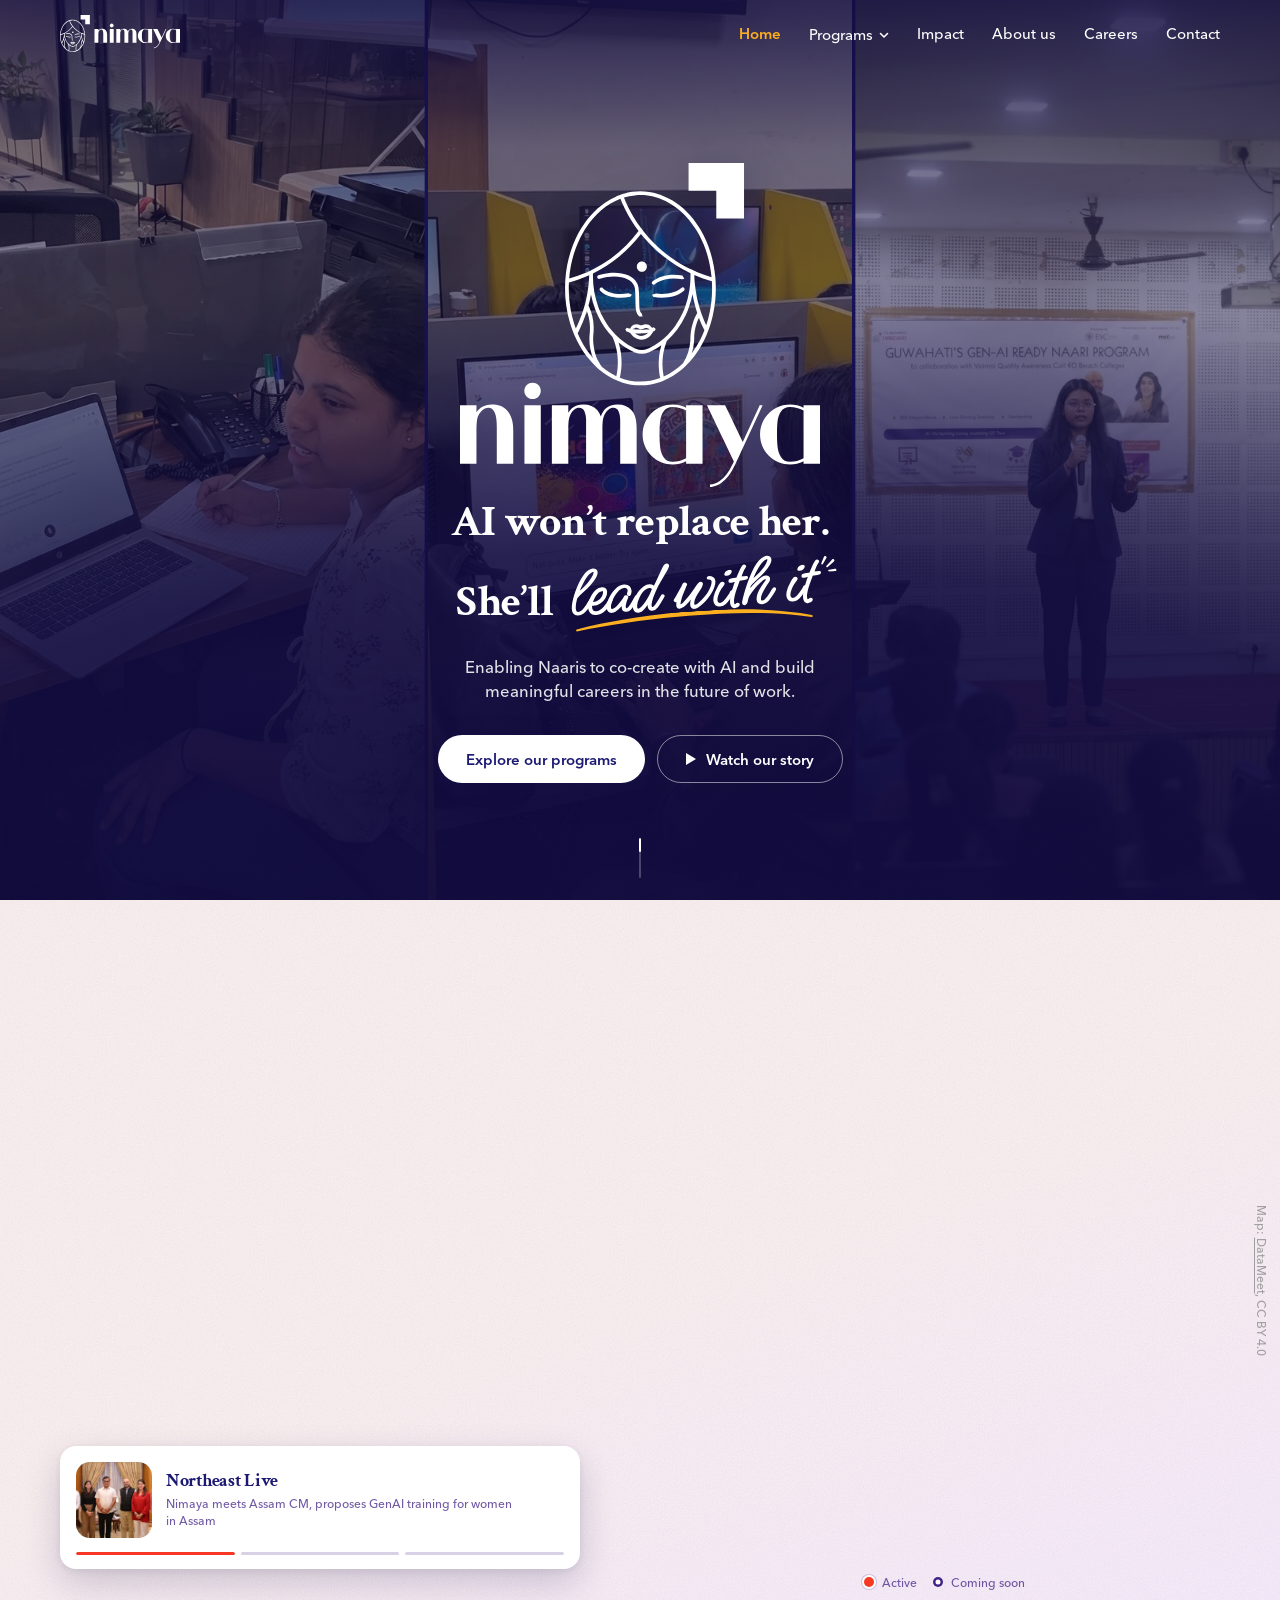
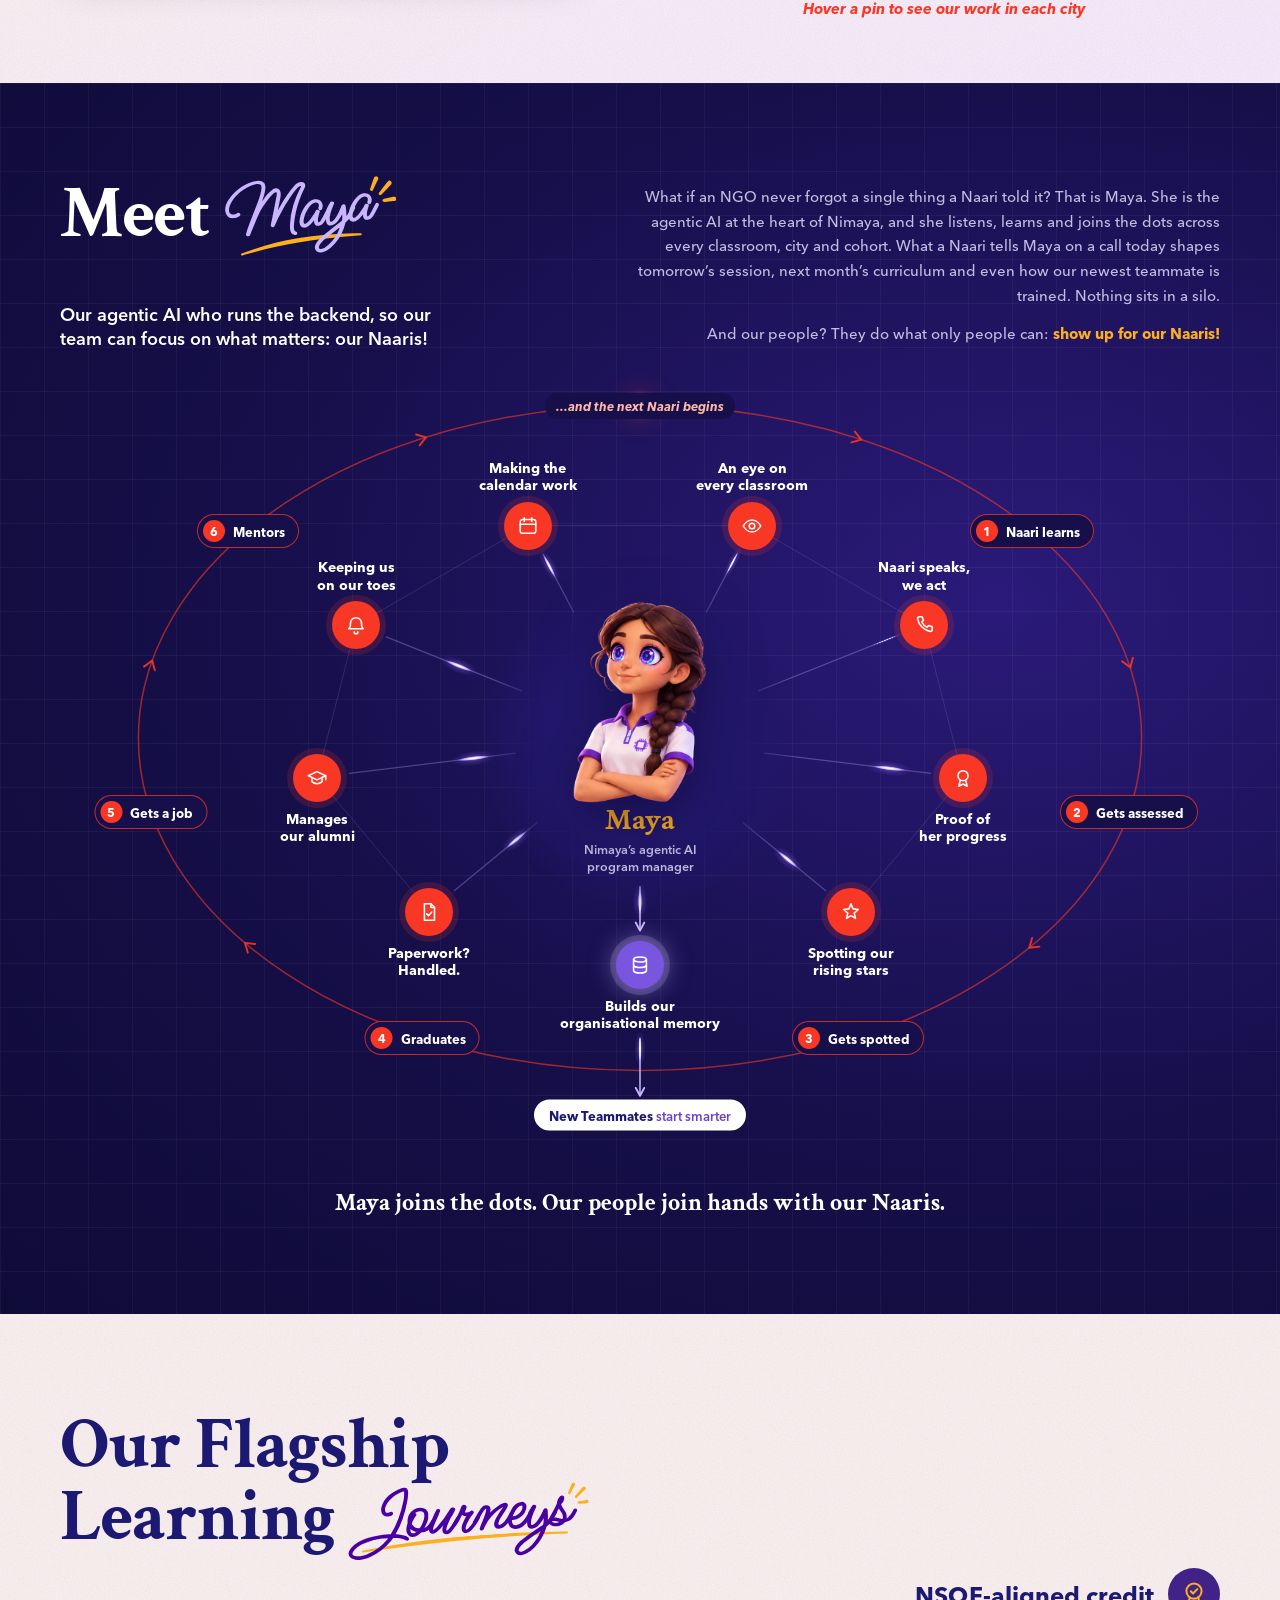
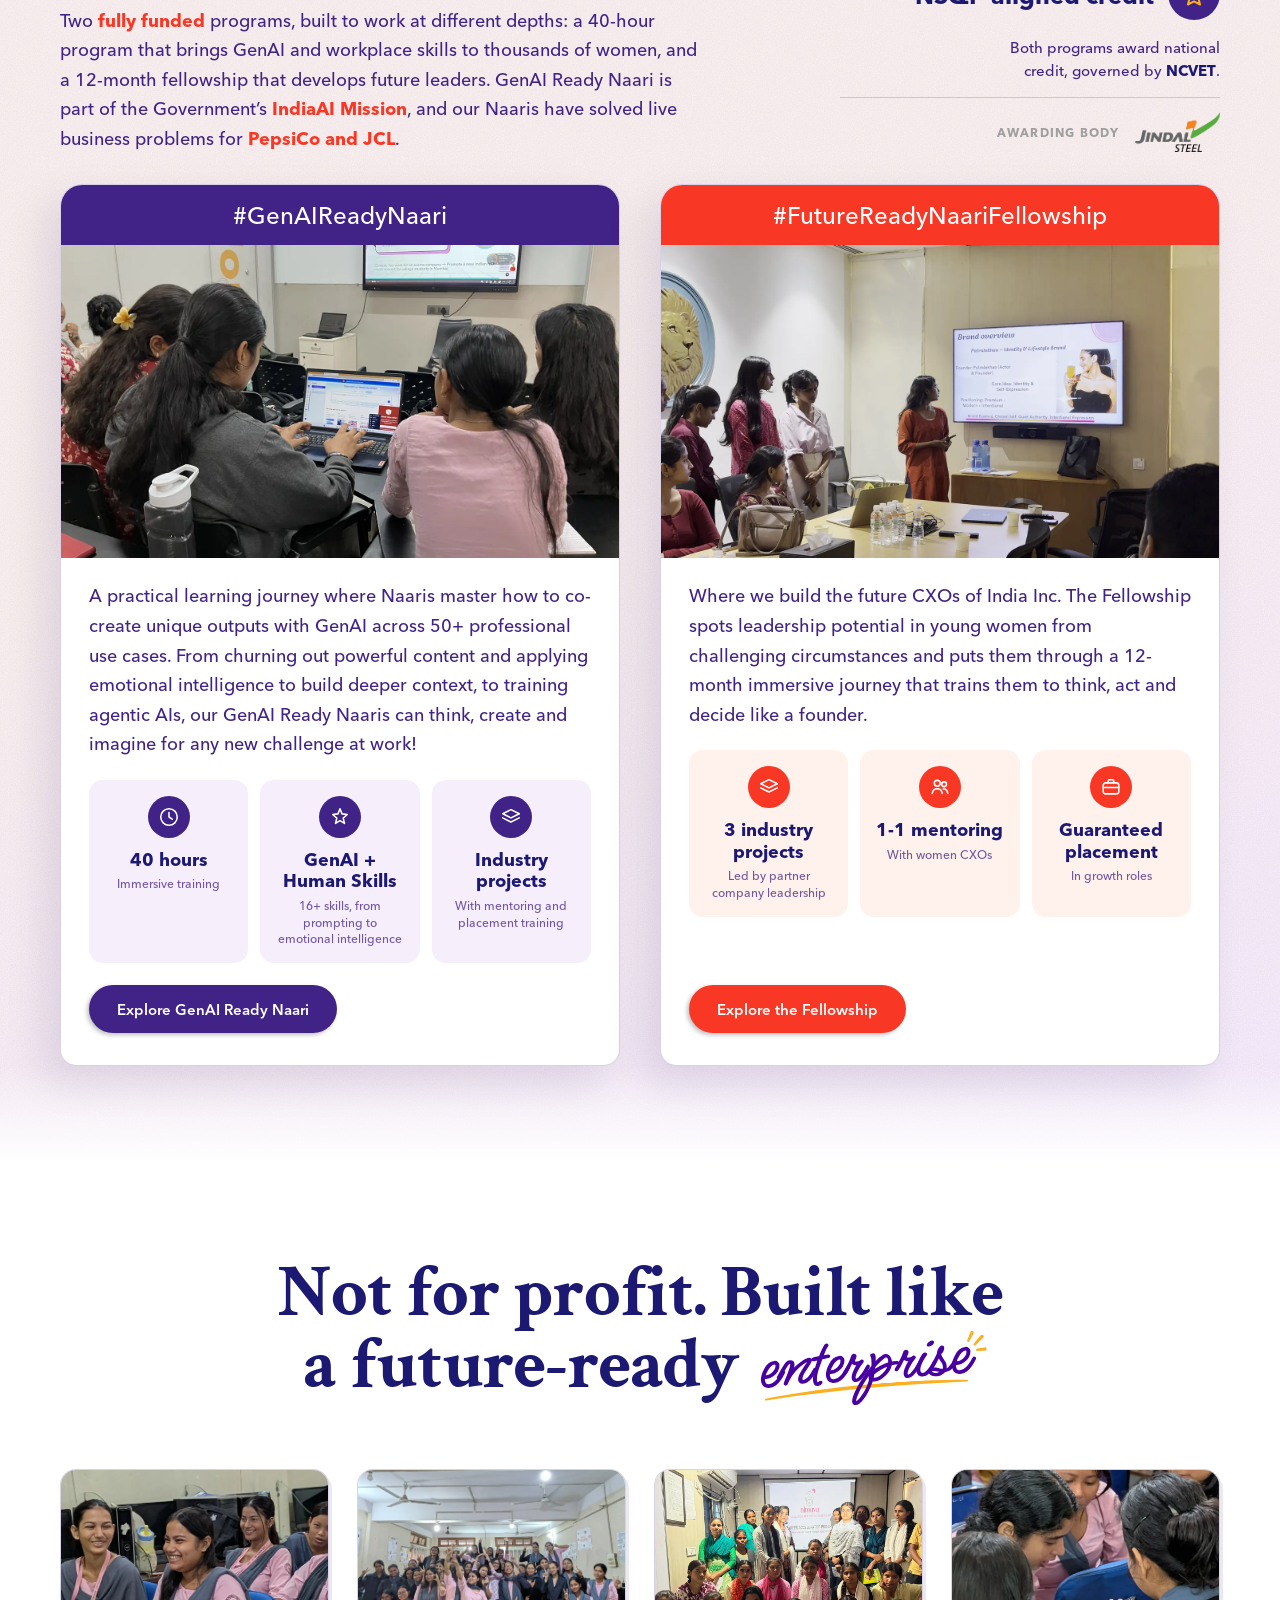
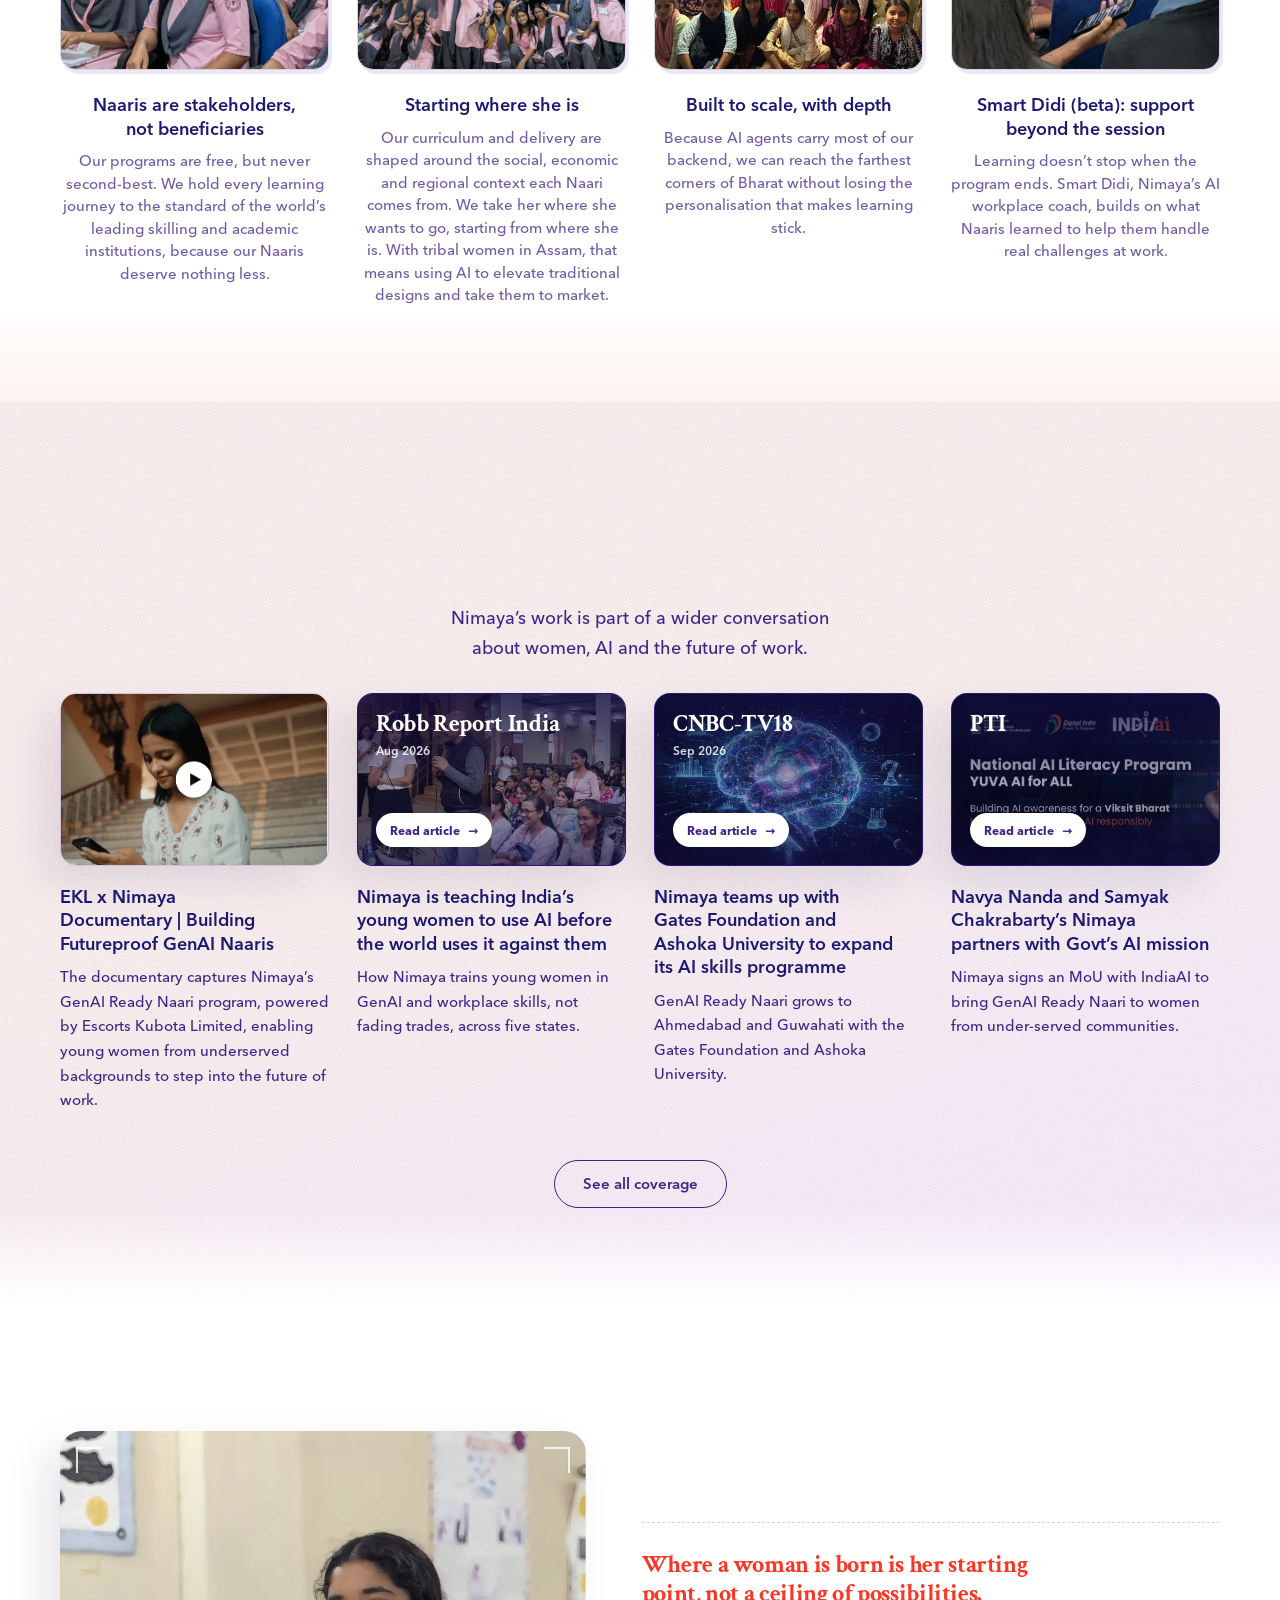
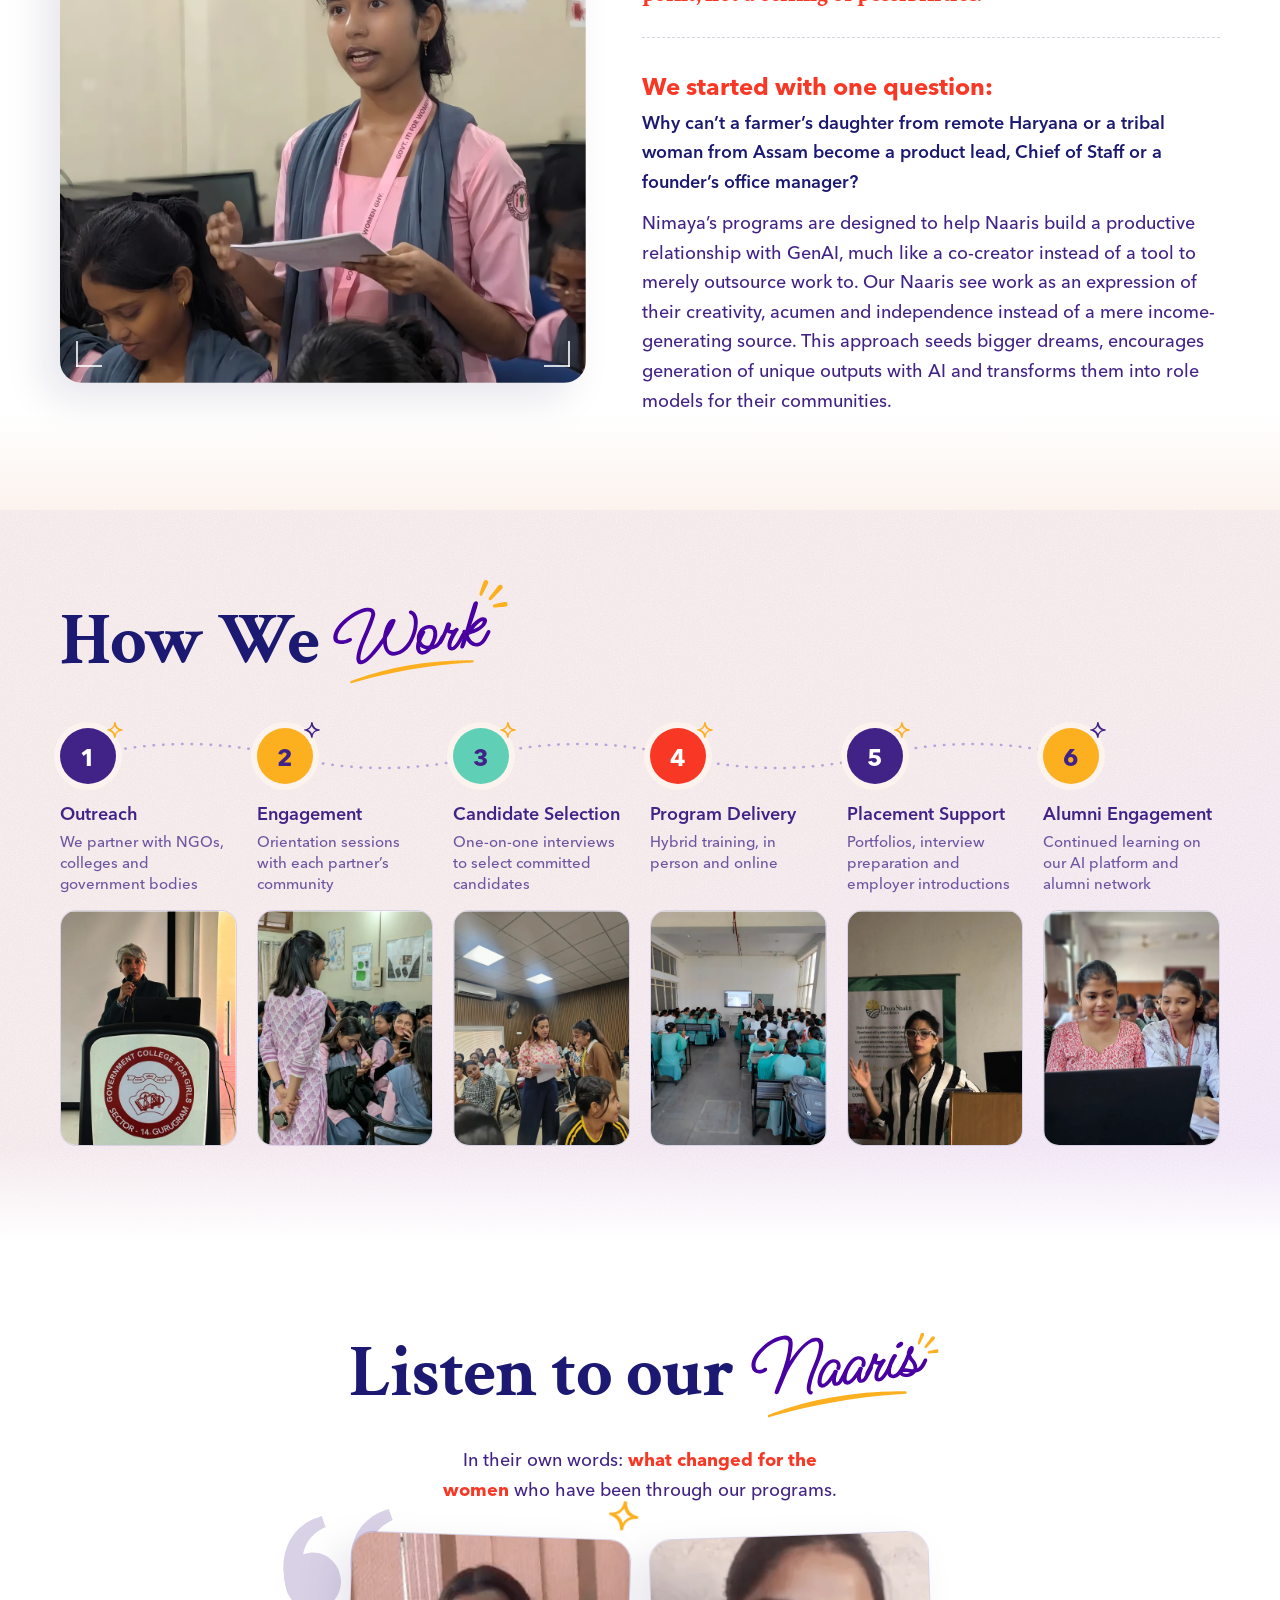
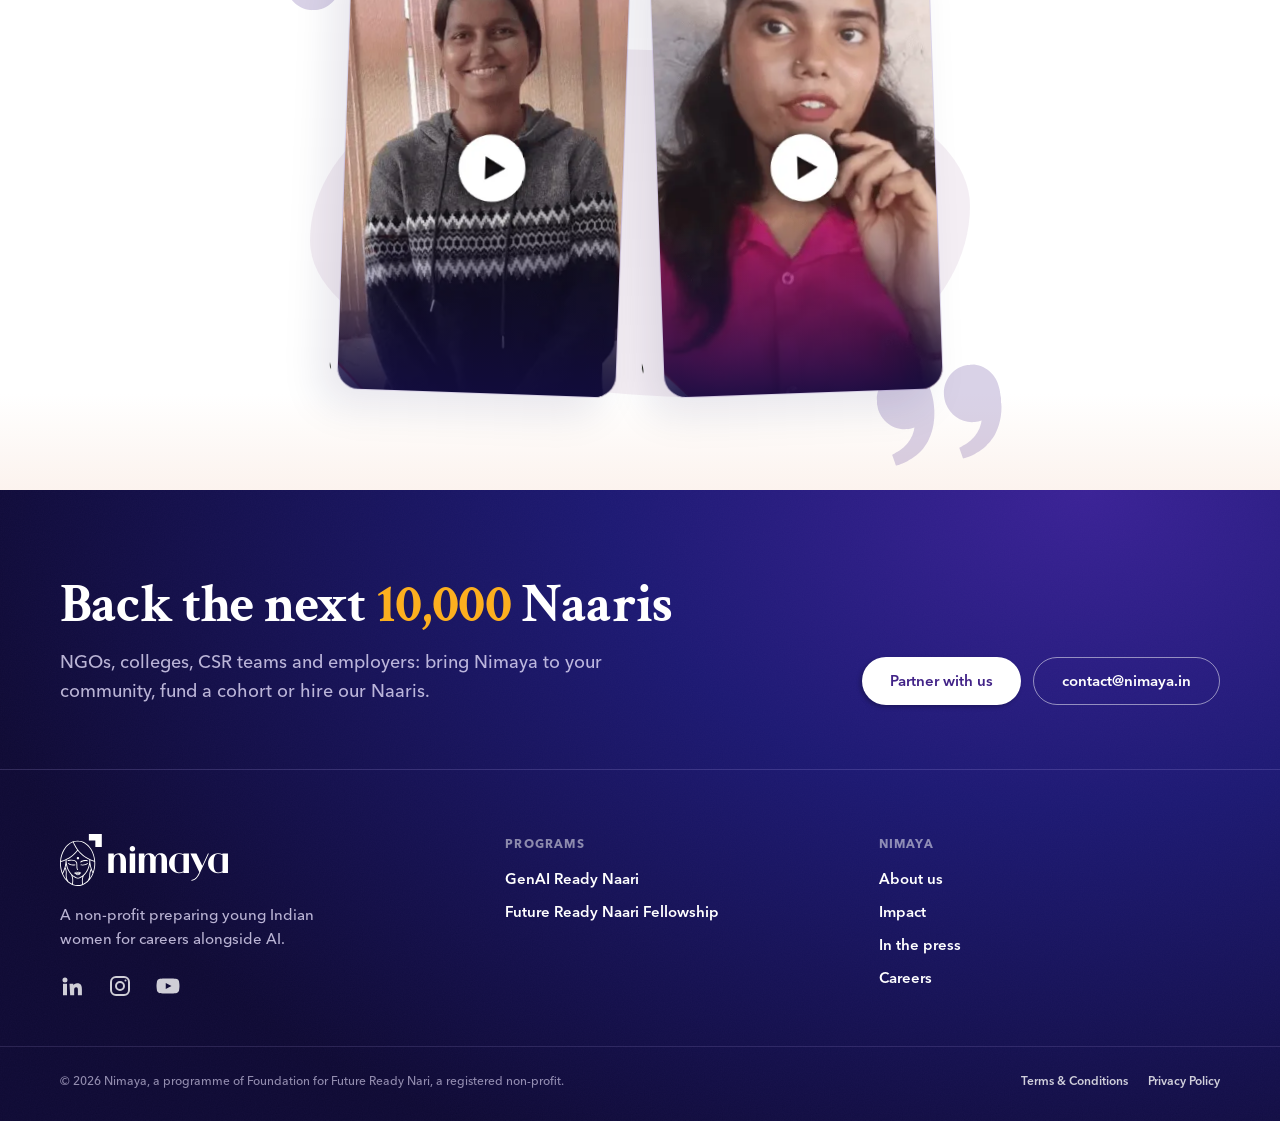
==== index.html @ 85b07977 "New images for landing page" ====
<!doctype html>
<html lang="en">
<head>
  <meta charset="utf-8">
  <meta name="viewport" content="width=device-width, initial-scale=1">
  <title>Nimaya | Preparing young Indian women for careers alongside AI</title>
  <meta name="description" content="Nimaya is a non-profit preparing young Indian women from low-income backgrounds for careers alongside AI, with GenAI and workplace skills, industry exposure and placement support.">
  <meta property="og:url" content="https://www.nimaya.in/">
  <meta property="og:type" content="website">
  <meta property="og:title" content="Nimaya">
  <meta property="og:description" content="Nimaya is a non-profit preparing young Indian women from low-income backgrounds for careers alongside AI, with GenAI and workplace skills, industry exposure and placement support.">
  <meta name="twitter:card" content="summary_large_image">
  <meta name="twitter:title" content="Nimaya">
  <meta name="twitter:description" content="Nimaya is a non-profit preparing young Indian women from low-income backgrounds for careers alongside AI, with GenAI and workplace skills, industry exposure and placement support.">
  <link rel="icon" href="assets/img/favicon-light.png" media="(prefers-color-scheme: light)">
  <link rel="icon" href="assets/img/favicon-dark.png" media="(prefers-color-scheme: dark)">
  <link rel="preload" href="assets/fonts/avenir-next-500.woff2" as="font" type="font/woff2" crossorigin>
  <link rel="preload" href="assets/fonts/crimson-text-700.woff2" as="font" type="font/woff2" crossorigin>
  <link rel="preload" href="assets/fonts/ms-madi.woff2" as="font" type="font/woff2" crossorigin>
  <script>document.documentElement.classList.add("js")</script>
  <link rel="stylesheet" href="css/style.css">
</head>
<body class="has-dark-landing">
  <!-- Splash: animated logo on white, fades out once it has drawn -->
  <div class="splash" aria-hidden="true"><div class="splash__logo"></div></div>
  <script src="js/vendor/lottie_svg.min.js"></script>
  <script src="js/splash-gate.js" data-base=""></script>

  <!-- Navigation -->
  <header class="nav">
    <div class="nav__inner">
      <a class="nav__logo" href="./"><img src="assets/img/logo.svg" alt="Nimaya" width="120" height="37"></a>
      <nav class="nav__links" id="nav-links" aria-label="Main">
        <a class="is-active" href="./" aria-current="page">Home</a>
        <div class="nav__drop">
          <button class="nav__drop-btn" type="button" aria-expanded="false">Programs <svg viewBox="0 0 10 10" aria-hidden="true"><path d="M1.5 3.5L5 7l3.5-3.5" fill="none" stroke="currentColor" stroke-width="1.6" stroke-linecap="round" stroke-linejoin="round"/></svg></button>
          <div class="nav__menu">
            <a href="programs/genai-ready-naari/"><b>#GenAIReadyNaari</b><span>40-hour GenAI &amp; workplace skills program</span><i class="nav__short">GenAI Naari</i></a>
            <a href="programs/future-naari-fellowship/"><b>#FutureReadyNaariFellowship</b><span>12-month, placement-linked fellowship</span><i class="nav__short">Fellowship</i></a>
          </div>
        </div>
        <a href="impact/">Impact</a>
        <a href="about-us/">About us</a>
        <a href="careers/">Careers</a>
        <a href="contact-us/">Contact</a>
      </nav>
      <button class="nav__toggle" type="button" aria-expanded="false" aria-controls="nav-links" aria-label="Open menu"><span></span><span></span></button>
    </div>
  </header>

  <main>

    <!-- Landing: the name, one line, and our Naaris. A div rather than a section so the
         alternating section backgrounds below keep their order.
         Three panels, she leads AI: she dictates, she judges the output, she takes the stage. -->
    <div class="hero landing" data-landing>
      <div class="landing__panels">
        <figure class="landing__panel" style="--i: 0"><img src="assets/img/photos/hero-ai-dictation.webp" alt="A Naari at her office desk dictating notes while an AI app on her laptop writes them down" width="725" height="1160"></figure>
        <figure class="landing__panel" style="--i: 1"><img src="assets/img/photos/hero-ai-try-again.webp" alt="A Naari at a lab computer rejecting one of two AI-generated posters and asking it to try again" width="725" height="1160"></figure>
        <figure class="landing__panel" style="--i: 2"><img src="assets/img/photos/hero-ai-stage.webp" alt="A Naari in a suit speaking on stage to a seated hall in Guwahati" width="725" height="1160"></figure>
      </div>
      <div class="landing__shade" aria-hidden="true"></div>
      <div class="wrap landing__content">
        <h1 class="hero__title landing__title">
          <span class="line landing__brand">
            <img class="landing__logo landing__logo--white" src="assets/img/logo-vertical-white.svg" alt="Nimaya" width="2750" height="2471">
          </span>
          <span class="line landing__line">AI won’t replace her.</span>
          <span class="line landing__line">She’ll <span class="script script--long"><span class="script__swish" aria-hidden="true"></span>lead with i<span class="script__end script__end--tall" style="--em-x: 0.1em; --em-y: 0.3em">t<img class="script__earmarks" src="assets/Motifs/earmarks.svg" alt="" width="17" height="18"></span></span></span>
        </h1>
        <p class="landing__sub balance" data-reveal="up" data-delay="0.75">Enabling Naaris to co-create with AI and build meaningful careers in the future of work.</p>
        <div class="hero__cta landing__cta" data-reveal="up" data-delay="0.9">
          <a class="btn landing__btn" href="#programs">Explore our programs</a>
          <button class="btn landing__btn landing__btn--ghost hero__watch" type="button" data-youtube="D2q-qB-J1Dk" aria-label="Play: EKL x Nimaya Documentary"><svg width="10" height="12" viewBox="0 0 10 12" fill="currentColor" aria-hidden="true"><path d="M0 0l10 6-10 6z"/></svg>Watch our story</button>
        </div>
      </div>
      <a class="landing__cue" href="#across-india" aria-label="Scroll to where we work"><span></span></a>
    </div>

    <!-- 10,000+ Naaris across India: the map, our partners, the press -->
    <section class="hero hero--home" id="across-india">
      <div class="glow hero__glow" aria-hidden="true" data-parallax="40"></div>
      <div class="wrap hero__wrap">
        <div class="hero__info">
          <h2 class="hero__title">
            <span class="line">10,000+ Naaris</span>
            <span class="line">across <span class="script"><span class="script__swish" aria-hidden="true"></span>Indi<span class="script__end">a<img class="script__earmarks" src="assets/Motifs/earmarks.svg" alt="" width="17" height="18"></span></span></span>
          </h2>
          <p class="hero__sub" data-reveal="up" data-delay="0.45">Nimaya Foundation enables young women from underserved communities and emerging regions of India to master GenAI and human skills, with the exposure, training and access they need to grow in the future of work.</p>
          <!-- Our Partners: under the intro on desktop, under the map on phones -->
          <div class="hero__partners partners">
            <p class="caption partners__title" data-reveal="up"><i class="m-mask m-star partners__star" aria-hidden="true" data-twinkle></i>Our Partners<i class="m-mask m-star partners__star" aria-hidden="true" data-twinkle></i></p>
            <div class="ticker" data-reveal="fade" data-delay="0.15" data-ticker data-speed="100" data-gap="72">
              <ul class="ticker__list">
                <li><img src="assets/img/partner-gates.svg" alt="Gates Foundation" width="216" height="73"></li>
                <li><img src="assets/img/partner-ekl.png" alt="Escorts Kubota" width="265" height="73"></li>
                <li><img src="assets/img/partner-unwomen.png" alt="UN Women" width="258" height="73"></li>
                <li><img src="assets/img/partner-indiaai.png" alt="IndiaAI" width="161" height="73"></li>
                <li><img src="assets/img/partner-datamatics.png" alt="Datamatics Business Solutions" width="364" height="73"></li>
                <li><img src="assets/img/partner-ashoka.png" alt="Ashoka University" width="222" height="73"></li>
                <li><img src="assets/img/partner-csbc.svg" alt="Ashoka University Centre for Social and Behaviour Change" width="196" height="73"></li>
                <li><img src="assets/img/partner-adani.png" alt="Adani Foundation" width="114" height="73"></li>
                <li><img src="assets/img/partner-sewa.png" alt="SEWA" width="72" height="72"></li>
                <li><img src="assets/img/partner-njf.png" alt="NJF" width="116" height="73"></li>
                <li><img src="assets/img/partner-dsf.png" alt="DSF" width="215" height="73"></li>
              </ul>
            </div>
          </div>
          <!-- In the press: a few headlines take turns, not clickable (the full list lives on About).
               Thumbnails come from each article. Under the partners on desktop, above the map on phones;
               the bars along its foot fill as each headline's time runs out. -->
          <aside class="newsbox" data-fade="4.5" data-fade-items=".newsbox__item" data-fade-bars aria-label="In the press">
            <figure class="newsbox__item is-on">
              <img class="newsbox__thumb" src="assets/img/press/northeastlive.webp" alt="" width="1200" height="675" loading="lazy">
              <figcaption><span class="newsbox__outlet">Northeast Live</span><span class="newsbox__headline">Nimaya meets Assam CM, proposes GenAI training for women in Assam</span></figcaption>
            </figure>
            <figure class="newsbox__item">
              <img class="newsbox__thumb" src="assets/img/press/moneycontrol.webp" alt="" width="1200" height="675" loading="lazy">
              <figcaption><span class="newsbox__outlet">Moneycontrol</span><span class="newsbox__headline">Navya Naveli Nanda launches the 4th edition of Haryana’s GenAI Ready Naari</span></figcaption>
            </figure>
            <figure class="newsbox__item">
              <img class="newsbox__thumb" src="assets/img/press/freepressjournal.webp" alt="" width="1200" height="675" loading="lazy">
              <figcaption><span class="newsbox__outlet">The Free Press Journal</span><span class="newsbox__headline">Assam proposes GenAI Ready Naari to train women in generative AI</span></figcaption>
            </figure>
          </aside>
        </div>

        <!-- Naaris across India: photos hang off their city's pin; hovering a pin or photo opens its numbers.
             Every photo was taken in its own city. -->
        <div class="reach-map reach-map--hero" data-reach-map data-assets="assets/" data-omit="Andaman &amp; Nicobar" data-hover data-quiet data-holo data-motion>
          <div class="reach-map__box">
            <figure class="reach-photo" data-place="haryana" data-default style="--x: -18%; --y: 13%; --k: 0">
              <img src="assets/img/photos/map-haryana.webp" alt="Naaris in Bahadurgarh working through a task together" width="1000" height="750">
              <figcaption>Haryana</figcaption>
            </figure>
            <figure class="reach-photo reach-photo--tall" data-place="lucknow" style="--x: 62%; --y: -3%; --k: 1">
              <img src="assets/img/photos/map-lucknow.webp" alt="A Naari in Lucknow presenting the model her team built" width="750" height="1000">
              <figcaption>Lucknow</figcaption>
            </figure>
            <figure class="reach-photo" data-place="guwahati" data-default style="--x: 63%; --y: 49%; --k: 2">
              <img src="assets/img/photos/guwahati-naaris-phones.webp" alt="Naaris in Assam filming a session on their phones" width="1200" height="900">
              <figcaption>Guwahati</figcaption>
            </figure>
            <figure class="reach-photo" data-place="mumbai" style="--x: -8%; --y: 67%; --k: 3">
              <img src="assets/img/photos/map-mumbai.webp" alt="Naaris in Mumbai working on their phones at office desks" width="1000" height="750">
              <figcaption>Mumbai</figcaption>
            </figure>
            <figure class="reach-photo" data-place="jaipur" style="--x: -16%; --y: 38%; --k: 4">
              <img src="assets/img/photos/map-jaipur.webp" alt="Two Naaris smiling at their desk in a Jaipur computer lab" width="1000" height="750">
              <figcaption>Jaipur</figcaption>
            </figure>
            <figure class="reach-photo" data-place="varanasi" style="--x: 68%; --y: 20%; --k: 5">
              <img src="assets/img/photos/map-varanasi.webp" alt="Naaris in Chandauli playing a circle game outdoors" width="1000" height="750">
              <figcaption>Varanasi</figcaption>
            </figure>
          </div>
          <div class="reach-map__panel" aria-live="polite"></div>
          <div class="reach-map__foot">
            <p class="reach-map__hint">Hover a pin to see our work in each city</p>
            <ul class="reach-map__legend">
              <li><i></i>Active</li>
              <li><i class="is-soon"></i>Coming soon</li>
            </ul>
          </div>
          <p class="hero__credit">Map: <a href="https://github.com/datameet/maps" target="_blank" rel="noopener">DataMeet</a>, CC BY 4.0</p>
        </div>
      </div>

    </section>

    <!-- Meet Maya: the agentic AI behind Nimaya.
         Maya sits in the middle with the jobs she does around her; each job feeds what it learns into Maya,
         Maya files it in organisational memory, and memory passes it on to new teammates.
         The outer loop is a Naari's journey; its numbers match the job Maya does for her at that step.
         JS places everything and draws the lines; hover a job to see what Maya takes in and gives back.
         Phones get Maya with the jobs as photo cards circling her (swipe to turn them); no journey there.
         The "takes in / gives" lines are draft wording. -->
    <section class="ai maya" id="meet-maya">
      <div class="wrap">
        <div class="maya__head">
          <div class="maya__head-title">
            <h2 class="display">Meet <span class="script"><span class="script__swish" aria-hidden="true"></span>May<span class="script__end">a<img class="script__earmarks" src="assets/Motifs/earmarks.svg" alt="" width="17" height="18"></span></span></h2>
            <p class="maya__tagline balance" data-reveal="up">Our agentic AI who runs the backend, so our team can focus on what matters: our Naaris!</p>
          </div>
          <div class="maya__head-text">
            <p class="body maya__lead" data-reveal="up">What if an NGO never forgot a single thing a Naari told it? That is Maya. She is the agentic AI at the heart of Nimaya, and she listens, learns and joins the dots across every classroom, city and cohort. What a Naari tells Maya on a call today shapes tomorrow’s session, next month’s curriculum and even how our newest teammate is trained. Nothing sits in a silo.</p>
            <p class="body maya__lead" data-reveal="up">And our people? They do what only people can: <b class="em">show up for our Naaris!</b></p>
          </div>
        </div>


        <div class="maya__map" data-maya>
          <div class="maya__core">
            <img class="maya__bot" src="assets/img/maya.webp" alt="Maya, a young woman with a long braid and glowing violet eyes, arms folded and smiling" width="360" height="544">
            <span class="maya__core-name">Maya</span>
            <span class="maya__core-sub">Nimaya’s agentic AI program manager</span>
          </div>

          <p class="maya__journey-title">A Naari’s journey, with Maya beside her</p>
          <ol class="maya__journey">
            <li class="maya__stage" data-job="speaks"><i>1</i>Naari learns</li>
            <li class="maya__stage" data-job="proof"><i>2</i>Gets assessed</li>
            <li class="maya__stage" data-job="stars"><i>3</i>Gets spotted</li>
            <li class="maya__stage" data-job="alumni"><i>4</i>Graduates</li>
            <li class="maya__stage" data-job="alumni"><i>5</i>Gets a job</li>
            <li class="maya__stage" data-job="alumni"><i>6</i>Mentors</li>
            <li class="maya__again">...and the next Naari begins</li>
          </ol>

          <ul class="maya__nodes">
            <li class="maya__node" data-id="speaks" data-a="330">
              <span class="maya__photo"><img src="assets/img/photos/learn-bahadurgarh-phone.webp" alt="Naaris in Bahadurgarh working together on a phone" width="1200" height="900" loading="lazy" draggable="false"></span>
              <span class="maya__icon"><svg viewBox="0 0 24 24" aria-hidden="true"><path d="M7 3h3l1.5 4-2 1.5a11 11 0 0 0 6 6l1.5-2 4 1.5v3a2 2 0 0 1-2 2A17 17 0 0 1 5 5a2 2 0 0 1 2-2z"/></svg></span>
              <span class="maya__name">Naari speaks, we act</span>
              <span class="maya__card">
                <b class="maya__card-name" aria-hidden="true">Naari speaks, we act</b>
                <span class="maya__text">Maya calls every Naari and turns her feedback into fixes.</span>
                <span class="maya__flows">
                  <span class="maya__flow maya__flow--in"><svg viewBox="0 0 18 18" aria-hidden="true"><path d="M15 9H4M8 4.5 3.5 9 8 13.5"/></svg><span>Takes in <b>her feedback</b> from Naaris</span></span>
                  <span class="maya__flow maya__flow--out"><svg viewBox="0 0 18 18" aria-hidden="true"><path d="M3 9h11M10 4.5 14.5 9 10 13.5"/></svg><span>Gives <b>fixes to make</b> to the Curriculum Team and Program Managers</span></span>
                </span>
              </span>
            </li>
            <li class="maya__node" data-id="proof" data-a="10">
              <span class="maya__photo"><img src="assets/img/photos/genai-credit.webp" alt="A Naari holding up her GenAI Ready Naari certificate" width="900" height="900" loading="lazy" draggable="false"></span>
              <span class="maya__icon"><svg viewBox="0 0 24 24" aria-hidden="true"><circle cx="12" cy="9.5" r="5.5"/><path d="M9 14.5 7.5 21l4.5-2.5 4.5 2.5-1.5-6.5"/></svg></span>
              <span class="maya__name">Proof of her progress</span>
              <span class="maya__card">
                <b class="maya__card-name" aria-hidden="true">Proof of her progress</b>
                <span class="maya__text">An assessment, a certificate and a recommendation letter for every Naari.</span>
                <span class="maya__flows">
                  <span class="maya__flow maya__flow--in"><svg viewBox="0 0 18 18" aria-hidden="true"><path d="M15 9H4M8 4.5 3.5 9 8 13.5"/></svg><span>Takes in <b>her assessment</b> from each Naari</span></span>
                  <span class="maya__flow maya__flow--out"><svg viewBox="0 0 18 18" aria-hidden="true"><path d="M3 9h11M10 4.5 14.5 9 10 13.5"/></svg><span>Gives her <b>a report, a certificate and a recommendation letter</b></span></span>
                </span>
              </span>
            </li>
            <li class="maya__node" data-id="stars" data-a="50">
              <span class="maya__photo"><img src="assets/img/photos/milestone-curriculum.webp" alt="A Naari presenting confidently beside a screen" width="1000" height="750" loading="lazy" draggable="false"></span>
              <span class="maya__icon"><svg viewBox="0 0 24 24" aria-hidden="true"><path d="M12 3l2.2 5.6L20 9.3l-4.5 3.9 1.4 5.8L12 16l-4.9 3 1.4-5.8L4 9.3l5.8-.7z"/></svg></span>
              <span class="maya__name">Spotting our rising stars</span>
              <span class="maya__card">
                <b class="maya__card-name" aria-hidden="true">Spotting our rising stars</b>
                <span class="maya__text">Maya finds the Naaris worth betting on, in every cohort.</span>
                <span class="maya__flows">
                  <span class="maya__flow maya__flow--in"><svg viewBox="0 0 18 18" aria-hidden="true"><path d="M15 9H4M8 4.5 3.5 9 8 13.5"/></svg><span>Takes in <b>her results</b> from every cohort</span></span>
                  <span class="maya__flow maya__flow--out"><svg viewBox="0 0 18 18" aria-hidden="true"><path d="M3 9h11M10 4.5 14.5 9 10 13.5"/></svg><span>Gives <b>who to bet on next</b> to Leadership</span></span>
                </span>
              </span>
            </li>
            <li class="maya__node" data-id="alumni" data-a="170">
              <span class="maya__photo"><img src="assets/img/photos/pepsico-visit.webp" alt="Naaris on a visit to a partner company office" width="1600" height="1067" loading="lazy" draggable="false"></span>
              <span class="maya__icon"><svg viewBox="0 0 24 24" aria-hidden="true"><path d="M2.5 9.5 12 5l9.5 4.5L12 14z"/><path d="M6.5 11.5V16c1.5 1.5 3.5 2.2 5.5 2.2s4-.7 5.5-2.2v-4.5M21.5 9.5V14"/></svg></span>
              <span class="maya__name">Manages our alumni</span>
              <span class="maya__card">
                <b class="maya__card-name" aria-hidden="true">Manages our alumni</b>
                <span class="maya__text">Jobs for our alumni, and a way to give back as mentors to new Naaris.</span>
                <span class="maya__flows">
                  <span class="maya__flow maya__flow--in"><svg viewBox="0 0 18 18" aria-hidden="true"><path d="M15 9H4M8 4.5 3.5 9 8 13.5"/></svg><span>Takes in <b>where each alumna is now</b> from our Alumni</span></span>
                  <span class="maya__flow maya__flow--out"><svg viewBox="0 0 18 18" aria-hidden="true"><path d="M3 9h11M10 4.5 14.5 9 10 13.5"/></svg><span>Gives <b>jobs that fit</b> to Alumni, and <b>mentors</b> to new Naaris</span></span>
                </span>
              </span>
            </li>
            <li class="maya__node" data-id="classroom" data-a="290">
              <span class="maya__photo"><img src="assets/img/photos/guwahati-hands-up.webp" alt="A full classroom in Guwahati with hands raised" width="1400" height="1120" loading="lazy" draggable="false"></span>
              <span class="maya__icon"><svg viewBox="0 0 24 24" aria-hidden="true"><path d="M2.5 12S6 5.5 12 5.5 21.5 12 21.5 12 18 18.5 12 18.5 2.5 12 2.5 12z"/><circle cx="12" cy="12" r="3"/></svg></span>
              <span class="maya__name">An eye on every classroom</span>
              <span class="maya__card">
                <b class="maya__card-name" aria-hidden="true">An eye on every classroom</b>
                <span class="maya__text">Maya reviews every session and flags what could be better.</span>
                <span class="maya__flows">
                  <span class="maya__flow maya__flow--in"><svg viewBox="0 0 18 18" aria-hidden="true"><path d="M15 9H4M8 4.5 3.5 9 8 13.5"/></svg><span>Takes in <b>session recordings</b> from Trainers</span></span>
                  <span class="maya__flow maya__flow--out"><svg viewBox="0 0 18 18" aria-hidden="true"><path d="M3 9h11M10 4.5 14.5 9 10 13.5"/></svg><span>Gives <b>what could be better</b> to Trainers and Program Managers</span></span>
                </span>
              </span>
            </li>
            <li class="maya__node" data-id="calendar" data-a="250">
              <span class="maya__photo"><img src="assets/img/photos/learn-gurgaon-session.webp" alt="A trainer leading a session in Gurgaon" width="1200" height="900" loading="lazy" draggable="false"></span>
              <span class="maya__icon"><svg viewBox="0 0 24 24" aria-hidden="true"><rect x="3.5" y="5" width="17" height="15" rx="2.5"/><path d="M3.5 10h17M8 3v4M16 3v4"/></svg></span>
              <span class="maya__name">Making the calendar work</span>
              <span class="maya__card">
                <b class="maya__card-name" aria-hidden="true">Making the calendar work</b>
                <span class="maya__text">College schedules, trainers, curriculum. Maya makes it all fit.</span>
                <span class="maya__flows">
                  <span class="maya__flow maya__flow--in"><svg viewBox="0 0 18 18" aria-hidden="true"><path d="M15 9H4M8 4.5 3.5 9 8 13.5"/></svg><span>Takes in <b>college and trainer schedules</b></span></span>
                  <span class="maya__flow maya__flow--out"><svg viewBox="0 0 18 18" aria-hidden="true"><path d="M3 9h11M10 4.5 14.5 9 10 13.5"/></svg><span>Gives <b>a plan that fits</b> to Trainers and Program Managers</span></span>
                </span>
              </span>
            </li>
            <li class="maya__node" data-id="paperwork" data-a="130">
              <span class="maya__photo"><img src="assets/img/photos/naaris-laptop.webp" alt="Naaris gathered around a laptop" width="1351" height="757" loading="lazy" draggable="false"></span>
              <span class="maya__icon"><svg viewBox="0 0 24 24" aria-hidden="true"><path d="M7 3h7l4 4v14H7z"/><path d="M14 3v4h4M9.5 14l2 2 3.5-4"/></svg></span>
              <span class="maya__name">Paperwork? Handled.</span>
              <span class="maya__card">
                <b class="maya__card-name" aria-hidden="true">Paperwork? Handled.</b>
                <span class="maya__text">Audit-ready CSR and tax reports, so our teams stay with the Naaris.</span>
                <span class="maya__flows">
                  <span class="maya__flow maya__flow--in"><svg viewBox="0 0 18 18" aria-hidden="true"><path d="M15 9H4M8 4.5 3.5 9 8 13.5"/></svg><span>Takes in <b>program data</b> from Program Managers</span></span>
                  <span class="maya__flow maya__flow--out"><svg viewBox="0 0 18 18" aria-hidden="true"><path d="M3 9h11M10 4.5 14.5 9 10 13.5"/></svg><span>Gives <b>audit-ready reports</b> to Funders and Auditors</span></span>
                </span>
              </span>
            </li>
            <li class="maya__node" data-id="toes" data-a="210">
              <span class="maya__photo"><img src="assets/img/photos/learn-mumbai-circle.webp" alt="Naaris in Mumbai talking in a circle with the team" width="1200" height="900" loading="lazy" draggable="false"></span>
              <span class="maya__icon"><svg viewBox="0 0 24 24" aria-hidden="true"><path d="M6 10a6 6 0 0 1 12 0c0 5 2 6 2 6H4s2-1 2-6z"/><path d="M10 19.5a2 2 0 0 0 4 0"/></svg></span>
              <span class="maya__name">Keeping us on our toes</span>
              <span class="maya__card">
                <b class="maya__card-name" aria-hidden="true">Keeping us on our toes</b>
                <span class="maya__text">Maya tracks our follow-through, so no Naari is left waiting.</span>
                <span class="maya__flows">
                  <span class="maya__flow maya__flow--in"><svg viewBox="0 0 18 18" aria-hidden="true"><path d="M15 9H4M8 4.5 3.5 9 8 13.5"/></svg><span>Takes in <b>what Naaris have asked us for</b></span></span>
                  <span class="maya__flow maya__flow--out"><svg viewBox="0 0 18 18" aria-hidden="true"><path d="M3 9h11M10 4.5 14.5 9 10 13.5"/></svg><span>Gives <b>follow-ups that are due</b> to Leadership</span></span>
                </span>
              </span>
            </li>
            <li class="maya__node maya__node--memory" data-id="memory" data-a="90">
              <span class="maya__photo"><img src="assets/img/photos/careers-trainer.webp" alt="A Nimaya trainer leading a session" width="900" height="900" loading="lazy" draggable="false"></span>
              <span class="maya__icon"><svg viewBox="0 0 24 24" aria-hidden="true"><ellipse cx="12" cy="6" rx="7" ry="2.8"/><path d="M5 6v6c0 1.5 3.1 2.8 7 2.8s7-1.3 7-2.8V6M5 12v6c0 1.5 3.1 2.8 7 2.8s7-1.3 7-2.8v-6"/></svg></span>
              <span class="maya__name">Builds our organisational memory</span>
              <span class="maya__card">
                <b class="maya__card-name" aria-hidden="true">Builds our organisational memory</b>
                <span class="maya__text">Every lesson is remembered. Every new teammate starts smarter.</span>
                <span class="maya__flows">
                  <span class="maya__flow maya__flow--in"><svg viewBox="0 0 18 18" aria-hidden="true"><path d="M15 9H4M8 4.5 3.5 9 8 13.5"/></svg><span>Takes in <b>what Maya learns</b> from every job</span></span>
                  <span class="maya__flow maya__flow--out"><svg viewBox="0 0 18 18" aria-hidden="true"><path d="M3 9h11M10 4.5 14.5 9 10 13.5"/></svg><span>Gives <b>a head start</b> to New Teammates</span></span>
                </span>
              </span>
            </li>
          </ul>
          <p class="maya__team">New Teammates <em>start smarter</em></p>
        </div>

        <p class="maya__close balance" data-reveal="up">Maya joins the dots. Our people join hands with our Naaris.</p>
      </div>
    </section>

    <!-- Our Programs -->
    <section class="programs" id="programs">
      <div class="wrap">
        <i class="motif m-mask m-shape programs__shape" aria-hidden="true" data-parallax="20"></i>
        <div class="programs__top">
          <div class="programs__head">
            <h2 class="display">Our Flagship Learning <span class="script"><span class="script__swish" aria-hidden="true"></span>Journey<span class="script__end">s<img class="script__earmarks" src="assets/Motifs/earmarks.svg" alt="" width="17" height="18"></span></span></h2>
            <p class="body" data-reveal="up">Two <b class="em">fully funded</b> programs, built to work at different depths: a 40-hour program that brings GenAI and workplace skills to thousands of women, and a 12-month fellowship that develops future leaders. GenAI Ready Naari is part of the Government’s <b class="em">IndiaAI Mission</b>, and our Naaris have solved live business problems for <b class="em">PepsiCo and JCL</b>.</p>
          </div>
          <!-- Accreditation: applies to both programs, so it sits beside the intro, above the cards -->
          <aside class="programs__accredit" aria-label="Accreditation" data-reveal="up" data-delay="0.15">
            <div class="programs__accredit-head">
              <span class="programs__seal" aria-hidden="true"><svg viewBox="0 0 24 24"><circle cx="12" cy="9.5" r="6.5"/><path d="M9.2 9.6l2 2 3.6-3.8M8.4 15l-1.6 6 5.2-2.6 5.2 2.6-1.6-6"/></svg></span>
              <div>
                <p class="programs__accredit-title">NSQF-aligned credit</p>
              </div>
            </div>
            <p class="programs__accredit-text">Both programs award national credit, governed by <b>NCVET</b>.</p>
            <div class="programs__accredit-foot">
              <span class="caption">Awarding body</span>
              <img src="assets/Logos/jindal-steel.webp" alt="Jindal Steel" width="781" height="369">
            </div>
          </aside>
        </div>

        <div class="programs__cards">
          <div data-reveal="left" data-delay="0.2">
            <article class="card card--banner program">
              <div class="card__banner">
                <h3 class="program__name">#GenAIReadyNaari</h3>
              </div>
              <div class="card__body">
                <div class="program__img" data-unmask><img src="assets/img/photos/naaris-working.webp" alt="Naaris at work in a GenAI Ready Naari classroom" width="1400" height="1050"></div>
                <p class="program__desc body">A practical learning journey where Naaris master how to co-create unique outputs with GenAI across 50+ professional use cases. From churning out powerful content and applying emotional intelligence to build deeper context, to training agentic AIs, our GenAI Ready Naaris can think, create and imagine for any new challenge at work!</p>
                <ul class="program__facts">
                  <li><span class="program__icon"><svg viewBox="0 0 24 24" aria-hidden="true"><circle cx="12" cy="12" r="9"/><path d="M12 7v5l3.5 2.4"/></svg></span><b>40 hours</b><span>Immersive training</span></li>
                  <li><span class="program__icon"><svg viewBox="0 0 24 24" aria-hidden="true"><path d="M12 3l2.2 5.6L20 9.3l-4.5 3.9 1.4 5.8L12 16l-4.9 3 1.4-5.8L4 9.3l5.8-.7z"/></svg></span><b>GenAI + Human Skills</b><span>16+ skills, from prompting to emotional intelligence</span></li>
                  <li><span class="program__icon"><svg viewBox="0 0 24 24" aria-hidden="true"><path d="M12 4l9 4.5-9 4.5-9-4.5z"/><path d="M3 13l9 4.5 9-4.5"/></svg></span><b>Industry projects</b><span>With mentoring and placement training</span></li>
                </ul>
                <a class="btn btn--filled" href="programs/genai-ready-naari/">Explore GenAI Ready Naari</a>
              </div>
            </article>
          </div>
          <div data-reveal="right" data-delay="0.2">
            <article class="card card--banner program program--alt">
              <div class="card__banner">
                <h3 class="program__name">#FutureReadyNaariFellowship</h3>
              </div>
              <div class="card__body">
                <div class="program__img" data-unmask><img src="assets/img/photos/naari-presenting.webp" alt="A fellow presenting a brand strategy to her team in a corporate office" width="1400" height="788"></div>
                <p class="program__desc body">Where we build the future CXOs of India Inc. The Fellowship spots leadership potential in young women from challenging circumstances and puts them through a 12-month immersive journey that trains them to think, act and decide like a founder.</p>
                <ul class="program__facts">
                  <li><span class="program__icon"><svg viewBox="0 0 24 24" aria-hidden="true"><path d="M12 4l9 4.5-9 4.5-9-4.5z"/><path d="M3 13l9 4.5 9-4.5"/></svg></span><b>3 industry projects</b><span>Led by partner company leadership</span></li>
                  <li><span class="program__icon"><svg viewBox="0 0 24 24" aria-hidden="true"><circle cx="9" cy="8" r="3.2"/><path d="M3.5 19c.6-3.2 2.9-5 5.5-5s4.9 1.8 5.5 5"/><circle cx="16.5" cy="9" r="2.6"/><path d="M15.5 14.2c2.5-.3 4.5 1.4 5 4.8"/></svg></span><b>1-1 mentoring</b><span>With women CXOs</span></li>
                  <li><span class="program__icon"><svg viewBox="0 0 24 24" aria-hidden="true"><rect x="3.5" y="7.5" width="17" height="12" rx="2.5"/><path d="M9 7.5V5.5A1.5 1.5 0 0 1 10.5 4h3A1.5 1.5 0 0 1 15 5.5v2M3.5 12.5h17"/></svg></span><b>Guaranteed placement</b><span>In growth roles</span></li>
                </ul>
                <a class="btn btn--filled" href="programs/future-naari-fellowship/">Explore the Fellowship</a>
              </div>
            </article>
          </div>
        </div>
      </div>
    </section>

    <!-- How We're Different: not for profit, built like a future-ready enterprise.
         Phones show one card at a time on a swipe rail, with a pill per card above and dots below (data-rail). -->
    <section>
      <div class="wrap milestones">
        <i class="motif m-mask m-star2 m-big milestones__big" aria-hidden="true" data-parallax="50"></i>
        <h2 class="display milestones__title balance">Not for profit. Built like a <span class="nowrap">future-ready</span> <span class="script"><span class="script__swish" aria-hidden="true"></span>enterpris<span class="script__end">e<img class="script__earmarks" src="assets/Motifs/earmarks.svg" alt="" width="17" height="18"></span></span></h2>
        <ul class="milestones__grid" data-rail>
          <li class="stat" data-tab="Stakeholders" data-reveal="up" data-delay="0.1">
            <div class="stat__media stat__media--photo"><img src="assets/img/photos/nfp-stakeholders.webp" style="object-position: 50% 65%" alt="Naaris smiling together in their classroom" width="1200" height="2133" loading="lazy"></div>
            <p class="stat__title balance">Naaris are stakeholders, not beneficiaries</p>
            <p class="stat__desc">Our programs are free, but never second-best. We hold every learning journey to the standard of the world’s leading skilling and academic institutions, because our Naaris deserve nothing less.</p>
          </li>
          <li class="stat" data-tab="Her context" data-reveal="up" data-delay="0.2">
            <div class="stat__media stat__media--photo"><img src="assets/img/photos/nfp-her-context.webp" style="object-position: 50% 65%" alt="A large group of Naaris cheering together in a hall" width="1200" height="2128" loading="lazy"></div>
            <p class="stat__title balance">Starting where she is</p>
            <p class="stat__desc">Our curriculum and delivery are shaped around the social, economic and regional context each Naari comes from. We take her where she wants to go, starting from where she is. With tribal women in Assam, that means using AI to elevate traditional designs and take them to market.</p>
          </li>
          <li class="stat" data-tab="Scale" data-reveal="up" data-delay="0.3">
            <div class="stat__media stat__media--photo"><img src="assets/img/photos/partner-ngo.webp" alt="A large group of Naaris at a Nimaya career accelerator with a partner NGO" width="1200" height="750" loading="lazy"></div>
            <p class="stat__title balance">Built to scale, with depth</p>
            <p class="stat__desc">Because AI agents carry most of our backend, we can reach the farthest corners of Bharat without losing the personalisation that makes learning stick.</p>
          </li>
          <li class="stat" data-tab="Smart Didi" data-reveal="up" data-delay="0.4">
            <div class="stat__media stat__media--photo"><img src="assets/img/photos/nfp-smart-didi.webp" style="object-position: 50% 75%" alt="Naaris at a computer lab checking their phones" width="1200" height="2133" loading="lazy"></div>
            <p class="stat__title balance">Smart Didi (beta): support beyond the session</p>
            <p class="stat__desc">Learning doesn’t stop when the program ends. Smart Didi, Nimaya’s AI workplace coach, builds on what Naaris learned to help them handle real challenges at work.</p>
          </li>
        </ul>
      </div>
    </section>

    <!-- In the news: four pieces in one row, each with its article's own image (PTI has none, so ours); the full list is on About -->
    <section>
      <div class="wrap news">
        <i class="motif m-mask m-star2 m-big watch__big" aria-hidden="true" data-parallax="60"></i>
        <h2 class="display news__title">Nimaya in the <span class="script"><span class="script__swish" aria-hidden="true"></span>New<span class="script__end">s<img class="script__earmarks" src="assets/Motifs/earmarks.svg" alt="" width="17" height="18"></span></span></h2>
        <p class="news__intro body balance" data-reveal="up">Nimaya’s work is part of a wider conversation about women, AI and the future of work.</p>
        <div class="news__grid">
          <div class="news__item" data-reveal="up" data-delay="0.1">
            <button class="news__cover" type="button" data-youtube="D2q-qB-J1Dk" aria-label="Play: EKL x Nimaya Documentary">
              <span class="watch__frame" data-unmask><img src="assets/img/video-ekl.webp" alt="" width="803" height="516"></span>
            </button>
            <p class="news__name balance">EKL x Nimaya Documentary | Building Futureproof GenAI Naaris</p>
            <p class="news__desc body">The documentary captures Nimaya’s GenAI Ready Naari program, powered by Escorts Kubota Limited, enabling young women from underserved backgrounds to step into the future of work.</p>
          </div>
          <div class="news__item" data-reveal="up" data-delay="0.2">
            <a class="news__cover news__cover--article news__cover--photo" href="https://www.robbreportindia.com/travel/india/nimaya-is-teaching-indias-young-women-to-use-ai-before-the-world-uses-it-against-them" target="_blank" rel="noopener">
              <img class="news__bg" src="assets/img/press/robbreport.webp" alt="" width="1200" height="675" loading="lazy">
              <span class="news__outlet">Robb Report India<small class="news__date">Aug 2026</small></span>
              <span class="news__read">Read article <span aria-hidden="true">→</span></span>
            </a>
            <p class="news__name balance">Nimaya is teaching India’s young women to use AI before the world uses it against them</p>
            <p class="news__desc body">How Nimaya trains young women in GenAI and workplace skills, not fading trades, across five states.</p>
          </div>
          <div class="news__item" data-reveal="up" data-delay="0.3">
            <a class="news__cover news__cover--article news__cover--photo" href="https://www.cnbctv18.com/technology/nimaya-gates-foundation-ashoka-university-gen-ai-skills-women-ahmedabad-guwahati-19992718.htm" target="_blank" rel="noopener">
              <img class="news__bg" src="assets/img/press/cnbctv18.webp" alt="" width="1200" height="675" loading="lazy">
              <span class="news__outlet">CNBC-TV18<small class="news__date">Sep 2026</small></span>
              <span class="news__read">Read article <span aria-hidden="true">→</span></span>
            </a>
            <p class="news__name balance">Nimaya teams up with Gates Foundation and Ashoka University to expand its AI skills programme</p>
            <p class="news__desc body">GenAI Ready Naari grows to Ahmedabad and Guwahati with the Gates Foundation and Ashoka University.</p>
          </div>
          <div class="news__item" data-reveal="up" data-delay="0.4">
            <a class="news__cover news__cover--article news__cover--photo" href="https://www.ptinews.com/story/entertainment/navya-nanda-and-samyak-chakrabarty-s-nimaya-partners-with-govt-s-ai-mission/3249973" target="_blank" rel="noopener">
              <img class="news__bg" src="assets/img/photos/indiaai-banner.webp" alt="" width="1600" height="500" loading="lazy" style="object-position: 0% 50%">
              <span class="news__outlet">PTI</span>
              <span class="news__read">Read article <span aria-hidden="true">→</span></span>
            </a>
            <p class="news__name balance">Navya Nanda and Samyak Chakrabarty’s Nimaya partners with Govt’s AI mission</p>
            <p class="news__desc body">Nimaya signs an MoU with IndiaAI to bring GenAI Ready Naari to women from under-served communities.</p>
          </div>
        </div>
        <div class="news__more" data-reveal="up"><a class="btn btn--outline" href="about-us/#press">See all coverage</a></div>
      </div>
    </section>

    <!-- Our Why -->
    <section>
      <div class="wrap why">
        <i class="motif m-mask m-star2 m-big why__big" aria-hidden="true" data-parallax="60"></i>
        <div class="why__media" data-reveal="up">
          <!-- Naaris speaking up: the photos cross-fade in turn (data-fade) -->
          <figure class="frame why__photo" data-unmask data-fade="4">
            <img class="is-on" src="assets/img/photos/why-speaking-up.webp" alt="A Naari reading out her answer to the class" width="1334" height="1779">
            <img src="assets/img/photos/why-activity-1.webp" style="object-position: 50% 0%" alt="A Naari reading something on her phone" width="1334" height="2365" loading="lazy">
            <img src="assets/img/photos/why-activity-2.webp" alt="A Naari standing up in front of her class" width="1334" height="2368" loading="lazy">
            <img src="assets/img/photos/why-activity-3.webp" alt="Naaris working together in class" width="1334" height="2372" loading="lazy">
          </figure>
        </div>

        <div class="why__info">
          <h2 class="display">Our <span class="script"><span class="script__swish" aria-hidden="true"></span>Wh<span class="script__end">y<img class="script__earmarks" src="assets/Motifs/earmarks.svg" alt="" width="17" height="18"></span></span></h2>
          <blockquote class="why__quote-big" data-reveal="up">
            <p class="why__quote-text">Where a woman is born is her starting point, not a ceiling of possibilities.</p>
          </blockquote>
          <p class="why__lead balance" data-reveal="up">We started with one question:</p>
          <p class="body" data-reveal="up"><b class="why__question">Why can’t a farmer’s daughter from remote Haryana or a tribal woman from Assam become a product lead, Chief of Staff or a founder’s office manager?</b></p>
          <p class="body" data-reveal="up">Nimaya’s programs are designed to help Naaris build a productive relationship with GenAI, much like a co-creator instead of a tool to merely outsource work to. Our Naaris see work as an expression of their creativity, acumen and independence instead of a mere income-generating source. This approach seeds bigger dreams, encourages generation of unique outputs with AI and transforms them into role models for their communities.</p>
        </div>
      </div>
    </section>

    <!-- How We Work -->
    <section>
      <div class="wrap work">
        <i class="motif m-mask m-star2 m-big work__big" aria-hidden="true" data-parallax="50"></i>
        <h2 class="display work__title">How We <span class="script"><span class="script__swish" aria-hidden="true"></span>Wor<span class="script__end script__end--tall">k<img class="script__earmarks" src="assets/Motifs/earmarks.svg" alt="" width="17" height="18"></span></span></h2>
        <ol class="work__list">
          <svg class="motif m-trail work__trail" data-draw viewBox="0 0 500 40" preserveAspectRatio="none" aria-hidden="true"><path d="M0 20 Q 50 -4 100 20 T 200 20 T 300 20 T 400 20 T 500 20" vector-effect="non-scaling-stroke"/></svg>
          <li class="work__step" data-reveal="up" data-delay="0.1">
            <span class="badge badge--purple">1</span>
            <div class="work__text"><h3>Outreach</h3><p>We partner with NGOs, colleges and government bodies</p></div>
            <div class="work__img" data-unmask style="--d: 0.30s"><img src="assets/img/photos/work-outreach.webp" alt="" width="900" height="1200"></div>
          </li>
          <li class="work__step" data-reveal="up" data-delay="0.2">
            <span class="badge badge--yellow">2</span>
            <div class="work__text"><h3>Engagement</h3><p>Orientation sessions with each partner’s community</p></div>
            <div class="work__img" data-unmask style="--d: 0.45s"><img src="assets/img/photos/work-engagement.webp" alt="A trainer talking with Naaris in their classroom" width="900" height="1600"></div>
          </li>
          <li class="work__step" data-reveal="up" data-delay="0.3">
            <span class="badge badge--teal">3</span>
            <div class="work__text"><h3>Candidate Selection</h3><p>One-on-one interviews to select committed candidates</p></div>
            <div class="work__img" data-unmask style="--d: 0.60s"><img src="assets/img/photos/work-selection.webp" alt="" width="900" height="1200"></div>
          </li>
          <li class="work__step" data-reveal="up" data-delay="0.4">
            <span class="badge badge--coral">4</span>
            <div class="work__text"><h3>Program Delivery</h3><p>Hybrid training, in person and online</p></div>
            <div class="work__img" data-unmask style="--d: 0.75s"><img src="assets/img/photos/work-delivery.webp" alt="A classroom of Naaris following a session on screen" width="1600" height="1200"></div>
          </li>
          <li class="work__step" data-reveal="up" data-delay="0.5">
            <span class="badge badge--purple">5</span>
            <div class="work__text"><h3>Placement Support</h3><p>Portfolios, interview preparation and employer introductions</p></div>
            <div class="work__img" data-unmask style="--d: 0.90s"><img src="assets/img/photos/work-placement.webp" alt="" width="900" height="1200"></div>
          </li>
          <li class="work__step" data-reveal="up" data-delay="0.6">
            <span class="badge badge--yellow">6</span>
            <div class="work__text"><h3>Alumni Engagement</h3><p>Continued learning on our AI platform and alumni network</p></div>
            <div class="work__img" data-unmask style="--d: 1.05s"><img src="assets/img/photos/work-alumni-new.webp" alt="Naaris gathered around a laptop" width="1600" height="1200"></div>
          </li>
        </ol>
      </div>
    </section>

    <!-- Listen to our Naaris -->
    <section>
      <div class="wrap voices">
        <h2 class="display voices__title balance">Listen to our <span class="script"><span class="script__swish" aria-hidden="true"></span>Naari<span class="script__end">s<img class="script__earmarks" src="assets/Motifs/earmarks.svg" alt="" width="17" height="18"></span></span></h2>
        <p class="voices__intro body balance" data-reveal="up">In their own words: <span class="em">what changed for the women</span> who have been through our programs.</p>
        <div class="voices__row">
          <div class="blob voices__blob" aria-hidden="true" data-parallax="30"></div>
          <img class="motif voices__quote" src="assets/Motifs/quotemarks.svg" alt="" aria-hidden="true" width="36" height="27" loading="lazy" data-parallax="14">
          <img class="motif voices__quote voices__quote--end" src="assets/Motifs/quotemarks.svg" alt="" aria-hidden="true" width="36" height="27" loading="lazy" data-parallax="-14">
          <div class="voices__card" data-reveal="up" data-delay="0.3">
            <button class="voices__thumb" type="button" data-tilt data-unmask data-video="assets/video/priyanka.mp4" aria-label="Play Priyanka's story">
              <img src="assets/img/testimonial-priyanka.webp" alt="Priyanka" width="439" height="719">
            </button>
            <span class="voices__name" aria-hidden="true">Priyanka</span>
            <i class="motif m-mask m-star voices__star" aria-hidden="true" data-twinkle data-parallax="-12"></i>
          </div>
          <div class="voices__card" data-reveal="up" data-delay="0.3">
            <button class="voices__thumb" type="button" data-tilt data-unmask data-video="assets/video/nisha.mp4" aria-label="Play Nisha Yadav's story">
              <img src="assets/img/testimonial-nisha.webp" alt="Nisha Yadav" width="437" height="717">
            </button>
            <span class="voices__name" aria-hidden="true">Nisha Yadav</span>
          </div>
        </div>
      </div>
    </section>

  </main>

  <!-- Footer -->
  <footer class="footer">
    <div class="wrap footer__cta" data-reveal="up">
      <div class="footer__cta-text">
        <h2 class="footer__title">Back the next <em>10,000</em> Naaris</h2>
        <p class="footer__lead">NGOs, colleges, CSR teams and employers: bring Nimaya to your community, fund a cohort or hire our Naaris.</p>
      </div>
      <div class="footer__cta-btns">
        <a class="btn btn--light" href="contact-us/">Partner with us</a>
        <a class="btn btn--ghost" href="mailto:contact@nimaya.in">contact@nimaya.in</a>
      </div>
    </div>
    <div class="wrap footer__main">
      <div class="footer__brand">
        <a class="footer__logo" href="./"><img src="assets/img/logo.svg" alt="Nimaya" width="207" height="64"></a>
        <p class="footer__tag">A non-profit preparing young Indian women for careers alongside AI.</p>
        <div class="footer__social">
        <a href="https://www.linkedin.com/company/nimaya" target="_blank" rel="noopener" aria-label="LinkedIn"><svg viewBox="0 0 24 24" fill="currentColor" aria-hidden="true"><path d="M4.98 3.5a2.5 2.5 0 1 1 0 5 2.5 2.5 0 0 1 0-5zM3 9.75h4v11.5H3zM9.5 9.75h3.8v1.6h.06c.53-1 1.83-2.05 3.77-2.05 4.03 0 4.77 2.65 4.77 6.1v5.85h-4v-5.2c0-1.24-.02-2.84-1.73-2.84-1.73 0-2 1.35-2 2.75v5.29h-4z"/></svg></a>
        <a href="https://www.instagram.com/nimayafoundation/" target="_blank" rel="noopener" aria-label="Instagram"><svg viewBox="0 0 24 24" fill="none" stroke="currentColor" stroke-width="2" aria-hidden="true"><rect x="3" y="3" width="18" height="18" rx="5"/><circle cx="12" cy="12" r="4"/><circle cx="17.5" cy="6.5" r="1" fill="currentColor" stroke="none"/></svg></a>
        <a href="https://www.youtube.com/channel/UCvZ4J6YadeVFr-cgwD-o3aw" target="_blank" rel="noopener" aria-label="YouTube"><svg viewBox="0 0 24 24" fill="currentColor" aria-hidden="true"><path d="M23 7.2a3 3 0 0 0-2.1-2.1C19 4.6 12 4.6 12 4.6s-7 0-8.9.5A3 3 0 0 0 1 7.2 31 31 0 0 0 .5 12a31 31 0 0 0 .5 4.8 3 3 0 0 0 2.1 2.1c1.9.5 8.9.5 8.9.5s7 0 8.9-.5a3 3 0 0 0 2.1-2.1 31 31 0 0 0 .5-4.8 31 31 0 0 0-.5-4.8zM9.75 15.02V8.98L15.5 12z"/></svg></a>
      </div>
      </div>
      <nav class="footer__cols" aria-label="Footer">
        <div class="footer__col">
          <p class="footer__head">Programs</p>
          <a href="programs/genai-ready-naari/">GenAI Ready Naari</a>
          <a href="programs/future-naari-fellowship/">Future Ready Naari Fellowship</a>
        </div>
        <div class="footer__col">
          <p class="footer__head">Nimaya</p>
          <a href="about-us/">About us</a>
          <a href="impact/">Impact</a>
          <a href="about-us/#press">In the press</a>
          <a href="careers/">Careers</a>
        </div>
      </nav>
    </div>
    <div class="wrap footer__bottom">
      <p class="footer__copy">© 2026 Nimaya, a programme of Foundation for Future Ready Nari, a registered non-profit.</p>
      <div class="footer__legal">
        <a href="https://www.nimaya.in/terms-and-conditions">Terms &amp; Conditions</a>
        <a href="https://www.nimaya.in/privacy-policy">Privacy Policy</a>
      </div>
    </div>
  </footer>

  <script src="js/india-map-data.js" defer></script>
  <script src="js/reach-data.js" defer></script>
  <script src="js/motion.js" defer></script>
  <script src="js/main.js" defer></script>
</body>
</html>
---- css/style.css ----
/* ============ Fonts ============ */
/* Avenir Next: Latin subsets of the licensed OTFs kept in design-source/ (git-ignored). */
@font-face {
  font-family: "Avenir Next";
  src: url("../assets/fonts/avenir-next-500.woff2") format("woff2");
  font-weight: 500;
  font-style: normal;
  font-display: swap;
}
@font-face {
  font-family: "Avenir Next";
  src: url("../assets/fonts/avenir-next-600.woff2") format("woff2");
  font-weight: 600;
  font-style: normal;
  font-display: swap;
}
@font-face {
  font-family: "Avenir Next";
  src: url("../assets/fonts/avenir-next-700.woff2") format("woff2");
  font-weight: 700;
  font-style: normal;
  font-display: swap;
}
@font-face {
  font-family: "Avenir Next";
  src: url("../assets/fonts/avenir-next-500-italic.woff2") format("woff2");
  font-weight: 500;
  font-style: italic;
  font-display: swap;
}
@font-face {
  font-family: "Avenir Next";
  src: url("../assets/fonts/avenir-next-700-italic.woff2") format("woff2");
  font-weight: 700;
  font-style: italic;
  font-display: swap;
}
@font-face {
  font-family: "Crimson Text";
  src: url("../assets/fonts/crimson-text-700.woff2") format("woff2");
  font-weight: 700;
  font-style: normal;
  font-display: swap;
}
@font-face {
  font-family: "Ms Madi";
  src: url("../assets/fonts/ms-madi.woff2") format("woff2");
  font-weight: 400;
  font-style: normal;
  font-display: swap;
}

/* ============ Tokens (from Figma: Partner Poster - SEWA Ahmedabad) ============ */
:root {
  --ink: #1c1972;          /* display headlines */
  --purple: #412287;       /* body, tabs, tags, buttons */
  --violet: #4900a3;       /* script accent */
  --coral: #f93725;        /* inline emphasis */
  --yellow: #fcaf1f;       /* sparkles, swoosh, banner highlight */
  --teal: #5fd0b6;
  --glow: #f8b39e;         /* blurred peach glow */
  --blob: #e6dae6;         /* lavender blob behind cut-outs */
  --cream: #fcf3ee;
  --lav: #f7eefc;
  --grey: #9f9f9f;
  --line: rgba(65, 34, 135, 0.2);
  --lilac: #8f73cf;        /* dotted connector paths */
  --coral-tint: #fff1ec;   /* Fellowship card and menu hover */
  --text-soft: rgba(65, 34, 135, 0.75);   /* secondary text on light backgrounds */

  /* Dark sections (landing, AI, footer) */
  --night: #0e0a33;
  --night-2: #160f4a;
  --night-3: #1d1460;
  --night-glow: #3a2296;
  --night-violet: #2b1a7a;
  /* "How AI runs Nimaya" look: violet glow on night, under a faint blueprint grid */
  --ai-bg: radial-gradient(120% 90% at 78% 42%, var(--night-violet) 0%, var(--night-2) 48%, var(--night) 100%);
  --ai-grid: linear-gradient(rgb(255 255 255 / 0.045) 1px, transparent 1px), linear-gradient(90deg, rgb(255 255 255 / 0.045) 1px, transparent 1px);
  --shade: 18 12 64;       /* rgb channels for dark overlays and shadows: rgb(var(--shade) / 0.5) */
  --on-dark: rgba(255, 255, 255, 0.8);         /* secondary text on dark */
  --on-dark-faint: rgba(255, 255, 255, 0.5);   /* captions and meta on dark */
  --on-dark-line: rgba(255, 255, 255, 0.24);   /* rules and borders on dark */
  --ai-lilac: #c9b6ff;
  --ai-lilac-rgb: 201 182 255;
  --ai-mist: #e9e3ff;
  --ai-mist-rgb: 233 227 255;

  /* India map fills */
  --map-land: #ece4f9;
  --map-active: #cdb9f1;
  --map-new: #dfd2f6;
  --wash: linear-gradient(160deg, var(--cream) 47%, var(--lav) 100%);

  --shadow-card: -16px 16px 40px rgb(var(--shade) / 0.1);
  --shadow-lift: -16px 22px 44px rgb(var(--shade) / 0.16);   /* photo cards on hover */
  --shadow-pop: 0 14px 36px rgb(var(--shade) / 0.18), 0 2px 8px rgb(var(--shade) / 0.08);   /* popups */
  --shadow-tag: -2px 2px 4px rgba(0, 0, 0, 0.25);
  --shadow-tile: 3px 4px 0 rgba(65, 34, 135, 0.1);

  /* Corner radii: five sizes plus pill */
  --r-xs: 6px;     /* tags, focus rings */
  --r-sm: 10px;    /* small frames, inner photos */
  --r-md: 14px;    /* tiles, list rows, popups */
  --r-card: 16px;  /* cards and media */
  --r-lg: 22px;    /* large panels and framed photos */
  --r-pill: 999px; /* buttons, chips */
  --r-tab: 20px 30px 30px 0;
  --r-banner: var(--r-lg) var(--r-lg) 0 0;

  --serif: "Crimson Text", Georgia, serif;
  --serif-tracking: -0.015em;   /* letter-spacing for every Crimson title; tweak here */
  --caps-tracking: 0.1em;
  --person-fade: linear-gradient(180deg, #000 85%, transparent 100%);   /* people cut-outs fade out at the bottom */       /* letter-spacing for small capitals labels */
  --sans: "Avenir Next", "Avenir", system-ui, sans-serif;
  --script: "Ms Madi", cursive;

  /* Type scale: six steps, the only font sizes used on the site.
     1 page and hero titles / 2 section titles / 3 sub-headings, card titles, lead lines
     4 body copy and item titles / 5 labels, nav, meta / 6 micro: credits, legends, captions
     Steps 1-2 scale smoothly with the viewport; 3-5 step down at the tablet and phone
     breakpoints (see Responsive). Exceptions, kept on purpose: the landing tagline and
     text inside SVG diagrams (map, AI network), which is sized in the drawing's units. */
  --fs-1: clamp(44px, 5vw + 8px, 72px);
  --fs-2: clamp(36px, 3.6vw + 8px, 56px);
  --fs-3: 24px;
  --fs-4: 18px;
  --fs-5: 15px;
  --fs-6: 12px;

  --section-pad: 96px;
  --title-gap: 32px;     /* section title -> content */

  /* Motion: one slow-out curve and three durations for every transition on the page */
  --ease: cubic-bezier(0.16, 1, 0.3, 1);
  --t-1: 0.6s;   /* small things: hovers, badges, nav */
  --t-2: 1s;     /* text and block reveals */
  --t-3: 1.4s;   /* images, writing, paths */

  --nav-h: 68px;
  --gutter: 60px;
}

/* ============ Base ============ */
*, *::before, *::after { box-sizing: border-box; margin: 0; padding: 0; }
html { -webkit-text-size-adjust: 100%; }
body {
  font-family: var(--sans);
  font-weight: 500;
  color: var(--purple);
  background: #fff;
  -webkit-font-smoothing: antialiased;
  -moz-osx-font-smoothing: grayscale;
  overflow-x: hidden;
}
img { display: block; max-width: 100%; }
a { color: inherit; text-decoration: none; }
button { font: inherit; color: inherit; background: none; border: 0; cursor: pointer; }
ul, ol { list-style: none; }
b, strong { font-weight: 700; }

.wrap { position: relative; width: 100%; max-width: 1400px; margin: 0 auto; padding: 0 var(--gutter); }
section { position: relative; overflow: clip; padding-block: var(--section-pad); }
/* Sections alternate: gradient wash, then plain white */
main > section:nth-of-type(odd) { --section-bg: var(--cream); background: var(--wash); }
main > section:nth-of-type(even) { --section-bg: #fff; background: #fff; }
main > section, .footer { isolation: isolate; }
/* Printed-paper grain over the wash backgrounds */
main > section:nth-of-type(odd)::before,
.footer::before {
  content: "";
  position: absolute;
  inset: 0;
  z-index: -1;
  background-image: url("data:image/svg+xml,%3Csvg xmlns='http://www.w3.org/2000/svg' width='180' height='180'%3E%3Cfilter id='n'%3E%3CfeTurbulence type='fractalNoise' baseFrequency='0.85' numOctaves='3' stitchTiles='stitch'/%3E%3CfeColorMatrix values='0 0 0 0 0.25 0 0 0 0 0.13 0 0 0 0 0.53 0 0 0 0.55 0'/%3E%3C/filter%3E%3Crect width='100%25' height='100%25' filter='url(%23n)'/%3E%3C/svg%3E");
  opacity: 0.22;
  pointer-events: none;
}
/* Each section fades into the colour the next one starts with */
main > section::after {
  content: "";
  position: absolute;
  left: 0;
  right: 0;
  bottom: 0;
  height: min(160px, var(--section-pad));
  z-index: -1;
  pointer-events: none;
}
main > section:nth-of-type(odd)::after { background: linear-gradient(to bottom, rgba(255, 255, 255, 0), #fff); }
main > section:nth-of-type(even)::after { background: linear-gradient(to bottom, rgba(252, 243, 238, 0), var(--cream)); }

/* Serif titles: family, weight and tracking; each sets its own size */
.display,
.hero__title,
.reach__num,
.hero__num,
.news__outlet,
.story__name,
.press__title,
.callout__title,
.reach-card__place,
.values__lead,
.newsbox__outlet {
  font-family: var(--serif);
  font-weight: 700;
  letter-spacing: var(--serif-tracking);
}
.display {
  font-size: var(--fs-1);
  line-height: 1;
  color: var(--ink);
}
.line { display: block; }
.balance { text-wrap: balance; }
.body { font-size: var(--fs-4); line-height: 1.64; }
.em { color: var(--coral); font-weight: 700; }
.caption { font-size: var(--fs-5); line-height: 1; color: var(--grey); letter-spacing: 0.02em; }

/* Script accent: always the trailing word(s) of a title ("Ready" in the poster).
   Ms Madi, tilted, stroked in its own colour to thicken it, yellow swish below + earmarks top-right. */
.script {
  position: relative;
  display: inline-block;
  margin-left: 0.04em;
  padding: 0 0.08em;
  font-family: var(--script);
  font-weight: 400;
  letter-spacing: normal;
  font-size: var(--fs-1);
  line-height: 1;
  color: var(--violet);
  -webkit-text-stroke: 0.022em currentColor;
  paint-order: stroke fill;
  transform: rotate(-7deg);
  transform-origin: 0 78%;   /* pivot on the first letter's baseline so it sits on the line */
  white-space: nowrap;
}
.display .script { margin-bottom: 0.2em; }
/* Long words tilt less so they don't climb too far */
.milestones__title .script,
.programs .display .script,
.script--wide { transform: rotate(-4deg); }
.hero .script { transform: rotate(-3.5deg); }
.script__swish {
  position: absolute;
  z-index: -1;
  left: 8%;
  top: 80%;
  width: 79%;
  aspect-ratio: 89 / 17;
  background: var(--yellow);
  -webkit-mask: url("../assets/Motifs/slash.svg") center / 100% 100% no-repeat;
  mask: url("../assets/Motifs/slash.svg") center / 100% 100% no-repeat;
  pointer-events: none;
}
.script--long .script__swish {
  left: 4%;
  width: 92%;
  aspect-ratio: 159 / 9;
  -webkit-mask-image: url("../assets/Motifs/slash-2.svg");
  mask-image: url("../assets/Motifs/slash-2.svg");
}
.milestones__title .script__swish,
.programs .display .script__swish,
.script--wide .script__swish {
  left: 4%;
  width: 92%;
  aspect-ratio: 235 / 12;
  -webkit-mask-image: url("../assets/Motifs/slash-3.svg");
  mask-image: url("../assets/Motifs/slash-3.svg");
}
.script__end { position: relative; }
.script__end--tall .script__earmarks { top: calc(0.02em + var(--em-y, 0em)); }   /* last letter has an ascender (k) */
/* --em-x / --em-y nudge the marks clear of a last letter whose tail runs long (set inline per title) */
.script__earmarks {
  position: absolute;
  left: calc(100% - 0.02em + var(--em-x, 0em));
  top: calc(0.34em + var(--em-y, 0em));   /* just above x-height of the last letter */
  width: 0.4em;
  height: auto;
  pointer-events: none;
}

/* Purple number highlight ("10,000+") */
.pill-hl {
  display: inline-block;
  padding: 0.1em 0.4em;
  border-radius: var(--r-xs);
  background: var(--purple);
  color: #fff;
  font-weight: 600;
  line-height: 1.3;
}

/* Decorations */

.glow {
  position: absolute;
  border-radius: 50%;
  background: var(--glow);
  filter: blur(120px);
  opacity: 0.8;
  pointer-events: none;
}
.blob {
  position: absolute;
  background: var(--blob);
  border-radius: 46% 54% 40% 60% / 55% 45% 55% 45%;
  pointer-events: none;
}

/* Motifs: decorative pieces from the poster kit. Each one is absolutely placed by its
   section rule, sized with --w and tilted with --rot; --py is the scroll parallax offset. */
.motif {
  position: absolute;
  z-index: var(--z, 0);
  display: block;
  width: calc(var(--w, 24px) * var(--ws, 1));
  height: auto;
  rotate: var(--rot, 0deg);
  transform: translateY(var(--py, 0px));
  pointer-events: none;
  user-select: none;
}
/* Glows, blobs and sparkles drift with scroll too (translate keeps their own transforms intact) */
[data-parallax]:not(.motif) { translate: 0 var(--py, 0px); }
/* Black source SVGs recoloured through a mask; --c sets the colour */
.m-mask {
  background: var(--c, var(--yellow));
  -webkit-mask: var(--src) center / contain no-repeat;
  mask: var(--src) center / contain no-repeat;
}
.m-star { --src: url("../assets/Motifs/star-01.svg"); aspect-ratio: 13 / 14; }
.m-star2 { --src: url("../assets/Motifs/star-02.svg"); aspect-ratio: 21 / 25; --c: var(--purple); }

.m-shape { --src: url("../assets/Motifs/bg-shape-01.svg"); aspect-ratio: 340 / 349; --c: var(--purple); opacity: 0.06; }
/* Dotted trail drawn as a stretchable stroke (dots keep their shape at any width) */
.m-trail {
  height: 40px;
  overflow: visible;
  fill: none;
  stroke: var(--lilac);
  stroke-width: 2.5;
  stroke-linecap: round;
  stroke-dasharray: 0.5 9;
  opacity: 0.6;
}

/* White card with a purple folder-tab header ("Your Beneficiaries will ✦") */
.card {
  position: relative;
  background: #fff;
  border: 1px solid var(--line);
  border-radius: var(--r-card);
  box-shadow: var(--shadow-card);
}
.card--tabbed { margin-top: 26px; border-top-left-radius: 0; }
.card__tab {
  position: absolute;
  left: -1px;
  bottom: 100%;
  display: inline-flex;
  align-items: center;
  gap: 8px;
  padding: 6px 20px;
  border-radius: var(--r-tab);
  background: var(--purple);
  color: #fff;
  font-size: var(--fs-4);
  font-weight: 600;
  line-height: 1.64;
  white-space: nowrap;
}
.card__tab img { width: 20px; height: auto; }
.card__body { padding: 24px; }

/* White card with a full-width purple banner ("40 Hour learning journey…") */
.card--banner { border-radius: var(--r-banner); border-bottom-left-radius: var(--r-card); border-bottom-right-radius: var(--r-card); overflow: hidden; }
.card__banner { padding: 14px 24px; background: var(--purple); color: #fff; text-align: center; }

/* Tilted tile with offset shadow (Claude / ChatGPT cards) */
.tile {
  display: block;
  padding: 12px;
  background: var(--cream);
  border: 1.5px solid var(--line);
  border-radius: var(--r-card);
  box-shadow: var(--shadow-tile);
}

/* Filled circle badge */
.badge {
  display: inline-flex;
  align-items: center;
  justify-content: center;
  width: 56px;
  height: 56px;
  border-radius: 50%;
  font-family: var(--sans);
  font-weight: 700;
  font-size: var(--fs-3);
  line-height: 1;
  color: #fff;
}
.badge--purple { background: var(--purple); }
.badge--yellow { background: var(--yellow); color: var(--purple); }
.badge--teal { background: var(--teal); color: var(--purple); }
.badge--coral { background: var(--coral); }

.btn {
  position: relative;
  display: inline-flex;
  align-items: center;
  justify-content: center;
  height: 48px;
  padding: 0 28px;
  border-radius: var(--r-pill);
  font-size: var(--fs-5);
  font-weight: 600;
  line-height: 1;
  white-space: nowrap;
  translate: var(--mx, 0px) var(--my, 0px);
  transition: transform var(--t-1) var(--ease), box-shadow var(--t-1) var(--ease), translate var(--t-1) var(--ease);
}
.btn:hover { transform: translateY(-2px); }
.btn--filled { background: var(--purple); color: #fff; box-shadow: var(--shadow-tag); }
.btn--outline { color: var(--purple); border: 1.5px solid var(--purple); }

.lottie { position: absolute; inset: 0; }
.lottie svg { display: block; }

/* ============ Navigation ============ */
.nav {
  position: fixed;
  inset: 0 0 auto 0;
  height: var(--nav-h);
  background: var(--on-dark);
  -webkit-backdrop-filter: blur(12px);
  backdrop-filter: blur(12px);
  border-bottom: 1px solid var(--line);
  z-index: 10;
  transition: height var(--t-1) var(--ease), background-color var(--t-1) var(--ease), box-shadow var(--t-1) var(--ease);
}
@media (min-width: 901px) {
  .nav.is-scrolled { height: 56px; background: rgba(255, 255, 255, 0.96); box-shadow: 0 8px 28px rgb(var(--shade) / 0.06); }
  .nav.is-scrolled .nav__logo img { scale: 0.86; }
}
.nav__inner {
  max-width: 1400px;
  height: 100%;
  margin: 0 auto;
  padding: 0 var(--gutter);
  display: flex;
  align-items: center;
  justify-content: space-between;
  gap: 24px;
}
.nav__logo img { width: auto; height: 37px; transform-origin: 0 50%; transition: scale var(--t-1) var(--ease); }
.nav__links { display: flex; align-items: center; gap: 28px; }
.nav__links a { font-size: var(--fs-5); line-height: 1; color: var(--purple); white-space: nowrap; }
.nav__links a:hover { color: var(--coral); }
.nav__links a.is-active { color: var(--coral); font-weight: 600; }

main { padding-top: var(--nav-h); }

/* ============ Landing ============ */
.hero { padding-block: 64px 72px; }
.hero__glow { left: -140px; top: -120px; width: 420px; height: 420px; opacity: 0.6; }
.hero__wrap {
  display: grid;
  grid-template-columns: minmax(0, 1.15fr) minmax(0, 1fr);
  align-items: center;
  gap: 40px;
  min-height: 640px;
}
.hero__info { position: relative; }
.hero__title {
  font-size: var(--fs-2);
  line-height: 1;
  color: var(--ink);
}
.hero__naari { font-size: var(--fs-1); }
.hero__title .line + .line { margin-top: 0.16em; }
.hero__sub {
  margin-top: 24px;
  font-size: var(--fs-4);
  font-weight: 600;
  line-height: 1.4;
  color: var(--purple);
}

.hero__cta { display: flex; flex-wrap: wrap; gap: 12px; }
.hero__watch { gap: 10px; }

/* ============ Our Why ============ */
.why {
  display: grid;
  grid-template-columns: minmax(0, 1fr) minmax(0, 1.1fr);
  align-items: center;
  gap: 56px;
}
.why__media { position: relative; }

.why__info .display { margin-bottom: var(--title-gap); }
.why__lead {
  margin-top: var(--title-gap);
  font-size: var(--fs-3);
  font-weight: 700;
  line-height: 1.3;
  color: var(--coral);
}
.why__lead + .body { margin-top: 6px; }

/* ============ Milestones ============ */
.milestones__title { text-align: center; }
.milestones { position: relative; }
.milestones__intro { max-width: 560px; margin: 14px auto 0; text-align: center; }
/* Journey progress: one dot per milestone, filled as it reaches the centre */

.stat {
  flex: 0 0 var(--item);
  width: var(--item);
  display: flex;
  flex-direction: column;
  align-items: center;
  gap: 10px;
  text-align: center;
}
.stat__media {
  position: relative;
  width: 100%;
  height: 230px;
  margin-bottom: 8px;
  display: flex;
  align-items: center;
  justify-content: center;
}
.stat__media > img { height: 210px; width: auto; object-fit: contain; }

.stat__title { font-size: var(--fs-3); font-weight: 600; line-height: 1.25; color: var(--ink);; transition: color var(--t-1) var(--ease); }

.stat__title .pill-hl { font-size: var(--fs-4); }
.stat__desc { font-size: var(--fs-5); line-height: 1.5; color: var(--purple); white-space: pre-wrap; }

/* ============ Partners ============ */
.partners__title { text-align: center; font-size: var(--fs-4); font-weight: 700; color: var(--purple); }
.ticker {
  margin-top: 24px;
  height: 104px;
  overflow: hidden;
  -webkit-mask-image: linear-gradient(to right, transparent 0%, #000 12.5%, #000 87.5%, transparent 100%);
  mask-image: linear-gradient(to right, transparent 0%, #000 12.5%, #000 87.5%, transparent 100%);
}
.ticker__list {
  display: flex;
  align-items: center;
  gap: 72px;
  height: 100%;
  width: max-content;
  will-change: transform;
}
.ticker__list li { position: relative; flex: none; }
.ticker__list li::after {
  content: "";
  position: absolute;
  right: -36px;
  top: 50%;
  height: 64px;
  margin-top: -32px;
  border-right: 1px solid rgba(159, 159, 159, 0.5);
}
.ticker__list img { height: 73px; width: auto; object-fit: cover; }
.ticker__list img[height="72"] { height: 72px; }

/* ============ Our Programs ============ */
.programs__head { max-width: 640px; }
.programs__head .body { margin-top: var(--title-gap); }
.programs__cards {
  display: grid;
  grid-template-columns: repeat(2, minmax(0, 1fr));
  gap: 40px;
  margin-top: var(--title-gap);
}
.programs__cards > div { display: flex; }
.program { display: flex; flex-direction: column; width: 100%; }

.program__name { font-size: var(--fs-3); font-weight: 500; line-height: 1.3; overflow-wrap: anywhere; }
.program .card__body { --pad: 28px; flex: 1; display: flex; flex-direction: column; align-items: flex-start; gap: 22px; padding: 0 var(--pad) 32px; }
/* Photo runs edge to edge under the banner; 16:9 so the people in the photos aren't cut off at the head or hands (was a 2.75:1 strip) */
.program__img { width: calc(100% + 2 * var(--pad)); margin-inline: calc(-1 * var(--pad)); aspect-ratio: 16 / 9; overflow: hidden; }
/* Photos that fill their frame */
.program__img img,
.work__img img,
.photo img,
.pillar__media img,
.frame img,
.landing__panel img,
.icard__photo img,
.carousel__item img,
.seg__photo img {
  width: 100%;
  height: 100%;
  object-fit: cover;
}
.program .btn { margin-top: auto; }

/* ============ How We Work ============ */
.work__list {
  position: relative;
  display: grid;
  grid-template-columns: repeat(6, minmax(0, 1fr));
  gap: 20px;
  margin-top: var(--title-gap);
}
.work__step { position: relative; display: flex; flex-direction: column; align-items: flex-start; }
.work__step .badge { position: relative; z-index: 1; box-shadow: 0 0 0 6px var(--section-bg, #fff); }
.work__text { margin-top: 18px; min-height: 96px; }
.work__text h3 { font-size: var(--fs-4); font-weight: 600; line-height: 1.24; color: var(--purple); }
.work__text p { margin-top: 6px; font-size: var(--fs-5); line-height: 1.4; color: var(--text-soft); }
.work__img {
  width: 100%;
  aspect-ratio: 3 / 4;
  margin-top: 12px;
  border-radius: var(--r-card);
  overflow: hidden;
  background: #fff;
  border: 1px solid var(--line);
}

/* ============ Watch Us In Action ============ */

.watch__thumb { width: 100%; max-width: 600px; }
/* The source thumbnails carry the old chamfered gradient frame; crop it away */
.watch__frame { display: block; aspect-ratio: 803 / 516; border-radius: var(--r-sm); overflow: hidden; }

.watch__thumb:hover { --tilt-base: 0deg; }
.watch__frame img { transition: scale var(--t-3) var(--ease); width: 100%; height: 100%; object-fit: cover; transform: scale(1.24); }
.watch__thumb:hover .watch__frame img { scale: 1.05; }

/* ============ Listen to our Naaris ============ */
.voices { text-align: center; }
.voices__intro { max-width: 640px; margin: 16px auto 0; }
.voices__row { display: flex; justify-content: center; gap: 32px; margin-top: var(--title-gap); }
.voices__card { position: relative; width: 280px; }
.voices__card:nth-child(odd) .voices__thumb { --tilt-base: -2deg; }
.voices__card:nth-child(even) .voices__thumb { --tilt-base: 2deg; }
.voices__thumb {
  position: relative;
  display: block;
  width: 100%;
  aspect-ratio: 439 / 719;
  border-radius: var(--r-lg);
  overflow: hidden;
  border: 1.5px solid var(--line);
  box-shadow: var(--shadow-card);
}
/* The poster and its hover preview share one framing, so the switch to video doesn't jump */
.voices__thumb img,
.voices__preview { width: 100%; height: 100%; object-fit: cover; transform: scale(1.2); transform-origin: 35% 65%; }
.voices__thumb:hover { --tilt-base: 0deg; }
.voices__thumb:hover .voices__preview { scale: 1.05; }   /* matches the poster's hover zoom */
.voices__thumb::after {
  content: "";
  position: absolute;
  inset: 62% 0 0;
  background: linear-gradient(180deg, rgb(var(--shade) / 0) 0%, rgb(var(--shade) / 0.9) 100%);
  pointer-events: none;
}
/* Name sits outside the thumbnail so it overhangs the card edge */
.voices__name {
  position: absolute;
  left: -0.1em;
  bottom: -0.3em;
  z-index: 2;
  pointer-events: none;
  /* Inverts what is behind it: light over the photo, dark over the page */
  mix-blend-mode: difference;
  font-family: var(--script);
  font-size: var(--fs-1);
  line-height: 1;
  color: #fff;
  -webkit-text-stroke: 0.022em currentColor;
  paint-order: stroke fill;
  white-space: nowrap;
  transform: rotate(-7deg);
  transform-origin: 0 100%;
}

/* ============ Footer ============ */

.footer__copy { margin-top: 20px; max-width: 560px; font-size: var(--fs-5); line-height: 1.5; color: var(--text-soft); }
.footer__legal { margin-top: 14px; display: flex; gap: 20px; }
.footer__legal a { font-size: var(--fs-5); font-weight: 600; line-height: 1.5; color: var(--purple); }
.footer__social a { display: block; transition: color 0.2s ease; }
.footer__social svg { display: block; width: var(--fs-3); height: var(--fs-3); }
.footer__legal a:hover, .footer__social a:hover { color: var(--coral); }
.footer__social { display: flex; gap: 24px; }

/* ============ Motif placements ============ */
/* One large, faint star per section that drifts with scroll */
.m-big { --c: var(--purple); --w: 240px; opacity: 0.06; }
.why__big { right: 2%; top: -90px; --rot: 12deg; }
.milestones__big { left: 4%; top: -70px; --rot: -10deg; --w: 200px; }
.work__big { right: 3%; top: -80px; --rot: 8deg; }
.watch__big { left: 3%; top: -90px; --rot: -14deg; }

/* Partners: kept quiet, one star either side of the label */
.partners__title { display: flex; align-items: center; justify-content: center; gap: 14px; letter-spacing: var(--caps-tracking); text-transform: uppercase; }
.partners__star { display: block; width: 16px; }

/* Programs */
.programs__shape { left: -60px; bottom: -80px; --w: 360px; --rot: 160deg; }
.programs__head, .programs__cards { position: relative; z-index: 1; }

.programs__cards > div { position: relative; }

/* How We Work: dotted curves between the badges, a star on each badge */
.work__trail { left: 28px; top: 8px; --w: calc((100% + 20px) * 5 / 6); }
.work__step .badge::after {
  content: "";
  position: absolute;
  right: -7px;
  top: -7px;
  width: 16px;
  aspect-ratio: 13 / 14;
  background: var(--yellow);
  -webkit-mask: url("../assets/Motifs/star-01.svg") center / contain no-repeat;
  mask: url("../assets/Motifs/star-01.svg") center / contain no-repeat;
  animation: motif-twinkle 3s ease-in-out infinite;
}
.work__step .badge--yellow::after { background: var(--purple); }
.work__step:nth-child(3n + 1) .badge::after { animation-delay: -1s; animation-duration: 3.6s; }
.work__step:nth-child(3n + 2) .badge::after { animation-delay: -2.2s; animation-duration: 2.7s; }

/* Listen to our Naaris */
.voices__row { position: relative; }
.voices__blob { left: calc(50% - 330px); top: 14%; width: 660px; height: 76%; opacity: 0.45; }
.voices__quote { left: calc(50% - 360px); top: -44px; --w: 124px; --rot: -6deg; }
/* Closing mark: the same glyph turned upside down */
.voices__quote--end { left: auto; top: auto; right: calc(50% - 360px); bottom: -44px; --rot: 174deg; }
.voices__star { --z: 2; right: -12px; top: -16px; --w: 30px; --rot: 8deg; }

/* Footer */
.footer { position: relative; overflow: clip; }

/* ============ Splash ============ */
.splash { display: none; }
.js .splash {
  position: fixed;
  inset: 0;
  z-index: 100;
  display: grid;
  place-items: center;
  background: #fff;
  transition: opacity 0.6s var(--ease), visibility 0s linear 0.6s;
}
.splash.is-done { opacity: 0; visibility: hidden; }
.splash__logo { width: min(52vw, 260px); aspect-ratio: 185 / 170; }

/* ============ Nav: Programs dropdown ============ */
.nav__drop { position: relative; }
.nav__drop-btn {
  display: inline-flex;
  align-items: center;
  gap: 6px;
  font-size: var(--fs-5);
  line-height: 1;
  color: var(--purple);
  white-space: nowrap;
}
.nav__drop-btn svg { width: 10px; height: 10px; transition: rotate var(--t-1) var(--ease); }
.nav__drop-btn:hover, .nav__drop-btn.is-active { color: var(--coral); }
.nav__drop-btn.is-active { font-weight: 600; }
.nav__menu {
  position: absolute;
  left: 50%;
  top: calc(100% + 20px);
  width: 320px;
  padding: 8px;
  display: flex;
  flex-direction: column;
  gap: 2px;
  background: #fff;
  border: 1px solid var(--line);
  border-radius: var(--r-card);
  box-shadow: var(--shadow-card);
  opacity: 0;
  visibility: hidden;
  translate: -50% 8px;
  transition: opacity var(--t-1) var(--ease), translate var(--t-1) var(--ease), visibility 0s linear var(--t-1);
}
.nav__menu::before { content: ""; position: absolute; left: 0; right: 0; bottom: 100%; height: 22px; }   /* hover bridge */
.nav__drop:hover .nav__menu,
.nav__drop:focus-within .nav__menu,
.nav__drop.is-open .nav__menu { opacity: 1; visibility: visible; translate: -50% 0; transition-delay: 0s; }
.nav__drop:hover .nav__drop-btn svg,
.nav__drop.is-open .nav__drop-btn svg { rotate: 180deg; }
.nav__links .nav__menu a {
  display: flex;
  flex-direction: column;
  gap: 4px;
  padding: 12px 14px;
  border-radius: var(--r-sm);
  white-space: normal;
  line-height: 1.3;
  transition: background-color var(--t-1) var(--ease);
}
.nav__menu span { color: var(--text-soft); }
/* Each program keeps its colour from the home Programs cards: GenAI purple, Fellowship coral */
.nav__menu a[href*="genai-ready-naari"] { --prog: var(--purple); --prog-tint: var(--lav); }
.nav__menu a[href*="future-naari-fellowship"] { --prog: var(--coral); --prog-tint: var(--coral-tint); }
.nav__menu b { color: var(--prog, var(--ink)); font-weight: 700; }
.nav__links .nav__menu a:hover,
.nav__links .nav__menu a.is-active { background: var(--prog-tint, var(--lav)); color: var(--purple); }
.nav__short { display: none; font-style: normal; color: var(--prog, inherit); }

/* ============ Page heroes (inner pages) ============ */

/* Key facts under a page title ("40 Hours · Hybrid") */
.facts { display: flex; flex-wrap: wrap; gap: 12px; margin-top: 32px; }
.fact {
  display: flex;
  flex-direction: column;
  gap: 4px;
  padding: 12px 18px 13px;
  background: #fff;
  border: 1px solid var(--line);
  border-radius: var(--r-md);
  box-shadow: var(--shadow-tile);
}
.fact b { font-size: var(--fs-4); font-weight: 700; line-height: 1.2; color: var(--ink); }
.fact span { font-size: var(--fs-5); line-height: 1.3; color: var(--text-soft); }

/* ============ Shared section pieces ============ */
.head { position: relative; z-index: 1; max-width: 760px; }
.head--center { margin-inline: auto; text-align: center; }
.head .body { margin-top: var(--title-gap); }
.head + * { margin-top: calc(var(--title-gap) * 1.5); }
/* Line break kept only on wide screens */
@media (max-width: 900px) { .br-wide { display: none; } }
/* Title and intro with a column of key facts beside them */
.head-row { position: relative; z-index: 1; display: flex; align-items: flex-start; justify-content: space-between; gap: 32px 56px; }
.head-row + * { margin-top: calc(var(--title-gap) * 1.5); }
.facts--stack { flex: none; flex-direction: column; gap: 0; min-width: 220px; margin-top: 0; }
/* Plain figures split by a hairline instead of cards */
.facts--stack .fact { padding: 10px 0; background: none; border: 0; border-radius: 0; box-shadow: none; }
.facts--stack .fact + .fact { border-top: 1px solid var(--line); }
@media (max-width: 900px) {
  .head-row { flex-direction: column; align-items: stretch; }
  .facts--stack { flex-direction: row; min-width: 0; row-gap: 12px; }
  .facts--stack .fact { padding: 2px 20px; }
  .facts--stack .fact:first-child { padding-left: 0; }
  .facts--stack .fact + .fact { border-top: 0; border-left: 1px solid var(--line); }
}
@media (max-width: 600px) {
  .facts--stack { display: grid; grid-template-columns: repeat(2, minmax(0, 1fr)); }
  .facts--stack .fact:nth-child(odd) { padding-left: 0; border-left: 0; }
}
.sub-title { font-size: var(--fs-3); font-weight: 700; line-height: 1.3; color: var(--ink); }
.muted { color: var(--text-soft); }
.note { font-size: var(--fs-5); line-height: 1.5; font-style: italic; color: var(--text-soft); }

/* Two-column split: text beside a picture */
.split {
  position: relative;
  display: grid;
  grid-template-columns: minmax(0, 1fr) minmax(0, 1fr);
  align-items: center;
  gap: 64px;
}
.split--flip > .split__text { order: 2; }
.split__text > * + * { margin-top: 16px; }
.split__text .display { margin-bottom: calc(var(--title-gap) - 16px); }
.split__media { position: relative; display: flex; justify-content: center; }
.split__media .blob { left: 8%; top: 4%; width: 88%; height: 96%; }
.photo {
  position: relative;
  z-index: 1;
  width: 100%;
  border-radius: var(--r-lg);
  overflow: hidden;
  border: 1px solid var(--line);
  box-shadow: var(--shadow-card);
  background: #fff;
}

/* Icon cards in a grid ("Who is this for", "Your superpowers") */
.grid { position: relative; z-index: 1; display: grid; grid-template-columns: repeat(var(--cols, 3), minmax(0, 1fr)); gap: 24px; }
.icard { position: relative; padding: 28px 24px 26px; background: #fff; border: 1px solid var(--line); border-radius: var(--r-card); box-shadow: var(--shadow-card); }
.icard__icon { width: 64px; height: 64px; margin-bottom: 18px; object-fit: contain; }

.icard h3 { font-size: var(--fs-4); font-weight: 700; line-height: 1.3; color: var(--ink); }
.icard p { margin-top: 8px; font-size: var(--fs-5); line-height: 1.55; color: var(--text-soft); }
.icard--num { padding-top: 34px; }
.icard--num .badge { position: absolute; top: -24px; width: 48px; height: 48px; font-size: var(--fs-4); }

/* Tabs: pill buttons over a panel (curriculum segments, program switch) */
.tabs__list { position: relative; z-index: 1; display: flex; flex-wrap: wrap; gap: 10px; }
.tabs__btn {
  padding: 12px 22px;
  border: 1.5px solid var(--line);
  border-radius: var(--r-pill);
  background: #fff;
  font-size: var(--fs-5);
  font-weight: 600;
  line-height: 1.2;
  color: var(--purple);
  transition: background-color var(--t-1) var(--ease), color var(--t-1) var(--ease), border-color var(--t-1) var(--ease);
}
.tabs__btn:hover { border-color: var(--tone, var(--purple)); }
.tabs__btn[aria-selected="true"] { background: var(--tone, var(--purple)); border-color: var(--tone, var(--purple)); color: var(--tone-ink, #fff); box-shadow: var(--shadow-tag); }
/* Track colours (curriculum tabs and titles, timetable) */
.tone-purple { --tone: var(--purple); --tone-ink: #fff; }
.tone-yellow { --tone: var(--yellow); --tone-ink: var(--purple); }
.tone-teal { --tone: var(--teal); --tone-ink: var(--purple); }
.tabs__panel { position: relative; z-index: 1; margin-top: 28px; }
.tabs__panel[hidden] { display: none; }
.js .tabs__panel:not([hidden]) { animation: panel-in var(--t-2) var(--ease); }
@keyframes panel-in { from { opacity: 0; translate: 0 16px; } }
/* Big two-way switch (Impact) */
.switch { justify-content: center; }
.switch .tabs__list {
  display: inline-grid;
  grid-template-columns: 1fr 1fr;
  gap: 0;
  padding: 6px;
  border: 1px solid var(--line);
  border-radius: var(--r-pill);
  background: #fff;
  box-shadow: var(--shadow-tile);
}
.switch .tabs__list::before {
  content: "";
  position: absolute;
  inset: 6px auto 6px 6px;
  width: calc(50% - 6px);
  border-radius: var(--r-pill);
  background: var(--purple);
  box-shadow: var(--shadow-tag);
  translate: calc(var(--tab-i, 0) * 100%) 0;
  transition: translate var(--t-1) var(--ease);
}
.switch .tabs__btn { position: relative; padding: 14px 28px; border: 0; background: none; font-size: var(--fs-4); }
.switch .tabs__btn[aria-selected="true"] { background: none; box-shadow: none; }
.switch__bar { display: flex; justify-content: center; }
/* Proof of change: intro, switch and figures sit close together */
.proof .head .body { margin-top: 14px; }
.proof .head + .tabs { margin-top: 28px; }
.proof .tabs__panel { margin-top: 36px; }

/* Numbered module list */
.modules { display: grid; grid-template-columns: repeat(2, minmax(0, 1fr)); gap: 0 40px; counter-reset: m; }
.modules li {
  counter-increment: m;
  display: flex;
  align-items: flex-start;
  gap: 16px;
  padding: 16px 0;
  border-bottom: 1px dashed var(--line);
  font-size: var(--fs-5);
  line-height: 1.45;
  color: var(--text-soft);
}
.modules li::before {
  content: counter(m, decimal-leading-zero);
  flex: none;
  width: 40px;
  height: 40px;
  border-radius: 50%;
  background: var(--lav);
  border: 1px solid var(--line);
  display: flex;
  align-items: center;
  justify-content: center;
  font-weight: 700;
  color: var(--purple);
}
.modules b { display: block; margin-bottom: 2px; font-size: var(--fs-4); font-weight: 700; color: var(--ink); }
.seg { display: grid; grid-template-columns: minmax(0, 0.8fr) minmax(0, 2fr); gap: 48px; align-items: start; }
.seg__intro .sub-title { margin-top: 18px; }
/* Track title in its track colour, like the selected tab */
.seg__intro .seg__title,
.seg-card > .seg__title { margin-top: 0; color: var(--tone); }
.seg__intro .body { margin-top: 10px; }

/* People (team, advisors, mentors) */
.people { position: relative; z-index: 1; display: grid; grid-template-columns: repeat(var(--cols, 4), minmax(0, 1fr)); gap: 44px 28px; }
.person { position: relative; text-align: left; }
/* Cut-outs on the page itself: no frame or backdrop, just a soft fade at the bottom */
.person__photo {
  position: relative;
  aspect-ratio: 5 / 6;
  overflow: hidden;
  mask-image: var(--person-fade);
}
.person__photo img {
  position: absolute;
  left: 0;
  bottom: 0;
  width: 100%;
  height: 100%;
  object-fit: cover;          /* every cut-out fills its frame, so all heads sit at the same height */
  object-position: 50% 0;
}
.person__name { margin-top: 16px; font-size: var(--fs-4); font-weight: 700; line-height: 1.3; color: var(--ink); }
.person__role { margin-top: 4px; font-size: var(--fs-5); line-height: 1.45; color: var(--text-soft); }
/* Small portraits (mentors, masterclass experts) */
.people--sm { --cols: 5; gap: 32px 20px; }
.people--sm .person { text-align: center; }
.people--sm .person__photo { width: 140px; max-width: 100%; margin-inline: auto; aspect-ratio: 1; }
.people--sm .person__name { font-size: var(--fs-5); }

/* Before / after testimonial cards */
.quotes { position: relative; z-index: 1; display: grid; grid-template-columns: repeat(var(--cols, 3), minmax(0, 1fr)); gap: 28px; }
.quote { display: flex; flex-direction: column; padding: 24px; }
.quote__who { display: flex; align-items: center; gap: 14px; }
/* Cut-out with no frame, fading out in an arc: the top edge is the arc's centre, the bottom its rim */
.quote__photo {
  flex: none;
  width: 72px;
  height: 72px;
  -webkit-mask-image: radial-gradient(100% 100% at 50% 0%, #000 80%, transparent 100%);
  mask-image: radial-gradient(100% 100% at 50% 0%, #000 80%, transparent 100%);
}
.quote__photo img { width: 100%; height: 100%; object-fit: cover; object-position: 50% 0; }
.quote__name { font-size: var(--fs-4); font-weight: 700; line-height: 1.25; color: var(--ink); }
.quote__place { margin-top: 2px; font-size: var(--fs-5); color: var(--coral); font-weight: 600; }
/* Small capitals labels */
.quote__label,
.press__outlet,
.job__team,
.footer__head,
.programs__accredit .caption {
  font-weight: 700;
  letter-spacing: var(--caps-tracking);
  text-transform: uppercase;
}
.quote__label {
  margin-top: 20px;
  font-size: var(--fs-5);
  color: var(--grey);
}
.quote__label--after { color: var(--purple); }
.quote__before { margin-top: 6px; font-size: var(--fs-5); line-height: 1.55; font-style: italic; color: var(--text-soft); }
.quote__after { margin-top: 6px; font-size: var(--fs-5); line-height: 1.6; color: var(--purple); }
.quote__after::before { content: ""; display: block; width: 28px; height: 21px; margin-bottom: 8px; background: var(--yellow); -webkit-mask: url("../assets/Motifs/quotemarks.svg") left / contain no-repeat; mask: url("../assets/Motifs/quotemarks.svg") left / contain no-repeat; }

/* Stories of change: cut-out portrait on a blob + outcome */
.stories { position: relative; z-index: 1; display: grid; grid-template-columns: repeat(2, minmax(0, 1fr)); gap: 32px; }
.story { display: grid; grid-template-columns: 200px minmax(0, 1fr); gap: 8px 24px; padding: 28px 28px 0; overflow: hidden; }
.story__photo { position: relative; align-self: end; height: 330px; }
.story__photo img { mask-image: var(--person-fade); position: relative; height: 100%; width: auto; max-width: none; margin-inline: auto; object-fit: contain; }
.story__text { padding-bottom: 28px; }
.story__name { font-size: var(--fs-3); line-height: 1.1; color: var(--ink); }
.story__role { margin-top: 10px; font-size: var(--fs-5); line-height: 1.5; color: var(--text-soft); }
.story__logo { height: 26px; width: auto; margin-top: 10px; }
.story__pay { margin-top: 14px; font-size: var(--fs-5); }
.story__quote { margin-top: 16px; font-size: var(--fs-4); line-height: 1.5; font-weight: 600; color: var(--purple); }

/* Logo wall (employers, exposures, partners) */
.logos { position: relative; z-index: 1; display: flex; flex-wrap: wrap; gap: 16px; }
.logos__item {
  display: flex;
  align-items: center;
  justify-content: center;
  height: 88px;
  padding: 0 28px;
  background: #fff;
  border: 1px solid var(--line);
  border-radius: var(--r-md);
  box-shadow: var(--shadow-tile);
  font-size: var(--fs-4);
  font-weight: 700;
  color: var(--ink);
}
.logos__item img { height: 40px; width: auto; max-width: 180px; object-fit: contain; }
.logos__item small { display: block; margin-top: 4px; font-size: var(--fs-5); font-weight: 500; color: var(--text-soft); }
.logos__item--text { flex-direction: column; align-items: flex-start; height: auto; min-height: 88px; padding: 16px 24px; }

/* FAQ */
.faqs { position: relative; z-index: 1; max-width: 880px; margin-inline: auto; display: grid; gap: 14px; }
.faq { background: #fff; border: 1px solid var(--line); border-radius: var(--r-md); box-shadow: var(--shadow-tile); }
.faq summary {
  position: relative;
  padding: 20px 64px 20px 24px;
  list-style: none;
  cursor: pointer;
  font-size: var(--fs-4);
  font-weight: 700;
  line-height: 1.4;
  color: var(--ink);
}
.faq summary::-webkit-details-marker { display: none; }
.faq summary::after {
  content: "";
  position: absolute;
  right: 22px;
  top: 50%;
  width: 28px;
  height: 28px;
  margin-top: -14px;
  border-radius: 50%;
  background: var(--purple) url("data:image/svg+xml,%3Csvg xmlns='http://www.w3.org/2000/svg' viewBox='0 0 12 12'%3E%3Cpath d='M6 1v10M1 6h10' stroke='%23fff' stroke-width='1.8' stroke-linecap='round'/%3E%3C/svg%3E") center / 11px no-repeat;
  transition: rotate var(--t-1) var(--ease);
}
.faq[open] summary::after { rotate: 45deg; }
.faq__body { padding: 0 24px 22px; font-size: var(--fs-5); line-height: 1.65; color: var(--text-soft); }
.faq__body > * + * { margin-top: 10px; }
.faq__body ul { list-style: disc; padding-left: 20px; }

/* Ticked list */
.ticks { display: grid; gap: 12px; }
.ticks li { position: relative; padding-left: 34px; font-size: var(--fs-4); line-height: 1.5; }
.ticks li::before {
  content: "";
  position: absolute;
  left: 0;
  top: 2px;
  width: 22px;
  height: 22px;
  border-radius: 50%;
  background: var(--teal) url("data:image/svg+xml,%3Csvg xmlns='http://www.w3.org/2000/svg' viewBox='0 0 12 12'%3E%3Cpath d='M2.5 6.2l2.4 2.3 4.6-5' fill='none' stroke='%23412287' stroke-width='1.8' stroke-linecap='round' stroke-linejoin='round'/%3E%3C/svg%3E") center / 12px no-repeat;
}

/* Pillars: big numbered rows with a picture ("How do we open your mind?") */
.pillars { position: relative; z-index: 1; display: grid; gap: 28px; }
.pillar { display: grid; grid-template-columns: minmax(0, 1.1fr) minmax(0, 1fr); gap: 40px; align-items: center; padding: 32px; }
.pillar:nth-child(even) > :first-child { order: 2; }
.pillar .body { margin-top: 10px; }
.pillar .people--sm { --cols: 3; margin-top: 24px; }
.pillar__media { border-radius: var(--r-card); overflow: hidden; border: 1px solid var(--line); background: var(--lav); }
/* Short pillars: text beside a row of logos or a small picture */
.pillar--compact { grid-template-columns: minmax(0, 1.5fr) minmax(0, 1fr); padding: 28px 32px; }
.pillar--compact .pillar__media { aspect-ratio: auto; }
.pillar--compact .pillar__media img { height: 300px; }
.pillar__logos { display: flex; align-items: center; justify-content: center; gap: 24px 48px; }
.pillar__logos img { height: 44px; width: auto; max-width: 42%; object-fit: contain; }

/* Callout band (IndiaAI, academic credit) */
.callout { position: relative; z-index: 1; display: grid; grid-template-columns: auto minmax(0, 1fr) auto; align-items: center; gap: 32px; padding: 32px 36px; border-radius: var(--r-lg); background: var(--purple); color: #fff; box-shadow: var(--shadow-card); overflow: hidden; }
.callout__img { width: 120px; height: 120px; object-fit: contain; border-radius: var(--r-card); background: #fff; padding: 10px; }
.callout__title { font-size: var(--fs-3); line-height: 1.2; }
.callout__title em { font-style: normal; color: var(--yellow); }
.callout p + p { margin-top: 8px; }
.callout .body { color: var(--on-dark); font-size: var(--fs-5); }
.callout + .callout { margin-top: 20px; }
.callout--light { background: #fff; color: var(--purple); border: 1px solid var(--line); }
.callout--light .body { color: var(--text-soft); }
.callout--light .callout__title em { color: var(--coral); }

/* Schedule as a timetable: one row per day, grouped by week and tinted by its track */
.timetable { position: relative; z-index: 1; overflow: hidden; background: #fff; border: 1px solid var(--line); border-radius: var(--r-lg); box-shadow: var(--shadow-card); }
.timetable table { width: 100%; border-collapse: collapse; }
.timetable thead th { padding: 14px 24px; background: var(--lav); font-size: var(--fs-6); color: var(--text-soft); text-align: left; }
.timetable tbody th,
.timetable td { padding: 18px 24px; border-top: 1px solid var(--line); text-align: left; vertical-align: top; }
.timetable tbody tr + tr > * { border-top-style: dashed; }
.timetable__week { width: 230px; background: color-mix(in srgb, var(--tone) 12%, #fff); box-shadow: inset 4px 0 var(--tone); }
.timetable__week span { display: block; font-family: var(--serif); font-size: var(--fs-3); line-height: 1.1; color: var(--ink); }
.timetable__track { display: inline-block; padding: 5px 10px; border-radius: var(--r-pill); background: var(--tone); color: var(--tone-ink); font-size: var(--fs-6); font-weight: 700; line-height: 1.3; }
.timetable__week .timetable__track { margin-top: 10px; }
.timetable .timetable__format .timetable__track { display: inline-block; color: var(--tone-ink); font-size: var(--fs-6); line-height: 1.3; }
.timetable__day { width: 96px; font-size: var(--fs-5); font-weight: 700; color: var(--coral); white-space: nowrap; }
.timetable td b { display: block; font-size: var(--fs-5); font-weight: 700; line-height: 1.35; color: var(--ink); }
.timetable td span { display: block; margin-top: 3px; font-size: var(--fs-5); line-height: 1.45; color: var(--text-soft); }
.timetable--month .timetable__week,
.timetable--month .timetable__format { width: 180px; }
@media (max-width: 700px) {
  .timetable table, .timetable tbody, .timetable tr, .timetable tbody th, .timetable td { display: block; width: auto; }
  .timetable thead { display: none; }
  .timetable tbody + tbody { border-top: 1px solid var(--line); }
  .timetable tbody th, .timetable td { padding: 4px 20px; border-top: 0; }
  .timetable .timetable__week { width: auto; display: flex; align-items: center; justify-content: space-between; gap: 12px; padding: 14px 20px; box-shadow: inset 0 4px var(--tone); }
  .timetable__week .timetable__track { margin-top: 0; }
  .timetable .timetable__day, .timetable--month .timetable__format { width: auto; padding-top: 14px; }
  .timetable tr:last-child > :last-child { padding-bottom: 16px; }
}

/* Video slots (voices across cities) */
.cities { position: relative; z-index: 1; display: grid; grid-template-columns: repeat(6, minmax(0, 1fr)); gap: 28px 20px; }
.city { position: relative; }
.city .voices__thumb { --tilt-base: 0deg; }

.city .voices__name { font-size: var(--fs-2); }

/* Press + media cards */
.press { position: relative; z-index: 1; display: grid; grid-template-columns: repeat(var(--cols, 4), minmax(0, 1fr)); gap: 24px; }
.press__card { display: flex; flex-direction: column; padding: 24px; transition: translate var(--t-1) var(--ease), box-shadow var(--t-1) var(--ease); }
/* Cards that lift on hover */
a.press__card:hover,
.news__cover:hover {
  translate: 0 -4px;
  box-shadow: var(--shadow-lift);
}
.press__outlet { font-size: var(--fs-5); color: var(--coral); }
.press__title { margin-top: 12px; font-size: var(--fs-3); line-height: 1.2; color: var(--ink); }
.press__more { margin-top: auto; padding-top: 24px; font-size: var(--fs-5); font-weight: 700; color: var(--purple); }


/* Careers */
.jobs { position: relative; z-index: 1; display: grid; gap: 16px; }
.job { display: grid; grid-template-columns: minmax(0, 1fr) auto; align-items: center; gap: 24px; padding: 24px 28px; }
.job__team { font-size: var(--fs-5); }
.job__title { font-size: var(--fs-3); font-weight: 700; line-height: 1.25; color: var(--ink); }
.job__meta { margin-top: 8px; display: flex; align-items: center; gap: 8px; font-size: var(--fs-5); color: var(--text-soft); }
.job__meta img { width: 20px; height: 20px; }

/* Contact */

.reasons .icard { display: flex; flex-direction: column; }
.reasons .icard .btn { margin-top: auto; }
.reasons .icard p { margin-bottom: 22px; }

/* ============ Reach: key stats + interactive India map ============ */
.reach__wrap { display: grid; grid-template-columns: minmax(0, 0.85fr) minmax(0, 1.15fr); align-items: center; gap: 48px; }
.reach__info { position: relative; z-index: 2; }
.reach__info .display { margin-bottom: var(--title-gap); }
.reach__stats { margin-top: 36px; display: grid; grid-template-columns: repeat(2, minmax(0, 1fr)); gap: 18px; }
.reach__stat {
  position: relative;
  padding: 20px 22px;
  background: #fff;
  border: 1px solid var(--line);
  border-radius: var(--r-card);
  box-shadow: var(--shadow-card);
}
.reach__stat--note { display: flex; flex-direction: column; justify-content: center; background: none; border: 1.5px dashed var(--line); box-shadow: none; }
.reach__stat--note .reach__label { margin-top: 0; color: var(--coral); }
.reach__stat--lead { grid-column: 1 / -1; display: grid; grid-template-columns: auto minmax(0, 1fr); align-items: center; gap: 4px 20px; }
.reach__stat--lead .reach__icon { grid-row: span 2; width: 64px; height: 64px; margin: 0; }
.reach__icon { width: 40px; height: 40px; margin-bottom: 14px; }
/* Big stat numbers */
.reach__num,
.hero__num {
  font-size: var(--fs-2);
  line-height: 1;
  color: var(--ink);
  font-variant-numeric: tabular-nums;
}
.reach__num {
  display: block;
}
.reach__stat--lead .reach__num { font-size: var(--fs-1); }
.reach__label { display: block; margin-top: 8px; font-size: var(--fs-5); font-weight: 700; line-height: 1.35; color: var(--purple); }
.reach__stat--lead .reach__label { margin-top: 0; font-size: var(--fs-4); }
.reach__sub { display: block; margin-top: 4px; font-size: var(--fs-5); line-height: 1.45; color: var(--text-soft); }
/* Italic coral notes */
.reach__live,
.reach-map__hint,
.reach-card__note {
  font-size: var(--fs-5);
  font-style: italic;
  font-weight: 600;
  color: var(--coral);
}
.reach__live { display: inline-flex; align-items: center; gap: 8px; margin-left: 8px; }
/* Coral dot before a live label */
.reach__live::before {
  content: "";
  flex: none;
  width: 8px;
  height: 8px;
  border-radius: 50%;
  background: var(--coral);
}
.reach__live::before { animation: live-pulse 1.8s ease-in-out infinite; }
@keyframes live-pulse { 50% { opacity: 0.25; scale: 0.7; } }

.reach-map { position: relative; z-index: 1; width: 100%; max-width: min(640px, calc((100svh - var(--nav-h) - 110px) * 1000 / 1115)); margin-left: auto; }
.reach-map__glow { left: 18%; top: 30%; width: 60%; height: 40%; opacity: 0.45; }
.reach-map__box { position: relative; aspect-ratio: 1000 / 1115; }
.reach-map__svg { position: absolute; inset: 0; width: 100%; height: 100%; overflow: visible; filter: drop-shadow(-10px 14px 24px rgb(var(--shade) / 0.08)); }
.reach-map__state {
  fill: var(--map-land);
  stroke: #fff;
  stroke-width: 1.6;
  stroke-linejoin: round;
  transition: fill var(--t-2) var(--ease), opacity var(--t-2) var(--ease);
}
.reach-map__state.is-active { fill: var(--map-active); }
.reach-map__state.is-new { fill: var(--map-new); }
.reach-map__layer { position: absolute; inset: 0; }
.reach-map__legend { margin-top: 18px; display: flex; flex-wrap: wrap; justify-content: center; gap: 8px 20px; font-size: var(--fs-5); color: var(--text-soft); }
/* Legend rows: swatch then label */
.reach-map__legend li,
.ba__legend li {
  display: inline-flex;
  align-items: center;
  gap: 8px;
}
.reach-map__legend i { width: 12px; height: 12px; border-radius: 50%; background: var(--coral); box-shadow: 0 0 0 2px #fff, 0 0 0 3px var(--line); }
.reach-map__legend .is-new { background: var(--yellow); }
.reach-map__legend .is-soon { background: #fff; box-shadow: inset 0 0 0 2.5px var(--purple); }
.reach-map__credit { margin-top: 10px; text-align: center; font-size: var(--fs-6); color: var(--grey); }
.reach-map__credit a { text-decoration: underline; }
.reach-map__panel { display: none; }

.reach-pin {
  position: absolute;
  z-index: 2;
  width: 44px;
  height: 44px;
  margin: -22px 0 0 -22px;
  display: flex;
  align-items: center;
  justify-content: center;
  border-radius: 50%;
}
.reach-pin:focus-visible { outline: 2px solid var(--purple); outline-offset: -6px; }
.reach-pin__dot {
  position: relative;
  width: 14px;
  height: 14px;
  border-radius: 50%;
  background: var(--coral);
  /* The middle ring is hidden until the pin opens; keeping the same shadow list in every state
     lets it grow and fade in smoothly instead of morphing out of the drop shadow */
  box-shadow: 0 0 0 3px #fff, 0 0 0 3px rgba(65, 34, 135, 0), var(--shadow-tag);
  transition: scale var(--t-1) var(--ease), box-shadow var(--t-1) var(--ease);
}
.reach-pin--minor .reach-pin__dot { width: 10px; height: 10px; }
.reach-pin__dot::after {
  content: "";
  position: absolute;
  inset: -3px;
  border-radius: 50%;
  border: 2px solid var(--coral);
  animation: pin-pulse 2.6s ease-out infinite;
  animation-delay: calc(var(--pi, 0) * -0.37s);
}
@keyframes pin-pulse {
  0% { scale: 1; opacity: 0.8; }
  70%, 100% { scale: 2.9; opacity: 0; }
}
.reach-pin--new .reach-pin__dot { background: var(--yellow); }
.reach-pin--new .reach-pin__dot::after { border-color: var(--yellow); }
.reach-pin--soon .reach-pin__dot { background: #fff; box-shadow: inset 0 0 0 2.5px var(--purple), 0 0 0 3px #fff, 0 0 0 3px rgba(65, 34, 135, 0), var(--shadow-tag); }
.reach-pin--soon .reach-pin__dot::after { display: none; }
.reach-pin:hover .reach-pin__dot { scale: 1.3; }
.reach-pin[aria-expanded="true"] .reach-pin__dot { scale: 1.2; box-shadow: 0 0 0 3px #fff, 0 0 0 5px var(--purple), var(--shadow-tag); }
.reach-pin--soon[aria-expanded="true"] .reach-pin__dot { box-shadow: inset 0 0 0 2.5px var(--purple), 0 0 0 3px #fff, 0 0 0 5px var(--purple), var(--shadow-tag); }
.reach-pin__tag {
  position: absolute;
  bottom: calc(100% - 6px);
  left: 50%;
  padding: 5px 10px;
  border-radius: var(--r-sm);
  background: var(--purple);
  color: #fff;
  font-size: var(--fs-5);
  font-weight: 600;
  line-height: 1.2;
  white-space: nowrap;
  box-shadow: var(--shadow-tag);
  opacity: 0;
  translate: -50% 6px;
  pointer-events: none;
  transition: opacity var(--t-1) var(--ease), translate var(--t-1) var(--ease);
}
.reach-pin:hover .reach-pin__tag,
.reach-pin:focus-visible .reach-pin__tag { opacity: 1; translate: -50% 0; }
.reach-pin[aria-expanded="true"] .reach-pin__tag { display: none; }

.reach-card {
  --tail: 50%;
  position: absolute;
  left: 0;
  top: 0;
  z-index: 3;
  width: 280px;
  padding: 14px 16px;
  background: #fff;
  border: 1px solid var(--line);
  border-radius: var(--r-md);
  box-shadow: var(--shadow-card);
  opacity: 0;
  visibility: hidden;
  scale: 0.92;
  transition: opacity var(--t-1) var(--ease), scale var(--t-1) var(--ease), box-shadow var(--t-1) var(--ease), visibility 0s linear var(--t-1);
}
.reach-card.is-open { opacity: 1; visibility: visible; scale: 1; transition-delay: 0s; }
.reach-card.is-hot { box-shadow: 0 0 0 2px var(--coral), var(--shadow-card); }
/* Tail pointing back at the pin */
.reach-card::before {
  content: "";
  position: absolute;
  width: 12px;
  height: 12px;
  background: #fff;
  border: 0 solid var(--line);
  rotate: 45deg;
}
.reach-card[data-side^="right"]::before { left: -7px; top: calc(var(--tail) - 6px); border-width: 0 0 1px 1px; }
.reach-card[data-side^="left"]::before { right: -7px; top: calc(var(--tail) - 6px); border-width: 1px 1px 0 0; }
.reach-card[data-side^="bottom"]::before { top: -7px; left: calc(var(--tail) - 6px); border-width: 1px 0 0 1px; }
.reach-card[data-side^="top"]::before { bottom: -7px; left: calc(var(--tail) - 6px); border-width: 0 1px 1px 0; }
.reach-card__close {
  position: absolute;
  right: 8px;
  top: 8px;
  width: 30px;
  height: 30px;
  display: flex;
  align-items: center;
  justify-content: center;
  border-radius: 50%;
  color: var(--purple);
  transition: background-color var(--t-1) var(--ease);
}
.reach-card__close:hover { background: var(--lav); }
.reach-card__place { padding-right: 28px; font-size: var(--fs-3); line-height: 1.1; color: var(--ink); }
.reach-card__place span { display: block; margin-top: 2px; font-family: var(--sans); font-size: var(--fs-5); font-weight: 600; letter-spacing: 0; color: var(--grey); }
.reach-card__lines { margin-top: 10px; display: grid; gap: 8px; }
.reach-card__lines li { display: flex; align-items: baseline; gap: 10px; font-size: var(--fs-5); line-height: 1.35; }
.reach-card__lines b { flex: none; padding: 1px 8px; border-radius: var(--r-xs); background: var(--purple); color: #fff; font-weight: 700; font-variant-numeric: tabular-nums; }
.reach-card__note { margin-top: 8px; line-height: 1.4; }
.reach-card__logos { margin-top: 10px; padding-top: 10px; border-top: 1px dashed var(--line); display: flex; flex-wrap: wrap; align-items: center; gap: 10px 16px; }
.reach-card__logos img { height: 22px; width: auto; max-width: 96px; object-fit: contain; }

/* Map entrance: states settle in, operating states colour up, then pins pop by order */
.js .reach-map__state { opacity: 0; }
.js .reach-map__state.is-active,
.js .reach-map__state.is-new { fill: var(--map-land); }
.js .reach-map.is-in .reach-map__state { opacity: 1; transition-delay: calc(var(--i) * 14ms); }
.js .reach-map.is-in .reach-map__state.is-active { fill: var(--map-active); transition-delay: calc(0.5s + var(--o) * 0.12s); }
.js .reach-map.is-in .reach-map__state.is-new { fill: var(--map-new); transition-delay: calc(0.5s + var(--o) * 0.12s); }
.js .reach-pin { opacity: 0; scale: 0.3; }
.js .reach-map.is-in .reach-pin {
  opacity: 1;
  scale: 1;
  transition: opacity var(--t-1) var(--ease) calc(0.9s + var(--pi) * 0.07s), scale var(--t-2) cubic-bezier(0.34, 1.56, 0.64, 1) calc(0.9s + var(--pi) * 0.07s);
}

/* ============ Before / after chart ============ */
.ba { position: relative; }
.ba__head { display: flex; flex-wrap: wrap; align-items: center; justify-content: space-between; gap: 12px 24px; }
.ba__title { font-size: var(--fs-4); font-weight: 700; color: var(--ink); }
.ba__legend { display: flex; gap: 18px; font-size: var(--fs-5); color: var(--text-soft); }
.ba__key { width: 14px; height: 10px; border-radius: 0 3px 3px 0; }
.ba__key--before { background: var(--lilac); }
.ba__key--after { background: var(--coral); }
.ba__rows {
  position: relative;
  margin-top: 24px;
  display: grid;
  gap: 22px;
}
/* Recessive quarter gridlines behind the bar area */
.ba__rows::before {
  content: "";
  position: absolute;
  top: -6px;
  bottom: -6px;
  left: var(--label-w);
  right: var(--delta-w);
  background: repeating-linear-gradient(to right, rgba(65, 34, 135, 0.08) 0 1px, transparent 1px 25%);
  border-right: 1px solid rgba(65, 34, 135, 0.08);
  pointer-events: none;
}
.ba { --label-w: 220px; --delta-w: 84px; z-index: 1; padding: 28px; }
.ba__row { display: grid; grid-template-columns: var(--label-w) minmax(0, 1fr) var(--delta-w); align-items: center; }
.ba__label { padding-right: 20px; font-size: var(--fs-5); font-weight: 600; line-height: 1.35; color: var(--purple); }
.ba__bars { display: grid; gap: 2px; }
.ba__bar {
  position: relative;
  height: 14px;
  width: calc(var(--v) * 1%);
  border-radius: 0 4px 4px 0;
  transform-origin: 0 50%;
  outline-offset: 2px;
}
.ba__bar--before { background: var(--lilac); }
.ba__bar--after { background: var(--coral); }
.ba__val { position: absolute; left: calc(100% + 8px); top: 50%; translate: 0 -50%; font-size: var(--fs-5); font-weight: 700; color: var(--ink); white-space: nowrap; }
.ba__delta { justify-self: end; font-size: var(--fs-5); font-weight: 700; color: var(--ink); white-space: nowrap; }
.ba__axis { display: grid; grid-template-columns: var(--label-w) minmax(0, 1fr) var(--delta-w); margin-top: 14px; font-size: var(--fs-6); color: var(--grey); }
.ba__axis span { display: flex; justify-content: space-between; }
.ba__note { margin-top: 18px; }
.ba__table { margin-top: 12px; font-size: var(--fs-5); }
.ba__table summary { cursor: pointer; font-weight: 600; color: var(--purple); }
.ba__table table { margin-top: 12px; width: 100%; border-collapse: collapse; }
.ba__table th, .ba__table td { padding: 8px 10px; border-bottom: 1px solid var(--line); text-align: left; }
.ba__table td + td, .ba__table th + th { text-align: right; font-variant-numeric: tabular-nums; }
.ba__tip {
  position: absolute;
  z-index: 3;
  padding: 6px 10px;
  border-radius: var(--r-sm);
  background: var(--ink);
  color: #fff;
  font-size: var(--fs-5);
  font-weight: 600;
  white-space: nowrap;
  pointer-events: none;
  opacity: 0;
  translate: -50% calc(-100% - 8px);
  transition: opacity 0.2s ease;
}
.ba__tip.is-on { opacity: 1; }
.js .ba__bar { scale: 0 1; transition: scale var(--t-3) var(--ease); }
.js .ba__bar--after { transition-delay: 0.15s; }
.js .ba__val { opacity: 0; transition: opacity var(--t-1) var(--ease) 0.9s; }
.js .ba.is-in .ba__bar { scale: 1 1; }
.js .ba.is-in .ba__val { opacity: 1; }

/* Stat row (Impact panels) */
.stats { position: relative; z-index: 1; display: grid; grid-template-columns: repeat(4, minmax(0, 1fr)); gap: 18px; }
.stats + .panel-block,
.panel-block + .panel-block { margin-top: 48px; }
.panel-split .sub-title + .logos { margin-top: 20px; }
.panel-split .logos--plain { gap: 20px 36px; }
.panel-split .logos--plain img { height: 34px; max-width: 150px; }
.panel-split .logos--plain img[src*="openai"] { height: 26px; }   /* a heavy wordmark: kept smaller so it reads the same size */
.panel-block > .sub-title { margin-bottom: 20px; }
.panel-split { display: grid; grid-template-columns: minmax(0, 1fr) minmax(0, 1fr); gap: 32px; }

/* ============ Inner page details ============ */
/* One large faint star (and the odd shape) per section, as on Home */

.wrap > .head, .wrap > .split__text { position: relative; z-index: 1; }

.hero__cta { margin-top: 32px; }

.facts--row { margin-top: 0; margin-bottom: 28px; }
.head + .facts--row { margin-top: calc(var(--title-gap) * 1.5); }
.grid + .facts--row { margin-top: 32px; margin-bottom: 0; }

/* Curriculum */
.seg-card { padding: 32px; }
.tools { display: flex; flex-wrap: wrap; gap: 10px; margin-top: 22px; }
.tools li { width: 48px; height: 48px; padding: 8px; background: #fff; border: 1px solid var(--line); border-radius: var(--r-md); box-shadow: var(--shadow-tile); }
/* Logos and illustrations that fit inside their tile */
.tools img,
.milestones__grid .stat__media > img {
  width: 100%;
  height: 100%;
  object-fit: contain;
}

/* Beyond the classroom */
.callout { margin-top: 0; }
.head + .callout { margin-top: calc(var(--title-gap) * 1.5); }
/* Two callouts side by side */
.callouts { position: relative; z-index: 1; display: grid; grid-template-columns: repeat(2, minmax(0, 1fr)); gap: 24px; }
.callouts .callout { grid-template-columns: minmax(0, 1fr); align-content: start; justify-items: start; gap: 24px; margin: 0; }
.callouts .callout__img { width: 120px; height: 120px; }
/* A banner runs edge to edge across the top of its callout */
.callout__banner { display: block; width: calc(100% + 72px); max-width: none; height: auto; margin: -32px -36px 0; }
@media (max-width: 600px) { .callout__banner { width: calc(100% + 48px); margin: -24px -24px 0; } }
.callout:not(.callout--light) .em { color: var(--yellow); }
@media (max-width: 900px) { .callouts { grid-template-columns: minmax(0, 1fr); } }
/* Logos straight on the page, no tiles */
.logos--plain { align-items: center; gap: 24px 48px; }
.logos--plain .logos__item { height: auto; padding: 0; background: none; border: 0; border-radius: 0; box-shadow: none; }
.split--support { margin-top: 72px; }
.split--support .sub-title + .body { margin-top: 8px; }
.split--support .body + .sub-title { margin-top: 32px; }
.split--support .logos { margin-top: 20px; }

.mentors { position: relative; z-index: 1; margin-top: 72px; text-align: center; }
/* Guest mentors: cut-outs with no backdrop, fading out at the bottom */
.people--mentors { --cols: 3; max-width: 840px; margin: 32px auto 0; gap: 32px 40px; }
.people--mentors .person { text-align: center; }
.people--mentors .person__photo { aspect-ratio: 4 / 5; }
.people--mentors .person__name { margin-top: 4px; }

/* Who is this for: a Naari in the middle with the traits either side */
.who { --who-panel: rgb(var(--ai-lilac-rgb) / 0.3); position: relative; z-index: 1; display: grid; grid-template-columns: minmax(0, 1fr) minmax(0, 0.8fr) minmax(0, 1fr); align-items: center; gap: 48px; }
.who__list { display: grid; gap: 20px; }
/* Each trait sits on a lilac panel that is solid beside the Naari and fades away from her */
.who__trait { display: grid; grid-template-columns: 56px minmax(0, 1fr); column-gap: 18px; align-items: start; padding: 18px 22px; border-radius: var(--r-card); background: linear-gradient(to right, var(--who-panel) 0%, transparent 100%); }
.who__list:first-child .who__trait { background: linear-gradient(to left, var(--who-panel) 0%, transparent 100%); }
.who__icon { grid-row: 1 / span 2; display: grid; place-items: center; width: 56px; height: 56px; color: var(--purple); }
.who__icon svg { width: 40px; height: 40px; fill: none; stroke: currentColor; stroke-width: 1.5; stroke-linecap: round; stroke-linejoin: round; }
.who__trait h3 { font-size: var(--fs-4); font-weight: 700; line-height: 1.3; color: var(--ink); }
.who__trait p { margin-top: 6px; font-size: var(--fs-5); line-height: 1.55; color: var(--text-soft); }
.who__list:first-child .who__trait { grid-template-columns: minmax(0, 1fr) 56px; text-align: right; }
.who__list:first-child .who__icon { grid-column: 2; }
.who__list:first-child .who__trait > :not(.who__icon) { grid-column: 1; }
.who__figure { position: relative; isolation: isolate; display: flex; justify-content: center; margin: 0; }
.who__figure::before { content: ""; position: absolute; left: 50%; bottom: 4%; z-index: -1; width: 112%; aspect-ratio: 1; translate: -50% 0; border-radius: 50%; background: radial-gradient(circle, var(--blob) 0%, color-mix(in srgb, var(--blob) 60%, transparent) 48%, transparent 71%); }
.who__figure img { width: 100%; max-width: 340px; height: auto; mask-image: linear-gradient(180deg, #000 78%, transparent 100%); }
@media (max-width: 900px) {
  .who { grid-template-columns: repeat(2, minmax(0, 1fr)); gap: 32px; }
  .who__figure { grid-column: 1 / -1; order: -1; }
  .who__figure img { max-width: 260px; }
  .who__list { gap: 16px; }
  .who__list:first-child .who__trait { background: linear-gradient(to right, var(--who-panel) 0%, transparent 100%); }
  .who__list:first-child .who__trait { grid-template-columns: 56px minmax(0, 1fr); text-align: left; }
  .who__list:first-child .who__icon { grid-column: 1; }
  .who__list:first-child .who__trait > :not(.who__icon) { grid-column: 2; }
}
@media (max-width: 600px) {
  .who { grid-template-columns: minmax(0, 1fr); }
  .who__icon { width: 48px; height: 48px; }
  .who__icon svg { width: 34px; height: 34px; }
  .who__trait, .who__list:first-child .who__trait { grid-template-columns: 48px minmax(0, 1fr); column-gap: 14px; }
  .mentors .people--mentors { --cols: 3; gap: 20px 12px; }
  .people--mentors .person__name { font-size: var(--fs-5); }
  .people--mentors .person__role { font-size: var(--fs-6); }
}

/* How Naaris learn: larger icons */
.grid--learn .icard__icon { width: 84px; height: 84px; }

/* What Naaris gain: the certificate sits in its own card, two rows tall */
@media (max-width: 600px) { .grid--gain .icard--cert { order: 1; } }
.icard__cert { display: block; width: 100%; height: auto; margin-bottom: 20px; rotate: -2deg; filter: drop-shadow(0 10px 14px rgb(var(--shade) / 0.16)); }
@media (min-width: 1101px) {
  .grid--gain .icard--cert { grid-column: 4; grid-row: 1 / span 2; display: flex; flex-direction: column; justify-content: center; }
}
@media (min-width: 601px) and (max-width: 1100px) {
  .grid--gain .icard--cert { order: 1; grid-column: 1 / -1; display: grid; grid-template-columns: minmax(0, 260px) minmax(0, 1fr); column-gap: 28px; align-items: center; text-align: left; }
  .grid--gain .icard__cert { grid-row: 1 / span 2; margin: 0; }
  .grid--gain .icard--cert h3 { align-self: end; }
  .grid--gain .icard--cert p { align-self: start; }
}


.btn--light { background: #fff; color: var(--purple); box-shadow: var(--shadow-tag); }

/* Fellowship */
.designed { margin-top: 26px; }
.designed .card__body { padding: 28px 24px 24px; }
.designed .people--sm { gap: 20px 12px; }
.designed .people--sm .person__photo { width: 100%; }
.pillar__media { aspect-ratio: 4 / 3; }
.pillar__media--plain { border: 0; background: none; }
.pillar__media--plain img { object-fit: contain; }
/* What fellows gain: three illustrated benefits, then two smaller ones */
.gains { position: relative; z-index: 1; display: grid; grid-template-columns: repeat(3, minmax(0, 1fr)); gap: 28px; }
.gain { text-align: center; }
.gain__img { width: 100%; height: auto; aspect-ratio: 1068 / 770; object-fit: contain; }
.gain h3 { margin-top: 8px; font-size: var(--fs-4); font-weight: 700; line-height: 1.3; color: var(--ink); }
.gain p { max-width: 320px; margin: 6px auto 0; font-size: var(--fs-5); line-height: 1.55; color: var(--text-soft); }
.grid--pair { --cols: 2; max-width: 880px; margin: 40px auto 0; }
.icard.icard--row { display: flex; align-items: center; gap: 20px; text-align: left; }
.icard--row .icard__glyph { flex: none; margin: 0; }
.icard--row p { margin-top: 4px; }
@media (max-width: 600px) {
  .gains { grid-template-columns: minmax(0, 1fr); max-width: 380px; margin-inline: auto; }
}
.split__text .ticks { margin-top: 24px; }

/* About */
.values { width: 100%; max-width: 520px; margin-top: 26px; z-index: 1; }

.values__lead { font-size: var(--fs-3); line-height: 1.25; color: var(--ink); margin-bottom: 20px; }
.advisors { --cols: 6; }
.team { --cols: 6; }
.press li { display: flex; }
.press__card { width: 100%; }

/* Careers + Contact */
.jobs__more { margin-top: 40px; }
.contact__note { position: relative; z-index: 1; margin-top: 32px; }
.contact__note a { color: var(--coral); }
.reasons .btn { white-space: normal; text-align: center; line-height: 1.2; height: auto; min-height: 48px; padding-block: 12px; }

/* Impact */
.model .icard__icon { margin-top: 6px; }
.ba__axis i { font-style: normal; }
/* Plain figures split by hairlines, no cards */
.stats { gap: 0; }
.stats .reach__stat { padding: 4px 24px; background: none; border: 0; border-radius: 0; box-shadow: none; }
.stats .reach__stat + .reach__stat { border-left: 1px solid var(--line); }

/* ============ Media overlay ============ */
.overlay {
  position: fixed;
  inset: 0;
  z-index: 20;
  background: rgb(var(--shade) / 0.9);
  user-select: none;
  opacity: 0;
  transition: opacity 0.35s var(--ease);
}
.overlay.is-open { opacity: 1; }
.overlay__frame {
  position: fixed;
  left: 50%;
  top: 50%;
  transform: translate(-50%, -50%) scale(0.86);
  z-index: 21;
  overflow: hidden;
  opacity: 0;
  transition: transform 0.45s var(--ease), opacity 0.3s var(--ease);
}
.overlay__frame.is-open { transform: translate(-50%, -50%) scale(1); opacity: 1; }
.overlay__frame--youtube { width: 80%; aspect-ratio: 16 / 9; border-radius: var(--r-card); background: #000; }
.overlay__frame--video { height: 80%; aspect-ratio: 0.5778 / 1; border-radius: var(--r-card); background: #000; }
.overlay__frame iframe,
.overlay__frame video { display: block; width: 100%; height: 100%; border: 0; object-fit: contain; }
/* Job description sheet: role facts on the left, the description scrolling on the right */
.overlay__frame--sheet { width: min(1120px, calc(100% - 32px)); border-radius: var(--r-lg); background: #fff; box-shadow: var(--shadow-pop); user-select: text; }
.jd { display: grid; grid-template-columns: minmax(0, 0.75fr) minmax(0, 1.6fr); height: min(780px, calc(100svh - 64px)); }
.jd__side { display: flex; flex-direction: column; align-items: flex-start; padding: 48px 40px; background: var(--lav); border-right: 1px solid var(--line); }
.jd__team { font-size: var(--fs-5); font-weight: 600; color: var(--coral); }
.jd__title { margin-top: 10px; font-family: var(--serif); font-size: var(--fs-3); font-weight: 700; line-height: 1.2; letter-spacing: var(--serif-tracking); color: var(--ink); }
.jd__meta { display: grid; gap: 18px; margin: 32px 0; }
.jd__meta li { display: flex; align-items: flex-start; gap: 12px; }
.jd__meta svg { flex: none; width: 22px; height: 22px; fill: none; stroke: var(--coral); stroke-width: 1.7; stroke-linecap: round; stroke-linejoin: round; }
.jd__meta span { font-size: var(--fs-5); line-height: 1.4; color: var(--text-soft); }
.jd__meta b { display: block; font-weight: 700; color: var(--ink); }
.jd__side .btn { margin-top: auto; }
.jd__body { overflow-y: auto; overscroll-behavior: contain; padding: 48px 48px 40px; font-size: var(--fs-5); line-height: 1.65; color: var(--text-soft); }
.jd__body > * + * { margin-top: 12px; }
.jd__body .jd__h { margin-top: 32px; font-size: var(--fs-4); font-weight: 700; line-height: 1.3; color: var(--ink); }
.jd__body .jd__h:first-child { margin-top: 0; }
.jd__body .jd__sub { margin-top: 18px; color: var(--ink); font-weight: 700; }
.jd__body strong { font-weight: 700; color: var(--purple); }
.jd__body ul, .jd__body ol { padding-left: 1.3em; }
.jd__body ul { list-style: disc; }
.jd__body ol { list-style: decimal; }
.jd__body li + li { margin-top: 6px; }
.jd__body li::marker { color: var(--coral); }
.jd__body a { color: var(--purple); text-decoration: underline; text-underline-offset: 2px; overflow-wrap: anywhere; }
.jd__close { position: absolute; top: 16px; right: 16px; display: grid; place-items: center; width: 40px; height: 40px; border: 1px solid var(--line); border-radius: 50%; background: #fff; color: var(--purple); }
.jd__close:hover { border-color: var(--purple); }
.jd__close svg { width: 18px; height: 18px; fill: none; stroke: currentColor; stroke-width: 2; stroke-linecap: round; }
.job__actions { display: flex; flex-wrap: wrap; gap: 10px; }
@media (max-width: 800px) {
  .jd { display: block; overflow-y: auto; height: calc(100svh - 32px); }
  .jd__side { padding: 32px 24px 24px; border-right: 0; border-bottom: 1px solid var(--line); }
  .jd__meta { margin: 20px 0; }
  .jd__body { overflow: visible; padding: 28px 24px 32px; }
}
html.is-locked { overflow: hidden; }

/* ============ Responsive ============ */
@media (max-width: 1100px) {
  :root { --section-pad: 84px; --gutter: 40px; --fs-3: 22px; }
  .nav__links { gap: 18px; }
  .work__trail { display: none; }
  .work__list { grid-template-columns: repeat(3, minmax(0, 1fr)); row-gap: 48px; }
}

@media (max-width: 900px) {
  .nav__inner { gap: 10px; }
  .nav__links::-webkit-scrollbar { display: none; }

.hero__wrap, .why { grid-template-columns: minmax(0, 1fr); }
  .hero__wrap { min-height: 0; }

.why__media { order: 2; }
  .programs__cards { grid-template-columns: minmax(0, 1fr); }
}

@media (max-width: 600px) {
  :root { --section-pad: 44px; --title-gap: 24px; --gutter: 16px; --fs-3: 20px; --fs-4: 16px; --fs-5: 14px; }
  .hero__wrap { padding-top: 32px; }
  .hero__sub { margin-top: 24px; }
  /* Hotspot offsets are in collage pixels, so drop them once the collage scales down */

.card__body { padding: 20px; }
  .program .card__body { --pad: 20px; padding: 0 20px 20px; }

  .voices__row { gap: 16px; }
  .voices__card { width: calc(50% - 8px); }

/* Motifs: connectors and shapes off, a couple of sparkles per section, cards at 70% */
  .m-trail, .m-shape { display: none; }
  .m-big { --w: 150px; }

.voices__quote { left: -6px; top: -14px; --w: 60px; }
  .voices__quote--end { left: auto; top: auto; right: -6px; bottom: -14px; }
  .voices__blob { left: -10%; width: 120%; }
}

/* Inner pages + reach map */
@media (max-width: 1100px) {
  .grid { grid-template-columns: repeat(3, minmax(0, 1fr)); }
  .people { --cols: 3; }
  .people--sm { --cols: 4; }
  .quotes, .press { --cols: 2; }
  .cities { grid-template-columns: repeat(3, minmax(0, 1fr)); }
  .stats { grid-template-columns: repeat(2, minmax(0, 1fr)); row-gap: 24px; }
  .stats .reach__stat:nth-child(odd) { border-left: 0; }
  .story { grid-template-columns: 150px minmax(0, 1fr); }
  .story__photo { height: 260px; }
  .reach__wrap { gap: 32px; }
  .ba { --label-w: 180px; }
}

@media (max-width: 900px) {
  .grid { grid-template-columns: repeat(2, minmax(0, 1fr)); }
  .nav__drop, .nav__menu { display: contents; }
  .nav__menu { visibility: visible; opacity: 1; translate: none; }
  .nav__drop-btn, .nav__menu::before, .nav__menu b, .nav__menu span { display: none; }
  .nav__links .nav__menu a { padding: 0; border-radius: 0; flex-direction: row; white-space: nowrap; }
  .nav__links .nav__menu a:hover, .nav__links .nav__menu a.is-active { background: none; color: var(--coral); }
  .nav__links .nav__menu a.is-active { font-weight: 600; }
  .nav__short { display: inline; }

.split, .seg, .pillar, .panel-split, .stories { grid-template-columns: minmax(0, 1fr); }
  .split--flip > .split__text, .pillar:nth-child(even) > :first-child { order: 0; }
  .split { gap: 40px; }
  .modules { grid-template-columns: minmax(0, 1fr); }
  .reach__wrap { grid-template-columns: minmax(0, 1fr); }
  .reach-map { margin-inline: auto; }
  .callout { grid-template-columns: minmax(0, 1fr); gap: 20px; }
}

@media (max-width: 700px) {
  /* Map: cards leave the map and show one at a time underneath */
  .reach-map__panel { position: relative; margin-top: 14px; }
  .reach-map__panel:not(:has(.is-open))::before { content: "Tap a pin to see what's happening there"; padding: 16px; border: 1.5px dashed var(--line); border-radius: var(--r-md); font-size: var(--fs-5); color: var(--text-soft); }
  .reach-map__panel .reach-card { width: 100%; }
  .reach-map__panel .reach-card::before { display: none; }
  .reach-pin__tag { display: none; }
}

@media (max-width: 600px) {
  .seg-card { padding: 22px; }

.grid, .quotes, .press { --cols: 1; grid-template-columns: minmax(0, 1fr); }
  .stats .reach__stat { padding: 4px 16px; }
  .stats .reach__num { font-size: var(--fs-2); }
  .logos { gap: 12px; }
  .logos__item { height: 64px; padding: 0 18px; }
  .logos__item img { height: 28px; max-width: 130px; }
  .people { --cols: 2; gap: 28px 16px; }
  .people--sm { --cols: 2; }
  .cities { grid-template-columns: repeat(2, minmax(0, 1fr)); }
  .reach__stats { grid-template-columns: minmax(0, 1fr) minmax(0, 1fr); gap: 12px; }
  .reach__stat { padding: 16px; }
  .reach__stat--lead .reach__icon { width: 48px; height: 48px; }
  .story { grid-template-columns: minmax(0, 1fr); padding: 24px 24px 0; }
  .story__photo { order: 2; height: 240px; }
  .story__text { padding-bottom: 0; }
  .pillar { padding: 22px; gap: 24px; }
  .pillar .people--sm { --cols: 2; }
  .job { grid-template-columns: minmax(0, 1fr); padding: 22px; }
  .job .btn { justify-self: start; }
  .ba { --label-w: minmax(0, 1fr); --delta-w: auto; padding: 20px; }
  .ba__row { grid-template-columns: minmax(0, 1fr) auto; gap: 8px 12px; }
  .ba__label { grid-column: 1 / -1; padding: 0; }
  .ba__rows::before, .ba__axis { display: none; }
  .ba__bars { padding-right: 40px; }
  .switch .tabs__btn { padding: 12px 16px; font-size: var(--fs-5); }

.callout { padding: 24px; }
}

/* ============ Motion (hidden states only apply when JS runs) ============ */
/* Blocks: soft fade-up */
.js [data-reveal] {
  opacity: 0;
  translate: 0 32px;
  transition: opacity var(--t-2) var(--ease) var(--d, 0s), translate var(--t-2) var(--ease) var(--d, 0s);
}
.js [data-reveal="fade"] { translate: none; }
.js [data-reveal="left"] { translate: -48px 0; }
.js [data-reveal="right"] { translate: 48px 0; }
.js [data-reveal].is-in { opacity: 1; translate: none; }

/* Titles: each line rises from behind its own baseline. The clip lifts once the
   rise has finished so swishes and earmarks can overhang again. */
.rise, .rise__in { display: block; }
/* Hero lines stay hidden until main.js wraps them, so nothing shows at rest before the entrance */
.js .hero__title .line { visibility: hidden; }
.js .hero__title .line > .rise { visibility: visible; }
.js .rise { clip-path: inset(-50% -50% -0.14em -50%); }
.js .rise__in { translate: 0 125%; }
.js .is-risen .rise { animation: rise-unclip var(--t-2) linear var(--d, 0s) forwards; }
.js .is-risen .rise__in { translate: none; transition: translate var(--t-2) var(--ease) var(--d, 0s); }
@keyframes rise-unclip {
  0%, 99% { clip-path: inset(-50% -50% -0.14em -50%); }
  100% { clip-path: none; }
}

/* Images: the photo opens out of a smaller window and settles from a slight zoom */
.js [data-unmask] img {
  clip-path: inset(10% 8% round 16px);
  scale: 1.12;
  transition: clip-path var(--t-3) var(--ease) var(--d, 0s), scale var(--t-3) var(--ease) var(--d, 0s);
}
.js [data-unmask].is-in img { clip-path: inset(0 round 0); scale: 1; }
.js [data-unmask] .lottie,
.js .voices__thumb[data-unmask]::after { opacity: 0; transition: opacity var(--t-2) var(--ease) calc(var(--d, 0s) + 0.6s); }
.js [data-unmask].is-in .lottie,
.js .voices__thumb[data-unmask].is-in::after { opacity: 1; }
.js .watch__thumb:hover .watch__frame.is-in img,
.js .voices__thumb:hover.is-in img { scale: 1.05; }

/* Hero entrance: headline rises, photo opens, the word is written, cards pop in, paths draw */

.hero .script { --write-delay: 0.4s; }
.js .hero__glow { opacity: 0; scale: 0.92; transition: opacity var(--t-3) var(--ease) 0.2s, scale var(--t-3) var(--ease) 0.2s; }

.js .hero.is-in .hero__glow { opacity: 0.6; scale: 1; }

/* Cards lean toward the cursor (main.js sets --rx/--ry on fine pointers) */
[data-tilt] {
  transform: perspective(1000px) rotateX(var(--rx, 0deg)) rotateY(var(--ry, 0deg)) rotate(var(--tilt-base, 0deg));
  transition: transform var(--t-1) var(--ease);
}

/* Video hover preview (testimonials) */
.voices__preview {
  position: absolute;
  inset: 0;
  width: 100%;
  height: 100%;
  object-fit: cover;
  opacity: 0;
  transition: opacity var(--t-1) var(--ease), scale var(--t-3) var(--ease);
}
.voices__thumb.is-previewing .voices__preview { opacity: 1; }

/* "Play" cursor over videos */
.cursor {
  position: fixed;
  left: 0;
  top: 0;
  z-index: 15;
  width: 88px;
  height: 88px;
  margin: -44px 0 0 -44px;
  display: flex;
  align-items: center;
  justify-content: center;
  gap: 4px;
  border-radius: 50%;
  background: var(--purple);
  color: #fff;
  font-size: var(--fs-5);
  font-weight: 700;
  box-shadow: var(--shadow-tag);
  pointer-events: none;
  opacity: 0;
  scale: 0.3;
  transition: opacity var(--t-1) var(--ease), scale var(--t-1) var(--ease);
}
.cursor.is-on { opacity: 1; scale: 1; }
.has-cursor [data-youtube],
.has-cursor [data-video] { cursor: none; }

/* Script draw-in: the word is "written" left to right along its tilt (clip-path wipe, in the
   element's own rotated space), then the swish draws, then the earmarks pop. Negative insets
   keep the swish and earmarks, which sit outside the word's box, inside the visible area.
   In a rising title the word starts with the rise (is-risen), not on its own later trigger,
   so it is written while the serif words are still settling. */
.js .script,
.js .voices__name {
  clip-path: inset(-60% 100% -60% -20%);
  transition: clip-path 0.9s var(--ease) var(--write-delay, 0.25s);
}
.js .script.is-drawn,
.js .is-risen .script,
.js .voices__name.is-drawn { clip-path: inset(-60% -60% -60% -20%); }
.js .script__swish {
  clip-path: inset(0 100% 0 0);
  transition: clip-path 0.5s var(--ease) calc(var(--write-delay, 0.25s) + 0.45s);
}
.js .is-drawn .script__swish,
.js .is-risen .script__swish { clip-path: inset(0 0 0 0); }
.js .script__earmarks {
  opacity: 0;
  transform: scale(0.4);
  transform-origin: 0 100%;
  transition: opacity 0.4s var(--ease) calc(var(--write-delay, 0.25s) + 0.7s), transform 0.5s var(--ease) calc(var(--write-delay, 0.25s) + 0.7s);
}
.js .is-drawn .script__earmarks,
.js .is-risen .script__earmarks { opacity: 1; transform: none; }

/* Sparkles: slow looping swing around their resting tilt */
@keyframes sparkle-swing {
  from { rotate: calc(var(--rot, 0deg) - 14deg); }
  to { rotate: calc(var(--rot, 0deg) + 14deg); }
}
/* Stars twinkle; main.js gives each its own --dur/--delay so they never pulse together */
@keyframes motif-twinkle {
  0%, 100% { scale: 1; opacity: 1; }
  50% { scale: 0.85; opacity: 0.5; }
}
[data-twinkle] {
  animation:
    sparkle-swing 3s ease-in-out var(--delay, 0s) infinite alternate,
    motif-twinkle var(--dur, 3.2s) ease-in-out var(--delay, 0s) infinite;
}
/* Cards and stickers bob gently */
@keyframes motif-float {
  from { translate: 0 -5px; rotate: calc(var(--rot, 0deg) - 2deg); }
  to { translate: 0 5px; rotate: calc(var(--rot, 0deg) + 2deg); }
}
[data-float] { animation: motif-float var(--dur, 5s) ease-in-out var(--delay, 0s) infinite alternate; }
/* Dotted paths draw in once they scroll into view */
.js [data-draw] {
  clip-path: inset(-20% 100% -20% -20%);
  transition: clip-path var(--t-3) var(--ease) 0.2s;
}
.js [data-draw="down"] { clip-path: inset(-20% -20% 100% -20%); }
.js [data-draw].is-drawn { clip-path: inset(-20%); }
.js .hero [data-draw] { transition-delay: 1.25s; }
/* The arced milestone trail bows well outside its 40px box */

.card__tab img { animation: sparkle-swing 2.8s ease-in-out infinite alternate; }

@media (prefers-reduced-motion: reduce) {
   .card__tab img,
  [data-twinkle], [data-float], .work__step .badge::after { animation: none; }
  .js [data-draw] { transition: none !important; }
  .js [data-reveal] { opacity: 1 !important; translate: none !important; }
  .js .rise { clip-path: none; }
  .js .rise__in { translate: none; }
  .js [data-unmask] img { clip-path: none; scale: 1; }
   .js .hero__glow { opacity: 1; scale: 1; }
  .btn, [data-tilt], .nav, .cursor { transition: none; }
  .js .script, .js .voices__name, .js .script__swish, .js .script__earmarks { transition: none !important; }
  .reach-pin__dot::after, .reach__live::before, .js .tabs__panel:not([hidden]) { animation: none; }
  .js .reach-map__state, .js .reach-pin, .js .ba__bar, .js .ba__val, .reach-card { transition: none !important; }
}

/* ============ Home: hero with the India map ============ */
.hero--home { padding-block: 40px 64px; }
.hero--home .hero__wrap { grid-template-columns: minmax(0, 1fr) minmax(0, 1fr); gap: 56px; min-height: 0; }

.reach-map--hero { max-width: max(420px, min(600px, calc((100svh - var(--nav-h) - 170px) * 1000 / 1115))); margin-inline: auto 0; }
.reach-map__layer { z-index: 3; pointer-events: none; }
.reach-pin, .reach-card { pointer-events: auto; }
.reach-map__links {
  position: absolute;
  inset: 0;
  z-index: 1;
  width: 100%;
  height: 100%;
  overflow: visible;
  pointer-events: none;
  fill: none;
  stroke: var(--purple);
  stroke-width: 1.5;
  stroke-dasharray: 1 5;
  stroke-linecap: round;
  stroke-opacity: 0.55;
}
/* Photos pinned to their city */
.reach-photo {
  position: absolute;
  left: var(--x);
  top: var(--y);
  z-index: 2;
  width: 36%;
  margin: 0;
  padding: 6px 6px 0;
  background: #fff;
  border: 1px solid var(--line);
  border-radius: var(--r-md);
  box-shadow: var(--shadow-card);
  cursor: pointer;
  transition: scale var(--t-1) var(--ease), box-shadow var(--t-1) var(--ease);
}
.reach-photo:hover { scale: 1.04; box-shadow: var(--shadow-lift); }
.reach-photo img { width: 100%; height: auto; aspect-ratio: 4 / 3; object-fit: cover; border-radius: var(--r-sm); }
.reach-photo--tall { width: 25%; }
.reach-photo--tall img { aspect-ratio: 3 / 4; }
/* Photo captions with a place name */
.reach-photo figcaption,
.carousel__place {
  display: flex;
  align-items: center;
  gap: 7px;
  font-size: var(--fs-6);
  font-weight: 700;
  line-height: 1;
  color: var(--ink);
}
.reach-photo figcaption { padding: 7px 4px 8px; letter-spacing: 0.02em; }
.reach-map__foot { margin-top: 18px; display: flex; flex-wrap: wrap; align-items: center; justify-content: space-between; gap: 8px 20px; }
.reach-map__foot .reach-map__legend { margin-top: 0; }
.js .reach-photo { opacity: 0; translate: 0 14px; transition: opacity var(--t-2) var(--ease) calc(1.1s + var(--k) * 0.14s), translate var(--t-2) var(--ease) calc(1.1s + var(--k) * 0.14s), scale var(--t-1) var(--ease), box-shadow var(--t-1) var(--ease); }
.js .reach-map.is-in .reach-photo { opacity: 1; translate: none; }
.js .reach-map__links { opacity: 0; transition: opacity var(--t-2) var(--ease) 1.6s; }
.js .reach-map.is-in .reach-map__links { opacity: 1; }
/* Photos that step aside while the pointer explores the map */
.reach-map__links path { transition: opacity var(--t-1) var(--ease); }
.reach-map__links path.is-hidden { opacity: 0; }
.js .reach-map.is-in .reach-photo.is-hidden,
.reach-photo.is-hidden { opacity: 0; scale: 0.94; pointer-events: none; transition-delay: 0s; }
.js .reach-map.is-settled .reach-photo { transition-delay: 0s; }

/* Home hero map: light fills inside thin solid borders that a band of electric pink runs along */
.reach-map--hero .reach-map__svg { filter: none; }
.reach-map--hero .reach-map__state { stroke: none; }   /* the hero map draws its own borders */
.reach-map__edge { fill: none; stroke-linejoin: round; pointer-events: none; }
.reach-map__edge--outline { stroke-width: 1.8; }
.reach-map__edge--lines { stroke-width: 0.75; }
.js .reach-map__edge { opacity: 0; transition: opacity 0.8s var(--ease) 0.6s; }
.js .reach-map.is-in .reach-map__edge { opacity: 1; }
/* A faint hollow copy of the silhouette, offset down and to the right */
.reach-map__ghost { fill: var(--purple); opacity: 0.14; pointer-events: none; }
.js .reach-map__ghost { opacity: 0; transition: opacity 0.8s var(--ease) 0.9s; }
.js .reach-map.is-in .reach-map__ghost { opacity: 0.14; }

/* Map motion (data-motion): pinging cities, pulses along the route, floating photos
   and cursor depth (--mx / --my run -1..1, eased in JS) */
.reach-map--hero .reach-pin__dot::after { display: block; animation-duration: 3.2s; }
.reach-map--hero :is(.reach-pin--minor, .reach-pin--soon) .reach-pin__dot::after { display: none; }
.reach-map__routes path { fill: none; stroke: var(--purple); stroke-opacity: 0.28; stroke-width: 1; stroke-dasharray: 2 4; stroke-linecap: round; }
.reach-map__routes circle { fill: #ff7bbd; }
.js .reach-map__routes { opacity: 0; transition: opacity 1s var(--ease) 1.2s; }
.js .reach-map.is-in .reach-map__routes { opacity: 1; }
.reach-map[data-motion] .reach-photo { animation: photo-float calc(6s + var(--k) * 0.9s) ease-in-out calc(var(--k) * -1.6s) infinite; }
@keyframes photo-float {
  0%, 100% { transform: translate(0, 0) rotate(0deg); }
  33% { transform: translate(2px, -6px) rotate(-0.7deg); }
  66% { transform: translate(-2px, -3px) rotate(0.5deg); }
}
.reach-map[data-motion] .reach-map__box { translate: calc(var(--mx, 0) * 6px) calc(var(--my, 0) * 6px); }
.reach-map[data-motion] .reach-map__ghost { transform: translate(calc(var(--mx, 0) * -14px), calc(var(--my, 0) * -14px)); }
.js .reach-map[data-motion].is-settled .reach-photo {
  translate: calc(var(--mx, 0) * 10px) calc(var(--my, 0) * 10px);
  /* translate is eased in JS, so it isn't transitioned here */
  transition: opacity var(--t-1) var(--ease), scale var(--t-1) var(--ease), box-shadow var(--t-1) var(--ease);
}
@media (prefers-reduced-motion: reduce) {
  .reach-map[data-motion] .reach-photo { animation: none; }
  .reach-map--hero .reach-pin__dot::after { display: none; }
}

/* Hero map popups: no border or highlight ring, just a soft dark shadow */
.reach-map--hero .reach-card { border: 0; box-shadow: var(--shadow-pop); }
.reach-map--hero .reach-card.is-hot { box-shadow: var(--shadow-pop); }
.reach-map--hero .reach-card::before { border: 0; }
/* Auto-tour countdown: a thin bar along the card's foot fills until the next place opens.
   The timer covers the whole card and clips to its rounded shape, so the bar follows the corners. */
.reach-card__timer { position: absolute; inset: 0; border-radius: inherit; overflow: hidden; pointer-events: none; }
.reach-card__timer::after {
  content: "";
  position: absolute;
  left: 0;
  right: 0;
  bottom: 0;
  height: 3px;
  background: var(--yellow);
  transform: scaleX(0);
  transform-origin: left;
}
.reach-card.is-touring .reach-card__timer::after { animation: tour-timer var(--tour-ms, 3.4s) linear forwards; }
@keyframes tour-timer { to { transform: scaleX(1); } }

/* Map credit: level with the map, set vertically against the right edge of the screen
   (the map's right edge sits one gutter, plus any centring margin, in from it) */
.hero__credit {
  position: absolute;
  top: 50%;
  right: calc(12px - var(--gutter) - max(0px, (100vw - 1400px) / 2));
  translate: 0 -50%;
  z-index: 2;
  writing-mode: vertical-rl;
  font-size: var(--fs-6);
  line-height: 1;
  color: var(--grey);
}
.hero__credit a { text-decoration: underline; }

/* Hover maps: a card or photo the pointer has left goes quickly */
.reach-map[data-hover] .reach-card:not(.is-open) { transition-duration: 0.12s, 0.12s, 0.12s, 0s; transition-delay: 0s, 0s, 0s, 0.12s; }
.js .reach-map[data-hover].is-settled .reach-photo.is-hidden { transition-duration: 0.12s; }

/* Legend sits just above the hover hint, both centred */
.reach-map--hero .reach-map__foot { flex-direction: column; justify-content: flex-start; gap: 6px; }
.reach-map--hero .reach-map__foot .reach-map__legend { order: -1; }
.reach-map--hero .reach-map__legend { gap: 6px 16px; font-size: var(--fs-6); }
.reach-map--hero .reach-map__legend i { width: 10px; height: 10px; }
/* Quick numbers under the hero */
.hero__stats {
  position: relative;
  z-index: 1;
  margin-top: 48px;
  display: grid;
  grid-template-columns: repeat(4, minmax(0, 1fr));
  background: #fff;
  border: 1px solid var(--line);
  border-radius: var(--r-lg);
  box-shadow: var(--shadow-card);
}
.hero__stats li { display: flex; flex-direction: column; gap: 8px; padding: 22px 28px; }
.hero__stats li + li { border-left: 1px solid var(--line); }
.hero__stat-label { font-size: var(--fs-5); font-weight: 600; line-height: 1.4; color: var(--purple); }
/* Home: the numbers sit under the intro line as a plain 2 x 2, not a card */
.hero__info .hero__stats,
.hero__info .hero__stats li { background: none; border: 0; border-radius: 0; box-shadow: none; }
.hero__info .hero__stats { margin-top: 36px; max-width: 520px; grid-template-columns: repeat(2, minmax(0, 1fr)); gap: 24px 40px; }
.hero__info .hero__stats li { padding: 14px 0 0; border-top: 1px solid var(--line); }

/* ============ How AI runs Nimaya ============ */
.ai {
  --section-bg: var(--night-2);
  --ai-line: rgb(var(--ai-lilac-rgb) / 0.2);
  color: var(--ai-mist);
}
main > section.ai { background: var(--ai-bg); }
/* Faint blueprint grid instead of the paper grain */
main > section.ai::before {
  content: "";
  position: absolute;
  inset: 0;
  z-index: -1;
  pointer-events: none;
  background-image: var(--ai-grid);
  background-size: 44px 44px;
  opacity: 1;
}
main > section.ai::after,
main > section:has(+ .ai)::after { display: none; }
.ai__wrap { display: grid; grid-template-columns: minmax(0, 0.9fr) minmax(0, 1.1fr); align-items: center; gap: 56px; }

.ai .display { color: #fff; }
.ai .script { color: var(--ai-lilac); }
.ai__lead { margin-top: var(--title-gap); max-width: 540px; color: rgb(var(--ai-mist-rgb) / 0.85); }
.ai__steps { margin-top: 32px; display: grid; gap: 12px; }
.ai__steps li { display: flex; align-items: flex-start; gap: 16px; padding: 16px 18px; border: 1px solid var(--ai-line); border-radius: var(--r-md); background: rgba(255, 255, 255, 0.04); }
.ai__badge { flex: none; padding-top: 2px; font-size: var(--fs-5); font-weight: 700; color: var(--teal); font-variant-numeric: tabular-nums; }
.ai__steps h3 { font-size: var(--fs-4); font-weight: 700; line-height: 1.3; color: #fff; }
.ai__steps p { margin-top: 4px; font-size: var(--fs-5); line-height: 1.5; color: rgb(var(--ai-mist-rgb) / 0.75); }
.ai__viz { position: relative; }
.ai-net { display: block; width: 100%; height: auto; overflow: visible; }
.ai-net__ring { fill: none; stroke: rgb(var(--ai-lilac-rgb) / 0.24); stroke-width: 1; stroke-dasharray: 2 6; }
.ai-net__ring--outer { stroke: rgb(var(--ai-lilac-rgb) / 0.1); stroke-dasharray: none; }
.ai-net__crowd { fill: var(--ai-lilac); opacity: 0.45; animation: ai-crowd 3.4s ease-in-out infinite; animation-delay: calc(var(--i) * -0.21s); }
@keyframes ai-crowd { 50% { opacity: 0.12; } }
.ai-net__link { fill: none; stroke: rgb(var(--ai-lilac-rgb) / 0.38); stroke-width: 1.4; stroke-dasharray: 3 5; animation: ai-flow 1.6s linear infinite; }
.ai-net__link--core { stroke: rgba(95, 208, 182, 0.55); stroke-width: 1.8; }
.ai-net__link--loop { stroke: rgba(252, 175, 31, 0.5); stroke-width: 1.6; }
@keyframes ai-flow { to { stroke-dashoffset: -16; } }
.ai-net__packet { fill: #fff; filter: drop-shadow(0 0 4px var(--on-dark)); }
.ai-net__packet--core { fill: var(--teal); filter: drop-shadow(0 0 6px var(--teal)); }
.ai-net__packet--loop { fill: var(--yellow); filter: drop-shadow(0 0 6px var(--yellow)); }
.ai-net__halo { fill: rgba(107, 63, 209, 0.3); transform-box: fill-box; transform-origin: center; animation: ai-halo 3s ease-in-out infinite; }
@keyframes ai-halo { 50% { scale: 1.14; opacity: 0.45; } }
.ai-net__core { fill: url(#ai-core-fill); stroke: rgb(var(--ai-lilac-rgb) / 0.6); stroke-width: 1.5; }
.ai-net__core-name { font-family: var(--serif); font-weight: 700; font-size: 26px; fill: #fff; }
.ai-net__core-sub { font-family: var(--sans); font-size: 11px; font-weight: 700; letter-spacing: var(--caps-tracking); text-transform: uppercase; fill: var(--teal); }
.ai-net__agent circle { fill: var(--night-3); stroke: var(--teal); stroke-width: 1.5; }
.ai-net__icon { fill: none; stroke: #fff; stroke-width: 1.6; stroke-linecap: round; stroke-linejoin: round; }
.ai-net__agent text { font-family: var(--sans); font-size: 15px; font-weight: 700; fill: #fff; }
.ai-net__face-ring { fill: var(--night-3); stroke: var(--on-dark); stroke-width: 1.5; }
/* Terminal-style feed of what the agents are doing */
.ai__feed {
  max-width: 470px;
  min-height: 46px;
  margin: 12px auto 0;
  display: flex;
  align-items: center;
  gap: 10px;
  padding: 12px 16px;
  border: 1px solid var(--ai-line);
  border-radius: var(--r-md);
  background: rgba(0, 0, 0, 0.25);
  font-family: ui-monospace, "SF Mono", Consolas, monospace;
  font-size: var(--fs-6);
  line-height: 1.4;
  color: #d9d0ff;
}
.ai__feed-dot { flex: none; width: 8px; height: 8px; border-radius: 50%; background: var(--teal); box-shadow: 0 0 8px var(--teal); }
.ai__feed-text::before { content: "> "; color: var(--teal); }
.ai__feed-text::after { content: ""; display: inline-block; width: 7px; height: 14px; margin-left: 2px; vertical-align: -2px; background: var(--teal); animation: ai-caret 1s steps(2) infinite; }
@keyframes ai-caret { 50% { opacity: 0; } }

/* ============ Nimaya in the News ============ */
.news__title { text-align: center; }
.news__grid { display: grid; margin-top: var(--title-gap); }
.news__item { position: relative; display: flex; flex-direction: column; }

.news__cover {
  position: relative;
  display: block;
  width: 100%;
  aspect-ratio: 803 / 516;
  border: 1px solid var(--line);
  border-radius: var(--r-card);
  overflow: hidden;
  box-shadow: var(--shadow-card);
  transition: translate var(--t-1) var(--ease), box-shadow var(--t-1) var(--ease);
}
.news__cover .watch__frame { height: 100%; border-radius: 0; }
.news__cover--article { display: flex; flex-direction: column; justify-content: space-between; align-items: flex-start; background: radial-gradient(90% 120% at 85% 100%, #6b3fd1 0%, var(--purple) 45%, var(--ink) 100%); color: #fff; }
.news__outlet { font-size: var(--fs-3); line-height: 1; }
.news__people { position: absolute; display: flex; }
.news__people img { border: 4px solid #fff; border-radius: 50%; object-fit: cover; object-position: top; background: var(--cream); }
.news__read { display: inline-flex; gap: 8px; border-radius: var(--r-pill); background: #fff; color: var(--purple); font-weight: 700; }
.news__name { font-weight: 600; color: var(--ink); }
.news__desc { margin-top: 10px; }
.news__more { margin-top: 48px; text-align: center; }

/* ============ Our Why (photo + quote) ============ */
.frame { position: relative; margin: 0; border-radius: var(--r-lg); overflow: hidden; box-shadow: var(--shadow-card); }
/* Viewfinder corners over the photo */
.frame::after {
  content: "";
  position: absolute;
  inset: 16px;
  pointer-events: none;
  --c: var(--on-dark);
  background:
    linear-gradient(var(--c), var(--c)) left top / 26px 2px,
    linear-gradient(var(--c), var(--c)) left top / 2px 26px,
    linear-gradient(var(--c), var(--c)) right top / 26px 2px,
    linear-gradient(var(--c), var(--c)) right top / 2px 26px,
    linear-gradient(var(--c), var(--c)) left bottom / 26px 2px,
    linear-gradient(var(--c), var(--c)) left bottom / 2px 26px,
    linear-gradient(var(--c), var(--c)) right bottom / 26px 2px,
    linear-gradient(var(--c), var(--c)) right bottom / 2px 26px;
  background-repeat: no-repeat;
}
.why__photo { width: 100%; aspect-ratio: 1 / 1.05; }
.why__photo img { object-position: 50% 40%; }
/* The quote sits between two dashed rules; its mark (flipped into a closing mark)
   follows the first line inline, so it takes no height of its own */
.why__quote-big {
  margin: 0 0 28px;
  padding: 28px 0;
  border-block: 1.5px dashed var(--line);
  display: flex;
  align-items: flex-start;
  gap: 16px;
  font-family: var(--serif);
  font-size: var(--fs-3);
  font-weight: 700;
  line-height: 1.2;
  letter-spacing: var(--serif-tracking);
  color: var(--coral);
}
.why__quote-text { margin: 0; text-wrap: balance; }

/* ============ Milestones (static) ============ */
.milestones__grid { margin-top: 48px; display: grid; grid-template-columns: repeat(4, minmax(0, 1fr)); gap: 28px; }
.milestones__grid .stat { width: auto; flex: none; }

.milestones__grid .stat__title { font-size: var(--fs-4); line-height: 1.3; }

/* ============ Programs: key facts as icons, a colour per program ============ */
.program__facts { width: 100%; display: grid; grid-template-columns: repeat(3, minmax(0, 1fr)); gap: 12px; }
.program__facts li { display: flex; flex-direction: column; align-items: flex-start; gap: 6px; padding: 16px 14px; border-radius: var(--r-md); background: var(--lav); }
/* Round icon badges: line icon on a solid circle; each sets size and colours */
.program__icon,
.programs__seal,
.icard__glyph,
.fact__icon {
  display: flex;
  align-items: center;
  justify-content: center;
  border-radius: 50%;
}
.program__icon { width: 42px; height: 42px; margin-bottom: 4px; background: var(--purple); color: #fff; }
/* Line icons inside the badges */
.program__icon svg,
.programs__seal svg,
.icard__glyph svg {
  fill: none;
  stroke: currentColor;
  stroke-width: 1.7;
  stroke-linecap: round;
  stroke-linejoin: round;
}
.program__icon svg { width: 22px; height: 22px; }
.program__facts b { font-size: var(--fs-4); line-height: 1.2; color: var(--ink); }
.program__facts li > span:last-child { font-size: var(--fs-6); line-height: 1.4; color: var(--text-soft); }
.program--alt .card__banner { background: var(--coral); }

.program--alt .program__icon,
.program--alt .btn--filled { background: var(--coral); }
.program--alt .program__facts li { background: var(--coral-tint); }

/* How We Work: portrait photo sits on the wash */

@media (max-width: 1100px) {
  .ai__wrap { grid-template-columns: minmax(0, 1fr); }
  .ai__viz { max-width: 560px; margin-inline: auto; }
  .milestones__grid { grid-template-columns: repeat(2, minmax(0, 1fr)); row-gap: 40px; }
  .hero__stats { grid-template-columns: repeat(2, minmax(0, 1fr)); }
  .hero__stats li:nth-child(3) { border-left: 0; }
  .hero__stats li:nth-child(n + 3) { border-top: 1px solid var(--line); }
  .program__facts { grid-template-columns: minmax(0, 1fr); }
  .program__facts li { flex-direction: row; align-items: center; gap: 12px; }
  .program__facts li > span:last-child { margin-left: auto; text-align: right; }
  .program__icon { margin-bottom: 0; flex: none; }
}
@media (max-width: 900px) {
  .hero--home .hero__wrap { grid-template-columns: minmax(0, 1fr); }
  .reach-map--hero { margin-inline: auto; max-width: 560px; }
  .news__grid { grid-template-columns: minmax(0, 1fr); }
  .why__photo { aspect-ratio: 4 / 3; }
}
@media (max-width: 600px) {
  .reach-map--hero .reach-map__box { margin-inline: 7%; }
  .reach-photo { padding: 4px 4px 0; border-radius: var(--r-sm); }
  .reach-photo img { border-radius: var(--r-xs); }
  .reach-photo figcaption { padding: 5px 2px 6px; font-size: var(--fs-6); }
  .news__people img { width: 84px; height: 84px; }
  .news__cover--article { padding: 20px; }
  .ai__feed { font-size: var(--fs-6); }
}
@media (prefers-reduced-motion: reduce) {
  .ai-net__crowd, .ai-net__link, .ai-net__halo, .ai__feed-text::after { animation: none; }
  .js .reach-photo, .js .reach-map__links { opacity: 1; translate: none; transition: none; }
}
/* The fellowship photo has a soft vignette baked in; crop past it */

@media (max-width: 700px) { .reach-map__hint { display: none; } .reach-map__foot { justify-content: center; } }

/* ============ Polish pass ============ */
/* Calmer, more grown-up surface: the giant faint stars, dotted doodles and background
   shapes read as clip-art next to real photography, so they go. Sparkles on titles stay. */
.m-big, .programs__shape { display: none; }
::selection { background: var(--yellow); color: var(--ink); }
/* One visible focus ring for every interactive element */
:where(a, button, summary, [tabindex]):focus-visible { outline: 2px solid var(--coral); outline-offset: 3px; border-radius: var(--r-xs); }
/* Anchored sections land below the fixed bar */
[id] { scroll-margin-top: calc(var(--nav-h) + 16px); }

/* Milestones: every picture sits in the same tile, so a logo, a photo and an
   illustration read as one set */
.milestones__grid .stat__media { height: auto; padding: 16px; border-radius: var(--r-card); }

/* GenAI page: the stories we have, centred (no empty slots) */
.cities--few { display: flex; flex-wrap: wrap; justify-content: center; }
.cities--few .city { width: 220px; }
/* Play badge for thumbnails that don't have one in the image itself */
.voices__play { position: absolute; left: 50%; top: 50%; z-index: 1; width: 46px; height: 46px; translate: -50% -50%; border-radius: 50%; background: #fff; box-shadow: 0 4px 14px rgb(var(--shade) / 0.25); pointer-events: none; transition: opacity var(--t-1) var(--ease); }
.voices__play::before { content: ""; position: absolute; left: 54%; top: 50%; width: 14px; height: 16px; translate: -50% -50%; background: var(--ink); clip-path: polygon(0 0, 100% 50%, 0 100%); }
.voices__thumb.is-previewing .voices__play { opacity: 0; }

/* ============ Footer: closing call to action + sitemap ============ */
.footer {
  color: rgb(var(--ai-mist-rgb) / 0.78);
  background: radial-gradient(90% 120% at 85% 0%, var(--night-glow) 0%, var(--ink) 42%, var(--night) 100%);
  border-top: 0;
}
.footer::before { opacity: 0.1; }
.footer__cta {
  display: flex;
  flex-wrap: wrap;
  align-items: flex-end;
  justify-content: space-between;
  gap: 32px 56px;
  padding-top: 88px;
  padding-bottom: 64px;
  border-bottom: 1px solid rgb(var(--ai-lilac-rgb) / 0.18);
}

.footer__title { margin-top: 14px; font-family: var(--serif); font-size: var(--fs-2); font-weight: 700; line-height: 1.02; letter-spacing: var(--serif-tracking); color: #fff; }
.footer__title em { font-style: normal; color: var(--yellow); }
.footer__lead { max-width: 560px; margin-top: 14px; font-size: var(--fs-4); line-height: 1.6; }
.footer__cta-text { flex: 1 1 420px; }
.footer__cta-btns { flex: none; display: flex; flex-wrap: wrap; gap: 12px; }
.btn--ghost { color: #fff; border: 1.5px solid var(--on-dark-faint); transition: transform var(--t-1) var(--ease), border-color var(--t-1) var(--ease), translate var(--t-1) var(--ease); }
.btn--ghost:hover { border-color: #fff; }
.footer__main { display: grid; grid-template-columns: minmax(0, 1fr) minmax(0, 1.8fr); gap: 48px; padding-top: 64px; padding-bottom: 48px; }
.footer--plain .footer__main { padding-top: 80px; }
.footer__logo img { width: 168px; height: auto; filter: brightness(0) invert(1); }
.footer__tag { max-width: 300px; margin-top: 16px; font-size: var(--fs-5); line-height: 1.6; }
.footer__brand .footer__social { margin-top: 24px; }
.footer__social a { color: var(--on-dark); }
.footer__cols { display: grid; grid-template-columns: repeat(3, minmax(0, 1fr)); gap: 32px; }
/* With the CTA band above, contact links aren't repeated: two columns */
.footer:not(.footer--plain) .footer__cols { grid-template-columns: repeat(2, minmax(0, 1fr)); }
.footer__col { display: flex; flex-direction: column; align-items: flex-start; gap: 12px; }
.footer__head { margin-bottom: 4px; font-size: var(--fs-6); color: var(--on-dark-faint); }
.footer__col a { font-size: var(--fs-5); font-weight: 600; line-height: 1.4; color: #fff; transition: color var(--t-1) var(--ease); }
.footer__bottom {
  display: flex;
  flex-wrap: wrap;
  align-items: center;
  justify-content: space-between;
  gap: 12px 24px;
  padding-top: 24px;
  padding-bottom: 32px;
  border-top: 1px solid rgb(var(--ai-lilac-rgb) / 0.14);
}
.footer__bottom .footer__copy { max-width: none; margin: 0; font-size: var(--fs-6); color: rgb(var(--ai-mist-rgb) / 0.6); }
.footer__bottom .footer__legal { margin: 0; }
.footer__bottom .footer__legal a { font-size: var(--fs-6); color: var(--on-dark); }
.footer__col a:hover,
.footer__bottom .footer__legal a:hover,
.footer__social a:hover { color: var(--yellow); }

/* ============ Mobile menu ============ */
.nav__toggle { display: none; }
@media (max-width: 900px) {
  .nav { height: var(--nav-h); }
  .nav__inner { flex-direction: row; align-items: center; padding-top: 0; padding-bottom: 0; }
  main { padding-top: var(--nav-h); }

.nav__toggle {
    display: flex;
    flex-direction: column;
    justify-content: center;
    gap: 6px;
    width: 44px;
    height: 44px;
    margin-right: -10px;
    padding: 0 11px;
  }
  .nav__toggle span { display: block; height: 2px; border-radius: 2px; background: var(--purple); transition: translate var(--t-1) var(--ease), rotate var(--t-1) var(--ease); }
  .nav.is-open .nav__toggle span:first-child { translate: 0 4px; rotate: 45deg; }
  .nav.is-open .nav__toggle span:last-child { translate: 0 -4px; rotate: -45deg; }
  /* The bar's backdrop-filter makes it the containing block, so the sheet hangs from it */
  .nav__links {
    position: absolute;
    left: 0;
    right: 0;
    top: 100%;
    width: auto;
    height: calc(100svh - var(--nav-h));
    flex-direction: column;
    align-items: stretch;
    gap: 0;
    padding: 8px var(--gutter) 40px;
    overflow: hidden auto;
    background: #fff;
    -webkit-mask-image: none;
    mask-image: none;
    opacity: 0;
    visibility: hidden;
    translate: 0 -8px;
    transition: opacity var(--t-1) var(--ease), translate var(--t-1) var(--ease), visibility 0s linear var(--t-1);
    scrollbar-width: none;
  }
  .nav.is-open .nav__links { opacity: 1; visibility: visible; translate: none; transition-delay: 0s; }
  /* The program links must hide with the closed sheet, or they stay tappable through it */
  .nav__menu { visibility: inherit; transition: none; }
  .nav__links a,
  .nav__links .nav__menu a {
    padding: 16px 0;
    border-bottom: 1px solid var(--line);
    font-family: var(--serif);
    font-size: var(--fs-3);
    font-weight: 700;
    line-height: 1.1;
    letter-spacing: var(--serif-tracking);
    color: var(--ink);
  }
  .nav__links a:last-child { padding-right: 0; }
  .nav__links a.is-active, .nav__links .nav__menu a.is-active { color: var(--coral); }
  .nav__short { font-style: normal; }
  .footer__main { grid-template-columns: minmax(0, 1fr); gap: 40px; }
}

@media (max-width: 600px) {
  .footer__cta { padding-top: 64px; padding-bottom: 48px; }
  .footer__cols { grid-template-columns: repeat(2, minmax(0, 1fr)); gap: 28px 20px; }
  .footer--plain .footer__cols .footer__col:last-child { grid-column: 1 / -1; }
  .footer__cta-btns, .footer__cta-btns .btn { width: 100%; }
  /* Diagram labels are in SVG units; scale them up so they stay readable on a phone */
  .ai-net__agent text { font-size: 24px; }
  .ai-net__core-name { font-size: 34px; }
  .ai-net__core-sub { font-size: 15px; }
  .voices__name { font-size: var(--fs-2); }
  .cities--few .city { width: calc(50% - 10px); }
}
@media (max-width: 600px) {
  /* Photos may not hang past the screen edge on phones */
  .reach-map--hero .reach-photo { left: max(var(--x), -6%); }
  .milestones__grid { grid-template-columns: repeat(2, minmax(0, 1fr)); }
}

/* Home hero: the positioning line carries the most weight after the headline */
.hero--home .hero__title, .hero--home .hero__title .script { font-size: var(--fs-1); }
.hero--home .hero__sub { max-width: 560px; font-size: var(--fs-3); font-weight: 600; line-height: 1.4; color: var(--ink); text-wrap: balance; }

/* ============ Our Programs: accreditation panel ============ */
/* Accreditation, Home: a credential panel beside the Our Programs intro, above the cards */
.programs__top {
  position: relative;
  z-index: 1;
  display: grid;
  grid-template-columns: minmax(0, 640px) minmax(0, 380px);
  justify-content: space-between;
  align-items: end;
  gap: 32px 48px;
}
.programs__accredit { display: grid; gap: 16px; }
.programs__accredit-head { display: flex; align-items: center; gap: 14px; }
.programs__seal { width: 52px; height: 52px; flex: none; background: var(--purple); color: var(--yellow); }
.programs__seal svg { width: 28px; height: 28px; }
.programs__accredit .caption { font-size: var(--fs-6); color: var(--grey); }
.programs__accredit-title { font-size: var(--fs-3); font-weight: 700; line-height: 1.2; color: var(--ink); }
.programs__accredit-text { font-size: var(--fs-5); line-height: 1.5; color: var(--purple); text-wrap: balance; }
.programs__accredit-text b { color: var(--ink); }
.programs__accredit-foot { display: flex; align-items: center; justify-content: space-between; gap: 16px; padding-top: 14px; border-top: 1px solid var(--line); }
.programs__accredit-foot img { height: 40px; width: auto; }
/* Desktop: right-aligned against the edge of the section, seal on the outside */
@media (min-width: 901px) {
  .programs__accredit { text-align: right; justify-items: end; }
  .programs__accredit-head { flex-direction: row-reverse; }
  .programs__accredit-foot { justify-content: flex-end; width: 100%; }
}
@media (max-width: 900px) {
  .programs__top { grid-template-columns: minmax(0, 1fr); }
  .programs__accredit { max-width: 480px; }
}

/* ============ Landing (Home): the name, one line, three photos ============ */
/* Full-bleed photos under an ink shade, white type; the bar turns transparent over it. */
.landing {
  position: relative;
  isolation: isolate;
  display: flex;
  flex-direction: column;
  justify-content: flex-end;
  height: 100svh;
  min-height: 640px;
  margin-top: calc(-1 * var(--nav-h));
  padding-block: 0;
  overflow: clip;
  background: var(--ink);
}
.landing__panels {
  position: absolute;
  inset: 0;
  z-index: -2;
  display: grid;
  grid-template-columns: repeat(3, minmax(0, 1fr));
  gap: 3px;
}
.landing__panel { margin: 0; overflow: hidden; background: var(--ink); }
.landing__shade {
  position: absolute;
  inset: 0;
  z-index: -1;
  background:
    /* Dark band under the transparent bar, so its white logo reads on bright photos */
    linear-gradient(180deg, rgb(var(--shade) / 0.6) 0%, rgb(var(--shade) / 0) calc(var(--nav-h) + 80px)),
    radial-gradient(120% 70% at 50% 100%, rgb(var(--shade) / 0.95) 0%, rgb(var(--shade) / 0.78) 55%, rgb(var(--shade) / 0) 100%),
    linear-gradient(180deg, rgb(var(--shade) / 0.68) 0%, rgb(var(--shade) / 0.5) 35%, rgb(var(--shade) / 0.68) 100%);
}
.landing__content { padding-bottom: clamp(72px, 13vh, 132px); text-align: center; }
.landing .hero__title { color: #fff; font-size: clamp(30px, 3.4vw, 54px); line-height: 1; }
.landing__brand { display: flex; justify-content: center; }
.landing__logo { width: clamp(200px, min(30vw, 36svh * 1.11), 400px); height: auto; filter: drop-shadow(0 6px 24px rgb(var(--shade) / 0.35)); }
.landing .hero__title .line + .line { margin-top: 0.34em; }
.landing .landing__line .script { font-size: 1.7em; color: #fff; }
.landing .script__earmarks { filter: brightness(0) invert(1); }
.landing__cta { justify-content: center; margin-top: clamp(28px, 4.5vh, 44px); }
.landing__btn { background: #fff; color: var(--ink); box-shadow: 0 10px 30px rgb(var(--shade) / 0.3); }
.landing__btn--ghost { gap: 10px; background: transparent; color: #fff; border: 1.5px solid var(--on-dark-faint); box-shadow: none; }
.landing__btn--ghost:hover { border-color: #fff; }
/* Scroll cue: a short line with a dot running down it */
.landing__cue { position: absolute; left: 50%; bottom: 22px; width: 2px; height: 40px; translate: -50% 0; background: var(--on-dark-line); border-radius: 2px; overflow: hidden; }
.landing__cue span { position: absolute; left: 0; top: 0; width: 100%; height: 14px; border-radius: 2px; background: #fff; animation: landing-cue 2.2s var(--ease) infinite; }
@keyframes landing-cue { 0% { translate: 0 -100%; } 100% { translate: 0 300%; } }

/* Entrance: the panels open upward one after another and settle from a zoom, then the name rises */
.js .landing__panel { clip-path: inset(100% 0 0 0); transition: clip-path 1.5s var(--ease) calc(var(--i) * 0.16s); }
.js .landing.is-in .landing__panel { clip-path: inset(0); }
.js .landing__panel img { scale: 1.16; transition: scale 3s var(--ease) calc(var(--i) * 0.16s); }
.js .landing.is-in .landing__panel img { scale: 1.02; }
.js .landing__shade { opacity: 0; transition: opacity 1.6s var(--ease) 0.3s; }
.js .landing.is-in .landing__shade { opacity: 1; }
.js .landing .is-risen .rise { animation-delay: calc(var(--d, 0s) + 0.55s); }
.js .landing .is-risen .rise__in { transition-delay: calc(var(--d, 0s) + 0.55s); }
.landing .script { --write-delay: 0.8s; }

/* Transparent bar over the dark landing until the page scrolls past it */
.has-dark-landing .nav:not(.is-scrolled):not(.is-open) { background: transparent; border-bottom-color: transparent; -webkit-backdrop-filter: none; backdrop-filter: none; }
.has-dark-landing .nav:not(.is-scrolled):not(.is-open) .nav__logo img { filter: brightness(0) invert(1); }
.has-dark-landing .nav:not(.is-scrolled):not(.is-open) .nav__links > a,
.has-dark-landing .nav:not(.is-scrolled):not(.is-open) .nav__drop-btn { color: #fff; }
.has-dark-landing .nav:not(.is-scrolled):not(.is-open) .nav__links a.is-active { color: var(--yellow); }
.has-dark-landing .nav:not(.is-scrolled):not(.is-open) .nav__toggle span { background: #fff; }

/* Phones: one photo at a time, cross-fading */
@media (max-width: 700px) {
  .landing { min-height: 560px; }
  .landing__panels { grid-template-columns: minmax(0, 1fr); }
  .landing__panel { grid-area: 1 / 1; animation: landing-cycle 15s linear calc(var(--i) * 5s - 15s) infinite; }
  .landing__logo { width: min(62vw, 260px); }
  .landing .hero__title { font-size: 26px; }
}
@keyframes landing-cycle {
  0%, 33.3% { opacity: 1; }
  40%, 93.3% { opacity: 0; }
  100% { opacity: 1; }
}
@media (prefers-reduced-motion: reduce) {
  .landing__panel { animation: none; }
  .landing__cue span { animation: none; }
}

/* ============ Our Why: photos take turns ============ */
.why__photo[data-fade] img { position: absolute; inset: 0; opacity: 0; transition: opacity 1.2s var(--ease), clip-path var(--t-3) var(--ease) var(--d, 0s), scale var(--t-3) var(--ease) var(--d, 0s); }
.why__photo[data-fade] img.is-on { opacity: 1; }

/* ============ Home: phone pass ============ */
/* Our Why: breathing room between the body paragraphs */
.why__info .body + .body { margin-top: 12px; }

/* How AI runs Nimaya, stacked: the network sits right under the intro, steps follow */
@media (max-width: 1100px) {
  .ai__wrap { row-gap: 0; }
  .ai__info { display: contents; }

.ai__info .display { order: 2; }
  .ai__lead { order: 3; }
  .ai__viz { order: 4; width: 100%; margin-top: 32px; }
  .ai__steps { order: 5; }
}

/* Map, phones: the panel under the map holds every card in one cell, so the tour
   swaps cards without the page below jumping */
@media (max-width: 700px) {
  .reach-map__panel { display: grid; }
  .reach-map__panel::before,
  .reach-map__panel .reach-card { grid-area: 1 / 1; }
  .reach-map__panel .reach-card { align-self: start; position: relative; }
  .reach-map__panel .reach-card:not(.is-open) { display: block; }
}

@media (max-width: 600px) {
  /* Partners: logos scaled to the screen */
  .ticker { height: 72px; }
  .ticker__list { gap: 40px; }
  .ticker__list img, .ticker__list img[height="72"] { height: 44px; }
  .ticker__list li::after { right: -20px; height: 40px; margin-top: -20px; }

  /* AI steps: a tight list instead of four tall cards */
  .ai__steps { gap: 0; }
  .ai__steps li { padding: 14px 0; gap: 14px; border: 0; border-top: 1px solid var(--ai-line); border-radius: 0; background: none; }
  .ai__steps li:last-child { border-bottom: 1px solid var(--ai-line); }
  .ai__steps p { margin-top: 2px; }

  /* Milestones: one wide tile at a time, the next peeking in, swiped sideways */
  .milestones__grid {
    display: flex;
    gap: 16px;
    margin-inline: calc(-1 * var(--gutter));
    padding: 4px var(--gutter) 12px;
    overflow-x: auto;
    scroll-snap-type: x mandatory;
    scroll-padding-inline: var(--gutter);
    scrollbar-width: none;
  }
  .milestones__grid::-webkit-scrollbar { display: none; }
  .milestones__grid .stat { flex: 0 0 80%; scroll-snap-align: start; }
  .milestones__grid .stat__media { padding: 14px; border-radius: var(--r-card); }
  .milestones__grid .stat__desc { font-size: var(--fs-5); }

  /* Program facts: compact rows that keep their one-line descriptions */
  .program__facts { gap: 8px; }
  .program__facts li { display: grid; grid-template-columns: 36px minmax(0, 1fr); column-gap: 12px; row-gap: 1px; align-items: center; padding: 10px 14px; }
  .program__facts .program__icon { grid-row: span 2; width: 36px; height: 36px; }
  .program__facts .program__icon svg { width: 19px; height: 19px; }
  .program__facts li > span:last-child { display: block; margin-left: 0; text-align: left; }

  /* How We Work: a vertical timeline, the dotted trail running badge to badge */
  .work__list { grid-template-columns: minmax(0, 1fr); gap: 28px; }
  .work__step { display: grid; grid-template-columns: 56px minmax(0, 1fr) 96px; column-gap: 16px; align-items: start; }
  .work__step:not(:last-child)::before {
    content: "";
    position: absolute;
    left: 27px;
    top: 56px;
    bottom: -28px;
    border-left: 2px dotted var(--lilac);
  }
  .work__text { min-height: 0; margin-top: 4px; }
  .work__img { margin-top: 0; border-radius: var(--r-md); }
}

/* ============ Home: visual pass fixes ============ */
/* Milestones: every tile keeps its 4:3 shape, so titles line up across a row */
.milestones__grid .stat__media { overflow: hidden; aspect-ratio: 4 / 3; margin-bottom: 12px; background: #fff; border: 1px solid var(--line); box-shadow: var(--shadow-tile); }
/* Short last lines instead of one stray word */
.ai__steps p { text-wrap: pretty; }

/* Map, phones: with no city open, the hint sits in the middle of the reserved space */
@media (max-width: 700px) {
  .reach-map__panel:not(:has(.is-open))::before { display: grid; place-items: center; text-align: center; }
}

/* Tablet: the news pair sits side by side, the AI steps in two columns, a bigger quote */
@media (min-width: 701px) and (max-width: 900px) {
  .news__grid { grid-template-columns: repeat(2, minmax(0, 1fr)); gap: 32px; }
}
/* Half-width article card: smaller portraits so they clear the outlet name and button */
@media (min-width: 701px) and (max-width: 1100px) {
  .news__cover--article { padding: 20px; }
  .news__people { right: 20px; bottom: 20px; }
  .news__people img { width: 84px; height: 84px; }
  .news__people img + img { margin-left: -20px; }
}
@media (min-width: 601px) and (max-width: 1100px) {
  .ai__steps { grid-template-columns: repeat(2, minmax(0, 1fr)); }
}
@media (max-width: 900px) {
  .programs__cards { margin-top: 40px; }
}

@media (max-width: 600px) {
  /* AI: the diagram's empty outer ring already gives room above the steps */
  .ai__viz { margin-top: 24px; }
  .ai__steps { margin-top: 4px; }
  .hero--home .hero__sub { text-wrap: pretty; }
}

/* ============ Inner pages: Home's look ============ */
/* Hero: Home's dark photo landing with one full-bleed photo, at about 70% of the screen */
.landing.page-hero { height: 72svh; min-height: 540px; max-height: 880px; }
.page-hero__photo { position: absolute; inset: 0; z-index: -2; margin: 0; overflow: hidden; background: var(--ink); }
.page-hero__photo img { width: 100%; height: 100%; object-fit: cover; object-position: var(--focus, 50% 50%); }
.page-hero__photo--flip img { transform: scaleX(-1); }
/* Darker towards the bottom-left, where the title sits */
.page-hero .landing__shade {
  background:
    linear-gradient(180deg, rgb(var(--shade) / 0.6) 0%, rgb(var(--shade) / 0) calc(var(--nav-h) + 80px)),
    linear-gradient(0deg, rgb(var(--shade) / 0.94) 0%, rgb(var(--shade) / 0.6) 42%, rgb(var(--shade) / 0.18) 100%),
    linear-gradient(90deg, rgb(var(--shade) / 0.45) 0%, rgb(var(--shade) / 0) 70%);
}
.page-hero__content { padding-bottom: clamp(48px, 9vh, 96px); }
.landing.page-hero .hero__title { max-width: 920px; font-size: var(--fs-1); line-height: 1.04; color: #fff; }
.page-hero .hero__title .line + .line { margin-top: 0.08em; }
.page-hero .hero__title .hero__naari { font-size: inherit; }
.page-hero .hero__title .script { font-size: 1.2em; color: #fff; }
.page-hero .script__earmarks { filter: brightness(0) invert(1); }
.page-hero__sub { max-width: 640px; margin-top: 22px; font-size: var(--fs-4); font-weight: 500; line-height: 1.6; color: var(--on-dark); }
.page-hero__sub .em { color: #fff; }
.page-hero__cta { margin-top: 28px; }
/* Program facts as a quiet row of white figures on the photo */
.page-hero__facts { margin-top: 28px; }
.page-hero__facts .fact { padding: 2px 22px; background: none; border: 0; border-left: 1px solid var(--on-dark-line); border-radius: 0; box-shadow: none; }
.page-hero__facts .fact:first-child { padding-left: 0; border-left: 0; }
.page-hero__facts .fact b { color: #fff; }
.page-hero__facts .fact span { color: var(--on-dark); }
/* Entrance: the photo opens upward and settles, like Home's panels */
.js .page-hero__photo { clip-path: inset(100% 0 0 0); transition: clip-path 1.5s var(--ease); }
.js .landing.is-in .page-hero__photo { clip-path: inset(0); }
.js .page-hero__photo img { scale: 1.12; transition: scale 3s var(--ease); }
.js .landing.is-in .page-hero__photo img { scale: 1.02; }
@media (max-width: 700px) {
  .landing.page-hero { height: 78svh; min-height: 520px; }
  .page-hero__sub { margin-top: 16px; font-size: var(--fs-5); }
  .page-hero__facts { grid-template-columns: repeat(2, minmax(0, 1fr)); }
  .page-hero__facts .fact:nth-child(odd) { padding-left: 0; border-left: 0; }
  .page-hero__cta .btn { flex: 1 1 auto; }
}
@media (prefers-reduced-motion: reduce) {
  .js .page-hero__photo { clip-path: none; transition: none; }
  .js .page-hero__photo img { scale: 1; transition: none; }
}

/* Line icons in purple circles (as on Home's program cards), in place of 3D clip-art */
.icard__glyph { width: 52px; height: 52px; margin-bottom: 18px; background: var(--purple); color: #fff; }
.icard__glyph svg { width: 24px; height: 24px; }

/* Cards that open with a real photo, edge to edge */
.icard__photo { margin: -28px -24px 22px; aspect-ratio: 16 / 10; overflow: hidden; border-radius: var(--r-card) var(--r-card) 0 0; }
.reasons--photo .icard { display: flex; flex-direction: column; overflow: hidden; }
.reasons--photo .icard .btn { margin-top: auto; }
.reasons--photo .icard p { margin-bottom: 20px; }

/* Callouts: Home's deep ink panel; photos fill their tile */
/* Dark callout in the "How AI runs Nimaya" look, its grid fading out towards the edges */
.callout:not(.callout--light) { background: var(--ai-bg); }
.callout:not(.callout--light)::before { content: ""; position: absolute; inset: 0; background-image: var(--ai-grid); background-size: 44px 44px; -webkit-mask-image: radial-gradient(farthest-side at 70% 40%, #000 20%, transparent 100%); mask-image: radial-gradient(farthest-side at 70% 40%, #000 20%, transparent 100%); pointer-events: none; }
.callout > * { position: relative; }
.callout__img--photo { width: 150px; height: 150px; padding: 0; object-fit: cover; background: none; }

/* Careers: the team sits under the role title as plain meta, not an eyebrow above it */
.job__title { margin-top: 0; }
.job__team { margin-top: 6px; font-weight: 600; letter-spacing: 0; text-transform: none; color: var(--text-soft); }

/* No eyebrow above the footer title any more */
.footer__cta-text > .footer__title:first-child { margin-top: 0; }

/* Milestones: real photos fill their tile edge to edge */
.milestones__grid .stat__media--photo { padding: 0; }
.milestones__grid .stat__media--photo > img { object-fit: cover; }

/* ============ Press in the map section ============
   One card under the partners (above the map on phones); the headlines take turns, a bar per headline
   filling as its time runs out. Not clickable: it just shows we're covered (the full list lives on About). */
.newsbox { position: relative; z-index: 3; display: grid; max-width: 520px; margin-top: 32px; padding: 16px 16px 14px; border-radius: var(--r-card); background: #fff; box-shadow: var(--shadow-pop); }
.newsbox__item { grid-area: 1 / 1; margin: 0; display: flex; align-items: center; gap: 14px; opacity: 0; translate: 0 10px; transition: opacity 0.6s var(--ease), translate 0.6s var(--ease); }
.newsbox__item.is-on { opacity: 1; translate: 0 0; }
.newsbox .fade-bars { grid-area: 2 / 1; display: flex; gap: 6px; margin-top: 14px; }
.fade-bars i { position: relative; flex: 1; height: 3px; border-radius: 3px; background: var(--line); overflow: hidden; }
.fade-bars i::after { content: ""; position: absolute; inset: 0; border-radius: inherit; background: var(--coral); transform: scaleX(0); transform-origin: left; }
.fade-bars i.is-on::after { animation: fade-bar var(--fade-ms, 4s) linear forwards; }
.newsbox:not(.is-running) .fade-bars i.is-on::after { animation-play-state: paused; }
@keyframes fade-bar { to { transform: scaleX(1); } }
.newsbox__item figcaption { flex: 1; min-width: 0; }
.newsbox__thumb { flex: none; width: 76px; height: 76px; border-radius: var(--r-md); object-fit: cover; }
.newsbox__outlet { display: block; font-size: var(--fs-4); line-height: 1.1; color: var(--ink); }
.newsbox__headline { display: block; margin-top: 4px; font-size: var(--fs-6); line-height: 1.4; color: var(--text-soft); text-wrap: pretty; }
/* Phones and tablets: the card sits under the numbers */
@media (max-width: 900px) {
  .newsbox { max-width: none; }
}

/* ============ In the news: four pieces in one row ============ */
.news__grid { grid-template-columns: repeat(4, minmax(0, 1fr)); gap: 28px; }
.news__grid--pair { grid-template-columns: repeat(2, minmax(0, 1fr)); }
.news__cover--article { padding: 18px; }
.news__outlet { position: relative; z-index: 1; }
.news__people { right: 16px; bottom: 16px; }
.news__people img { width: 68px; height: 68px; border-width: 3px; }
.news__people img + img { margin-left: -16px; }
.news__read { position: relative; z-index: 1; padding: 8px 14px; font-size: var(--fs-6); }
.news__name { margin-top: 18px; font-size: var(--fs-4); line-height: 1.3; }
.news__desc { font-size: var(--fs-5); }
/* Articles with a photo: our own picture under a dark shade, the outlet in white */
.news__cover--photo { background: var(--ink); }
.news__bg { position: absolute; inset: 0; width: 100%; height: 100%; object-fit: cover; }
.news__cover--photo::before { content: ""; position: absolute; inset: 0; z-index: 1; background: linear-gradient(180deg, rgb(var(--shade) / 0.82) 0%, rgb(var(--shade) / 0.35) 55%, rgb(var(--shade) / 0.7) 100%); }
@media (max-width: 1100px) {
  .news__grid { grid-template-columns: repeat(2, minmax(0, 1fr)); gap: 36px 28px; }
}
@media (max-width: 700px) {
  .news__grid { grid-template-columns: minmax(0, 1fr); gap: 40px; }
}

/* ============ Hero facts as yellow icon chips (programs) ============ */
.page-hero__facts { gap: 10px; }
.page-hero__facts .fact,
.page-hero__facts .fact:first-child {
  flex-direction: row;
  align-items: center;
  gap: 10px;
  padding: 7px 18px 7px 7px;
  border: 1px solid var(--on-dark-line);
  border-radius: var(--r-pill);
  background: var(--night-3);
}
.fact__icon { flex: none; width: 34px; height: 34px; background: var(--yellow); color: var(--purple); }
/* The chips' white label colour must not reach the glyph: dark purple on yellow */
.page-hero__facts .fact .fact__icon { color: var(--purple); }
.fact__icon svg { width: 18px; height: 18px; fill: none; stroke: currentColor; stroke-width: 1.9; stroke-linecap: round; stroke-linejoin: round; }
.page-hero__facts .fact b { font-size: var(--fs-5); white-space: nowrap; }
.page-hero__facts .fact span:not(.fact__icon) { font-size: var(--fs-6); }
.page-hero__facts .fact span:not(.fact__icon)::before { content: "·"; margin-right: 8px; color: var(--on-dark-faint); }
@media (max-width: 700px) {
  .page-hero__facts { display: flex; flex-wrap: wrap; gap: 8px; }
  .page-hero__facts .fact,
  .page-hero__facts .fact:nth-child(odd) { padding: 5px 14px 5px 5px; border-left: 1px solid var(--on-dark-line); }
  .fact__icon { width: 28px; height: 28px; }
  .fact__icon svg { width: 15px; height: 15px; }
  .page-hero__facts .fact b { font-size: var(--fs-5); }
  .page-hero__facts .fact span:not(.fact__icon) { font-size: var(--fs-6); }
  /* The chips keep their labels on phones, so the hero grows to fit them */
  .landing.page-hero:has(.page-hero__facts) { height: auto; min-height: 78svh; padding-top: calc(var(--nav-h) + 48px); }
}

/* ============ Icon, title, byline: always centred ============ */
.icard { text-align: center; }
.icard__icon, .icard__glyph { margin-inline: auto; }
.icard--num .badge { left: 50%; translate: -50% 0; }
.reasons--photo .icard .btn { align-self: center; }
.reasons .icard { align-items: center; }
.reasons .icard .icard__photo { align-self: stretch; }
.reach__stat:not(.reach__stat--lead) { text-align: center; }
.reach__stat:not(.reach__stat--lead) .reach__icon { margin-inline: auto; }
@media (min-width: 1101px) {
  .program__facts li { align-items: center; text-align: center; }
}

/* ============ Photos through the program pages ============ */
/* Classrooms from every city drifting past like the partner ticker, each with its place on a pill */
.carousel { position: relative; z-index: 1; margin-bottom: 36px; overflow: hidden; padding-block: 4px 12px; -webkit-mask-image: linear-gradient(to right, transparent 0%, #000 6%, #000 94%, transparent 100%); mask-image: linear-gradient(to right, transparent 0%, #000 6%, #000 94%, transparent 100%); }
.carousel__track { display: flex; gap: 20px; width: max-content; will-change: transform; }
.carousel__item { position: relative; flex: none; width: clamp(260px, 28vw, 400px); aspect-ratio: 4 / 3; overflow: hidden; border-radius: var(--r-card); box-shadow: var(--shadow-tile); }
.carousel__place { position: absolute; left: 12px; bottom: 12px; padding: 7px 12px; border-radius: var(--r-pill); background: #fff; }
@media (max-width: 600px) {
  .carousel { margin-inline: calc(-1 * var(--gutter)); -webkit-mask-image: none; mask-image: none; }
  .carousel__track { gap: 14px; }
}
/* One photo per curriculum track, under its intro */
.seg__photo { margin: 22px 0 0; aspect-ratio: 4 / 3; overflow: hidden; border-radius: var(--r-card); }

/* About: every press card opens with the article's own image (ours where the article has none) */
.press__card { padding: 0 0 22px; overflow: hidden; }
.press__thumb { display: block; aspect-ratio: 16 / 9; overflow: hidden; background: var(--lav); }
.press__thumb img { width: 100%; height: 100%; object-fit: cover; }
.press__card .press__outlet { margin-top: 18px; }
.press__card .press__outlet, .press__card .press__title, .press__card .press__more { padding-inline: 22px; }
.press__date { color: rgba(65, 34, 135, 0.6); font-weight: 500; }

/* ============ Inner pages: phone fixes ============ */
@media (max-width: 700px) {
  /* Maps without a tour (Impact) don't need room held for every city card */
  .reach-map:not([data-motion]) .reach-map__panel .reach-card:not(.is-open) { display: none; }
  /* Callout photos span the card instead of sitting as a small square */
  .callout__img--photo { width: 100%; height: auto; aspect-ratio: 16 / 10; }
  /* Wide photos with a soft edge baked in show at their own shape, no empty box around them */
  .pillar__media--plain { aspect-ratio: auto; }
  .pillar__media--plain img,
  .pillar--compact .pillar__media--plain img { width: 100%; height: auto; }
}
@media (max-width: 380px) {
  /* Smallest phones: the two job buttons stack full width instead of wrapping unevenly */
  .job__actions { flex-direction: column; }
  .job__actions .btn { width: 100%; }
}

/* ============ Home copy update (Nov 2026) ============ */
/* Landing: one supporting line under the two-line headline */
.landing__sub { max-width: 620px; margin: clamp(16px, 2.4vh, 24px) auto 0; font-size: clamp(16px, 1.3vw, 20px); line-height: 1.45; color: rgb(255 255 255 / 0.88); }
.landing__sub + .landing__cta { margin-top: clamp(22px, 3.5vh, 36px); }
/* News: a line under the title */
.news__intro { max-width: 560px; margin: 14px auto 0; text-align: center; }
/* Programs: a short description above the three facts */
.program__desc { margin: 0; }
/* How We're Different: longer tile texts read in body colour */
.milestones__grid .stat__desc { white-space: normal; color: var(--text-soft); }
.milestones__title { max-width: 900px; margin-inline: auto; }
@media (max-width: 700px) {
  .landing__sub { font-size: 15px; max-width: 32ch; }
}
/* Longer descriptor beside the map: a step smaller and lighter so it doesn't outweigh the title */
.hero--home .hero__sub { font-size: var(--fs-4); font-weight: 500; line-height: 1.5; }
/* News: date sits under the outlet name, in the body face */
.news__date { display: block; margin-top: 8px; font-family: var(--sans); font-size: var(--fs-6); font-weight: 600; letter-spacing: 0; opacity: 0.85; }
/* Our Why: the opening question in ink, so only the lead is coral */
.why__question { font-weight: 600; color: var(--ink); }
.nowrap { white-space: nowrap; }

/* ============ Meet Maya ============ */
/* Intro on top, the diagram filling the section, one closing line under it */
.maya__head { max-width: 760px; margin-inline: auto; text-align: center; }
.maya__tagline { margin-top: var(--title-gap); font-size: var(--fs-4); font-weight: 600; line-height: 1.35; color: #fff; }
.maya__lead { margin-top: 14px; font-size: var(--fs-5); color: rgb(var(--ai-mist-rgb) / 0.82); }
.maya__lead .em { color: var(--yellow); }
.maya__close { max-width: 640px; margin: 32px auto 0; text-align: center; font-family: var(--serif); font-size: var(--fs-3); font-weight: 600; line-height: 1.25; color: #fff; }
.maya__hint { display: none; }

.maya__map { position: relative; margin-top: 48px; }
.maya__nodes, .maya__journey { list-style: none; margin: 0; padding: 0; }

/* Maya: the mascot floating on a soft glow, her name under her */
.maya__core { position: relative; z-index: 3; display: flex; flex-direction: column; align-items: center; gap: 4px; width: 230px; margin-inline: auto; text-align: center; }
.maya__core::before { content: ""; position: absolute; z-index: -1; left: 50%; top: 40%; width: 125%; aspect-ratio: 1; translate: -50% -50%; border-radius: 50%; background: radial-gradient(closest-side, rgb(var(--ai-lilac-rgb) / 0.32), rgb(var(--ai-lilac-rgb) / 0.1) 60%, transparent); pointer-events: none; }
.maya__bot { display: block; width: auto; height: 200px; filter: drop-shadow(0 18px 28px rgb(10 6 40 / 0.5)); animation: maya-float 4.5s ease-in-out infinite; }
@keyframes maya-float { 50% { translate: 0 -8px; } }
.maya__core-name { margin-top: 6px; font-family: var(--serif); font-size: 30px; font-weight: 700; line-height: 1; color: var(--yellow); }
.maya__core-sub { max-width: 240px; font-size: 12.5px; font-weight: 600; line-height: 1.3; text-wrap: balance; color: rgb(var(--ai-mist-rgb) / 0.8); }

/* Shared pieces: job icon with its journey number, the in/out lines, the journey step pill */
.maya__icon { position: relative; display: grid; place-items: center; flex: none; width: 48px; height: 48px; border-radius: 50%; background: var(--coral); box-shadow: 0 0 0 6px rgb(249 55 37 / 0.16); color: #fff; }
.maya__node--memory .maya__icon { background: #7a55e0; box-shadow: 0 0 0 6px rgb(var(--ai-lilac-rgb) / 0.2), 0 0 26px rgb(var(--ai-lilac-rgb) / 0.55); }
.maya__icon svg { width: 22px; height: 22px; fill: none; stroke: currentColor; stroke-width: 1.7; stroke-linecap: round; stroke-linejoin: round; }
.maya__num { position: absolute; right: -9px; top: -7px; min-width: 20px; height: 20px; padding: 0 5px; border-radius: 999px; background: #fff; font-size: 11.5px; font-weight: 800; line-height: 20px; text-align: center; color: var(--coral); }
.maya__name { font-weight: 700; color: #fff; }
.maya__flows { display: grid; gap: 6px; }
.maya__flow { display: grid; grid-template-columns: 16px minmax(0, 1fr); gap: 7px; }
.maya__flow svg { width: 16px; height: 16px; margin-top: 1px; fill: none; stroke-width: 2; stroke-linecap: round; stroke-linejoin: round; }
.maya__flow--out svg { stroke: var(--coral); }
.maya__stage { display: inline-flex; align-items: center; gap: 8px; padding: 5px 13px 5px 5px; border-radius: 999px; border: 1px solid rgb(249 55 37 / 0.75); background: var(--night-2); font-size: 13px; font-weight: 700; white-space: nowrap; color: #fff; }
.maya__stage i { display: grid; place-items: center; width: 22px; height: 22px; border-radius: 50%; background: var(--coral); font-style: normal; font-size: 12px; font-weight: 800; }
.maya__again { font-size: 12.5px; font-weight: 600; font-style: italic; color: #ffb8a8; }
.maya__team { width: fit-content; padding: 6px 15px; border-radius: 999px; background: #fff; font-size: 13px; font-weight: 700; white-space: nowrap; color: var(--ink); }
.maya__team em { font-style: normal; font-weight: 600; color: #6b3fd1; }
.maya-svg { display: none; }

/* ---- Diagram (wide screens, once the script has placed everything) ---- */
@media (min-width: 1001px) {
  .maya__hint { display: block; max-width: 720px; margin: 36px auto 0; text-align: center; font-size: 14px; font-weight: 600; line-height: 1.5; color: rgb(var(--ai-mist-rgb) / 0.75); }
  .maya__hint b { color: #fff; }
  .maya__hint-loop { color: #ff8a6b; }
  .maya__hint-lines { color: var(--ai-lilac); }
  .maya__map.is-live { width: min(100%, 1140px); aspect-ratio: 1200 / 840; margin: 8px auto 0; }
  .is-live .maya-svg { display: block; position: absolute; inset: 0; z-index: 1; width: 100%; height: 100%; overflow: visible; pointer-events: none; }
  .is-live .maya__journey-title { display: none; }

  /* Maya sits on a soft dark backing, so the lines stop at her and her name stays clean */
  .is-live .maya__core { position: absolute; left: 50%; top: 47.6%; width: 19%; translate: -50% -50%; gap: 0; }
  .is-live .maya__core::before { top: 52%; width: 150%; height: 122%; aspect-ratio: auto; background: radial-gradient(closest-side, #22176b 0%, #22176b 58%, rgb(34 23 107 / 0) 100%); }
  .is-live .maya__core-name { margin-top: 4px; }
  .is-live .maya__core-sub { margin-top: 5px; }

  /* Jobs: just an icon and a name */
  .is-live .maya__node { position: absolute; left: var(--x); top: var(--y); z-index: 2; display: flex; flex-direction: column; align-items: center; gap: 8px; width: 132px; translate: -50% -24px; text-align: center; cursor: pointer; outline: none; }
  .is-live .maya__node.is-up { flex-direction: column-reverse; translate: -50% calc(-100% + 24px); }
  .is-live .maya__node--memory { width: 176px; }
  .is-live .maya__name { font-size: 14px; line-height: 1.25; text-wrap: balance; }
  .is-live .maya__node:focus-visible .maya__icon { outline: 3px solid #fff; outline-offset: 2px; }

  /* Hover: a card sits right on the job with the copy, what Maya takes in and what she gives back */
  .is-live .maya__card { position: absolute; left: calc(50% + var(--dx, 0px)); top: calc(50% + var(--dy, 0px)); z-index: 5; width: 262px; padding: 14px 16px; translate: -50% -50%; scale: 0.94; border-radius: 14px; background: #fff; color: var(--ink); font-size: 13.5px; line-height: 1.45; text-align: left; box-shadow: 0 16px 40px rgb(10 6 40 / 0.5); opacity: 0; visibility: hidden; pointer-events: none; transition: opacity 0.22s var(--ease), scale 0.22s var(--ease), visibility 0s linear 0.22s; }
  .is-live .maya__card-name { display: block; margin-bottom: 3px; font-size: 14.5px; font-weight: 700; color: var(--coral); }
  .is-live .maya__text { display: block; }
  .is-live .maya__flows { margin-top: 10px; padding-top: 10px; border-top: 1px solid rgb(28 25 114 / 0.14); font-size: 12.5px; line-height: 1.38; }
  .is-live .maya__flow--in svg { stroke: #1f9d80; }
  .is-live .maya__node.is-open { z-index: 6; }
  .is-live .maya__node.is-open .maya__card { opacity: 1; visibility: visible; scale: 1; pointer-events: auto; transition-delay: 0s; }

  /* Her journey on the outer loop, the note that closes the circle, and where memory goes */
  .is-live .maya__stage, .is-live .maya__again, .is-live .maya__team { position: absolute; left: var(--x); top: var(--y); z-index: 2; translate: -50% -50%; margin: 0; }
  .is-live .maya__stage { cursor: pointer; }
  .is-live .maya__stage.is-lit { z-index: 7; background: #4a1420; }
  .is-live .maya__again { padding: 4px 11px; border-radius: 999px; background: var(--night-2); white-space: nowrap; }

  .maya-svg__loop { fill: none; stroke: rgb(249 55 37 / 0.6); stroke-width: 1.6; }
  .maya-svg__arrow { fill: none; stroke: rgb(249 55 37 / 0.9); stroke-width: 2; stroke-linecap: round; stroke-linejoin: round; }
  .maya-svg__frame { fill: none; stroke: rgb(var(--ai-lilac-rgb) / 0.16); stroke-width: 1; }
  .maya-svg__spoke { fill: none; stroke: rgb(var(--ai-lilac-rgb) / 0.3); stroke-width: 1.3; stroke-linecap: round; }
  .maya-svg__flow { fill: none; stroke: var(--ai-lilac); stroke-width: 1.6; }
  .maya-svg__streak { mix-blend-mode: screen; }
  .maya-svg__dot { fill: #fff; filter: drop-shadow(0 0 6px #fff) drop-shadow(0 0 14px var(--coral)); }

  /* Everything on the map fades with one transition; --d staggers the entrance and drops to 0 once it is done */
  .is-live .maya__core, .is-live .maya__node, .is-live .maya__stage, .is-live .maya__again, .is-live .maya__team,
  .is-live .maya-svg > * { transition: opacity 0.5s var(--ease) var(--d, 0s), scale 0.6s var(--ease) var(--d, 0s), background 0.3s var(--ease); }
  .is-live .maya__node { --d: calc(0.5s + var(--i) * 0.1s); }
  .is-live .maya-svg__frame, .is-live .maya-svg__spoke { --d: 1.4s; }
  .is-live .maya-svg__flow, .is-live .maya__team { --d: 1.8s; }
  .is-live .maya-svg__loop, .is-live .maya-svg__arrow, .is-live .maya__stage, .is-live .maya__again { --d: 2.1s; }
  .is-live .maya-svg__streak, .is-live .maya-svg__dot { --d: 2.6s; }
  .is-live.is-ready .maya__node, .is-live.is-ready .maya__stage, .is-live.is-ready .maya__again, .is-live.is-ready .maya__team,
  .is-live.is-ready .maya-svg > * { --d: 0s; transition-duration: 0.3s; }
  .js .is-live:not(.is-on) .maya__core { opacity: 0; scale: 0.85; }
  .js .is-live:not(.is-on) .maya__node { opacity: 0; scale: 0.7; }
  .js .is-live:not(.is-on) .maya__stage, .js .is-live:not(.is-on) .maya__again, .js .is-live:not(.is-on) .maya__team,
  .js .is-live:not(.is-on) .maya-svg > * { opacity: 0; }

  /* While a job is open, everything else steps back */
  .is-focus .maya__node:not(.is-open), .is-focus .maya__stage:not(.is-lit), .is-focus .maya__again, .is-focus .maya__team:not(.is-lit) { opacity: 0.3; }
  .is-focus .maya-svg__spoke, .is-focus .maya-svg__frame, .is-focus .maya-svg__streak, .is-focus .maya-svg__dot { opacity: 0.12; }
  .is-focus .maya-svg__loop, .is-focus .maya-svg__arrow, .is-focus .maya-svg__flow { opacity: 0.35; }
}

/* ---- Phones and tablets: Maya in the middle, her jobs as photo cards circling her ----
   The front card sits under Maya; the others go round behind her. Swipe, or tap a card or dot, to turn them.
   Without the script the cards simply stack. */
.maya__photo, .maya__dots, .maya__swipe { display: none; }
@media (max-width: 1000px) {
  .maya { overflow-x: clip; }
  .maya__map { max-width: 560px; margin-inline: auto; margin-top: 28px; }
  .maya__journey-title, .maya__journey, .maya__team, .maya__flows, .maya__icon, .maya__card-name { display: none; }
  .maya__core { z-index: 20; width: auto; gap: 0; pointer-events: none; }
  .maya__core::before { top: 62%; width: 300px; }
  .maya__core-name { order: -2; margin-top: 0; }
  .maya__core-sub { order: -1; margin-top: 6px; }
  .maya__bot { height: 230px; margin-top: 16px; }
  .maya__nodes { position: relative; display: grid; gap: 12px; margin-top: 24px; }
  .maya__node { display: flex; flex-direction: column; padding: 8px 8px 18px; border: 1px solid var(--ai-line); border-radius: var(--r-card); background: #1d1460; text-align: center; }
  .maya__photo { display: block; aspect-ratio: 4 / 3; border-radius: 10px; overflow: hidden; background: var(--night-2); }
  .maya__photo img { display: block; width: 100%; height: 100%; object-fit: cover; pointer-events: none; }
  .maya__name { padding: 14px 8px 0; font-family: var(--serif); font-size: var(--fs-3); line-height: 1.2; text-wrap: balance; }
  .maya__card { display: block; padding: 6px 8px 0; }
  .maya__text { display: block; font-size: var(--fs-5); line-height: 1.45; text-wrap: pretty; color: rgb(var(--ai-mist-rgb) / 0.85); }

  .is-deck .maya__nodes { display: block; margin-top: -22px; touch-action: pan-y; -webkit-user-select: none; user-select: none; cursor: grab; }
  .is-deck .maya__nodes:active { cursor: grabbing; }
  .is-deck .maya__node { position: absolute; left: 50%; top: 0; width: min(70%, 280px); transform-origin: 50% 0; will-change: transform; box-shadow: 0 18px 40px rgb(8 4 36 / 0.55); outline-offset: 3px; }
  .is-deck .maya__dots { display: flex; justify-content: center; gap: 2px; margin-top: 18px; }
  .maya__dot { position: relative; width: 22px; height: 28px; padding: 0; border: 0; background: none; cursor: pointer; }
  .maya__dot::before { content: ""; position: absolute; left: 50%; top: 50%; width: 8px; height: 8px; translate: -50% -50%; border-radius: 50%; background: rgb(var(--ai-lilac-rgb) / 0.35); transition: background var(--t-1) var(--ease), scale var(--t-1) var(--ease); }
  .maya__dot.is-active::before { background: var(--yellow); scale: 1.35; }
  .is-deck .maya__swipe { display: block; margin-top: 6px; text-align: center; font-size: var(--fs-6); font-weight: 600; color: rgb(var(--ai-mist-rgb) / 0.7); }
  .maya__close { margin-top: 28px; }

  /* Behind Maya, the section's grid lights up in lilac. The lit patch drifts slowly around her.
     It is a second copy of the grid on the same box, so its lines sit exactly on the faint ones. */
  main > section.maya::after {
    display: block;
    content: "";
    position: absolute;
    inset: 0;
    height: auto;
    z-index: -1;
    pointer-events: none;
    background-image: linear-gradient(rgb(var(--ai-lilac-rgb) / 0.34) 1px, transparent 1px), linear-gradient(90deg, rgb(var(--ai-lilac-rgb) / 0.34) 1px, transparent 1px);
    background-size: 44px 44px;
    -webkit-mask-image: radial-gradient(closest-side, #000, rgb(0 0 0 / 0.45) 40%, transparent);
    mask-image: radial-gradient(closest-side, #000, rgb(0 0 0 / 0.45) 40%, transparent);
    -webkit-mask-size: 380px 380px;
    mask-size: 380px 380px;
    -webkit-mask-repeat: no-repeat;
    mask-repeat: no-repeat;
    -webkit-mask-position: 50% calc(var(--maya-glow-y, 50%) - 190px);
    mask-position: 50% calc(var(--maya-glow-y, 50%) - 190px);
    animation: maya-grid-glow 11s ease-in-out infinite;
  }
}
@keyframes maya-grid-glow {
  0%, 100% { -webkit-mask-position: calc(50% - 46px) calc(var(--maya-glow-y, 50%) - 214px); mask-position: calc(50% - 46px) calc(var(--maya-glow-y, 50%) - 214px); opacity: 0.75; }
  35% { -webkit-mask-position: calc(50% + 52px) calc(var(--maya-glow-y, 50%) - 170px); mask-position: calc(50% + 52px) calc(var(--maya-glow-y, 50%) - 170px); opacity: 1; }
  70% { -webkit-mask-position: calc(50% + 8px) calc(var(--maya-glow-y, 50%) - 236px); mask-position: calc(50% + 8px) calc(var(--maya-glow-y, 50%) - 236px); opacity: 0.85; }
}
@media (prefers-reduced-motion: reduce) {
  .maya__bot { animation: none; }
  main > section.maya::after { animation: none; }
}

/* ============ Home hero: the partner logos under the intro, their heading between two rules ============ */
.hero__partners { margin-top: 36px; min-width: 0; }
.hero__partners .partners__title { justify-content: center; }
.hero__partners .partners__title::before, .hero__partners .partners__title::after { content: ""; flex: 1; height: 1px; background: var(--line); }
.hero__partners .ticker { height: 64px; margin-top: 14px; -webkit-mask-image: linear-gradient(to right, transparent 0%, #000 8%, #000 92%, transparent 100%); mask-image: linear-gradient(to right, transparent 0%, #000 8%, #000 92%, transparent 100%); }
.hero__partners .ticker__list { gap: 48px; }
.hero__partners .ticker__list img, .hero__partners .ticker__list img[height="72"] { height: 48px; }
.hero__partners .ticker__list li::after { right: -24px; height: 40px; margin-top: -20px; }
/* Phones and tablets: the map comes straight after the number, then the partners and the press card */
@media (max-width: 900px) {
  .hero--home .hero__wrap { gap: 0; }
  .hero--home .hero__info { display: contents; }
  .hero--home .hero__title { order: 1; }
  .hero--home .hero__sub { order: 2; }
  .hero--home .newsbox { order: 3; margin-top: 28px; }
  .hero--home .reach-map--hero { order: 4; margin-top: 28px; }
  .hero--home .hero__partners { order: 5; margin-top: 32px; }
}

/* Meet Maya on desktop: title and tagline on the left, the story on the right */
@media (min-width: 1001px) {
  .maya__head { display: grid; grid-template-columns: minmax(0, 0.8fr) minmax(0, 1fr); align-items: center; gap: 72px; max-width: none; text-align: left; }
  .maya__head-text { text-align: right; }
  .maya__head-text .maya__lead:first-child { margin-top: 0; }
}

/* ============ Swipe rail (phones): one card at a time, a pill per card above, dots below ============
   Used by the Not for profit tiles. Each card holds its photo, then the title and text under it. */
.rail__pills, .rail__dots { display: none; }
@media (max-width: 600px) {
  .rail__pills { display: flex; gap: 8px; margin: 28px calc(-1 * var(--gutter)) 0; padding: 2px var(--gutter) 14px; overflow-x: auto; scrollbar-width: none; }
  .rail__pills::-webkit-scrollbar { display: none; }
  .rail__pill { flex: none; padding: 8px 16px; border: 1px solid var(--line); border-radius: 999px; background: #fff; font: inherit; font-size: var(--fs-5); font-weight: 600; white-space: nowrap; color: var(--purple); cursor: pointer; transition: background var(--t-1) var(--ease), color var(--t-1) var(--ease), border-color var(--t-1) var(--ease); }
  .rail__pill.is-active { border-color: var(--ink); background: var(--ink); color: #fff; }
  .milestones__grid[data-rail] { gap: 12px; margin-top: 0; padding: 4px var(--gutter) 6px; scroll-padding-inline: 0; overscroll-behavior-x: contain; }
  .milestones__grid[data-rail] .stat { flex: 0 0 100%; scroll-snap-align: center; scroll-snap-stop: always; align-items: stretch; gap: 0; padding: 14px 14px 20px; border: 1px solid var(--line); border-radius: var(--r-lg); background: #fff; box-shadow: var(--shadow-tile); text-align: left; opacity: 1; transform: none; }
  .milestones__grid[data-rail] .stat__media { aspect-ratio: 1 / 1; margin-bottom: 0; padding: 0; border: 0; border-radius: var(--r-md); box-shadow: none; }
  .milestones__grid[data-rail] .stat__title { margin-top: 16px; font-family: var(--serif); font-size: var(--fs-2); font-weight: 700; line-height: 1.15; text-wrap: balance; }
  .milestones__grid[data-rail] .stat__desc { margin-top: 12px; padding-top: 12px; border-top: 1px solid var(--line); font-size: var(--fs-4); line-height: 1.55; }
  .rail__dots { display: flex; justify-content: center; gap: 2px; margin-top: 12px; }
  .rail__dot { position: relative; width: 22px; height: 28px; padding: 0; border: 0; background: none; cursor: pointer; }
  .rail__dot::before { content: ""; position: absolute; left: 50%; top: 50%; width: 8px; height: 8px; translate: -50% -50%; border-radius: 50%; background: var(--line); transition: background var(--t-1) var(--ease), scale var(--t-1) var(--ease); }
  .rail__dot.is-active::before { background: var(--coral); scale: 1.35; }
}
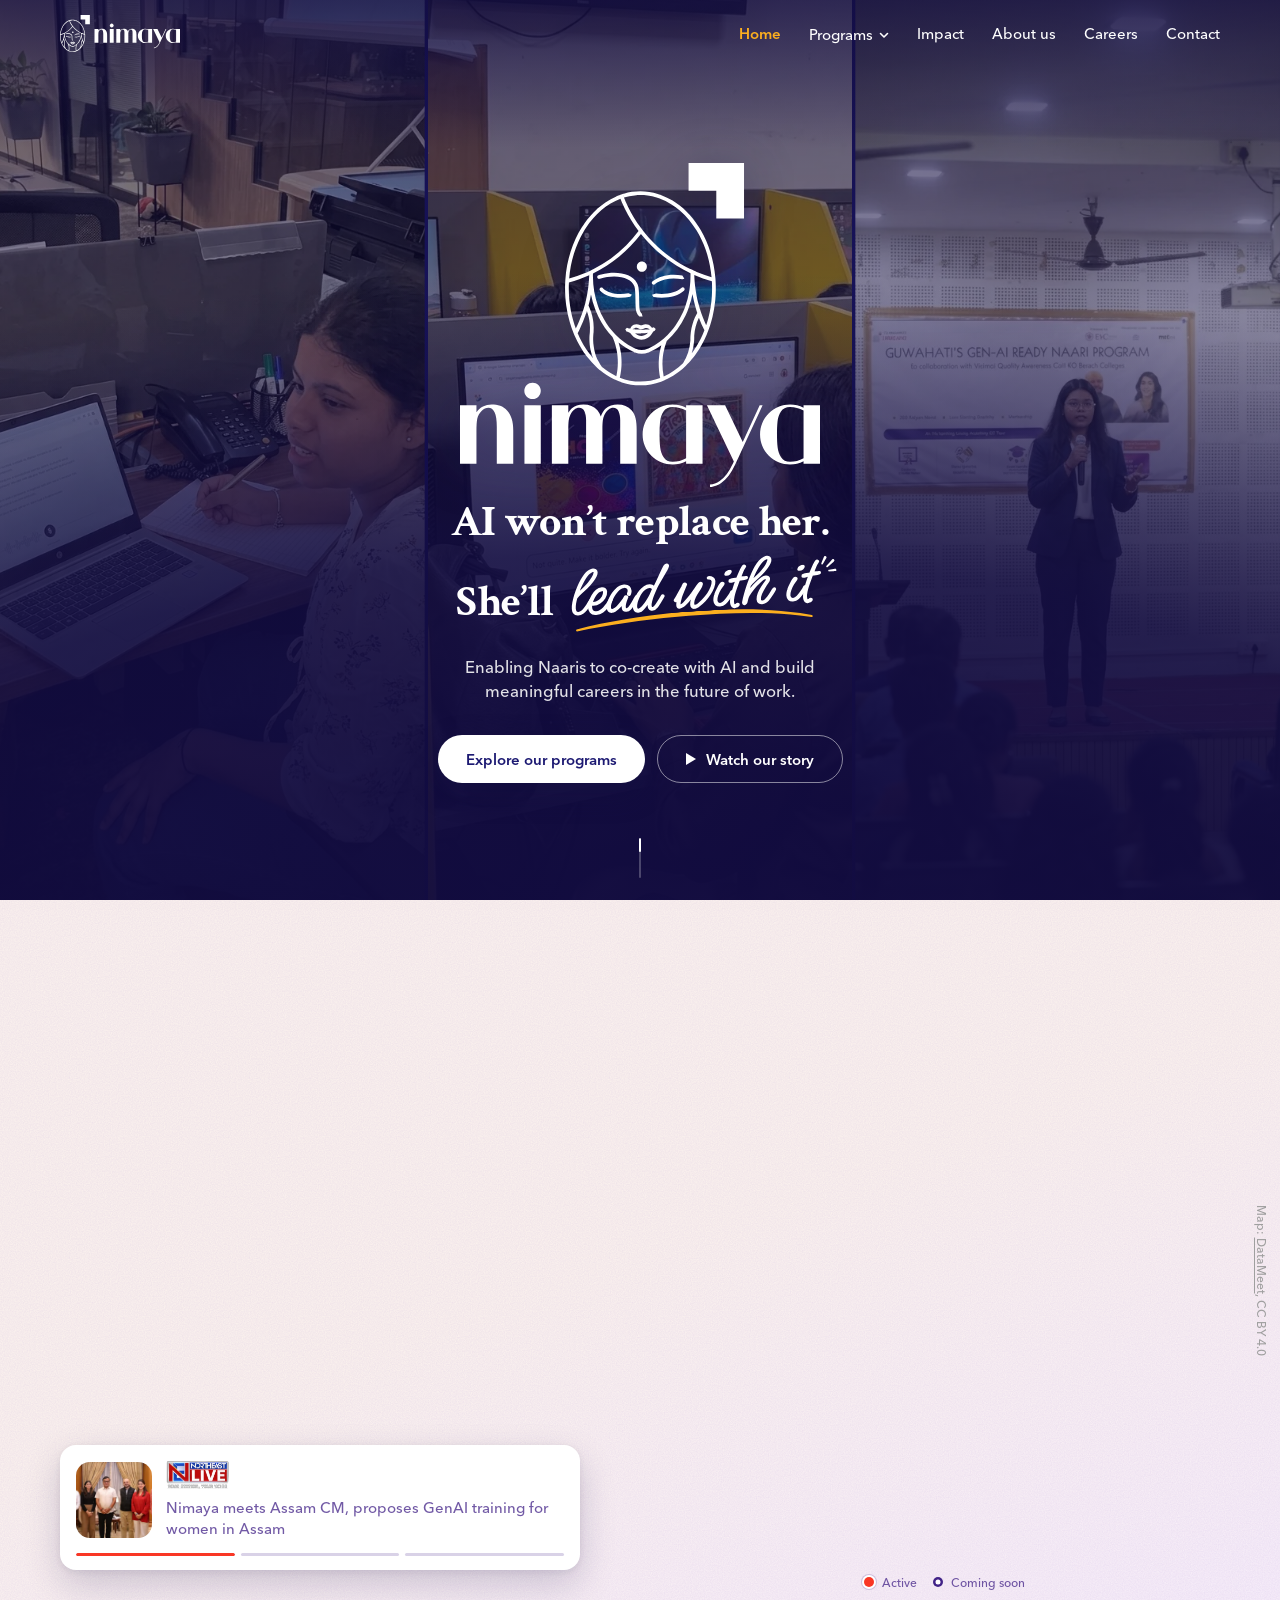
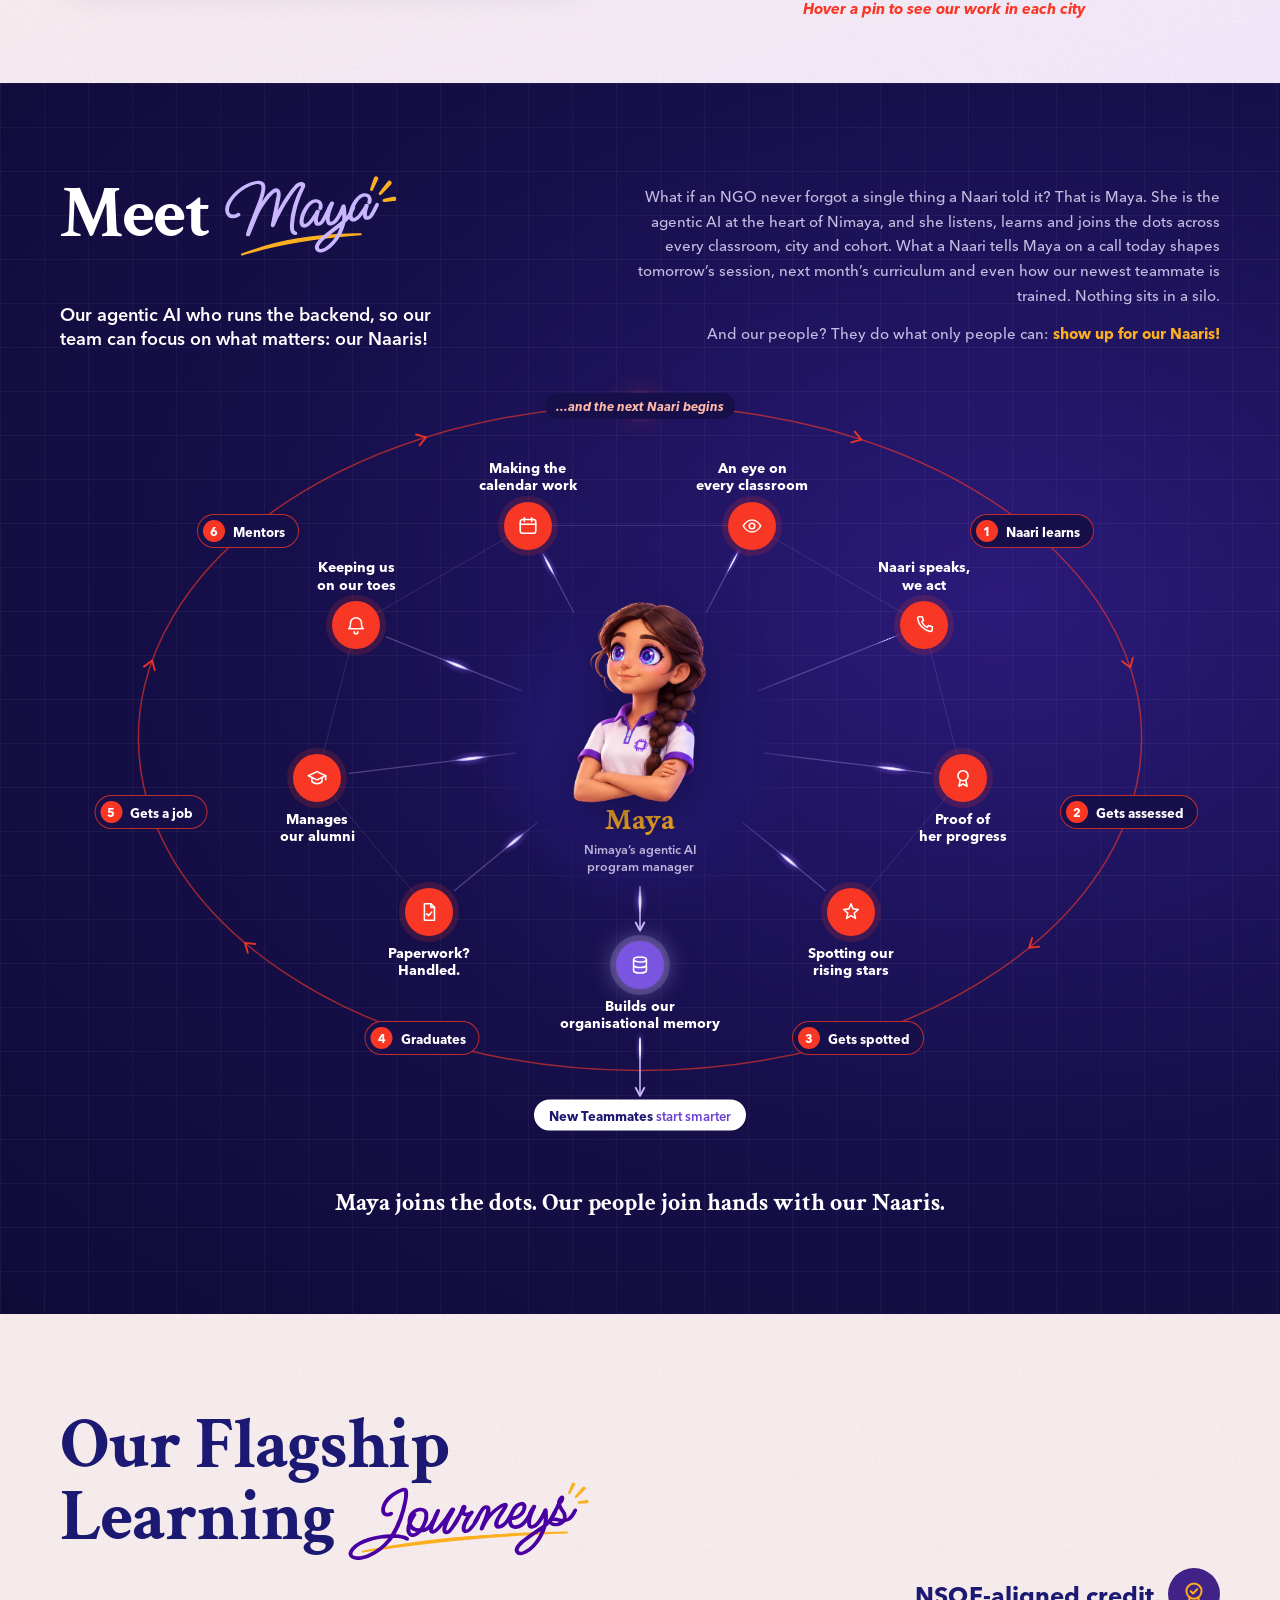
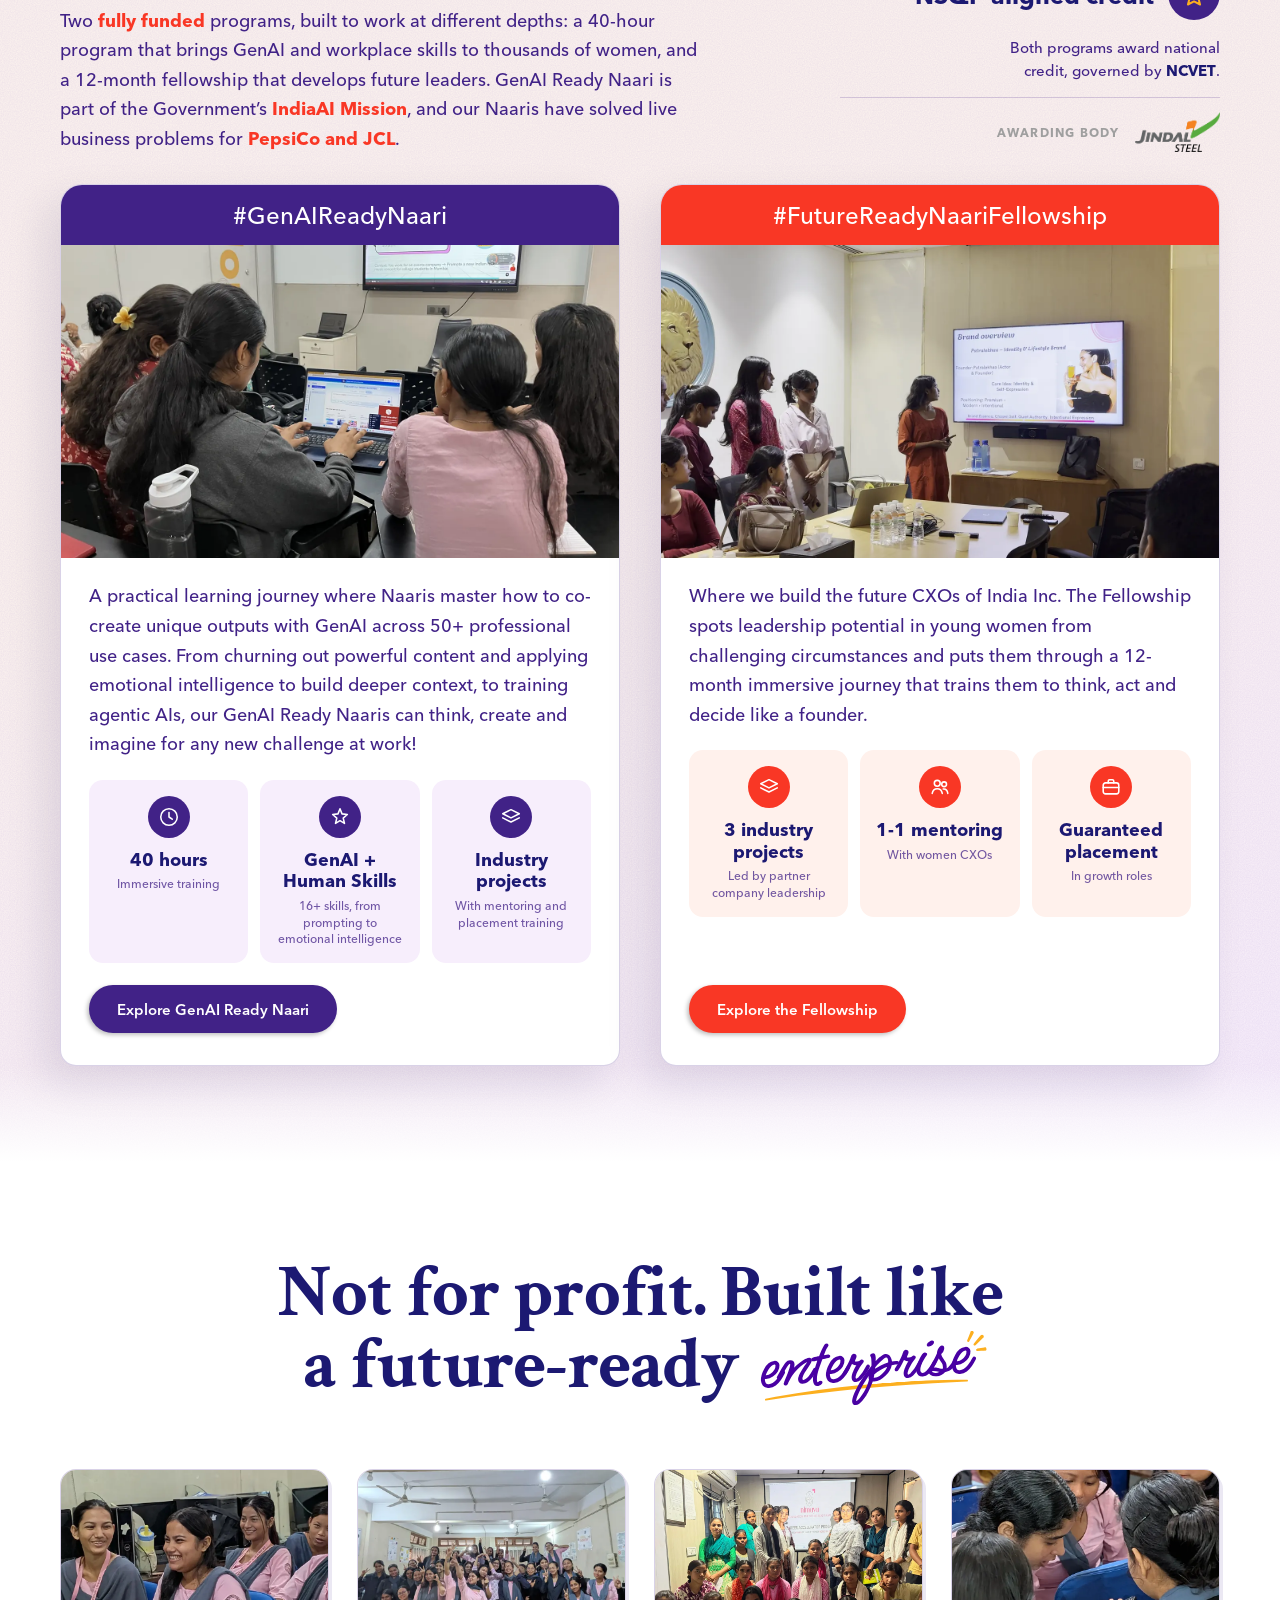
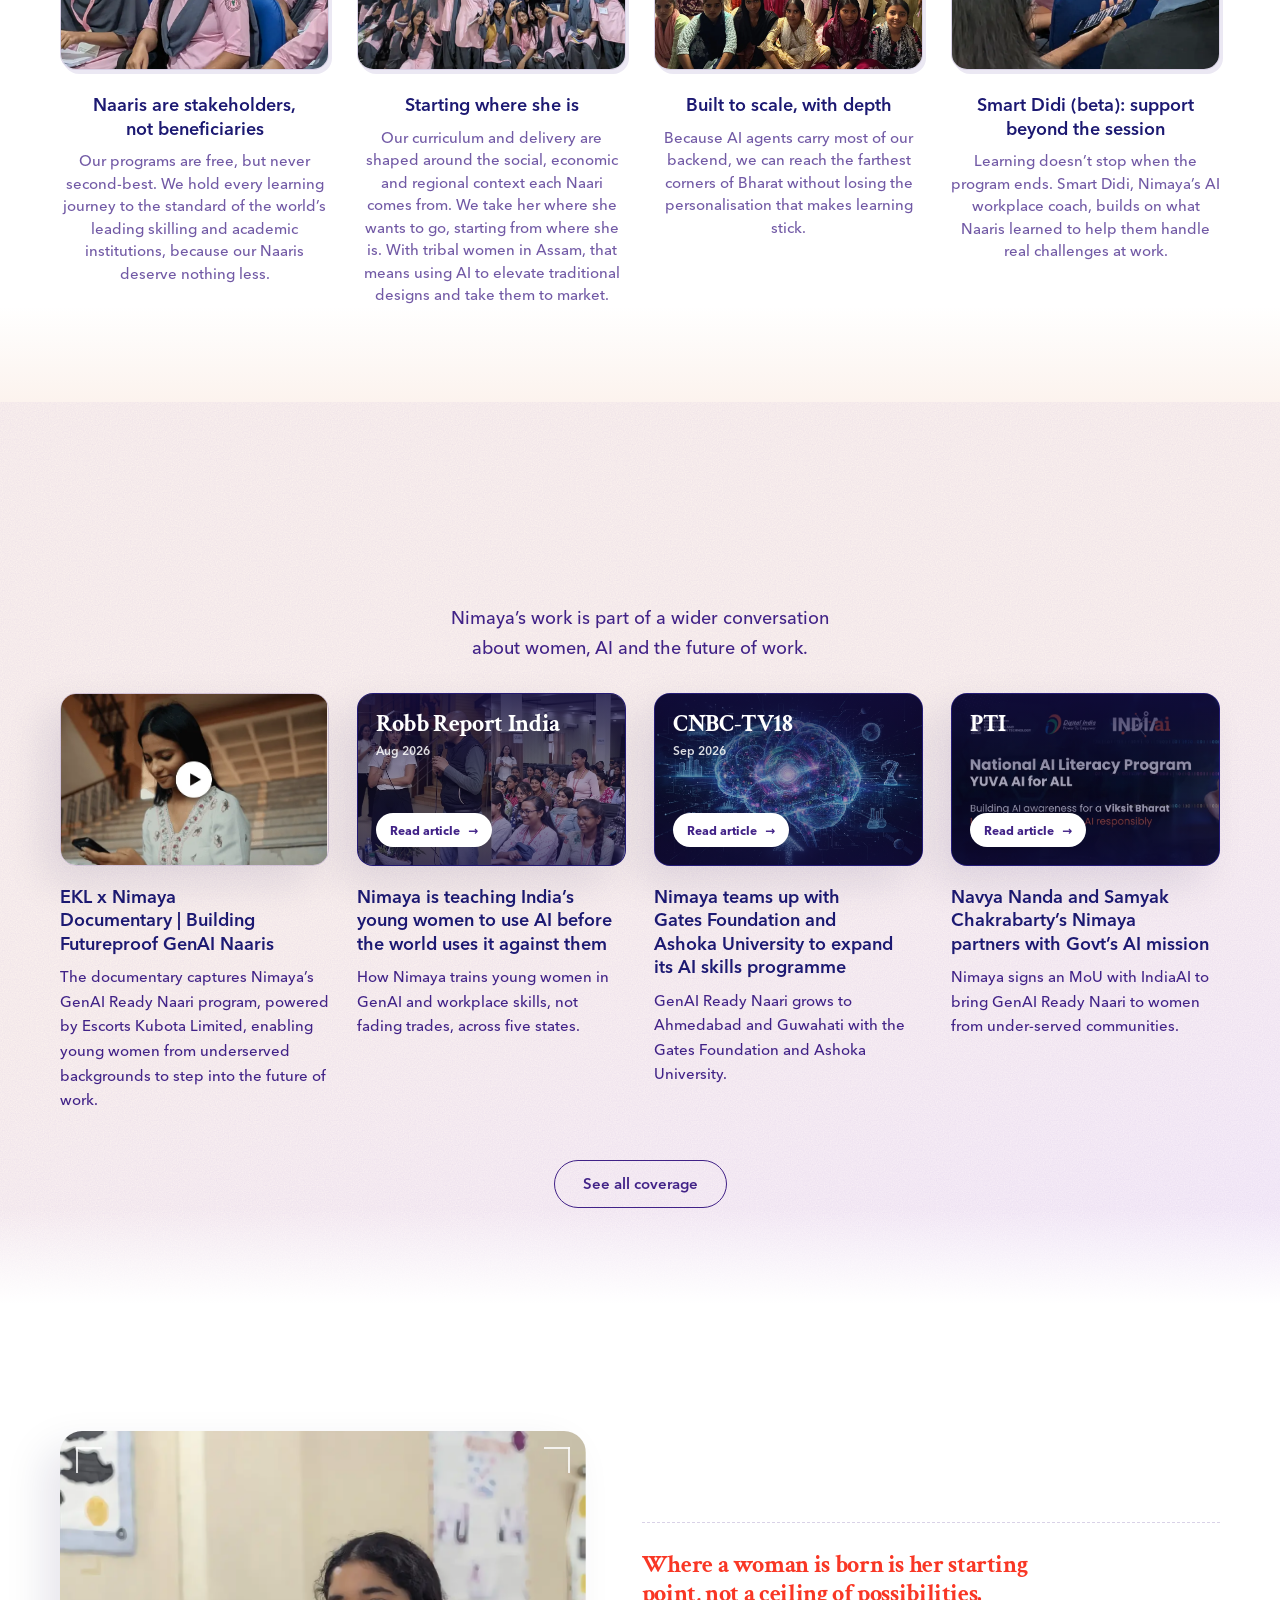
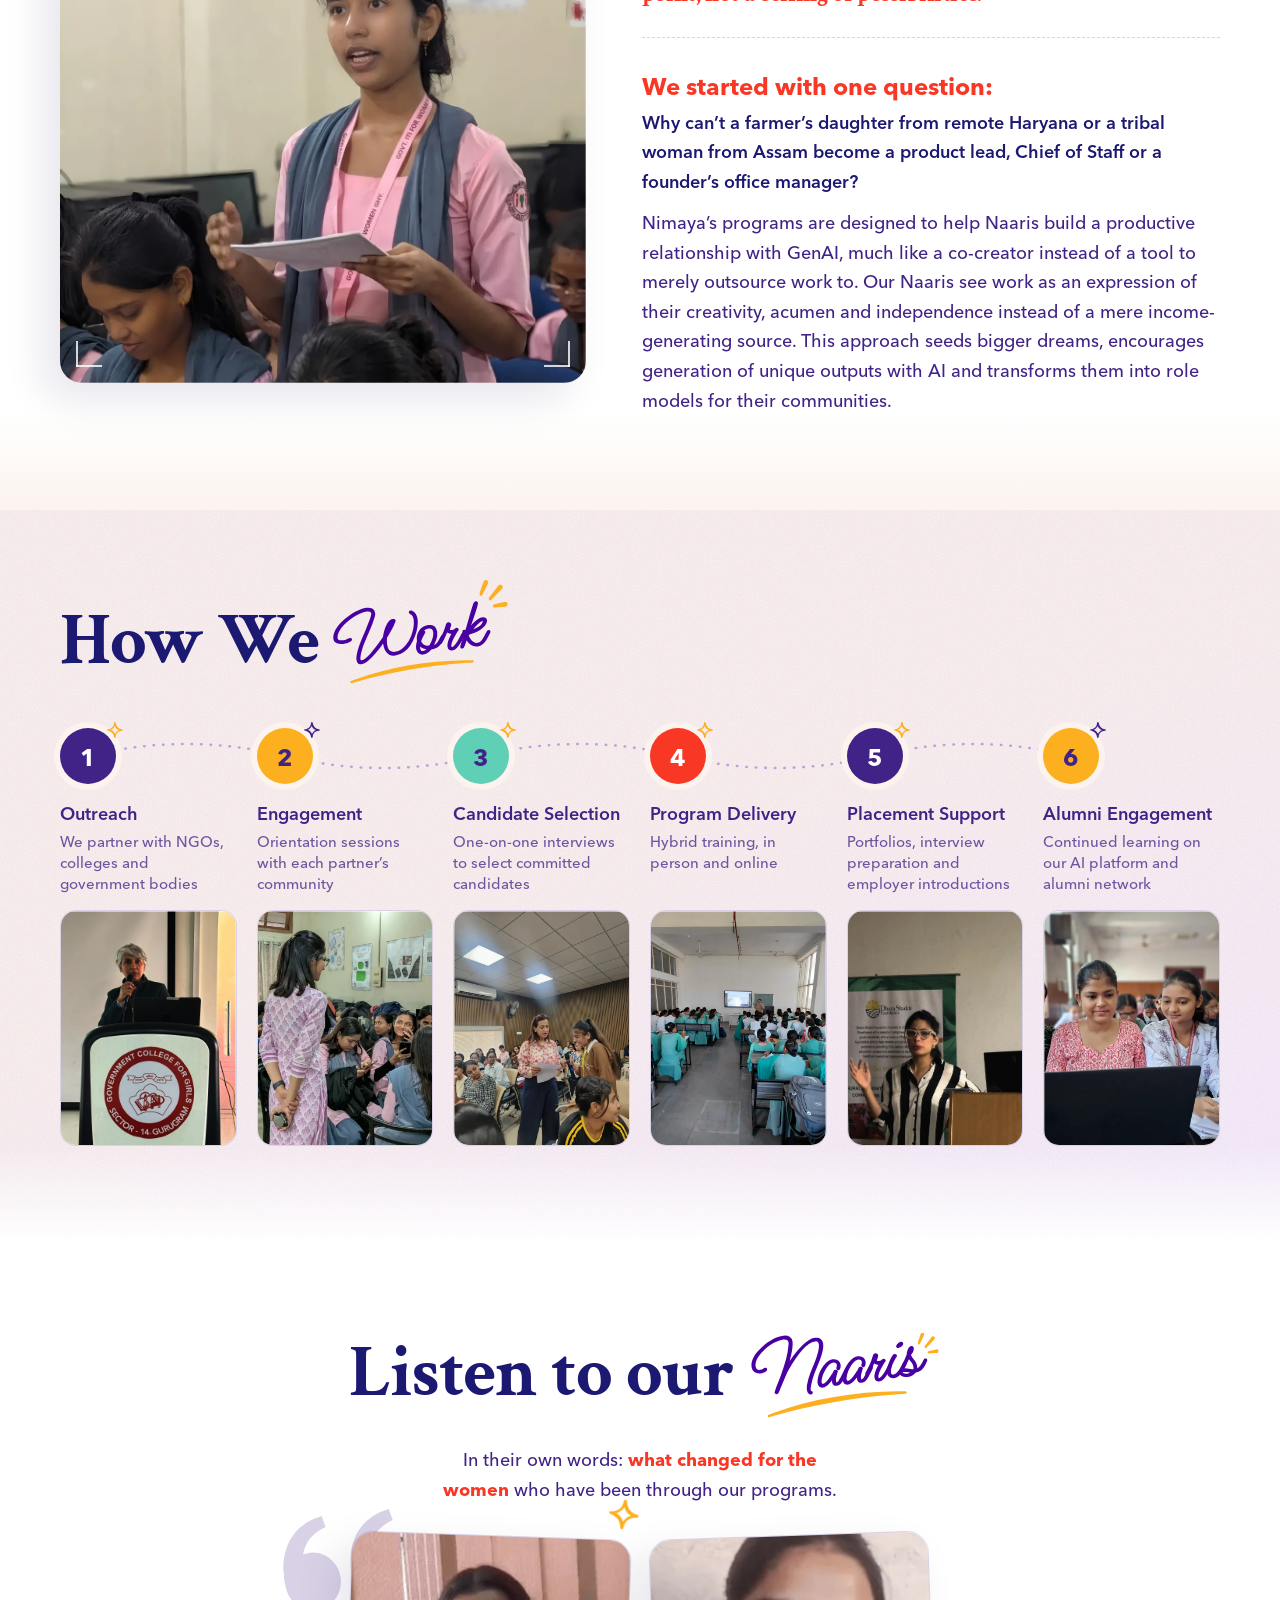
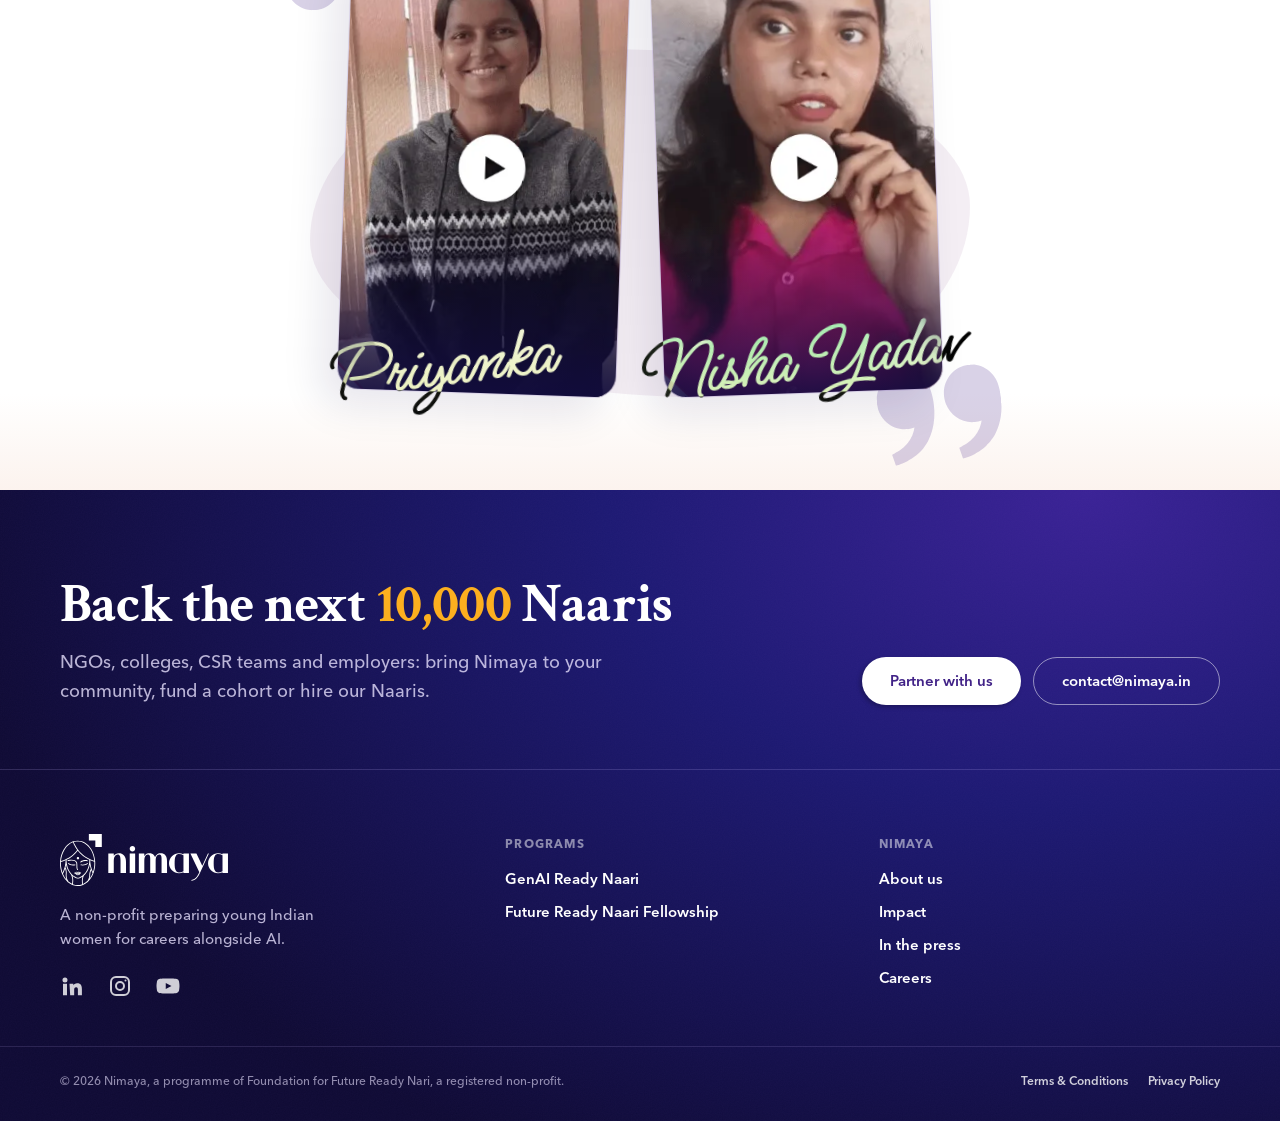
==== commit 50cb4c8a: "optimized images and re-offsetted" ====
--- a/index.html
+++ b/index.html
@@ -112,15 +112,15 @@
           <aside class="newsbox" data-fade="4.5" data-fade-items=".newsbox__item" data-fade-bars aria-label="In the press">
             <figure class="newsbox__item is-on">
               <img class="newsbox__thumb" src="assets/img/press/northeastlive.webp" alt="" width="1200" height="675" loading="lazy">
-              <figcaption><span class="newsbox__outlet">Northeast Live</span><span class="newsbox__headline">Nimaya meets Assam CM, proposes GenAI training for women in Assam</span></figcaption>
+              <figcaption><img class="newsbox__logo" src="assets/Logos/northeast-lives.svg" alt="Northeast Live" width="163" height="72"><span class="newsbox__headline">Nimaya meets Assam CM, proposes GenAI training for women in Assam</span></figcaption>
             </figure>
             <figure class="newsbox__item">
               <img class="newsbox__thumb" src="assets/img/press/moneycontrol.webp" alt="" width="1200" height="675" loading="lazy">
-              <figcaption><span class="newsbox__outlet">Moneycontrol</span><span class="newsbox__headline">Navya Naveli Nanda launches the 4th edition of Haryana’s GenAI Ready Naari</span></figcaption>
+              <figcaption><img class="newsbox__logo" src="assets/Logos/moneycontrol_logo.svg" alt="Moneycontrol" width="180" height="70"><span class="newsbox__headline">Navya Naveli Nanda launches the 4th edition of Haryana’s GenAI Ready Naari</span></figcaption>
             </figure>
             <figure class="newsbox__item">
               <img class="newsbox__thumb" src="assets/img/press/freepressjournal.webp" alt="" width="1200" height="675" loading="lazy">
-              <figcaption><span class="newsbox__outlet">The Free Press Journal</span><span class="newsbox__headline">Assam proposes GenAI Ready Naari to train women in generative AI</span></figcaption>
+              <figcaption><img class="newsbox__logo" src="assets/Logos/Free_Press_Logo.png" alt="The Free Press Journal" width="398" height="35"><span class="newsbox__headline">Assam proposes GenAI Ready Naari to train women in generative AI</span></figcaption>
             </figure>
           </aside>
         </div>
@@ -405,12 +405,12 @@
         <h2 class="display milestones__title balance">Not for profit. Built like a <span class="nowrap">future-ready</span> <span class="script"><span class="script__swish" aria-hidden="true"></span>enterpris<span class="script__end">e<img class="script__earmarks" src="assets/Motifs/earmarks.svg" alt="" width="17" height="18"></span></span></h2>
         <ul class="milestones__grid" data-rail>
           <li class="stat" data-tab="Stakeholders" data-reveal="up" data-delay="0.1">
-            <div class="stat__media stat__media--photo"><img src="assets/img/photos/nfp-stakeholders.webp" style="object-position: 50% 65%" alt="Naaris smiling together in their classroom" width="1200" height="2133" loading="lazy"></div>
+            <div class="stat__media stat__media--photo"><img src="assets/img/photos/nfp-stakeholders.webp" style="object-position: 50% 65%" alt="Naaris smiling together in their classroom" width="800" height="1422" loading="lazy"></div>
             <p class="stat__title balance">Naaris are stakeholders, not beneficiaries</p>
             <p class="stat__desc">Our programs are free, but never second-best. We hold every learning journey to the standard of the world’s leading skilling and academic institutions, because our Naaris deserve nothing less.</p>
           </li>
           <li class="stat" data-tab="Her context" data-reveal="up" data-delay="0.2">
-            <div class="stat__media stat__media--photo"><img src="assets/img/photos/nfp-her-context.webp" style="object-position: 50% 65%" alt="A large group of Naaris cheering together in a hall" width="1200" height="2128" loading="lazy"></div>
+            <div class="stat__media stat__media--photo"><img src="assets/img/photos/nfp-her-context.webp" style="object-position: 50% 65%" alt="A large group of Naaris cheering together in a hall" width="800" height="1418" loading="lazy"></div>
             <p class="stat__title balance">Starting where she is</p>
             <p class="stat__desc">Our curriculum and delivery are shaped around the social, economic and regional context each Naari comes from. We take her where she wants to go, starting from where she is. With tribal women in Assam, that means using AI to elevate traditional designs and take them to market.</p>
           </li>
@@ -420,7 +420,7 @@
             <p class="stat__desc">Because AI agents carry most of our backend, we can reach the farthest corners of Bharat without losing the personalisation that makes learning stick.</p>
           </li>
           <li class="stat" data-tab="Smart Didi" data-reveal="up" data-delay="0.4">
-            <div class="stat__media stat__media--photo"><img src="assets/img/photos/nfp-smart-didi.webp" style="object-position: 50% 75%" alt="Naaris at a computer lab checking their phones" width="1200" height="2133" loading="lazy"></div>
+            <div class="stat__media stat__media--photo"><img src="assets/img/photos/nfp-smart-didi.webp" style="object-position: 50% 75%" alt="Naaris at a computer lab checking their phones" width="800" height="1422" loading="lazy"></div>
             <p class="stat__title balance">Smart Didi (beta): support beyond the session</p>
             <p class="stat__desc">Learning doesn’t stop when the program ends. Smart Didi, Nimaya’s AI workplace coach, builds on what Naaris learned to help them handle real challenges at work.</p>
           </li>
@@ -481,10 +481,10 @@
         <div class="why__media" data-reveal="up">
           <!-- Naaris speaking up: the photos cross-fade in turn (data-fade) -->
           <figure class="frame why__photo" data-unmask data-fade="4">
-            <img class="is-on" src="assets/img/photos/why-speaking-up.webp" alt="A Naari reading out her answer to the class" width="1334" height="1779">
-            <img src="assets/img/photos/why-activity-1.webp" style="object-position: 50% 0%" alt="A Naari reading something on her phone" width="1334" height="2365" loading="lazy">
-            <img src="assets/img/photos/why-activity-2.webp" alt="A Naari standing up in front of her class" width="1334" height="2368" loading="lazy">
-            <img src="assets/img/photos/why-activity-3.webp" alt="Naaris working together in class" width="1334" height="2372" loading="lazy">
+            <img class="is-on" src="assets/img/photos/why-speaking-up.webp" alt="A Naari reading out her answer to the class" width="1100" height="1467">
+            <img src="assets/img/photos/why-activity-1.webp" style="object-position: 50% 0%" alt="A Naari reading something on her phone" width="1100" height="1950" loading="lazy">
+            <img src="assets/img/photos/why-activity-2.webp" alt="A Naari standing up in front of her class" width="1100" height="1953" loading="lazy">
+            <img src="assets/img/photos/why-activity-3.webp" alt="Naaris working together in class" width="1100" height="1956" loading="lazy">
           </figure>
         </div>
 
@@ -515,17 +515,17 @@
           <li class="work__step" data-reveal="up" data-delay="0.2">
             <span class="badge badge--yellow">2</span>
             <div class="work__text"><h3>Engagement</h3><p>Orientation sessions with each partner’s community</p></div>
-            <div class="work__img" data-unmask style="--d: 0.45s"><img src="assets/img/photos/work-engagement.webp" alt="A trainer talking with Naaris in their classroom" width="900" height="1600"></div>
+            <div class="work__img" data-unmask style="--d: 0.45s"><img src="assets/img/photos/work-engagement.webp" alt="A trainer talking with Naaris in their classroom" width="600" height="1067"></div>
           </li>
           <li class="work__step" data-reveal="up" data-delay="0.3">
             <span class="badge badge--teal">3</span>
             <div class="work__text"><h3>Candidate Selection</h3><p>One-on-one interviews to select committed candidates</p></div>
-            <div class="work__img" data-unmask style="--d: 0.60s"><img src="assets/img/photos/work-selection.webp" alt="" width="900" height="1200"></div>
+            <div class="work__img" data-unmask style="--d: 0.60s"><img src="assets/img/photos/work-selection.webp" alt="" width="600" height="800"></div>
           </li>
           <li class="work__step" data-reveal="up" data-delay="0.4">
             <span class="badge badge--coral">4</span>
             <div class="work__text"><h3>Program Delivery</h3><p>Hybrid training, in person and online</p></div>
-            <div class="work__img" data-unmask style="--d: 0.75s"><img src="assets/img/photos/work-delivery.webp" alt="A classroom of Naaris following a session on screen" width="1600" height="1200"></div>
+            <div class="work__img" data-unmask style="--d: 0.75s"><img src="assets/img/photos/work-delivery.webp" alt="A classroom of Naaris following a session on screen" width="1067" height="800"></div>
           </li>
           <li class="work__step" data-reveal="up" data-delay="0.5">
             <span class="badge badge--purple">5</span>
@@ -535,7 +535,7 @@
           <li class="work__step" data-reveal="up" data-delay="0.6">
             <span class="badge badge--yellow">6</span>
             <div class="work__text"><h3>Alumni Engagement</h3><p>Continued learning on our AI platform and alumni network</p></div>
-            <div class="work__img" data-unmask style="--d: 1.05s"><img src="assets/img/photos/work-alumni-new.webp" alt="Naaris gathered around a laptop" width="1600" height="1200"></div>
+            <div class="work__img" data-unmask style="--d: 1.05s"><img src="assets/img/photos/work-alumni-new.webp" alt="Naaris gathered around a laptop" width="1067" height="800"></div>
           </li>
         </ol>
       </div>
--- a/css/style.css
+++ b/css/style.css
@@ -200,8 +200,7 @@
 .press__title,
 .callout__title,
 .reach-card__place,
-.values__lead,
-.newsbox__outlet {
+.values__lead {
   font-family: var(--serif);
   font-weight: 700;
   letter-spacing: var(--serif-tracking);
@@ -2883,8 +2882,9 @@
 @keyframes fade-bar { to { transform: scaleX(1); } }
 .newsbox__item figcaption { flex: 1; min-width: 0; }
 .newsbox__thumb { flex: none; width: 76px; height: 76px; border-radius: var(--r-md); object-fit: cover; }
-.newsbox__outlet { display: block; font-size: var(--fs-4); line-height: 1.1; color: var(--ink); }
-.newsbox__headline { display: block; margin-top: 4px; font-size: var(--fs-6); line-height: 1.4; color: var(--text-soft); text-wrap: pretty; }
+/* Outlet logos share one height; the very wide ones are capped by width instead */
+.newsbox__logo { display: block; width: auto; height: 28px; max-width: 190px; object-fit: contain; object-position: left center; }
+.newsbox__headline { display: block; margin-top: 8px; font-size: var(--fs-5); line-height: 1.4; color: var(--text-soft); text-wrap: pretty; }
 /* Phones and tablets: the card sits under the numbers */
 @media (max-width: 900px) {
   .newsbox { max-width: none; }
@@ -3101,12 +3101,12 @@
 
   /* Everything on the map fades with one transition; --d staggers the entrance and drops to 0 once it is done */
   .is-live .maya__core, .is-live .maya__node, .is-live .maya__stage, .is-live .maya__again, .is-live .maya__team,
-  .is-live .maya-svg > * { transition: opacity 0.5s var(--ease) var(--d, 0s), scale 0.6s var(--ease) var(--d, 0s), background 0.3s var(--ease); }
-  .is-live .maya__node { --d: calc(0.5s + var(--i) * 0.1s); }
-  .is-live .maya-svg__frame, .is-live .maya-svg__spoke { --d: 1.4s; }
-  .is-live .maya-svg__flow, .is-live .maya__team { --d: 1.8s; }
-  .is-live .maya-svg__loop, .is-live .maya-svg__arrow, .is-live .maya__stage, .is-live .maya__again { --d: 2.1s; }
-  .is-live .maya-svg__streak, .is-live .maya-svg__dot { --d: 2.6s; }
+  .is-live .maya-svg > * { transition: opacity 0.4s var(--ease) var(--d, 0s), scale 0.45s var(--ease) var(--d, 0s), background 0.3s var(--ease); }
+  .is-live .maya__node { --d: calc(0.12s + var(--i) * 0.06s); }
+  .is-live .maya-svg__frame, .is-live .maya-svg__spoke { --d: 0.55s; }
+  .is-live .maya-svg__flow, .is-live .maya__team { --d: 0.75s; }
+  .is-live .maya-svg__loop, .is-live .maya-svg__arrow, .is-live .maya__stage, .is-live .maya__again { --d: 0.9s; }
+  .is-live .maya-svg__streak, .is-live .maya-svg__dot { --d: 1.1s; }
   .is-live.is-ready .maya__node, .is-live.is-ready .maya__stage, .is-live.is-ready .maya__again, .is-live.is-ready .maya__team,
   .is-live.is-ready .maya-svg > * { --d: 0s; transition-duration: 0.3s; }
   .js .is-live:not(.is-on) .maya__core { opacity: 0; scale: 0.85; }
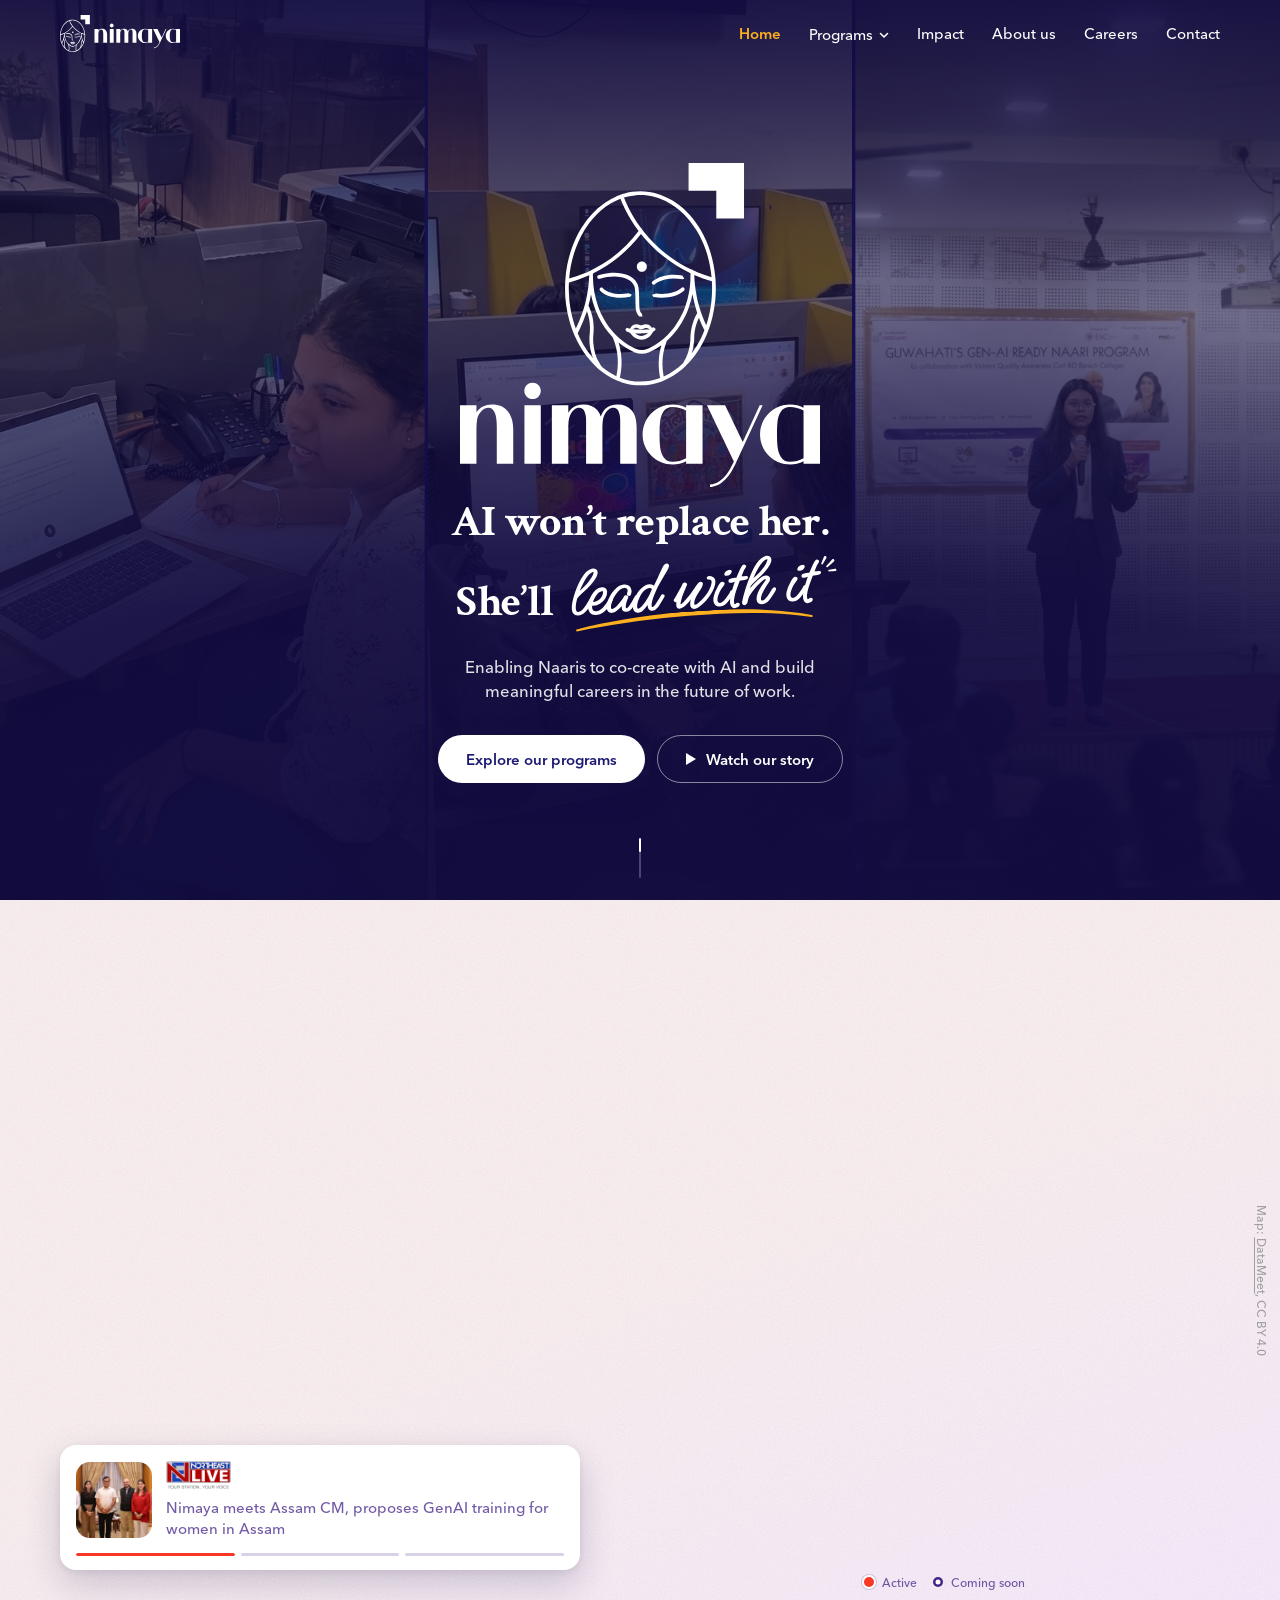
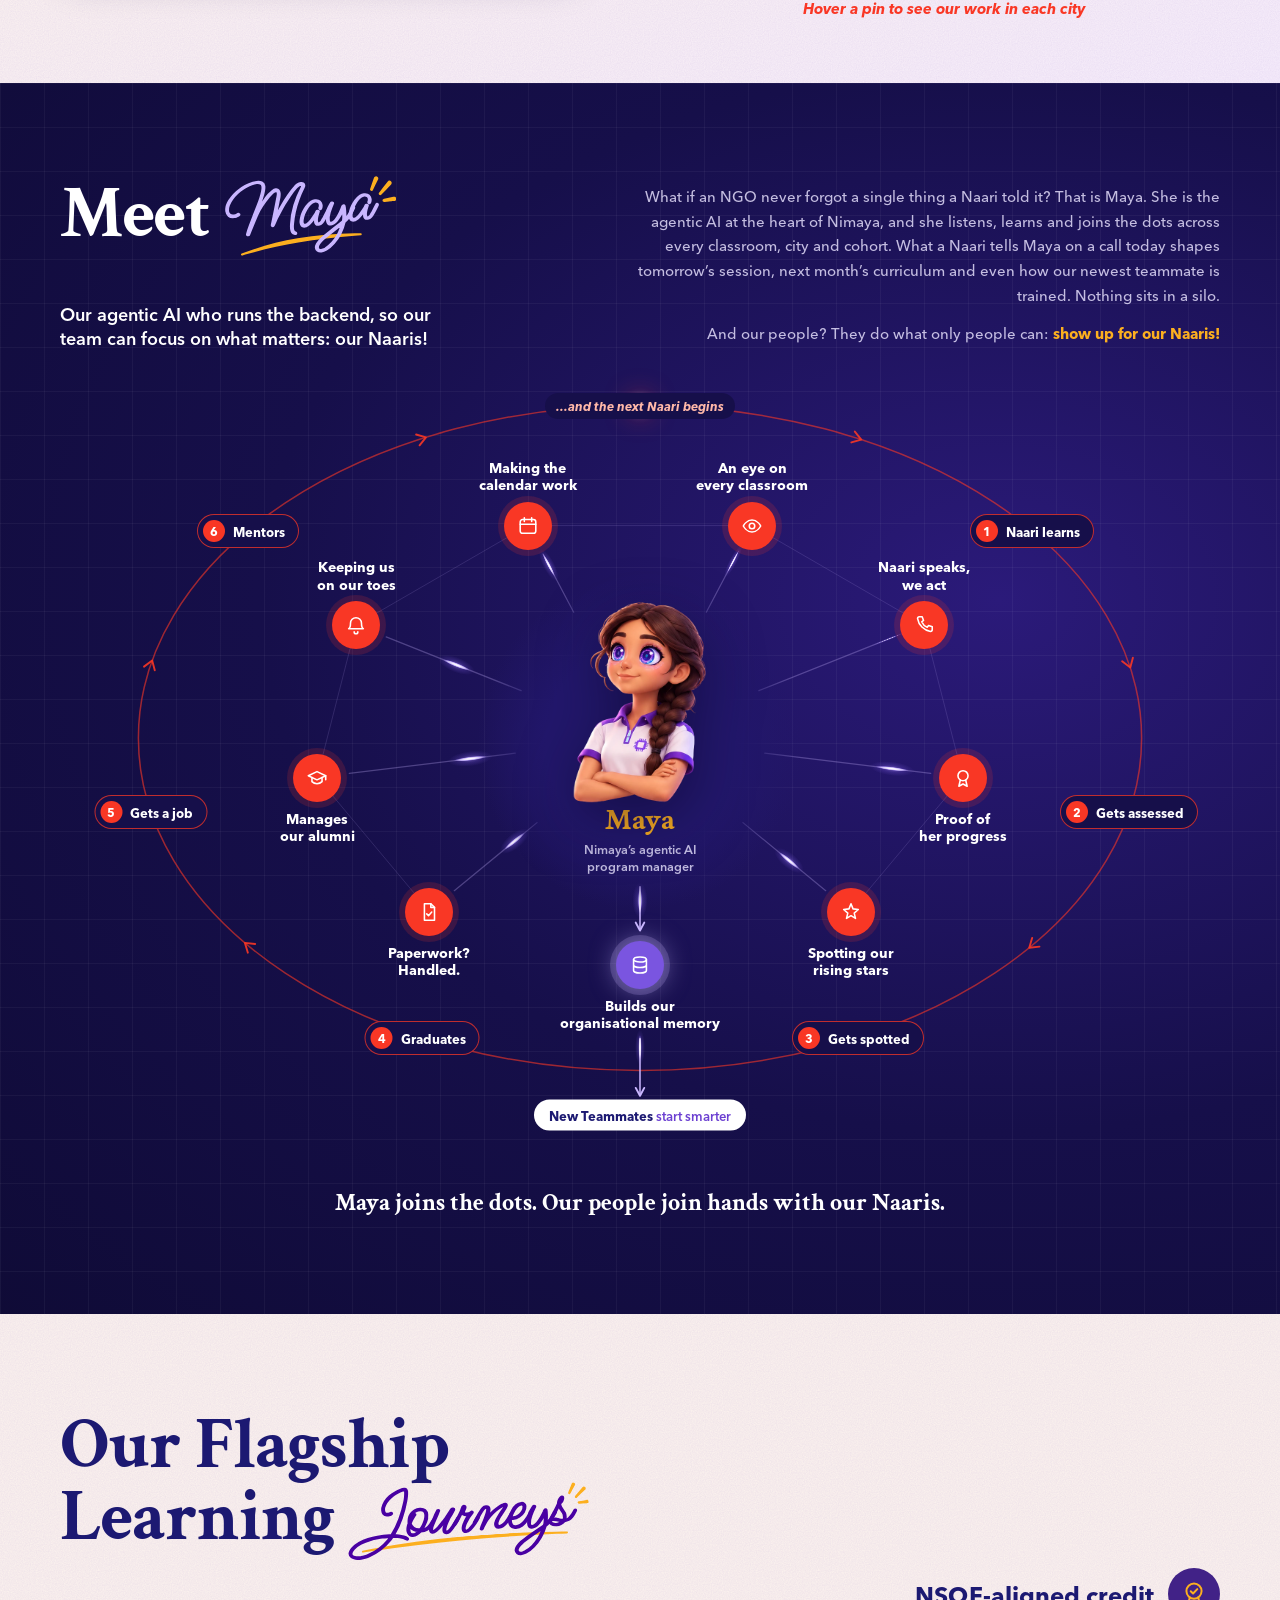
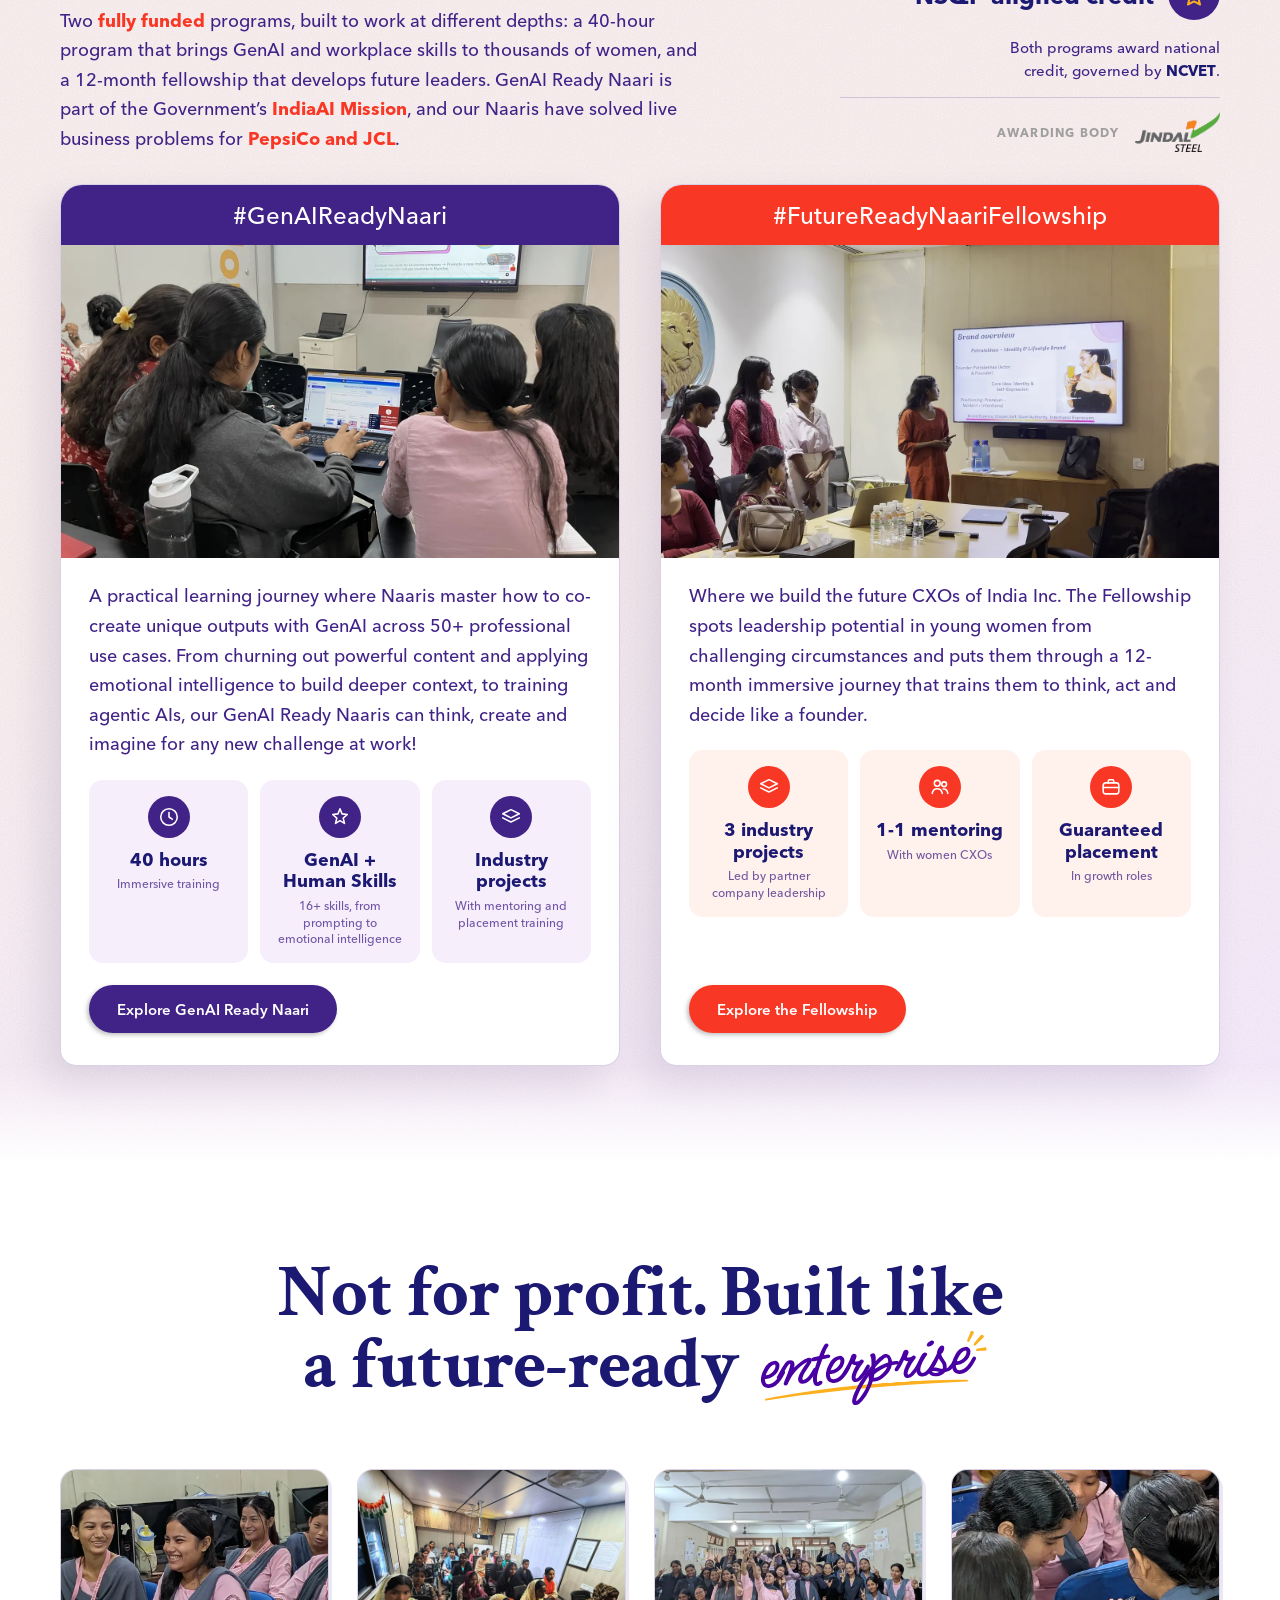
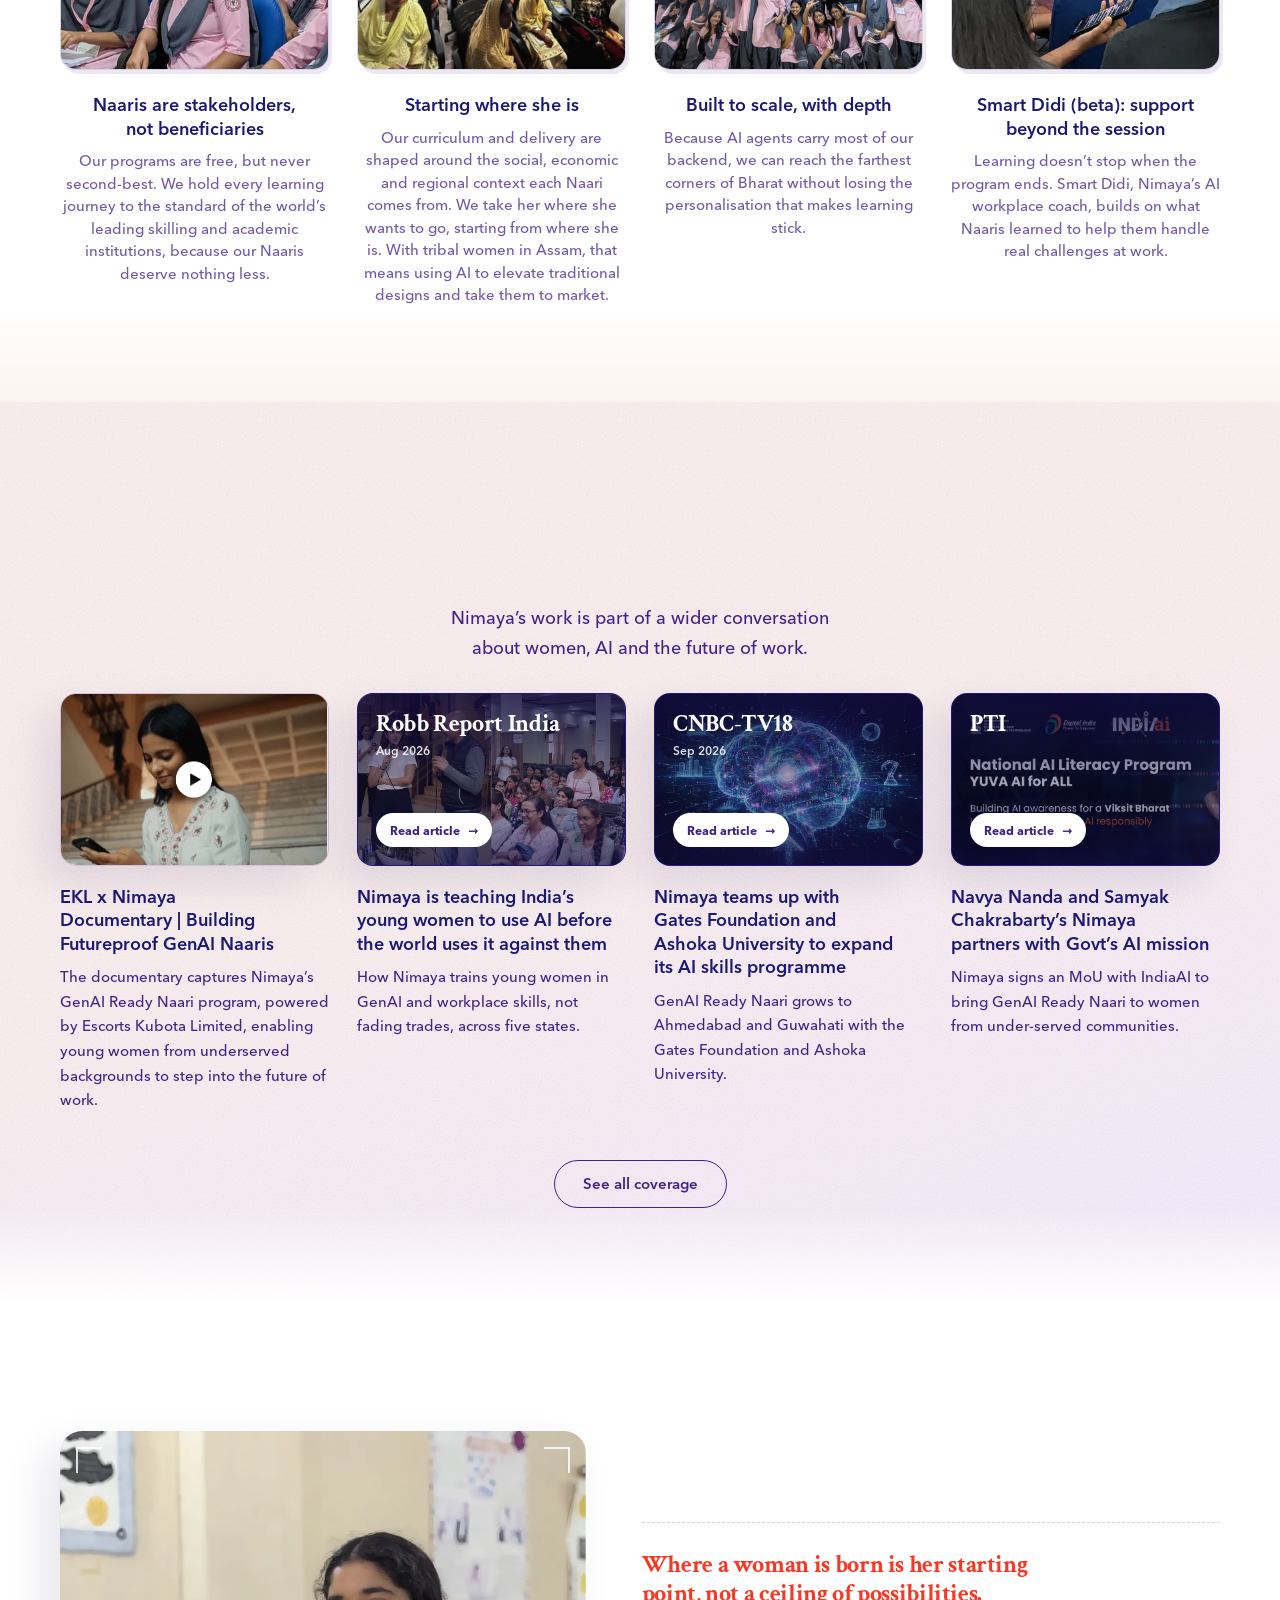
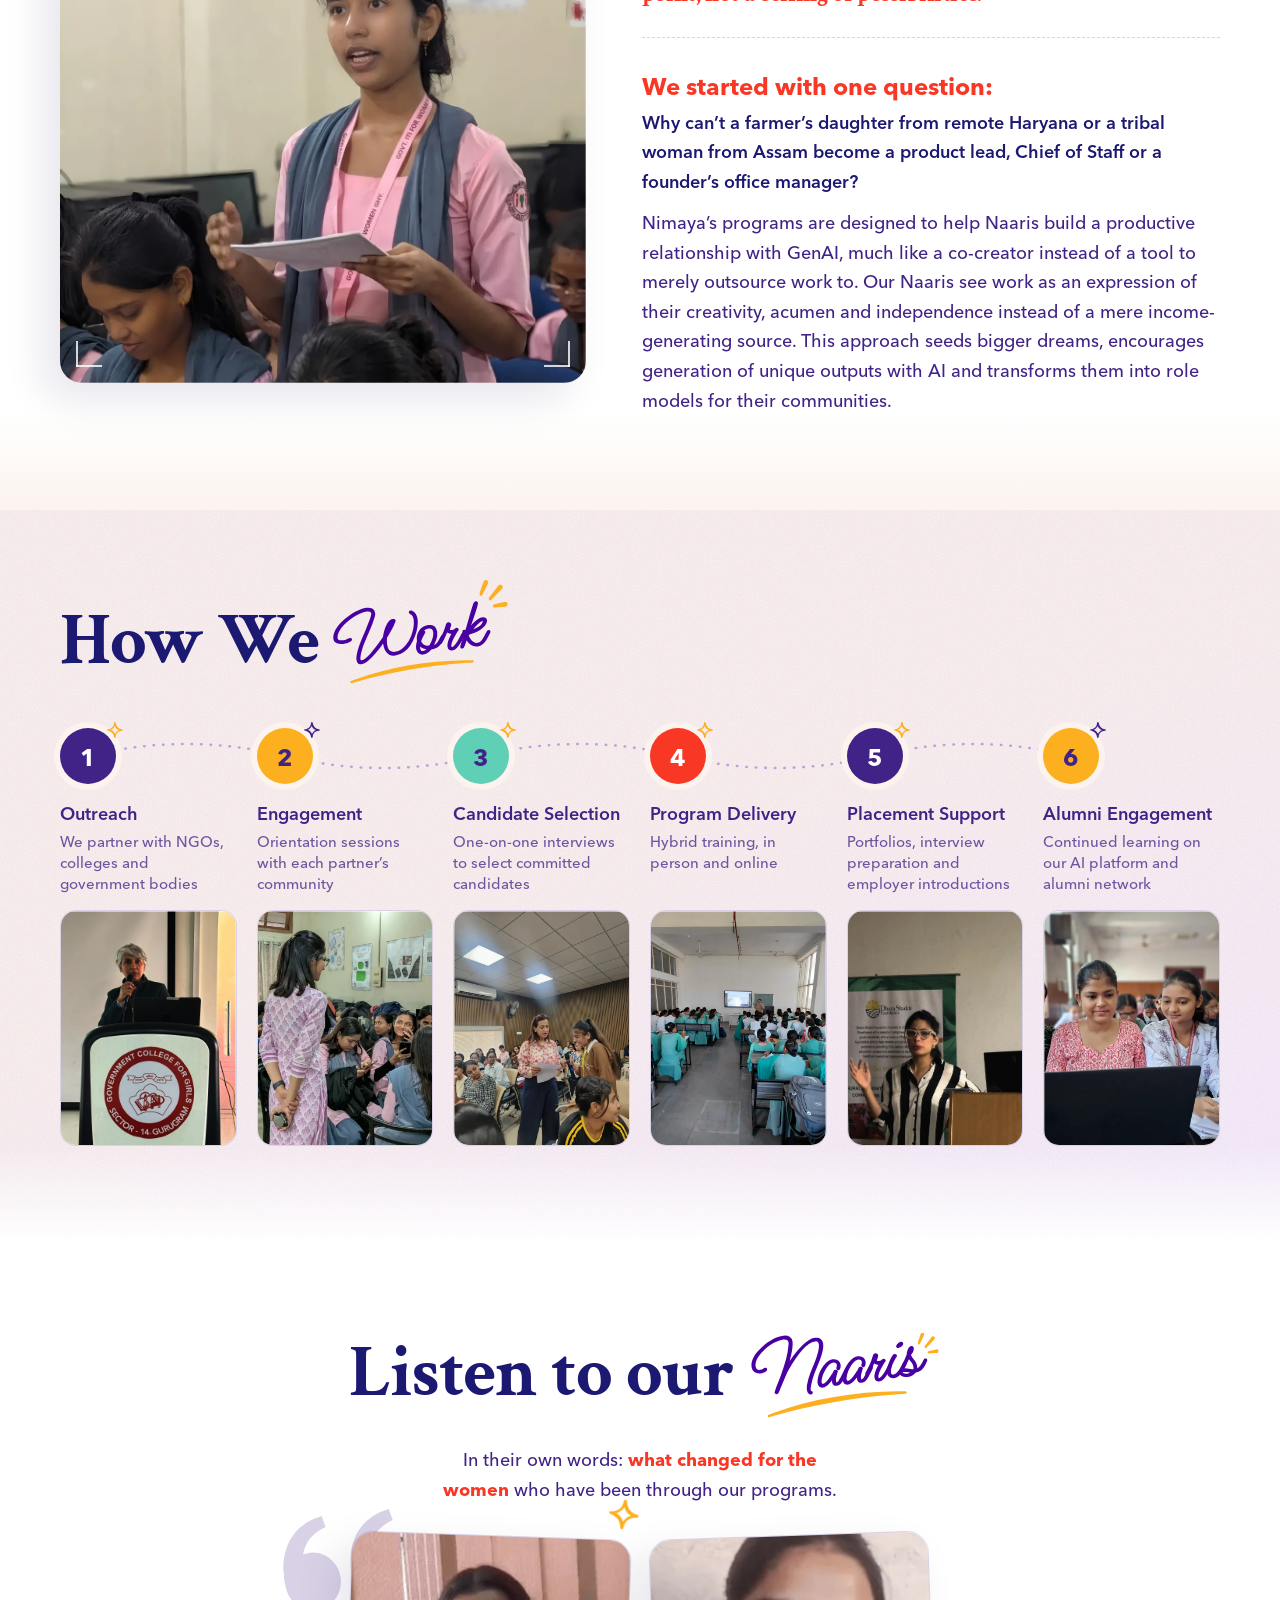
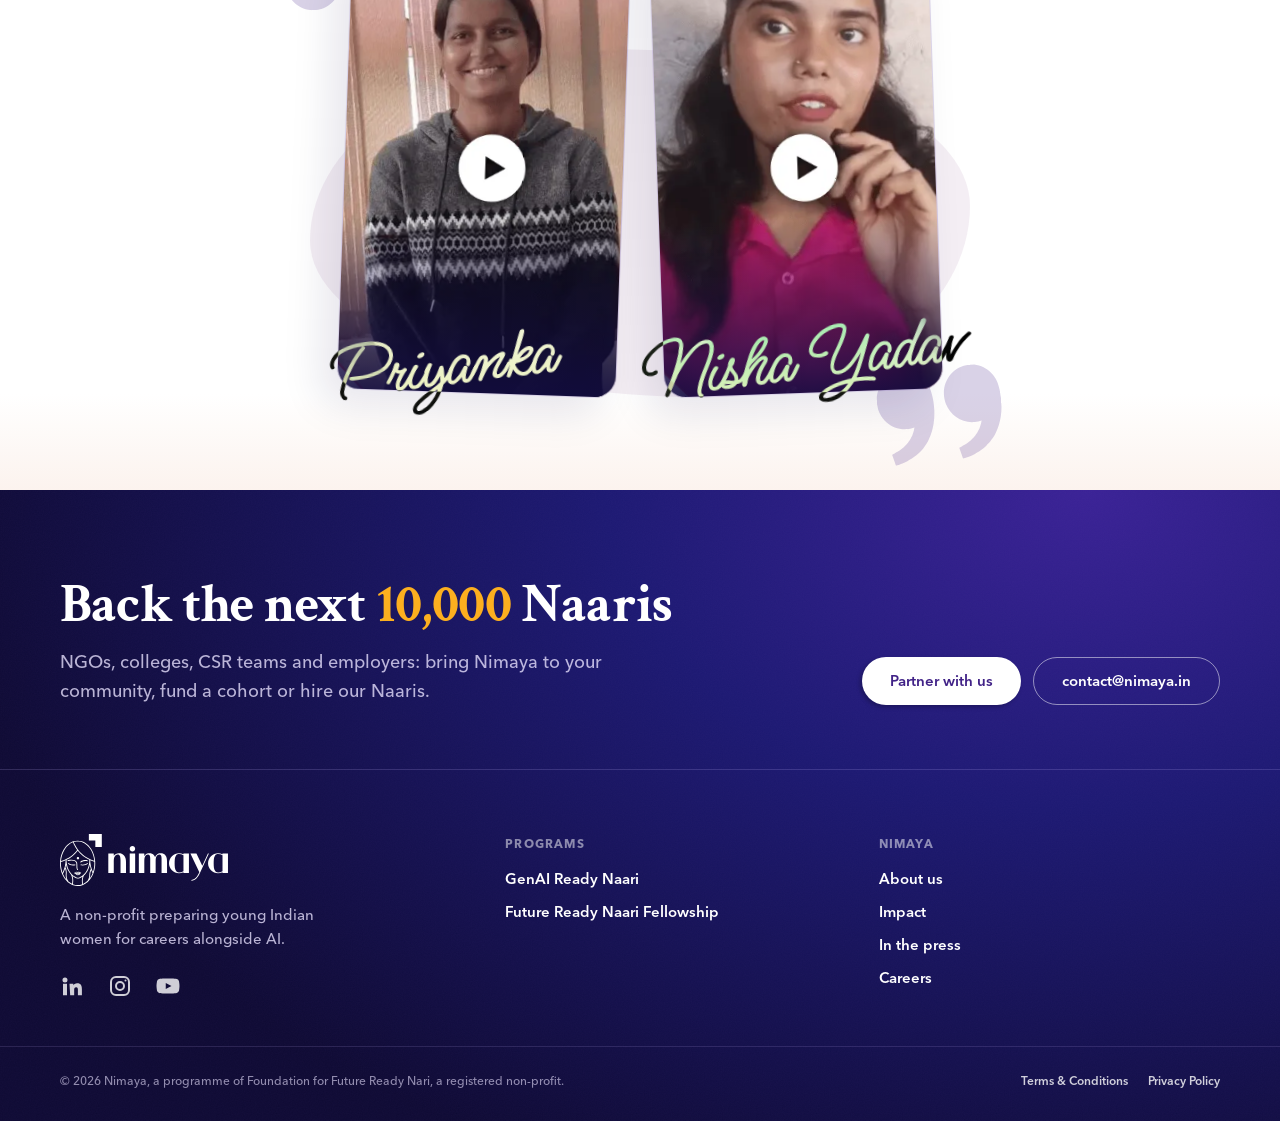
==== commit 5a0ad161: "Refactor code structure for improved readability and maintainability" ====
--- a/index.html
+++ b/index.html
@@ -112,7 +112,7 @@
           <aside class="newsbox" data-fade="4.5" data-fade-items=".newsbox__item" data-fade-bars aria-label="In the press">
             <figure class="newsbox__item is-on">
               <img class="newsbox__thumb" src="assets/img/press/northeastlive.webp" alt="" width="1200" height="675" loading="lazy">
-              <figcaption><img class="newsbox__logo" src="assets/Logos/northeast-lives.svg" alt="Northeast Live" width="163" height="72"><span class="newsbox__headline">Nimaya meets Assam CM, proposes GenAI training for women in Assam</span></figcaption>
+              <figcaption><img class="newsbox__logo" src="assets/Logos/northeast-live-logo.png" alt="Northeast Live" width="300" height="130"><span class="newsbox__headline">Nimaya meets Assam CM, proposes GenAI training for women in Assam</span></figcaption>
             </figure>
             <figure class="newsbox__item">
               <img class="newsbox__thumb" src="assets/img/press/moneycontrol.webp" alt="" width="1200" height="675" loading="lazy">
@@ -410,12 +410,12 @@
             <p class="stat__desc">Our programs are free, but never second-best. We hold every learning journey to the standard of the world’s leading skilling and academic institutions, because our Naaris deserve nothing less.</p>
           </li>
           <li class="stat" data-tab="Her context" data-reveal="up" data-delay="0.2">
-            <div class="stat__media stat__media--photo"><img src="assets/img/photos/nfp-her-context.webp" style="object-position: 50% 65%" alt="A large group of Naaris cheering together in a hall" width="800" height="1418" loading="lazy"></div>
+            <div class="stat__media stat__media--photo"><img src="assets/img/photos/learn-chandauli-class.webp" alt="Women in a village classroom in Chandauli, Uttar Pradesh" width="1200" height="900" loading="lazy"></div>
             <p class="stat__title balance">Starting where she is</p>
             <p class="stat__desc">Our curriculum and delivery are shaped around the social, economic and regional context each Naari comes from. We take her where she wants to go, starting from where she is. With tribal women in Assam, that means using AI to elevate traditional designs and take them to market.</p>
           </li>
           <li class="stat" data-tab="Scale" data-reveal="up" data-delay="0.3">
-            <div class="stat__media stat__media--photo"><img src="assets/img/photos/partner-ngo.webp" alt="A large group of Naaris at a Nimaya career accelerator with a partner NGO" width="1200" height="750" loading="lazy"></div>
+            <div class="stat__media stat__media--photo"><img src="assets/img/photos/nfp-scale.webp" style="object-position: 50% 65%" alt="A large group of Naaris cheering together in a hall" width="800" height="1418" loading="lazy"></div>
             <p class="stat__title balance">Built to scale, with depth</p>
             <p class="stat__desc">Because AI agents carry most of our backend, we can reach the farthest corners of Bharat without losing the personalisation that makes learning stick.</p>
           </li>
--- a/css/style.css
+++ b/css/style.css
@@ -2622,9 +2622,9 @@
   z-index: -1;
   background:
     /* Dark band under the transparent bar, so its white logo reads on bright photos */
-    linear-gradient(180deg, rgb(var(--shade) / 0.6) 0%, rgb(var(--shade) / 0) calc(var(--nav-h) + 80px)),
-    radial-gradient(120% 70% at 50% 100%, rgb(var(--shade) / 0.95) 0%, rgb(var(--shade) / 0.78) 55%, rgb(var(--shade) / 0) 100%),
-    linear-gradient(180deg, rgb(var(--shade) / 0.68) 0%, rgb(var(--shade) / 0.5) 35%, rgb(var(--shade) / 0.68) 100%);
+    linear-gradient(180deg, rgb(var(--shade) / 0.75) 0%, rgb(var(--shade) / 0) calc(var(--nav-h) + 160px)),
+    radial-gradient(120% 70% at 50% 100%, rgb(var(--shade) / 0.95) 0%, rgb(var(--shade) / 0.82) 55%, rgb(var(--shade) / 0) 100%),
+    linear-gradient(180deg, rgb(var(--shade) / 0.8) 0%, rgb(var(--shade) / 0.6) 35%, rgb(var(--shade) / 0.72) 100%);
 }
 .landing__content { padding-bottom: clamp(72px, 13vh, 132px); text-align: center; }
 .landing .hero__title { color: #fff; font-size: clamp(30px, 3.4vw, 54px); line-height: 1; }
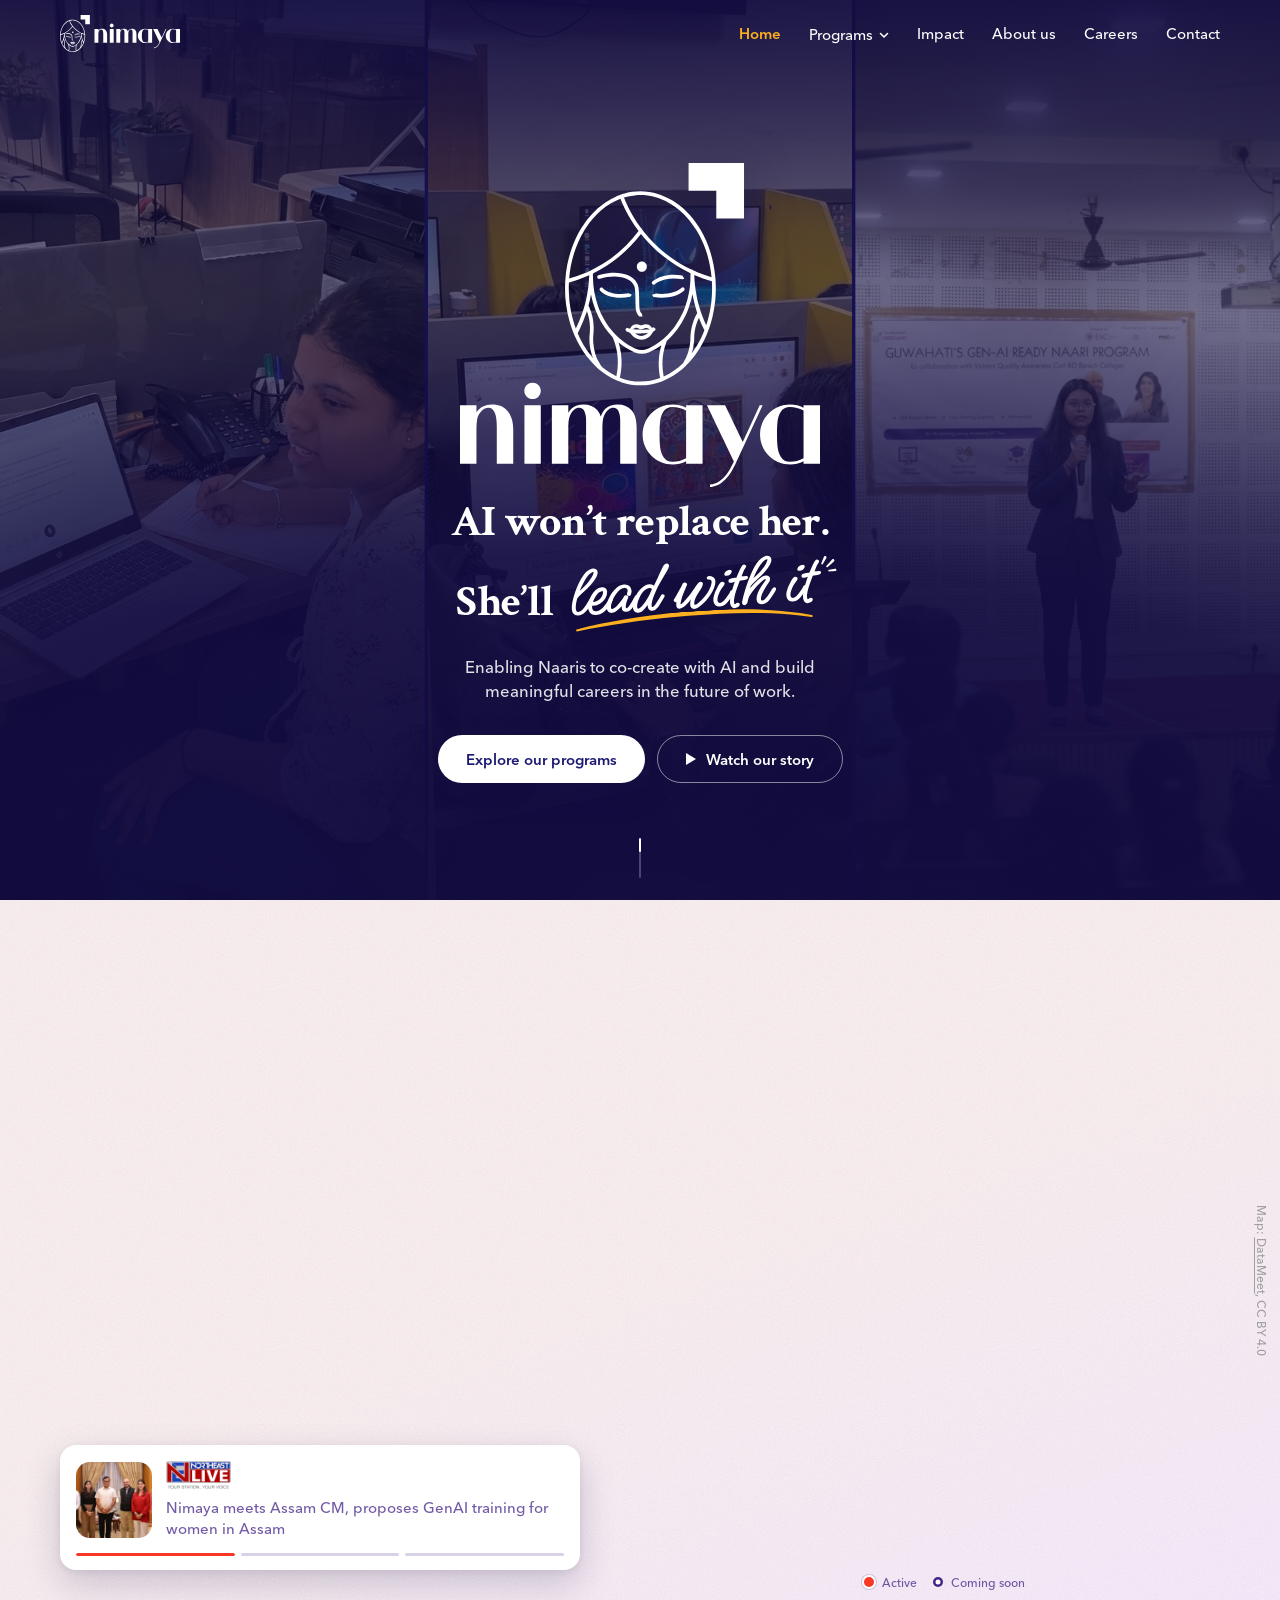
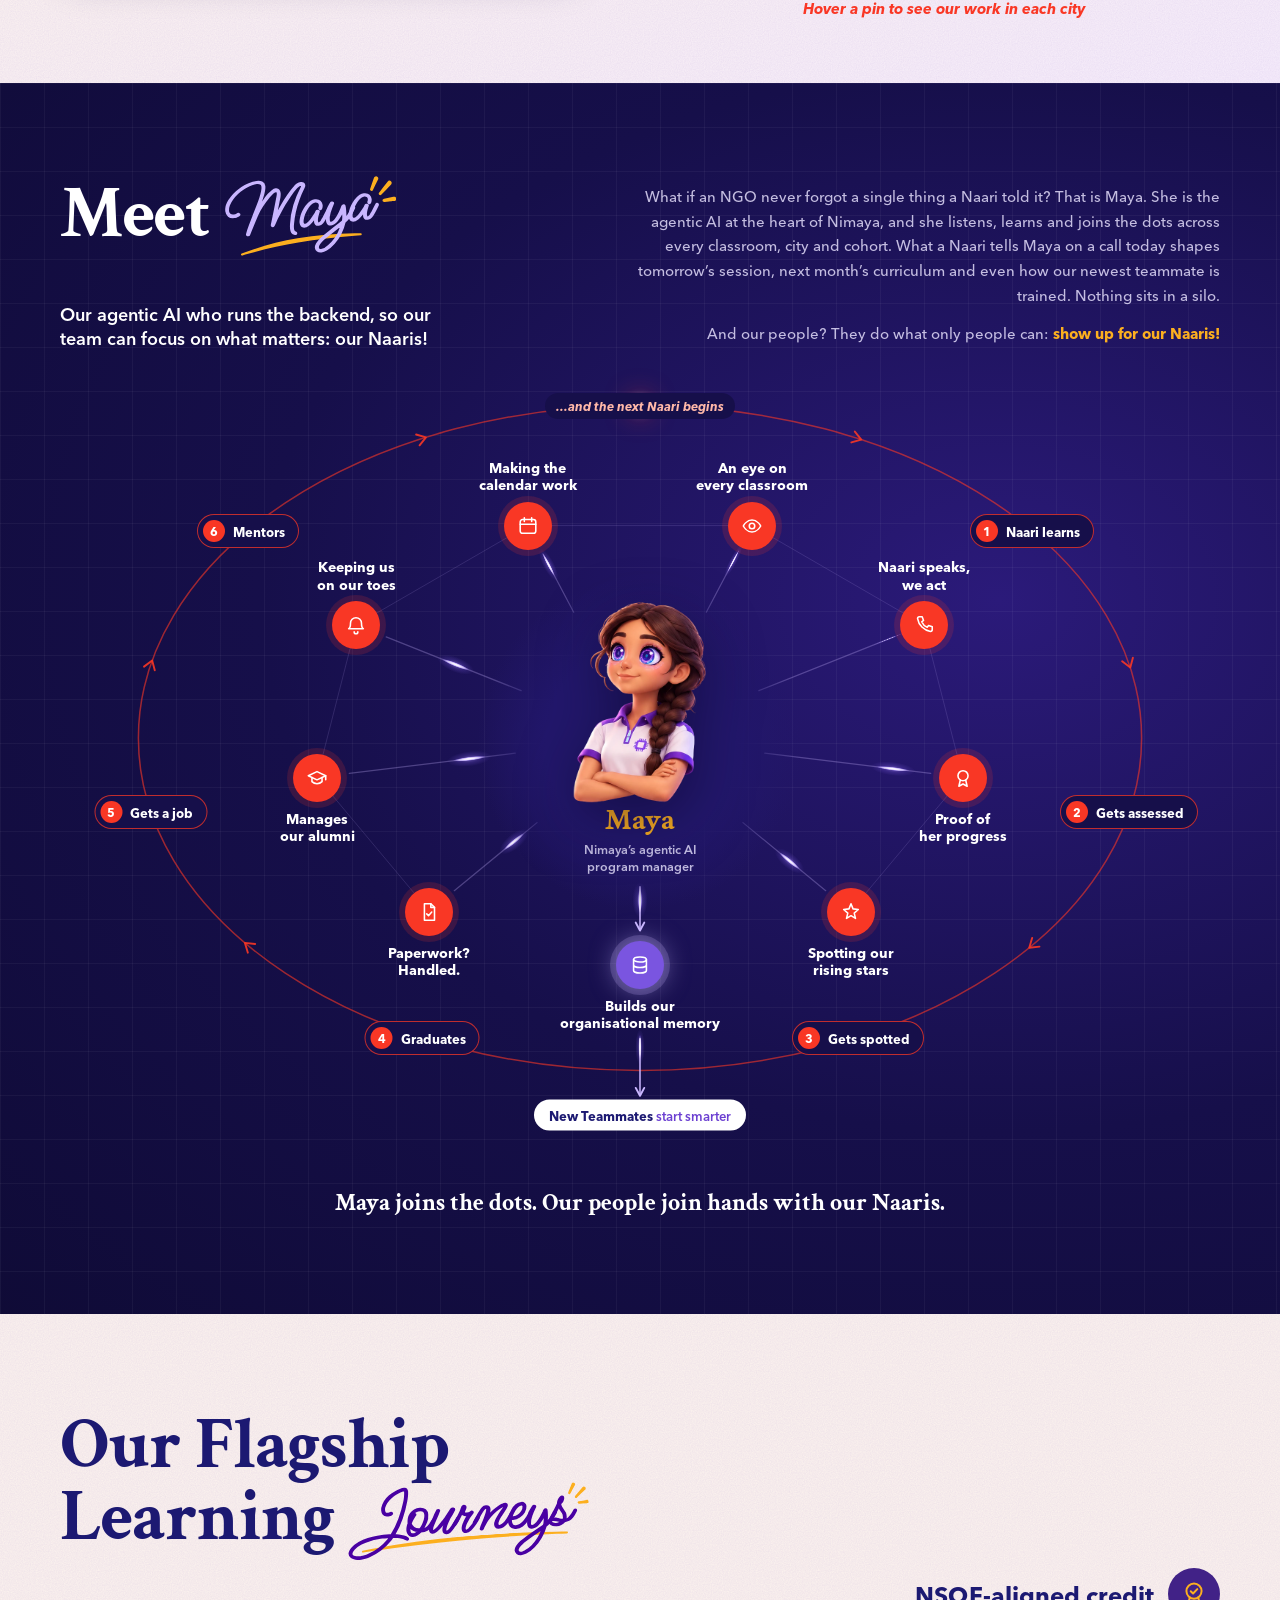
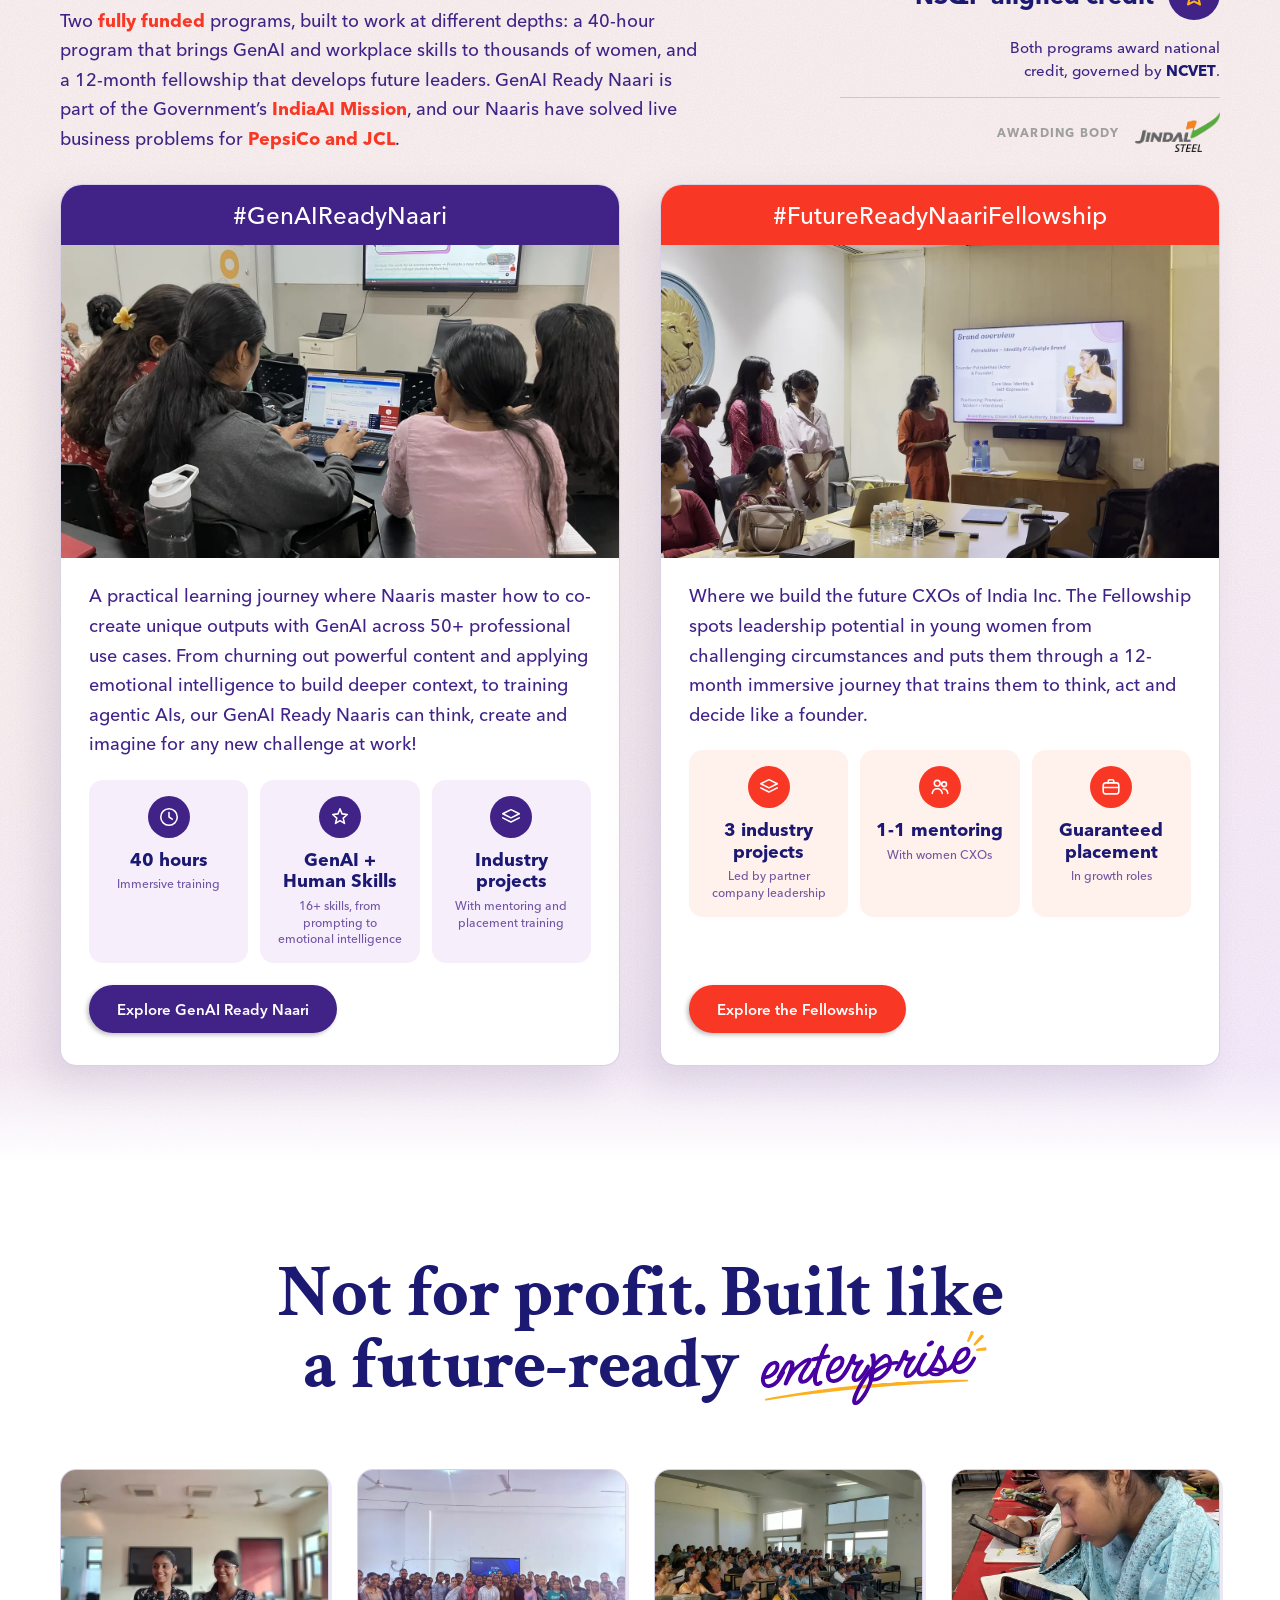
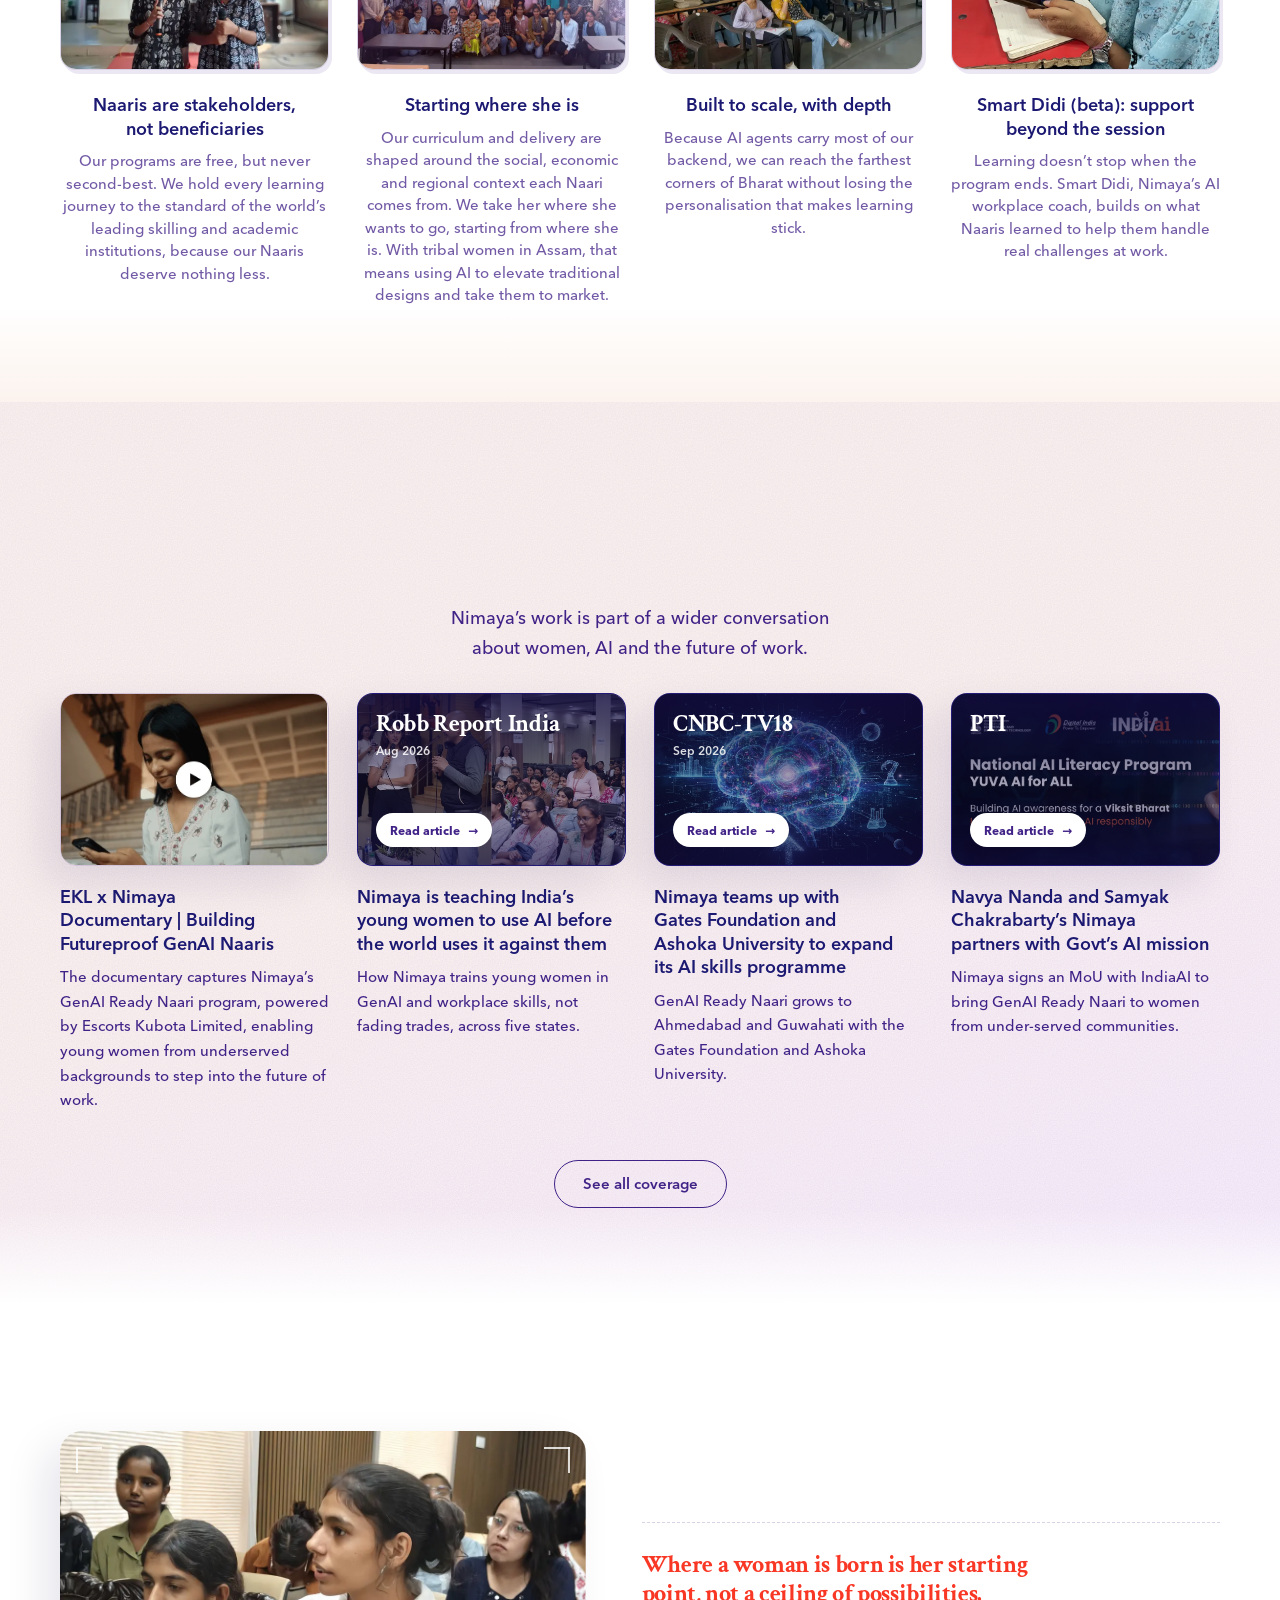
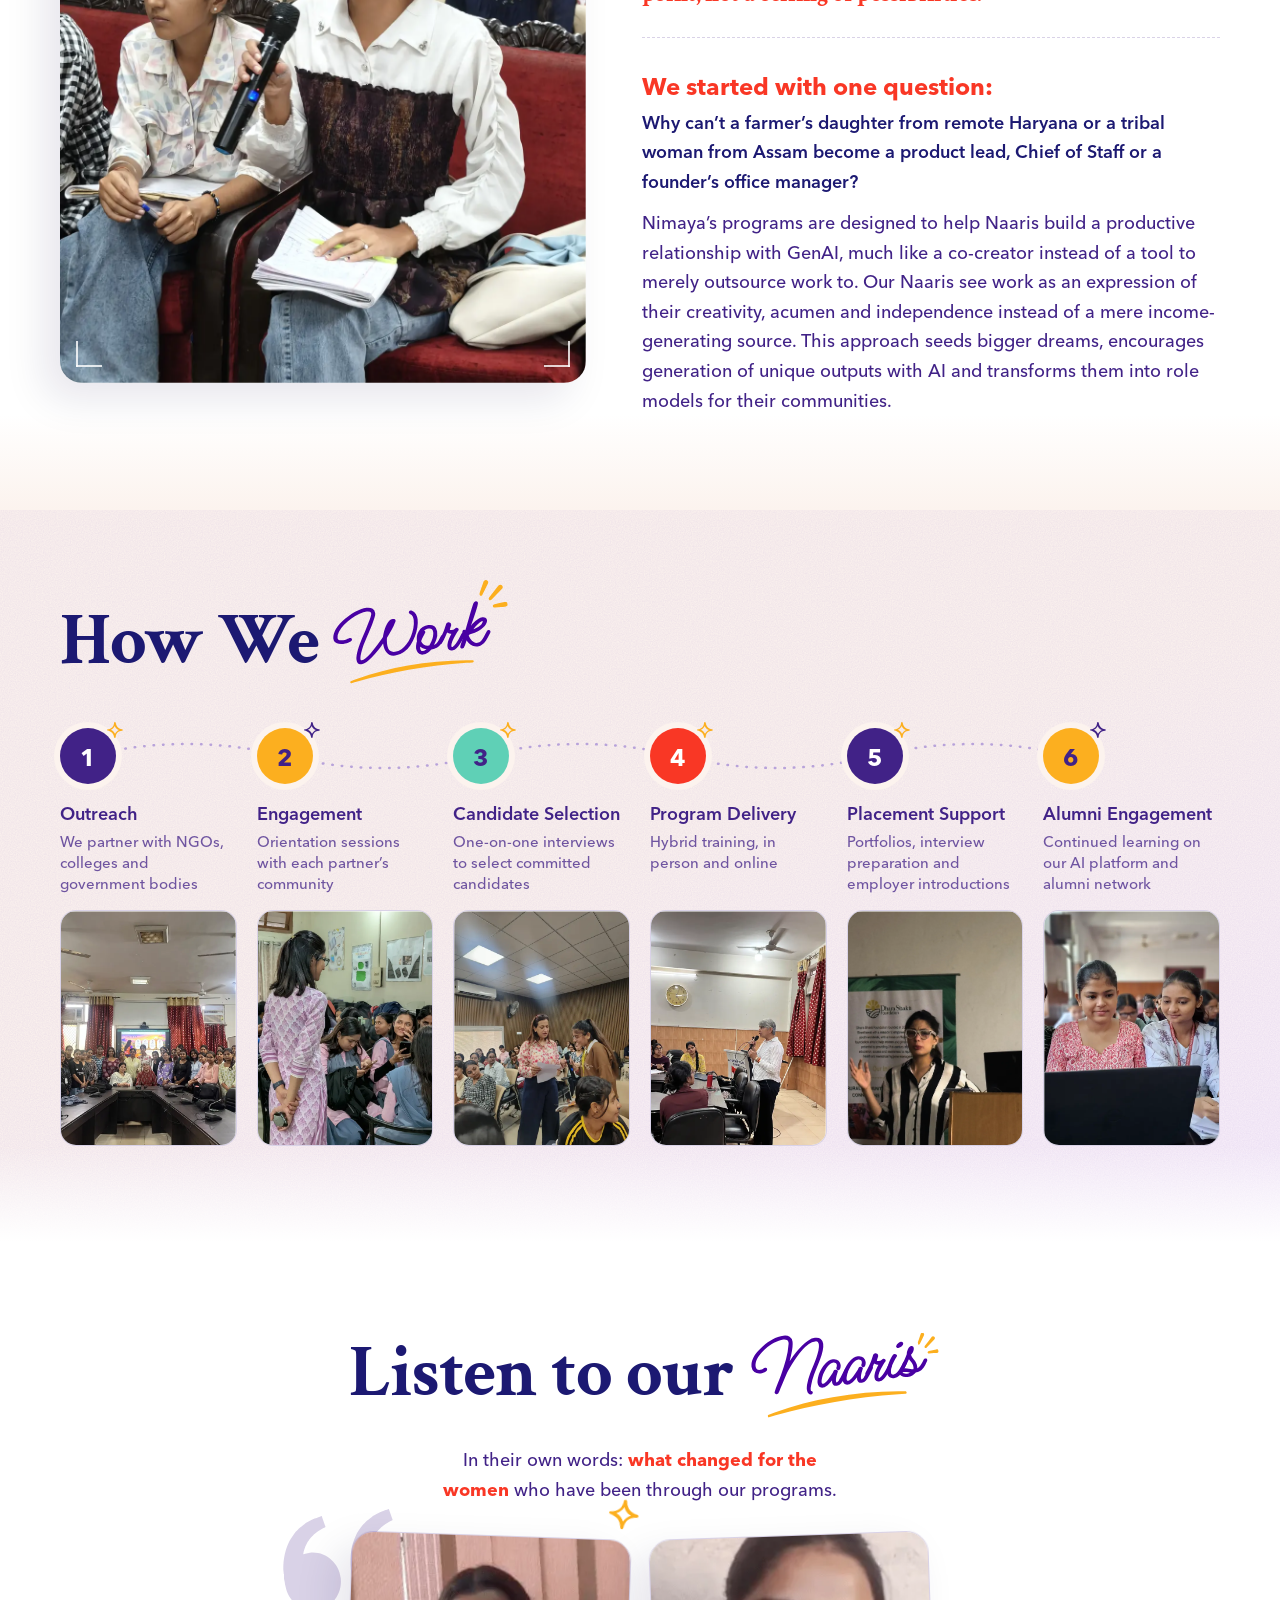
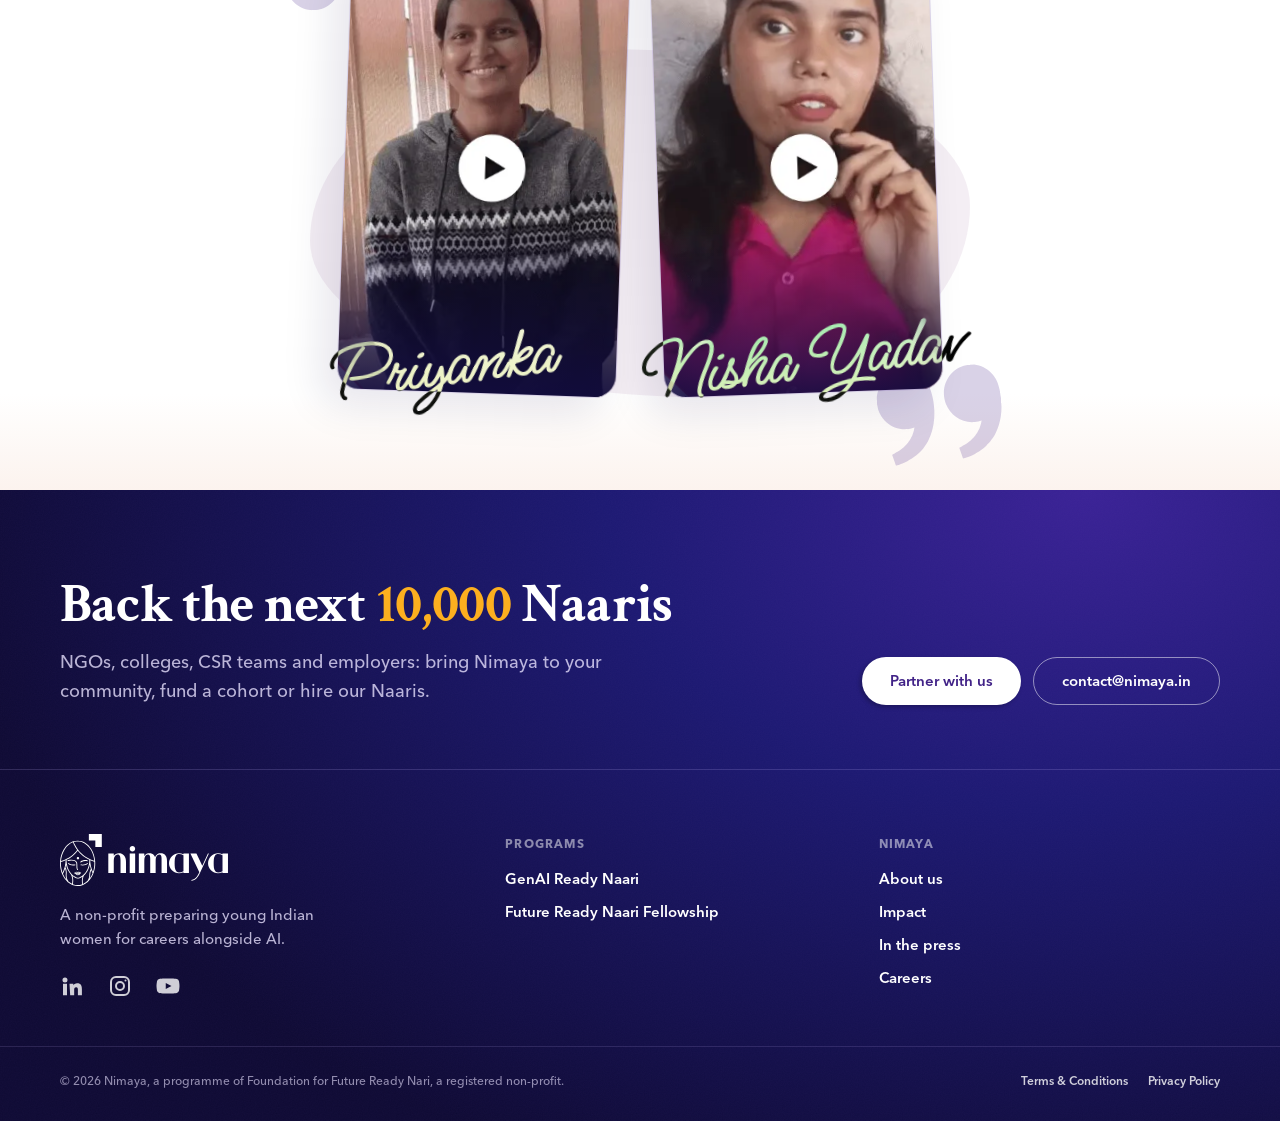
==== commit 90c52ed7: "Refactor code structure for improved readability and maintainability" ====
--- a/index.html
+++ b/index.html
@@ -405,22 +405,22 @@
         <h2 class="display milestones__title balance">Not for profit. Built like a <span class="nowrap">future-ready</span> <span class="script"><span class="script__swish" aria-hidden="true"></span>enterpris<span class="script__end">e<img class="script__earmarks" src="assets/Motifs/earmarks.svg" alt="" width="17" height="18"></span></span></h2>
         <ul class="milestones__grid" data-rail>
           <li class="stat" data-tab="Stakeholders" data-reveal="up" data-delay="0.1">
-            <div class="stat__media stat__media--photo"><img src="assets/img/photos/nfp-stakeholders.webp" style="object-position: 50% 65%" alt="Naaris smiling together in their classroom" width="800" height="1422" loading="lazy"></div>
+            <div class="stat__media stat__media--photo"><img src="assets/img/photos/nfp-stakeholders-v2.webp" style="object-position: 50% 65%" alt="Two Naaris speaking to their class with a mic" width="800" height="1067" loading="lazy"></div>
             <p class="stat__title balance">Naaris are stakeholders, not beneficiaries</p>
             <p class="stat__desc">Our programs are free, but never second-best. We hold every learning journey to the standard of the world’s leading skilling and academic institutions, because our Naaris deserve nothing less.</p>
           </li>
           <li class="stat" data-tab="Her context" data-reveal="up" data-delay="0.2">
-            <div class="stat__media stat__media--photo"><img src="assets/img/photos/learn-chandauli-class.webp" alt="Women in a village classroom in Chandauli, Uttar Pradesh" width="1200" height="900" loading="lazy"></div>
+            <div class="stat__media stat__media--photo"><img src="assets/img/photos/nfp-her-context-v2.webp" alt="A large group of Naaris together in their college hall" width="800" height="600" loading="lazy"></div>
             <p class="stat__title balance">Starting where she is</p>
             <p class="stat__desc">Our curriculum and delivery are shaped around the social, economic and regional context each Naari comes from. We take her where she wants to go, starting from where she is. With tribal women in Assam, that means using AI to elevate traditional designs and take them to market.</p>
           </li>
           <li class="stat" data-tab="Scale" data-reveal="up" data-delay="0.3">
-            <div class="stat__media stat__media--photo"><img src="assets/img/photos/nfp-scale.webp" style="object-position: 50% 65%" alt="A large group of Naaris cheering together in a hall" width="800" height="1418" loading="lazy"></div>
+            <div class="stat__media stat__media--photo"><img src="assets/img/photos/nfp-scale-v2.webp" alt="A packed hall of Naaris at a Nimaya session" width="1067" height="600" loading="lazy"></div>
             <p class="stat__title balance">Built to scale, with depth</p>
             <p class="stat__desc">Because AI agents carry most of our backend, we can reach the farthest corners of Bharat without losing the personalisation that makes learning stick.</p>
           </li>
           <li class="stat" data-tab="Smart Didi" data-reveal="up" data-delay="0.4">
-            <div class="stat__media stat__media--photo"><img src="assets/img/photos/nfp-smart-didi.webp" style="object-position: 50% 75%" alt="Naaris at a computer lab checking their phones" width="800" height="1422" loading="lazy"></div>
+            <div class="stat__media stat__media--photo"><img src="assets/img/photos/nfp-smart-didi-v2.webp" alt="A Naari working on her phone and notebook in class" width="800" height="1067" loading="lazy"></div>
             <p class="stat__title balance">Smart Didi (beta): support beyond the session</p>
             <p class="stat__desc">Learning doesn’t stop when the program ends. Smart Didi, Nimaya’s AI workplace coach, builds on what Naaris learned to help them handle real challenges at work.</p>
           </li>
@@ -481,9 +481,9 @@
         <div class="why__media" data-reveal="up">
           <!-- Naaris speaking up: the photos cross-fade in turn (data-fade) -->
           <figure class="frame why__photo" data-unmask data-fade="4">
-            <img class="is-on" src="assets/img/photos/why-speaking-up.webp" alt="A Naari reading out her answer to the class" width="1100" height="1467">
-            <img src="assets/img/photos/why-activity-1.webp" style="object-position: 50% 0%" alt="A Naari reading something on her phone" width="1100" height="1950" loading="lazy">
-            <img src="assets/img/photos/why-activity-2.webp" alt="A Naari standing up in front of her class" width="1100" height="1953" loading="lazy">
+            <img class="is-on" src="assets/img/photos/why-v2-1.webp" alt="A Naari speaking into the mic beside her classmate" width="1100" height="1467">
+            <img src="assets/img/photos/why-v2-2.webp" alt="A Naari presenting in front of a wall of sticky notes" width="1100" height="1467" loading="lazy">
+            <img src="assets/img/photos/why-v2-3.webp" alt="A trainer working with Naaris in their classroom" width="1100" height="1467" loading="lazy">
             <img src="assets/img/photos/why-activity-3.webp" alt="Naaris working together in class" width="1100" height="1956" loading="lazy">
           </figure>
         </div>
@@ -510,7 +510,7 @@
           <li class="work__step" data-reveal="up" data-delay="0.1">
             <span class="badge badge--purple">1</span>
             <div class="work__text"><h3>Outreach</h3><p>We partner with NGOs, colleges and government bodies</p></div>
-            <div class="work__img" data-unmask style="--d: 0.30s"><img src="assets/img/photos/work-outreach.webp" alt="" width="900" height="1200"></div>
+            <div class="work__img" data-unmask style="--d: 0.30s"><img src="assets/img/photos/work-outreach-v2.webp" alt="Naaris gathered in a college hall for an outreach session" width="1067" height="800"></div>
           </li>
           <li class="work__step" data-reveal="up" data-delay="0.2">
             <span class="badge badge--yellow">2</span>
@@ -525,7 +525,7 @@
           <li class="work__step" data-reveal="up" data-delay="0.4">
             <span class="badge badge--coral">4</span>
             <div class="work__text"><h3>Program Delivery</h3><p>Hybrid training, in person and online</p></div>
-            <div class="work__img" data-unmask style="--d: 0.75s"><img src="assets/img/photos/work-delivery.webp" alt="A classroom of Naaris following a session on screen" width="1067" height="800"></div>
+            <div class="work__img" data-unmask style="--d: 0.75s"><img src="assets/img/photos/work-delivery-v2.webp" alt="A trainer speaking to a room of Naaris" width="1067" height="800"></div>
           </li>
           <li class="work__step" data-reveal="up" data-delay="0.5">
             <span class="badge badge--purple">5</span>
--- a/css/style.css
+++ b/css/style.css
@@ -1366,7 +1366,7 @@
   position: absolute;
   left: 0;
   top: 0;
-  z-index: 3;
+  z-index: 4;
   width: 280px;
   padding: 14px 16px;
   background: #fff;
@@ -2017,7 +2017,8 @@
 .hero--home .hero__wrap { grid-template-columns: minmax(0, 1fr) minmax(0, 1fr); gap: 56px; min-height: 0; }
 
 .reach-map--hero { max-width: max(420px, min(600px, calc((100svh - var(--nav-h) - 170px) * 1000 / 1115))); margin-inline: auto 0; }
-.reach-map__layer { z-index: 3; pointer-events: none; }
+/* The layer stacks nothing of its own, so photos can sit between its pins (below) and its cards (above) */
+.reach-map__layer { z-index: auto; pointer-events: none; }
 .reach-pin, .reach-card { pointer-events: auto; }
 .reach-map__links {
   position: absolute;
@@ -2039,7 +2040,7 @@
   position: absolute;
   left: var(--x);
   top: var(--y);
-  z-index: 2;
+  z-index: 3;
   width: 36%;
   margin: 0;
   padding: 6px 6px 0;
@@ -2663,10 +2664,15 @@
 
 /* Phones: one photo at a time, cross-fading */
 @media (max-width: 700px) {
-  .landing { min-height: 560px; }
+  /* Grows past the screen rather than clipping, and always clears the bar */
+  .landing { height: auto; min-height: 100svh; padding-top: calc(var(--nav-h) + 16px); }
   .landing__panels { grid-template-columns: minmax(0, 1fr); }
   .landing__panel { grid-area: 1 / 1; animation: landing-cycle 15s linear calc(var(--i) * 5s - 15s) infinite; }
-  .landing__logo { width: min(62vw, 260px); }
+  /* Sized by the screen's height too, so short phones keep it all in view */
+  .landing__logo { width: min(62vw, 260px, 26svh * 1.11); transform-origin: 0 0; will-change: translate, scale; }
+  /* The bar's logo waits for the landing logo to arrive (see initLogoHandoff) */
+  .has-dark-landing .nav__logo { opacity: var(--logo-in, 1); }
+  .has-dark-landing .nav.is-open .nav__logo { opacity: 1; }
   .landing .hero__title { font-size: 26px; }
 }
 @keyframes landing-cycle {
@@ -3229,3 +3235,4 @@
   .rail__dot.is-active::before { background: var(--coral); scale: 1.35; }
 }
 
+
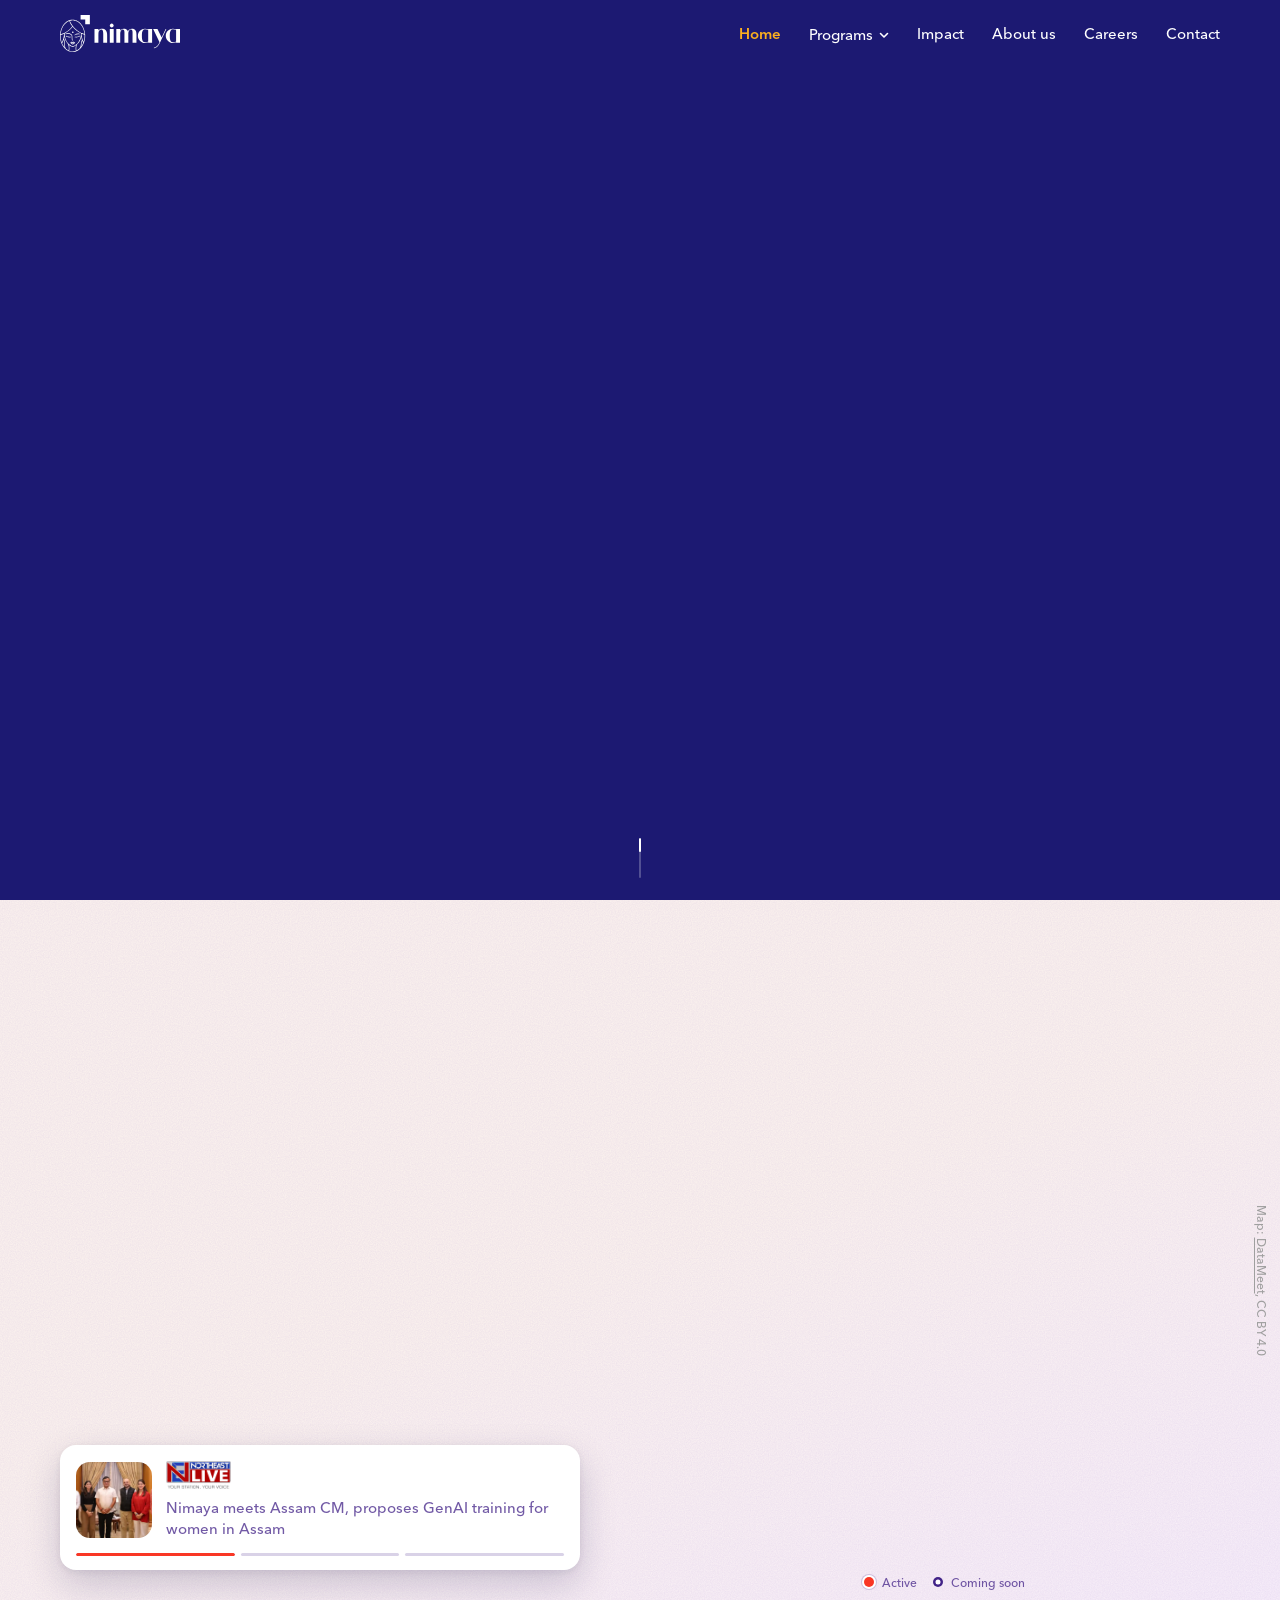
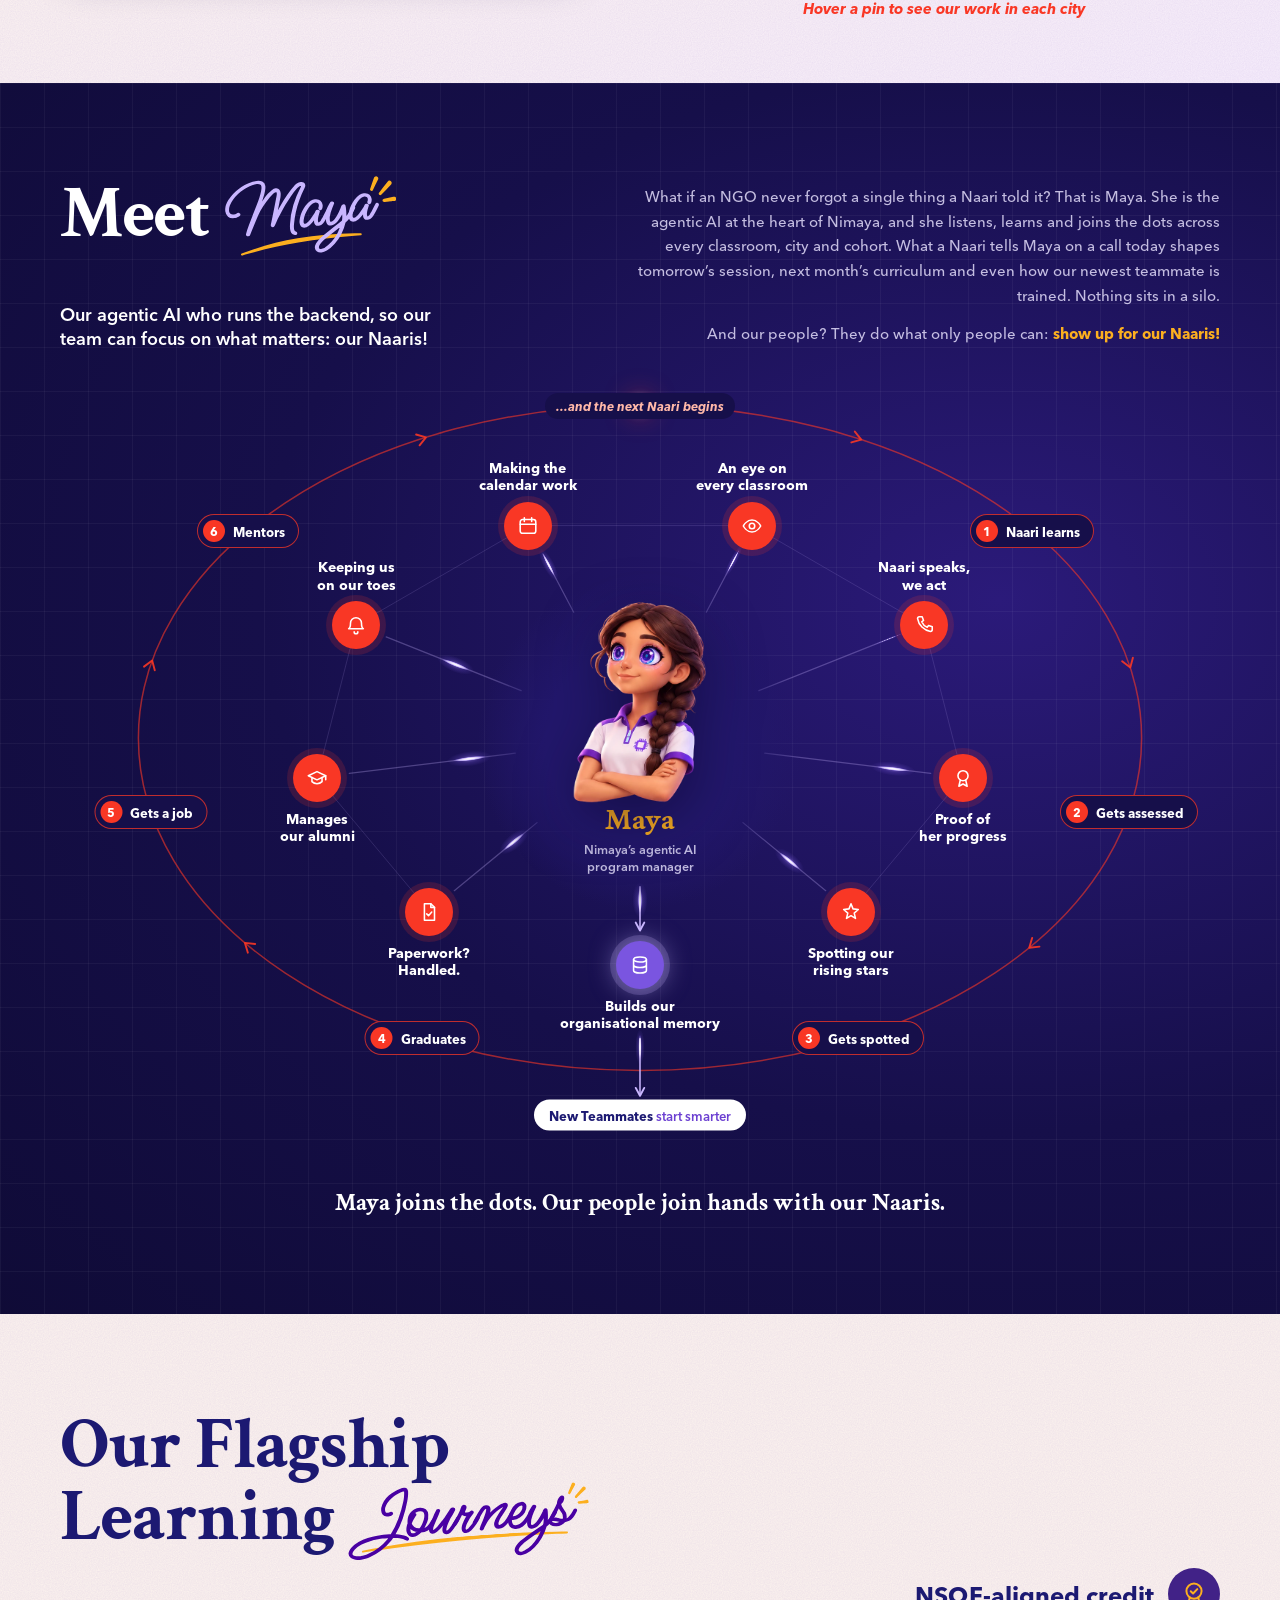
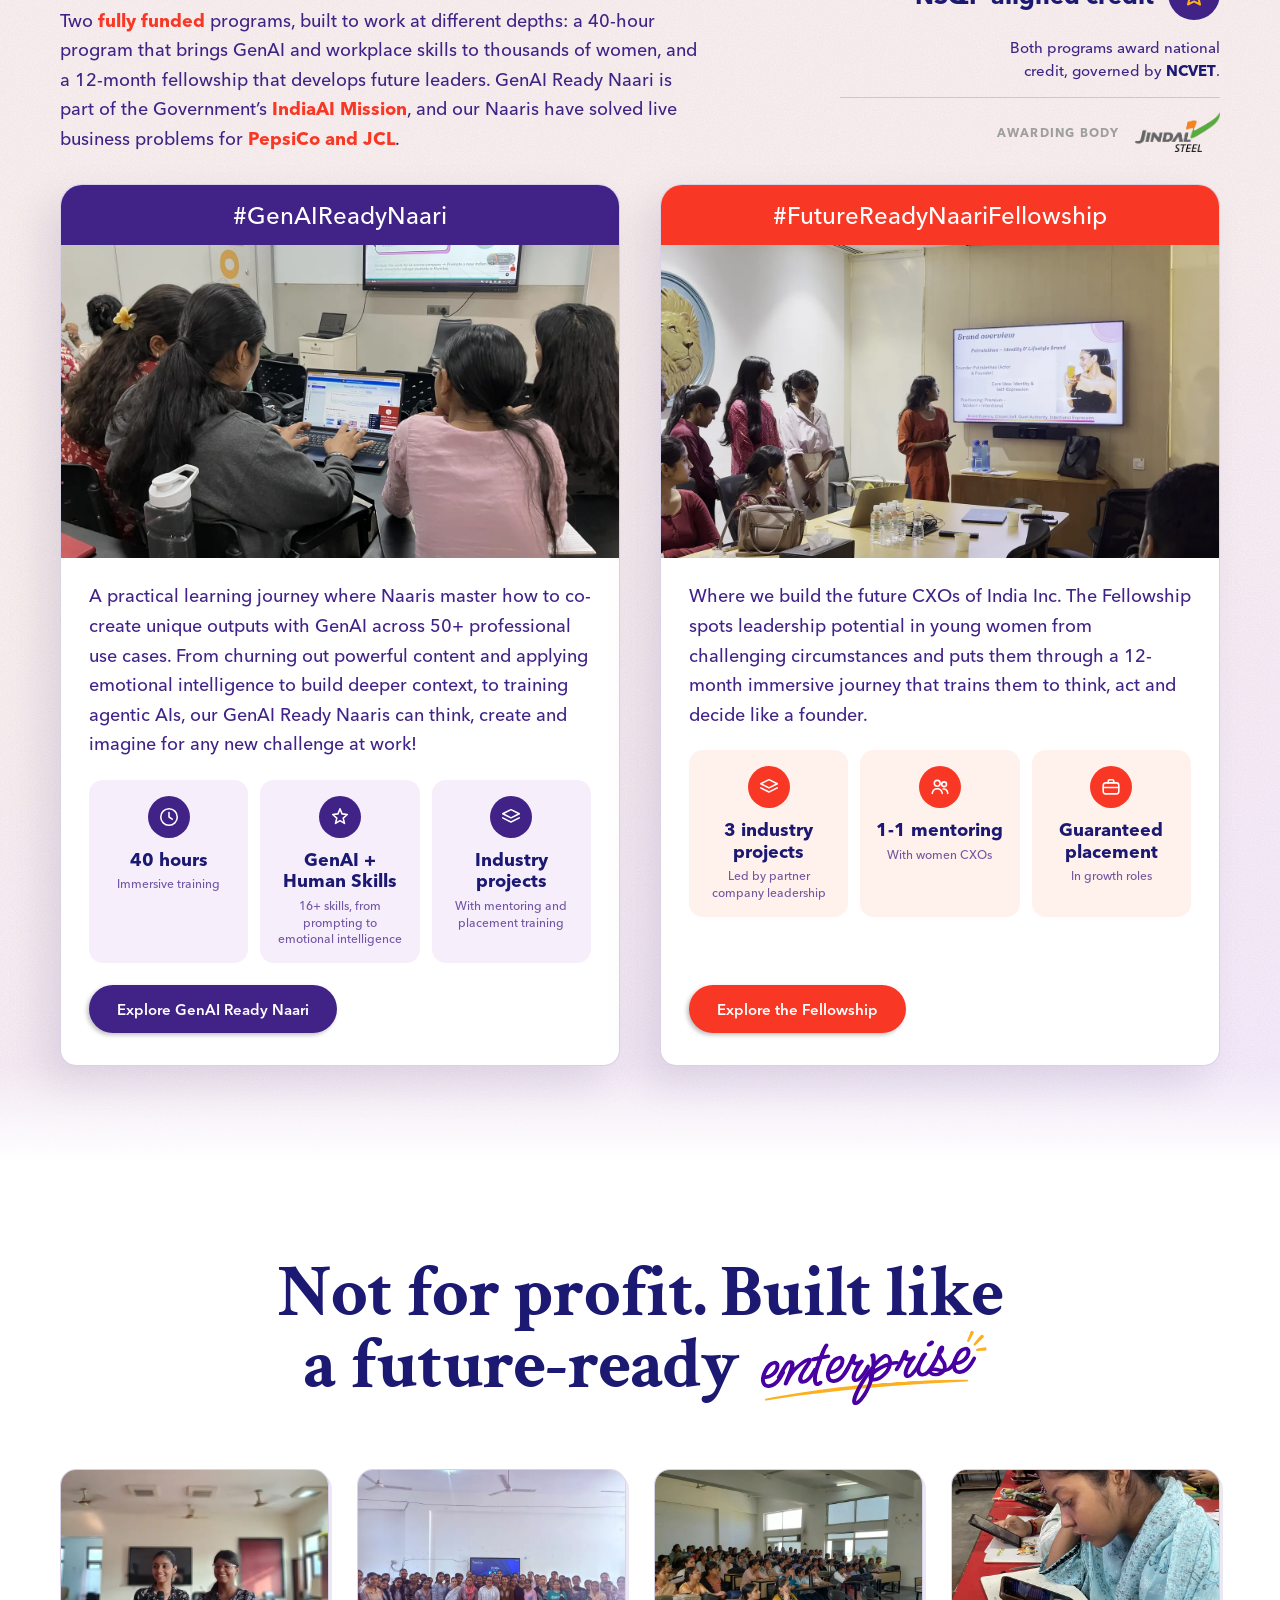
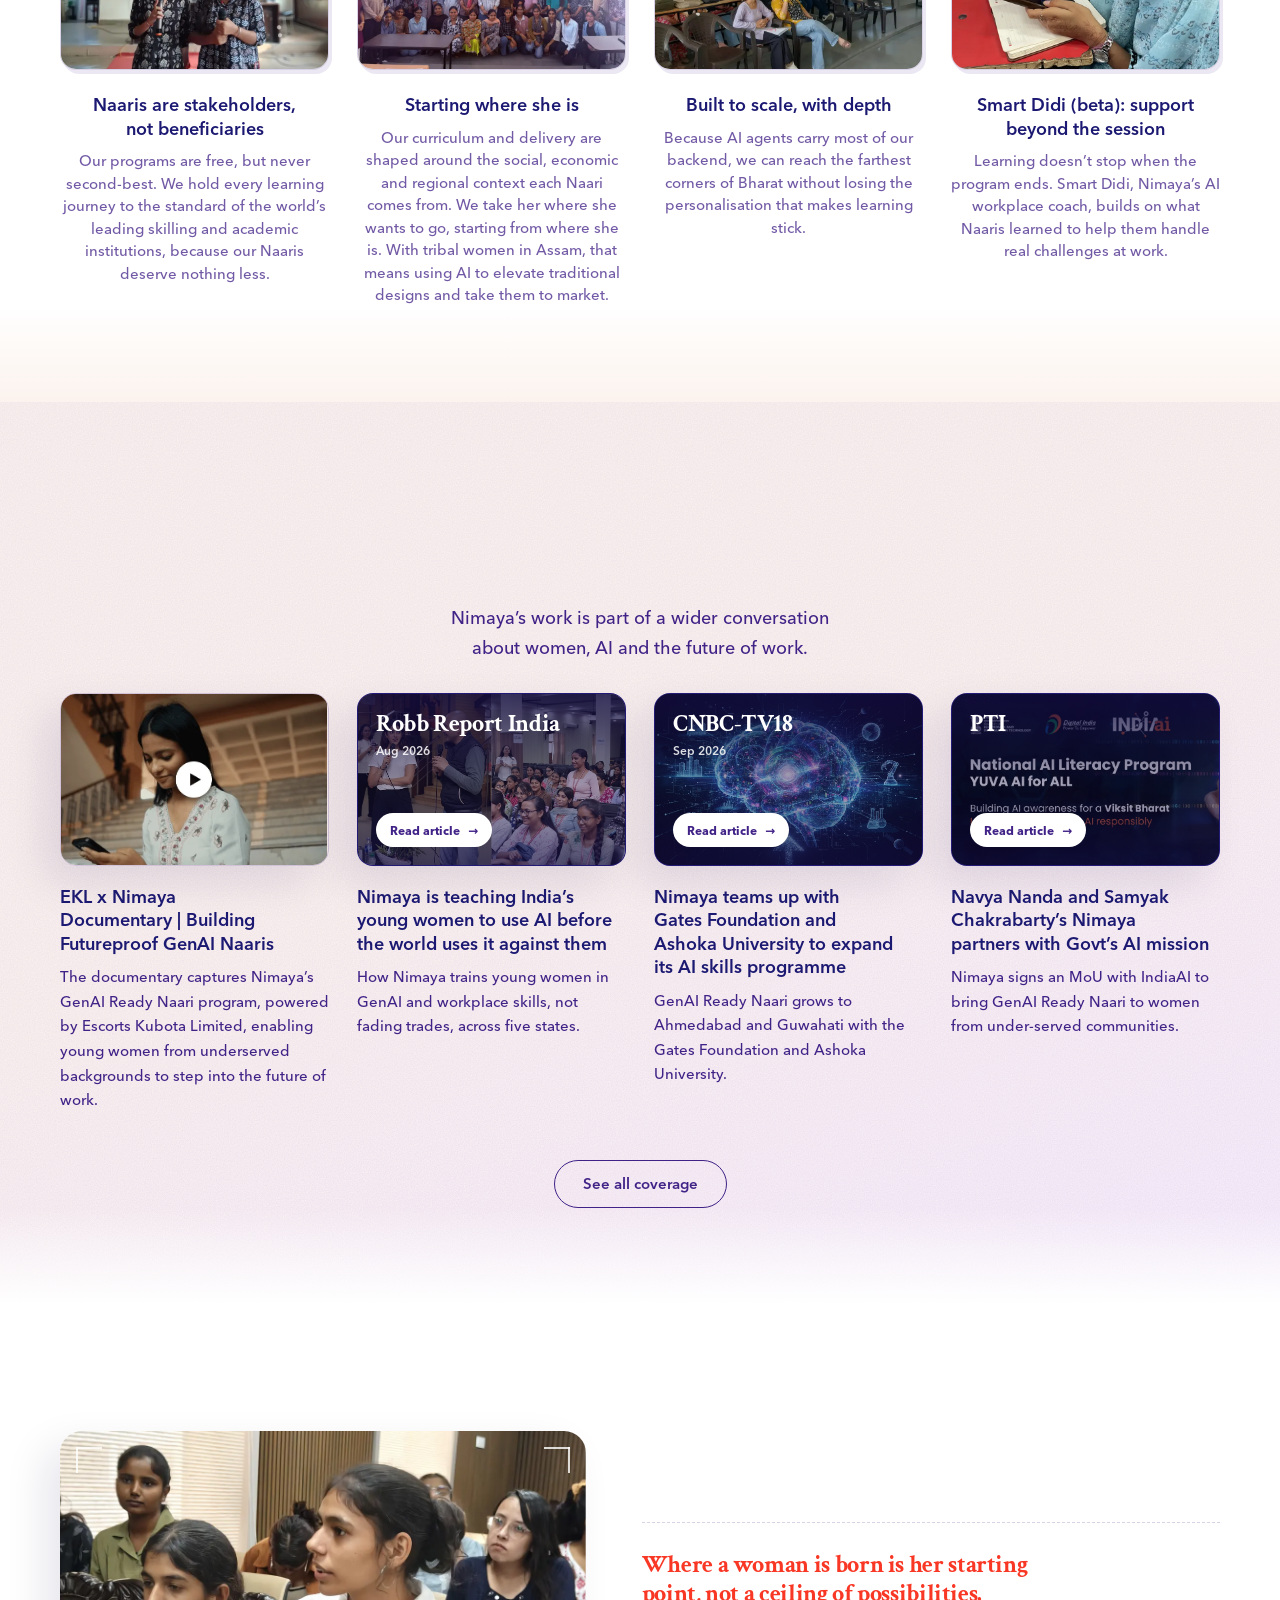
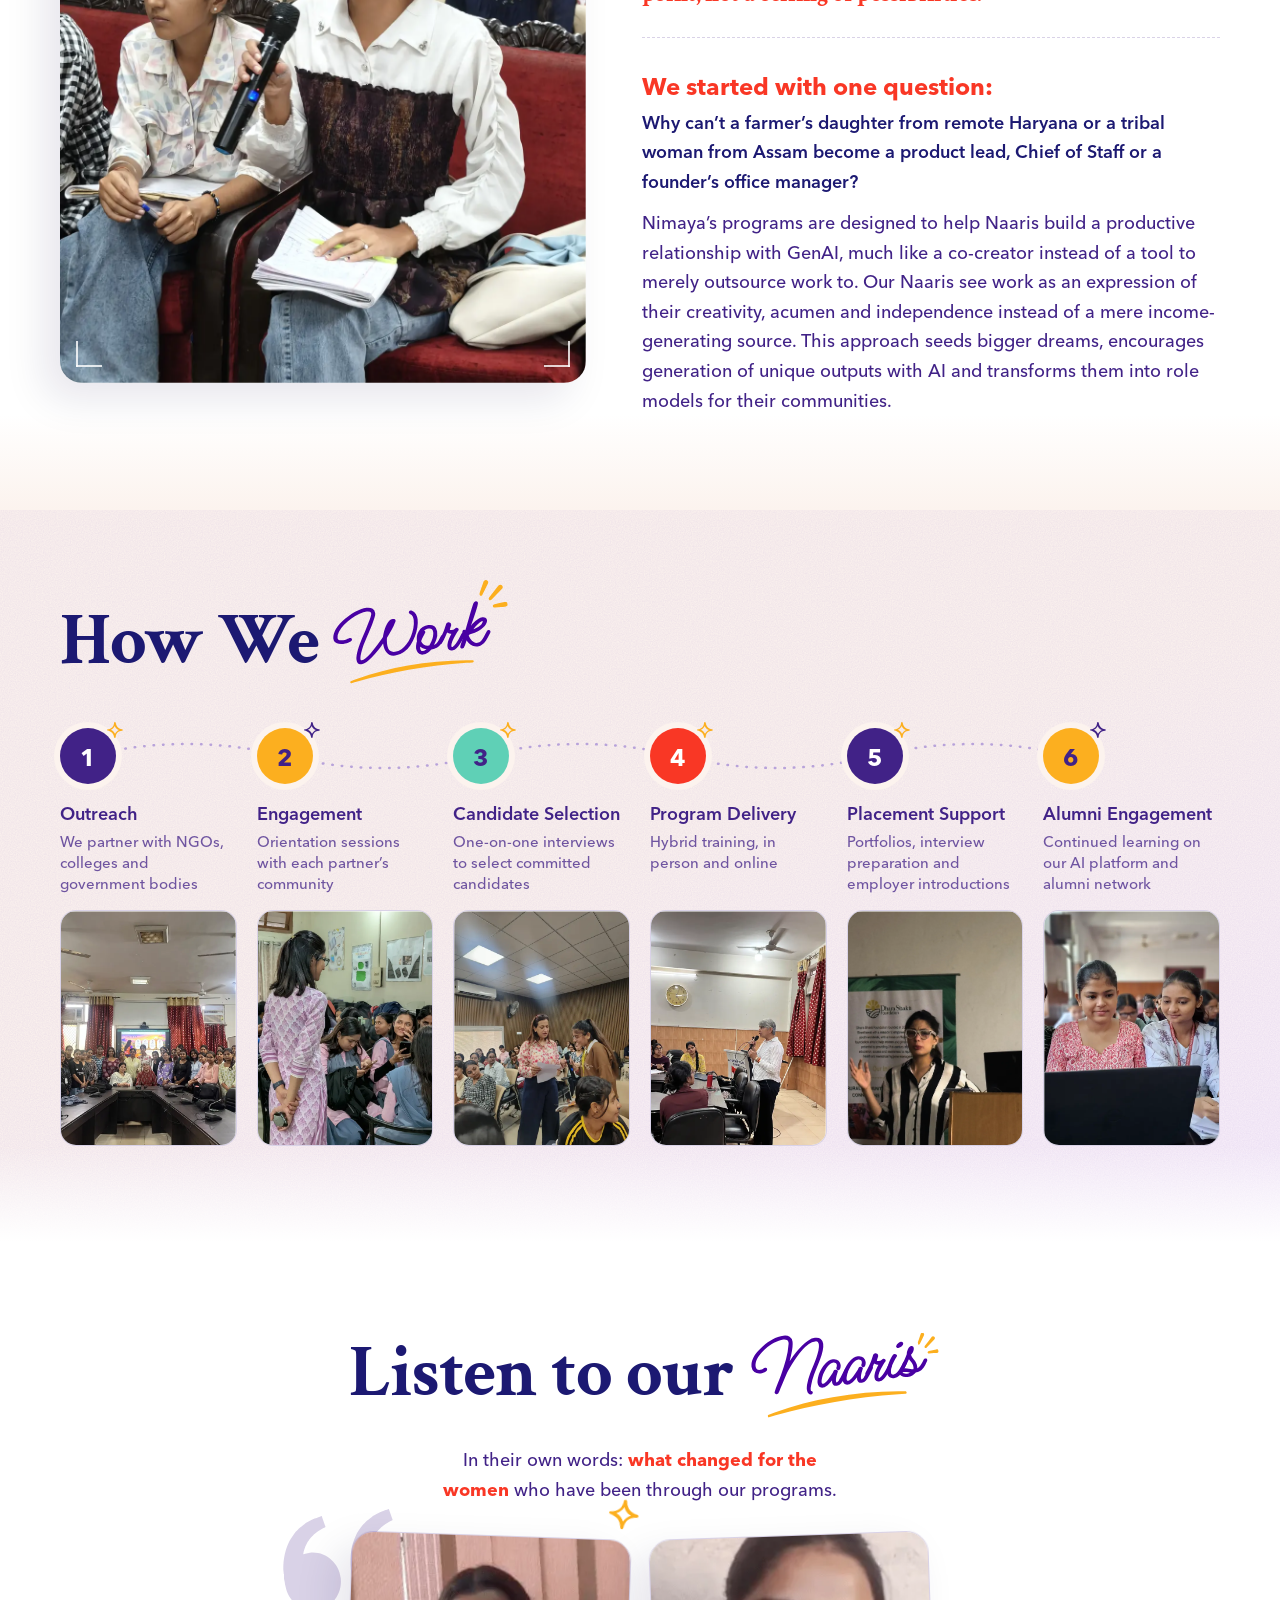
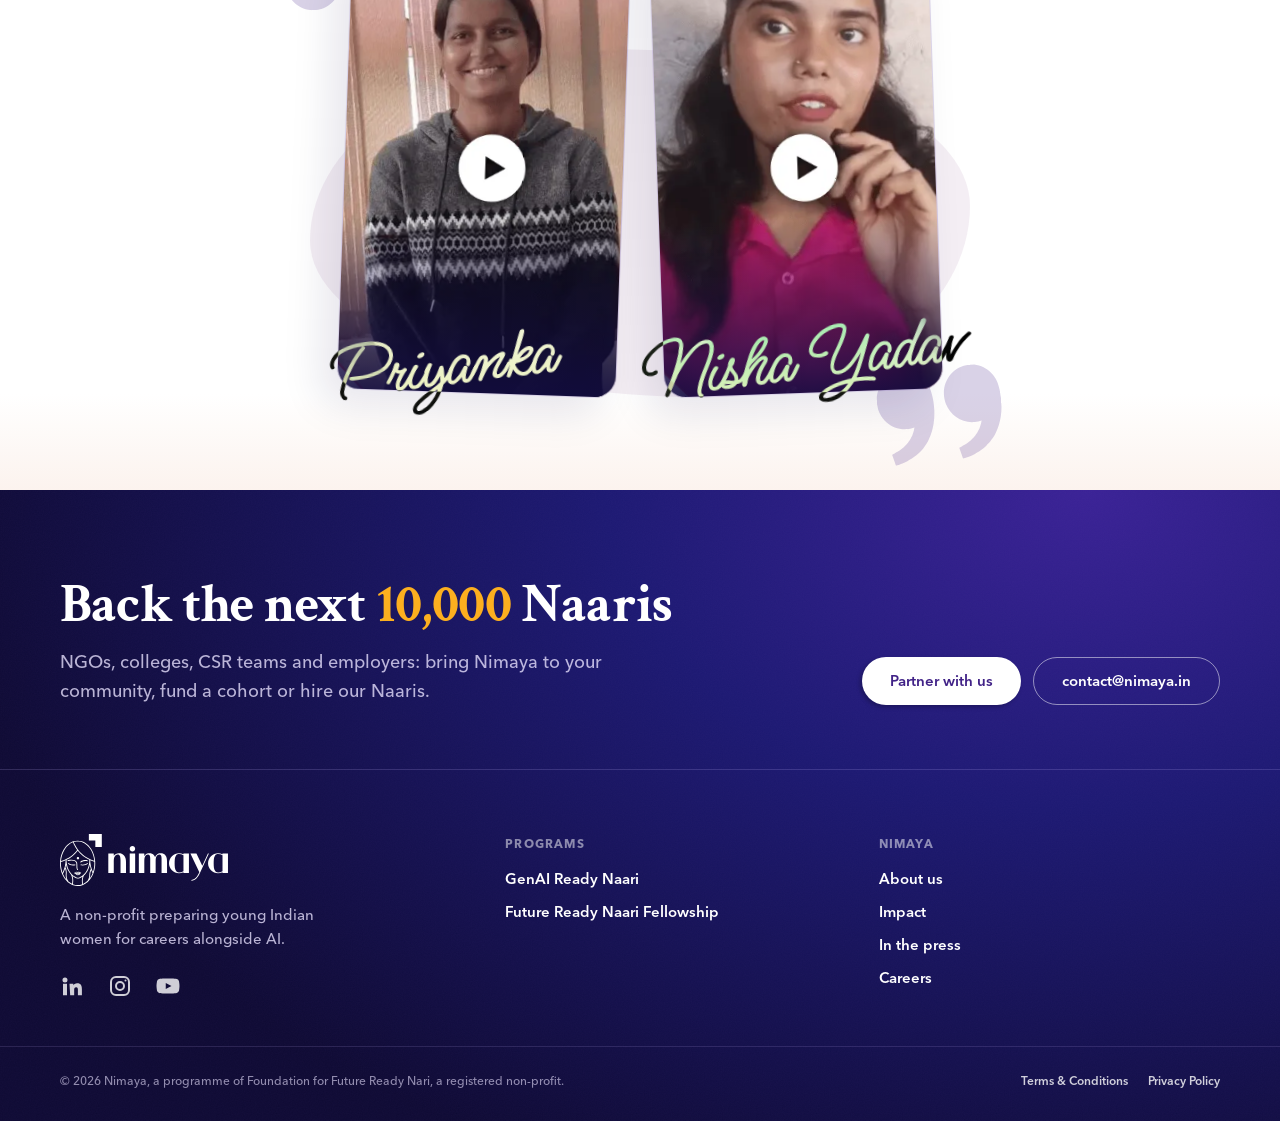
==== commit 6fb096b1: "Refactor code structure for improved readability and maintainability" ====
--- a/index.html
+++ b/index.html
@@ -484,6 +484,9 @@
             <img class="is-on" src="assets/img/photos/why-v2-1.webp" alt="A Naari speaking into the mic beside her classmate" width="1100" height="1467">
             <img src="assets/img/photos/why-v2-2.webp" alt="A Naari presenting in front of a wall of sticky notes" width="1100" height="1467" loading="lazy">
             <img src="assets/img/photos/why-v2-3.webp" alt="A trainer working with Naaris in their classroom" width="1100" height="1467" loading="lazy">
+            <img src="assets/img/photos/why-speaking-up.webp" alt="A Naari reading out her answer to the class" width="1100" height="1467" loading="lazy">
+            <img src="assets/img/photos/why-activity-1.webp" style="object-position: 50% 0%" alt="A Naari reading something on her phone" width="1100" height="1950" loading="lazy">
+            <img src="assets/img/photos/why-activity-2.webp" alt="A Naari standing up in front of her class" width="1100" height="1953" loading="lazy">
             <img src="assets/img/photos/why-activity-3.webp" alt="Naaris working together in class" width="1100" height="1956" loading="lazy">
           </figure>
         </div>
--- a/css/style.css
+++ b/css/style.css
@@ -2936,7 +2936,6 @@
 .fact__icon svg { width: 18px; height: 18px; fill: none; stroke: currentColor; stroke-width: 1.9; stroke-linecap: round; stroke-linejoin: round; }
 .page-hero__facts .fact b { font-size: var(--fs-5); white-space: nowrap; }
 .page-hero__facts .fact span:not(.fact__icon) { font-size: var(--fs-6); }
-.page-hero__facts .fact span:not(.fact__icon)::before { content: "·"; margin-right: 8px; color: var(--on-dark-faint); }
 @media (max-width: 700px) {
   .page-hero__facts { display: flex; flex-wrap: wrap; gap: 8px; }
   .page-hero__facts .fact,
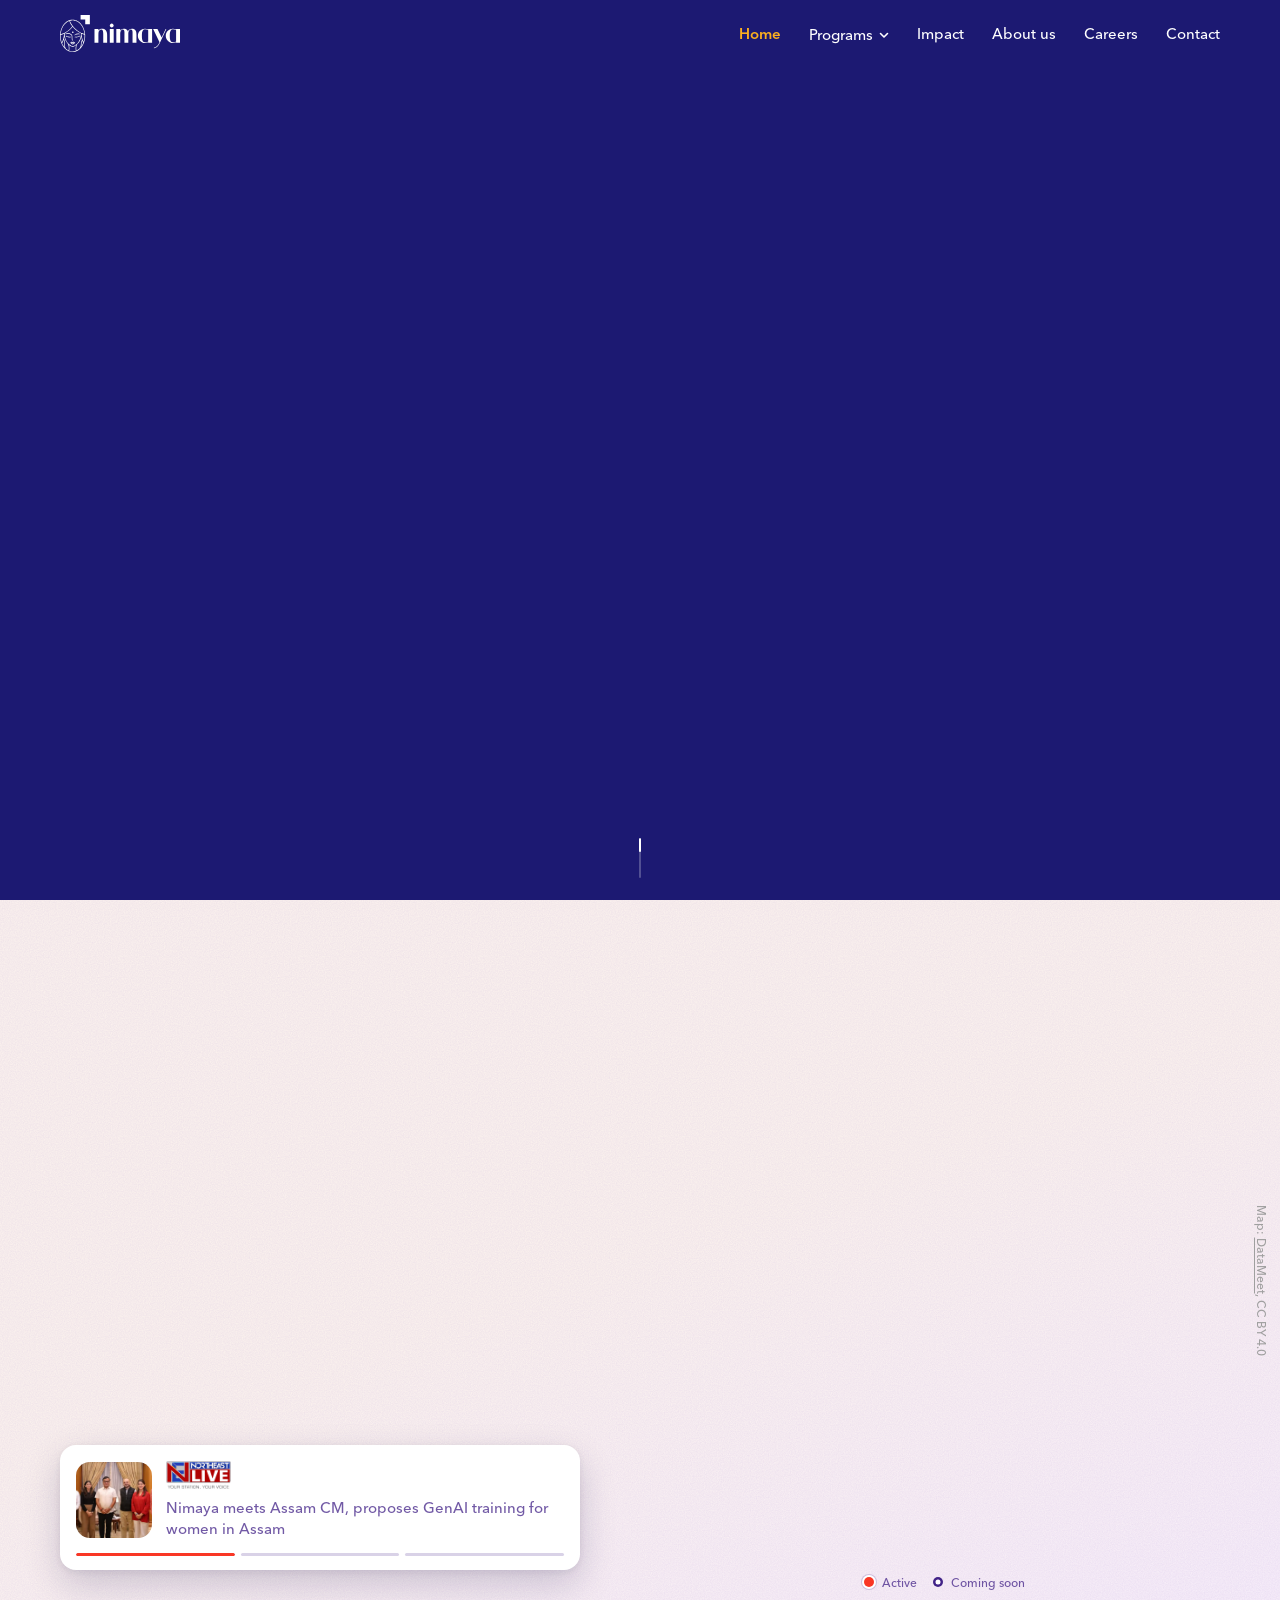
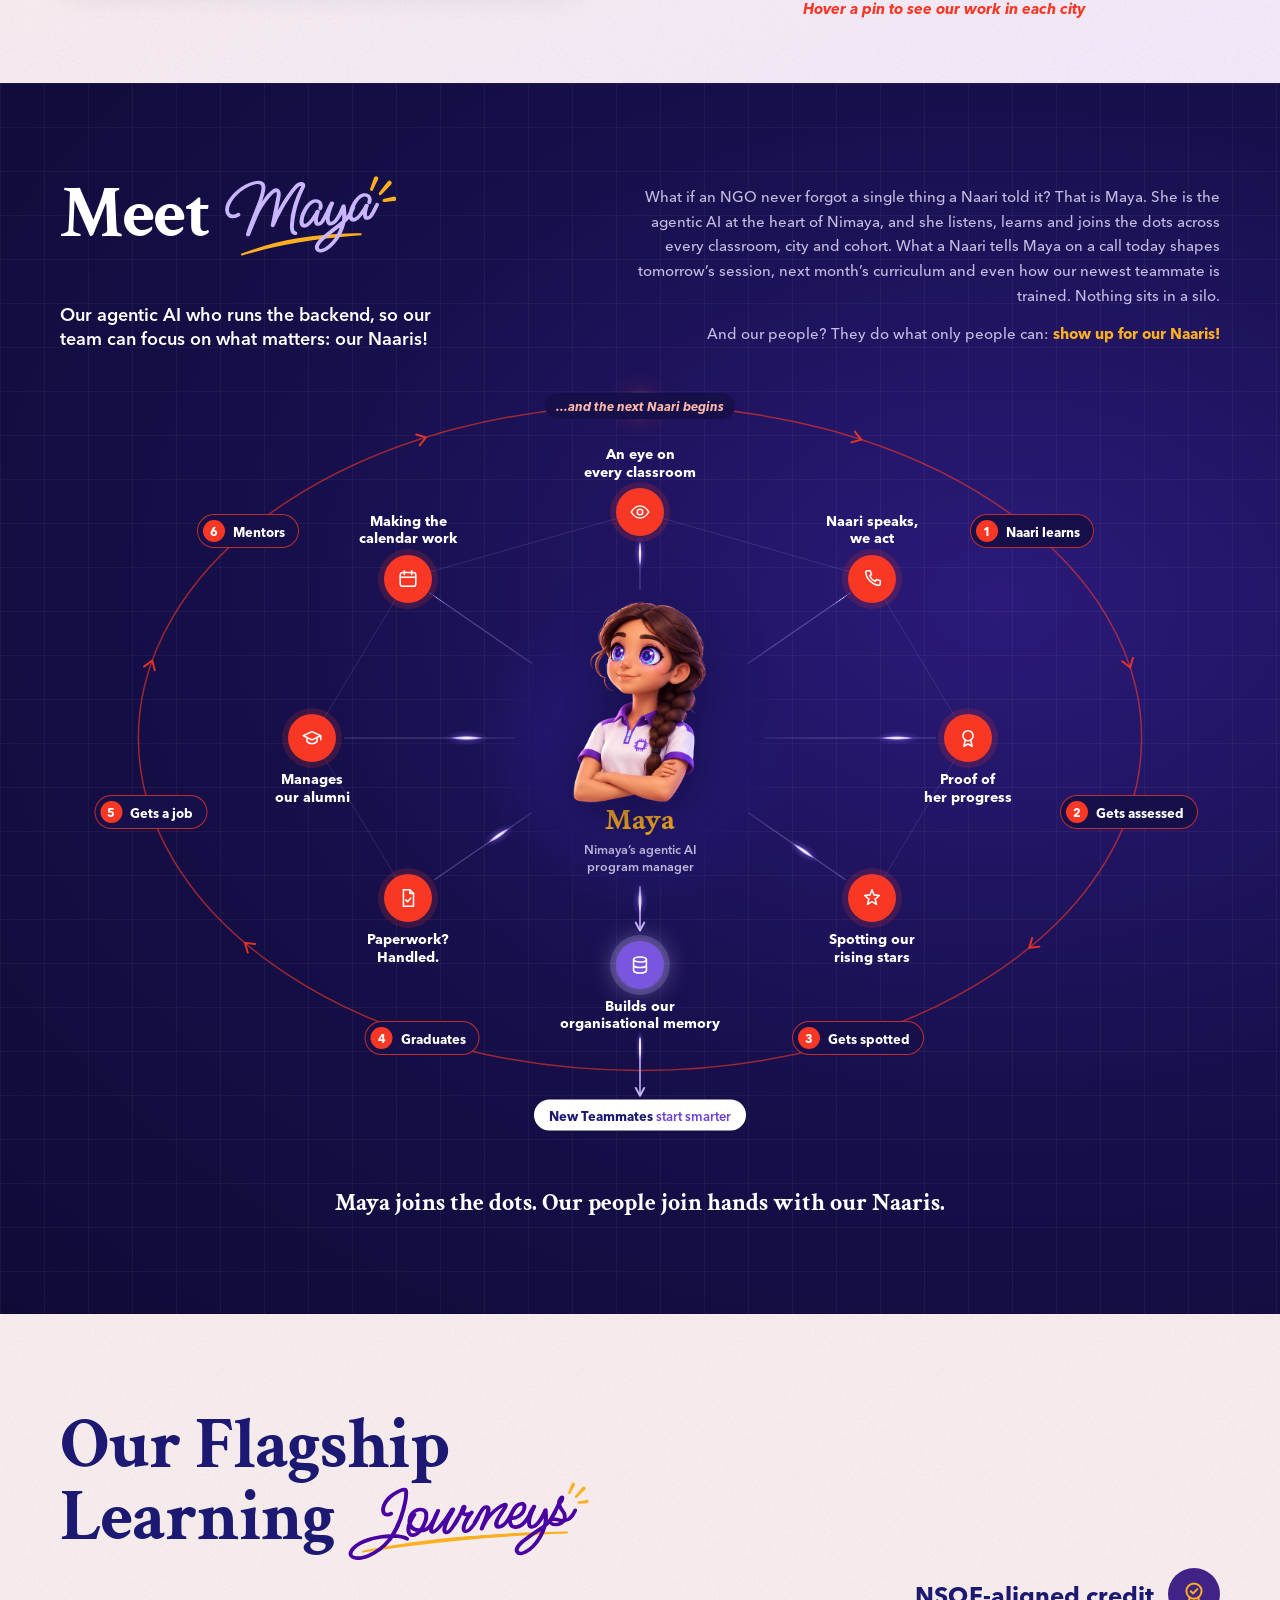
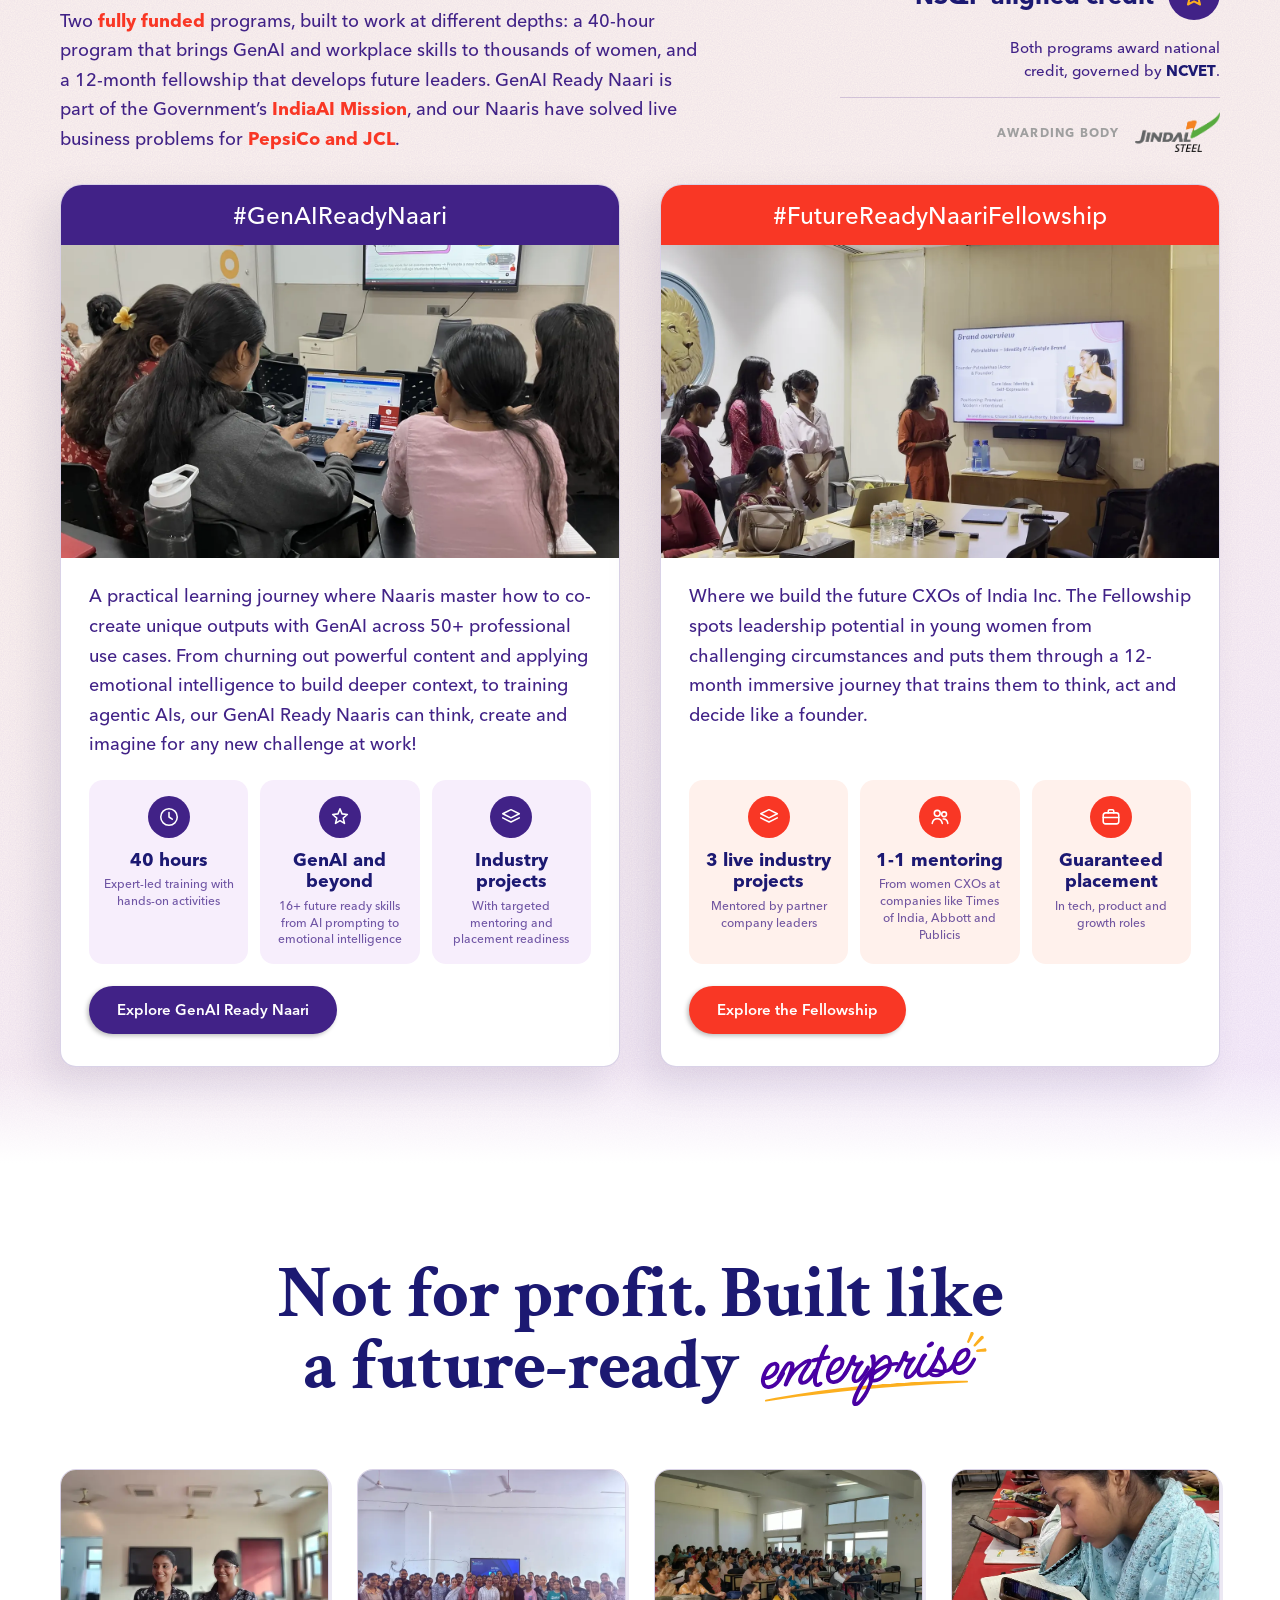
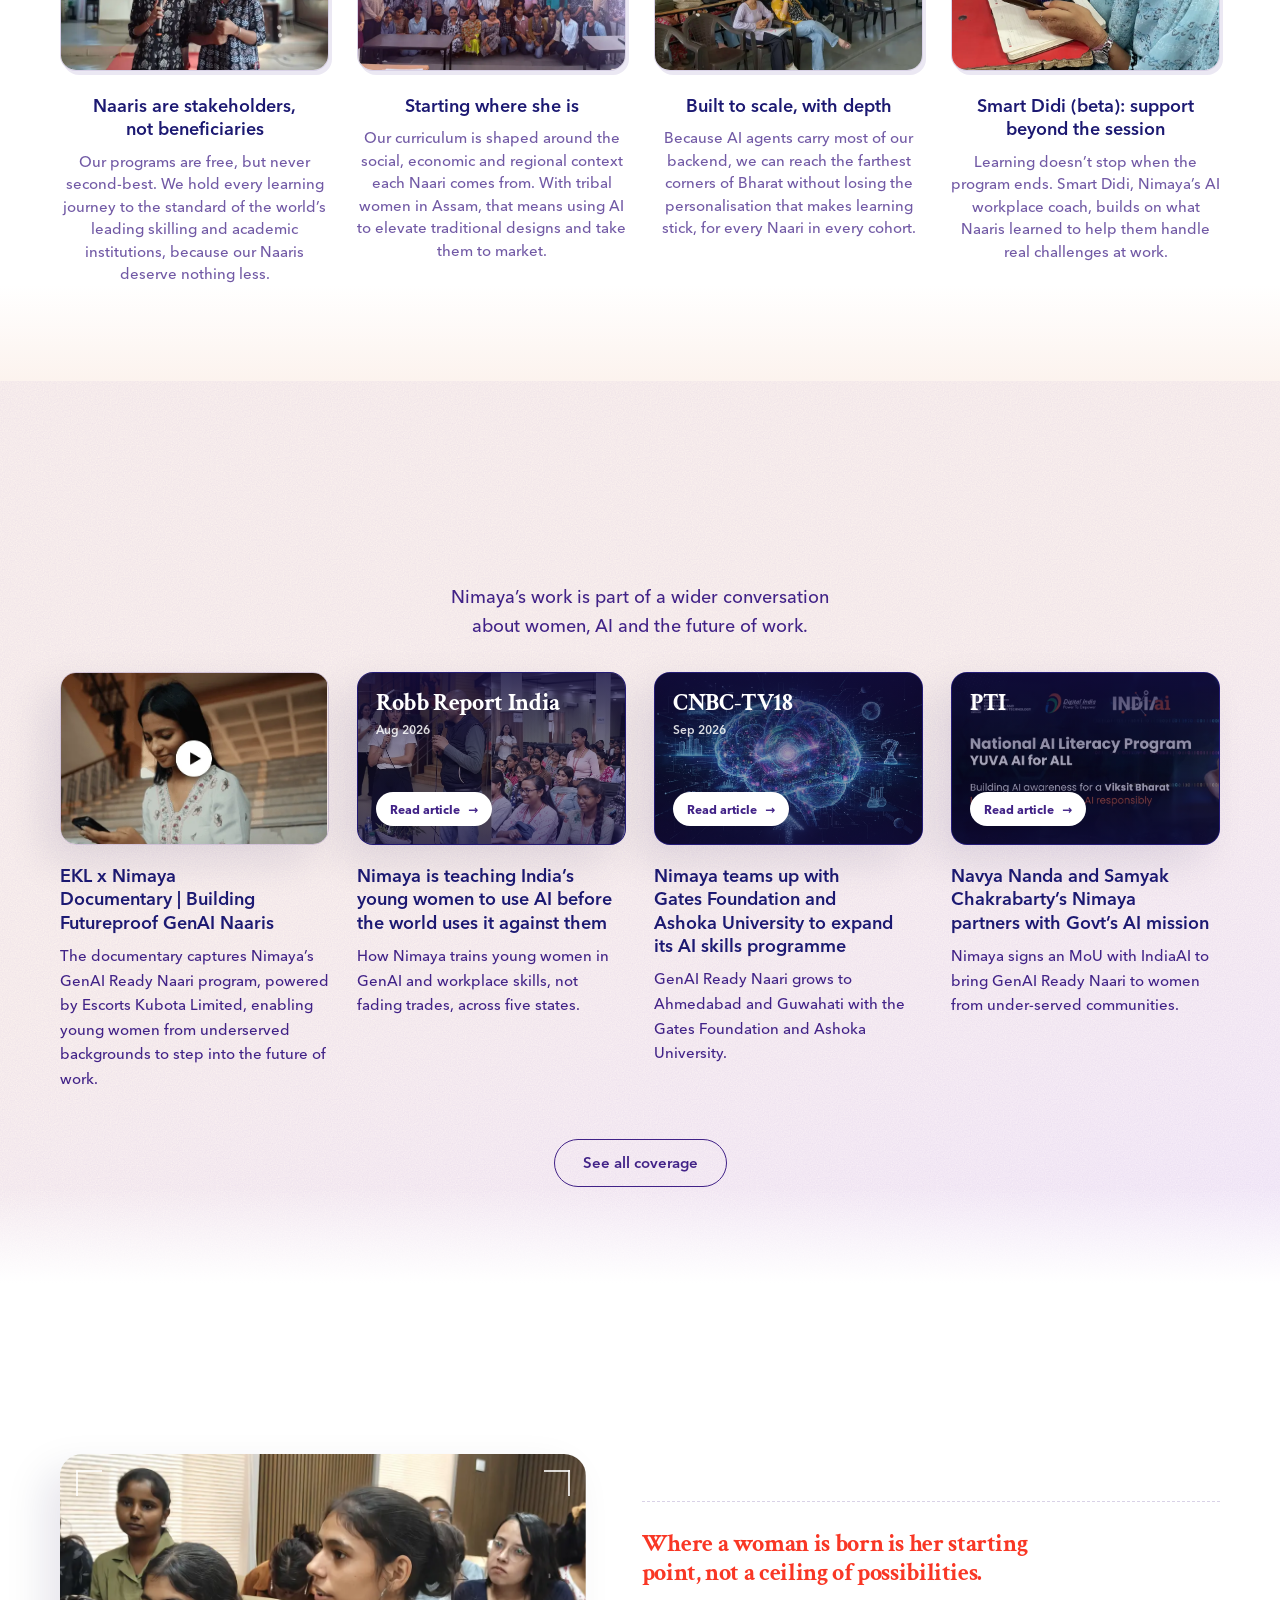
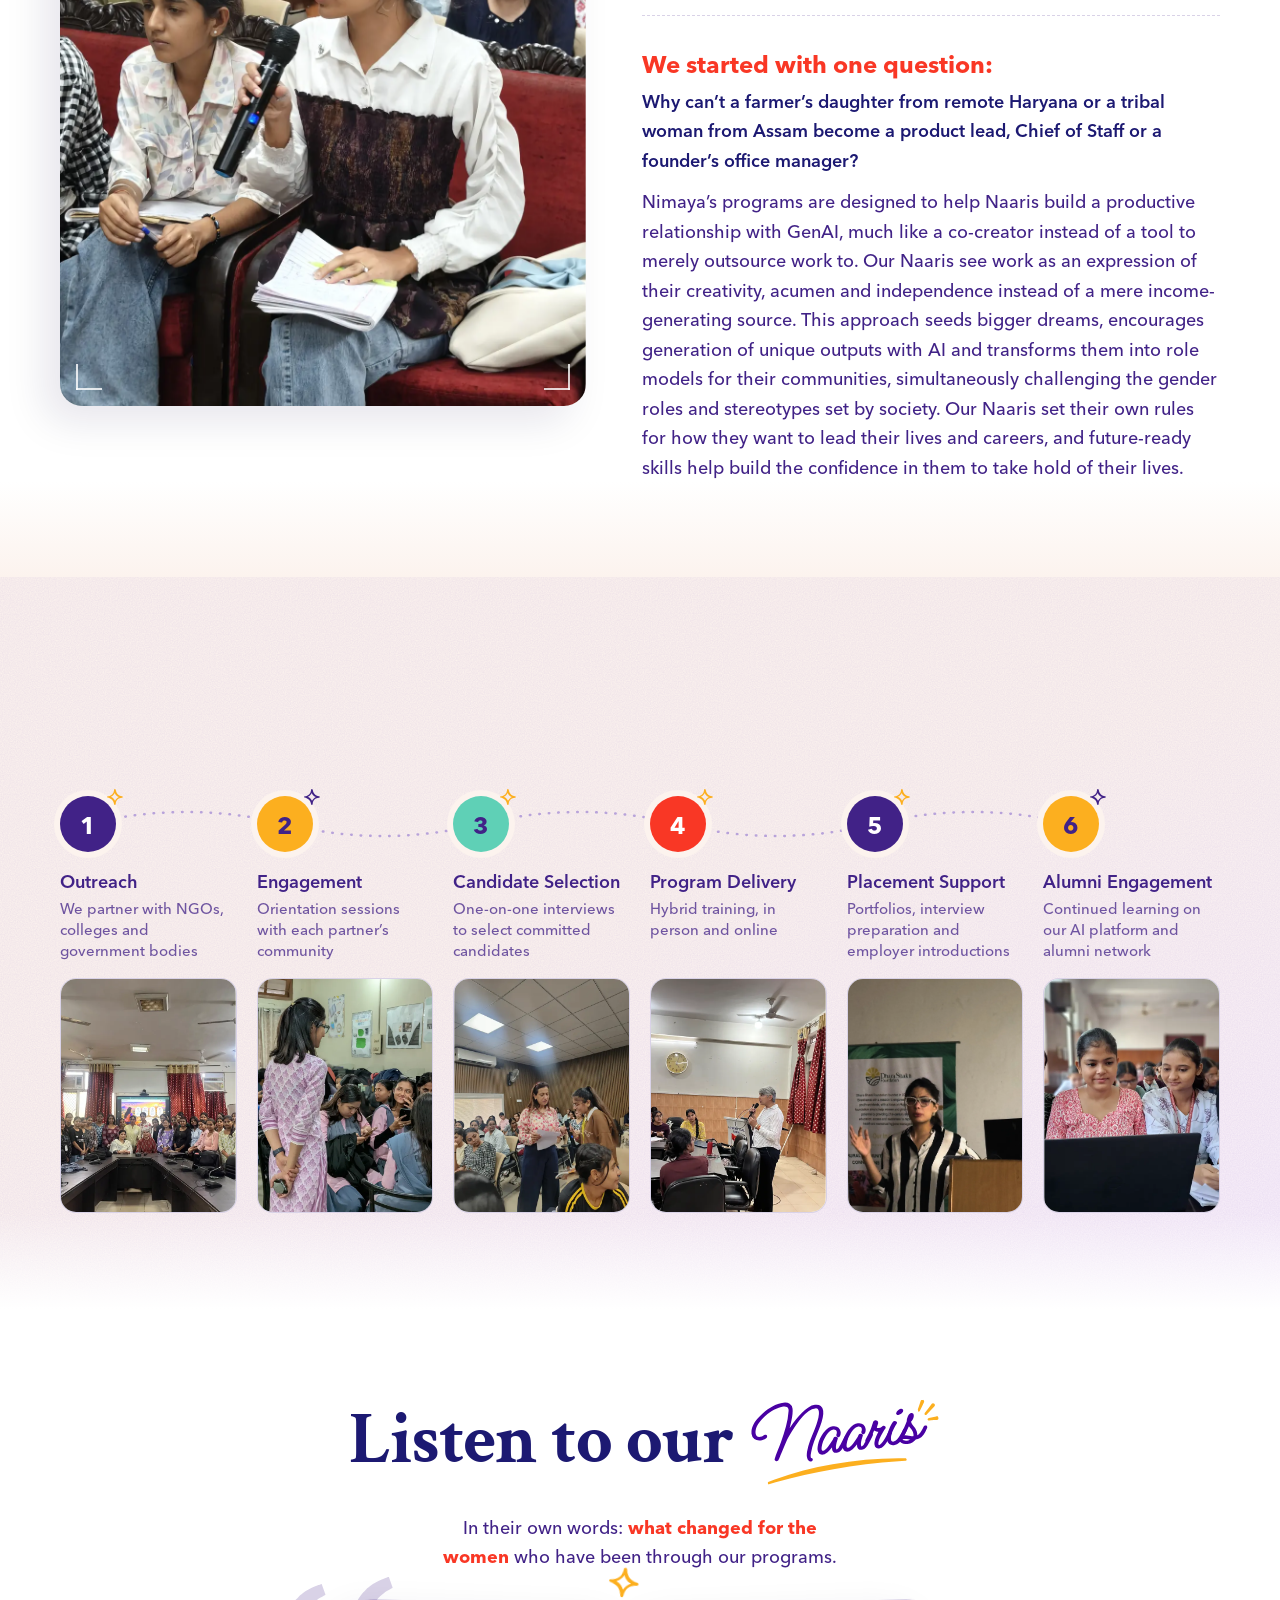
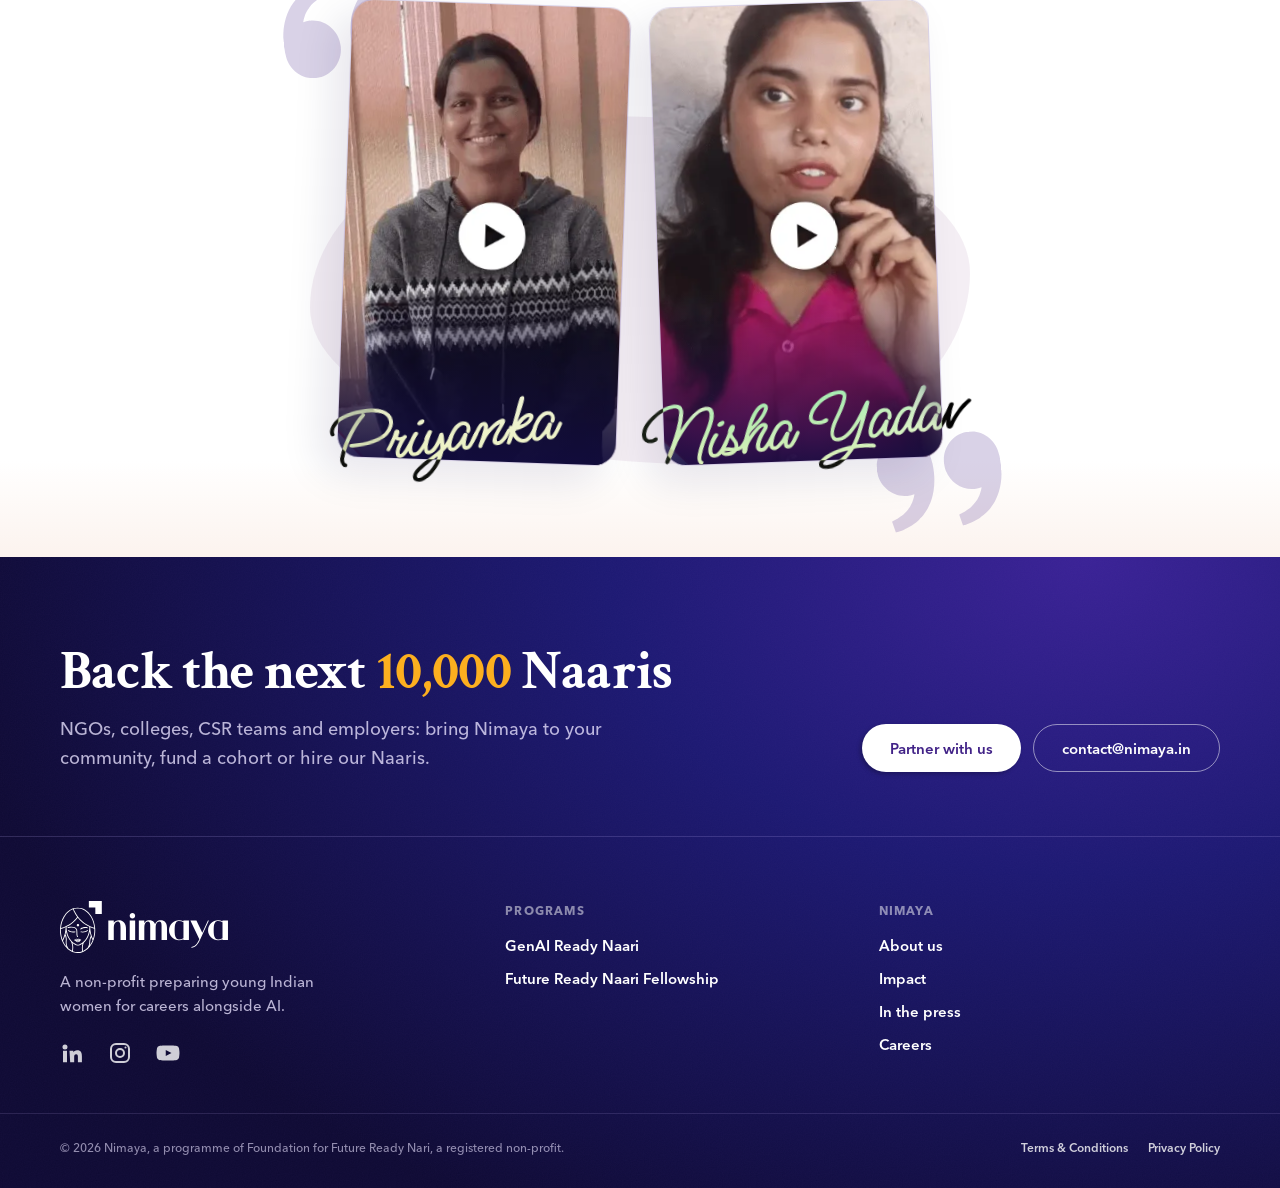
==== commit 7affee6b: "Enhance program card layout for better alignment and update quotes for clarity" ====
--- a/index.html
+++ b/index.html
@@ -208,20 +208,20 @@
           </ol>
 
           <ul class="maya__nodes">
-            <li class="maya__node" data-id="speaks" data-a="330">
+            <li class="maya__node" data-id="speaks" data-a="315">
               <span class="maya__photo"><img src="assets/img/photos/learn-bahadurgarh-phone.webp" alt="Naaris in Bahadurgarh working together on a phone" width="1200" height="900" loading="lazy" draggable="false"></span>
               <span class="maya__icon"><svg viewBox="0 0 24 24" aria-hidden="true"><path d="M7 3h3l1.5 4-2 1.5a11 11 0 0 0 6 6l1.5-2 4 1.5v3a2 2 0 0 1-2 2A17 17 0 0 1 5 5a2 2 0 0 1 2-2z"/></svg></span>
               <span class="maya__name">Naari speaks, we act</span>
               <span class="maya__card">
                 <b class="maya__card-name" aria-hidden="true">Naari speaks, we act</b>
-                <span class="maya__text">Maya calls every Naari and turns her feedback into fixes.</span>
-                <span class="maya__flows">
-                  <span class="maya__flow maya__flow--in"><svg viewBox="0 0 18 18" aria-hidden="true"><path d="M15 9H4M8 4.5 3.5 9 8 13.5"/></svg><span>Takes in <b>her feedback</b> from Naaris</span></span>
-                  <span class="maya__flow maya__flow--out"><svg viewBox="0 0 18 18" aria-hidden="true"><path d="M3 9h11M10 4.5 14.5 9 10 13.5"/></svg><span>Gives <b>fixes to make</b> to the Curriculum Team and Program Managers</span></span>
-                </span>
-              </span>
-            </li>
-            <li class="maya__node" data-id="proof" data-a="10">
+                <span class="maya__text">Maya calls every Naari, turns her feedback into fixes and tracks our follow-through, so no Naari is left waiting.</span>
+                <span class="maya__flows">
+                  <span class="maya__flow maya__flow--in"><svg viewBox="0 0 18 18" aria-hidden="true"><path d="M15 9H4M8 4.5 3.5 9 8 13.5"/></svg><span>Takes in <b>her feedback and requests</b> from Naaris</span></span>
+                  <span class="maya__flow maya__flow--out"><svg viewBox="0 0 18 18" aria-hidden="true"><path d="M3 9h11M10 4.5 14.5 9 10 13.5"/></svg><span>Gives <b>fixes to make</b> to the Curriculum Team and Program Managers, and <b>follow-ups that are due</b> to Leadership</span></span>
+                </span>
+              </span>
+            </li>
+            <li class="maya__node" data-id="proof" data-a="0">
               <span class="maya__photo"><img src="assets/img/photos/genai-credit.webp" alt="A Naari holding up her GenAI Ready Naari certificate" width="900" height="900" loading="lazy" draggable="false"></span>
               <span class="maya__icon"><svg viewBox="0 0 24 24" aria-hidden="true"><circle cx="12" cy="9.5" r="5.5"/><path d="M9 14.5 7.5 21l4.5-2.5 4.5 2.5-1.5-6.5"/></svg></span>
               <span class="maya__name">Proof of her progress</span>
@@ -234,7 +234,7 @@
                 </span>
               </span>
             </li>
-            <li class="maya__node" data-id="stars" data-a="50">
+            <li class="maya__node" data-id="stars" data-a="45">
               <span class="maya__photo"><img src="assets/img/photos/milestone-curriculum.webp" alt="A Naari presenting confidently beside a screen" width="1000" height="750" loading="lazy" draggable="false"></span>
               <span class="maya__icon"><svg viewBox="0 0 24 24" aria-hidden="true"><path d="M12 3l2.2 5.6L20 9.3l-4.5 3.9 1.4 5.8L12 16l-4.9 3 1.4-5.8L4 9.3l5.8-.7z"/></svg></span>
               <span class="maya__name">Spotting our rising stars</span>
@@ -247,7 +247,7 @@
                 </span>
               </span>
             </li>
-            <li class="maya__node" data-id="alumni" data-a="170">
+            <li class="maya__node" data-id="alumni" data-a="180">
               <span class="maya__photo"><img src="assets/img/photos/pepsico-visit.webp" alt="Naaris on a visit to a partner company office" width="1600" height="1067" loading="lazy" draggable="false"></span>
               <span class="maya__icon"><svg viewBox="0 0 24 24" aria-hidden="true"><path d="M2.5 9.5 12 5l9.5 4.5L12 14z"/><path d="M6.5 11.5V16c1.5 1.5 3.5 2.2 5.5 2.2s4-.7 5.5-2.2v-4.5M21.5 9.5V14"/></svg></span>
               <span class="maya__name">Manages our alumni</span>
@@ -260,7 +260,7 @@
                 </span>
               </span>
             </li>
-            <li class="maya__node" data-id="classroom" data-a="290">
+            <li class="maya__node" data-id="classroom" data-a="270">
               <span class="maya__photo"><img src="assets/img/photos/guwahati-hands-up.webp" alt="A full classroom in Guwahati with hands raised" width="1400" height="1120" loading="lazy" draggable="false"></span>
               <span class="maya__icon"><svg viewBox="0 0 24 24" aria-hidden="true"><path d="M2.5 12S6 5.5 12 5.5 21.5 12 21.5 12 18 18.5 12 18.5 2.5 12 2.5 12z"/><circle cx="12" cy="12" r="3"/></svg></span>
               <span class="maya__name">An eye on every classroom</span>
@@ -273,7 +273,7 @@
                 </span>
               </span>
             </li>
-            <li class="maya__node" data-id="calendar" data-a="250">
+            <li class="maya__node" data-id="calendar" data-a="225">
               <span class="maya__photo"><img src="assets/img/photos/learn-gurgaon-session.webp" alt="A trainer leading a session in Gurgaon" width="1200" height="900" loading="lazy" draggable="false"></span>
               <span class="maya__icon"><svg viewBox="0 0 24 24" aria-hidden="true"><rect x="3.5" y="5" width="17" height="15" rx="2.5"/><path d="M3.5 10h17M8 3v4M16 3v4"/></svg></span>
               <span class="maya__name">Making the calendar work</span>
@@ -286,7 +286,7 @@
                 </span>
               </span>
             </li>
-            <li class="maya__node" data-id="paperwork" data-a="130">
+            <li class="maya__node" data-id="paperwork" data-a="135">
               <span class="maya__photo"><img src="assets/img/photos/naaris-laptop.webp" alt="Naaris gathered around a laptop" width="1351" height="757" loading="lazy" draggable="false"></span>
               <span class="maya__icon"><svg viewBox="0 0 24 24" aria-hidden="true"><path d="M7 3h7l4 4v14H7z"/><path d="M14 3v4h4M9.5 14l2 2 3.5-4"/></svg></span>
               <span class="maya__name">Paperwork? Handled.</span>
@@ -296,19 +296,6 @@
                 <span class="maya__flows">
                   <span class="maya__flow maya__flow--in"><svg viewBox="0 0 18 18" aria-hidden="true"><path d="M15 9H4M8 4.5 3.5 9 8 13.5"/></svg><span>Takes in <b>program data</b> from Program Managers</span></span>
                   <span class="maya__flow maya__flow--out"><svg viewBox="0 0 18 18" aria-hidden="true"><path d="M3 9h11M10 4.5 14.5 9 10 13.5"/></svg><span>Gives <b>audit-ready reports</b> to Funders and Auditors</span></span>
-                </span>
-              </span>
-            </li>
-            <li class="maya__node" data-id="toes" data-a="210">
-              <span class="maya__photo"><img src="assets/img/photos/learn-mumbai-circle.webp" alt="Naaris in Mumbai talking in a circle with the team" width="1200" height="900" loading="lazy" draggable="false"></span>
-              <span class="maya__icon"><svg viewBox="0 0 24 24" aria-hidden="true"><path d="M6 10a6 6 0 0 1 12 0c0 5 2 6 2 6H4s2-1 2-6z"/><path d="M10 19.5a2 2 0 0 0 4 0"/></svg></span>
-              <span class="maya__name">Keeping us on our toes</span>
-              <span class="maya__card">
-                <b class="maya__card-name" aria-hidden="true">Keeping us on our toes</b>
-                <span class="maya__text">Maya tracks our follow-through, so no Naari is left waiting.</span>
-                <span class="maya__flows">
-                  <span class="maya__flow maya__flow--in"><svg viewBox="0 0 18 18" aria-hidden="true"><path d="M15 9H4M8 4.5 3.5 9 8 13.5"/></svg><span>Takes in <b>what Naaris have asked us for</b></span></span>
-                  <span class="maya__flow maya__flow--out"><svg viewBox="0 0 18 18" aria-hidden="true"><path d="M3 9h11M10 4.5 14.5 9 10 13.5"/></svg><span>Gives <b>follow-ups that are due</b> to Leadership</span></span>
                 </span>
               </span>
             </li>
@@ -368,9 +355,9 @@
                 <div class="program__img" data-unmask><img src="assets/img/photos/naaris-working.webp" alt="Naaris at work in a GenAI Ready Naari classroom" width="1400" height="1050"></div>
                 <p class="program__desc body">A practical learning journey where Naaris master how to co-create unique outputs with GenAI across 50+ professional use cases. From churning out powerful content and applying emotional intelligence to build deeper context, to training agentic AIs, our GenAI Ready Naaris can think, create and imagine for any new challenge at work!</p>
                 <ul class="program__facts">
-                  <li><span class="program__icon"><svg viewBox="0 0 24 24" aria-hidden="true"><circle cx="12" cy="12" r="9"/><path d="M12 7v5l3.5 2.4"/></svg></span><b>40 hours</b><span>Immersive training</span></li>
-                  <li><span class="program__icon"><svg viewBox="0 0 24 24" aria-hidden="true"><path d="M12 3l2.2 5.6L20 9.3l-4.5 3.9 1.4 5.8L12 16l-4.9 3 1.4-5.8L4 9.3l5.8-.7z"/></svg></span><b>GenAI + Human Skills</b><span>16+ skills, from prompting to emotional intelligence</span></li>
-                  <li><span class="program__icon"><svg viewBox="0 0 24 24" aria-hidden="true"><path d="M12 4l9 4.5-9 4.5-9-4.5z"/><path d="M3 13l9 4.5 9-4.5"/></svg></span><b>Industry projects</b><span>With mentoring and placement training</span></li>
+                  <li><span class="program__icon"><svg viewBox="0 0 24 24" aria-hidden="true"><circle cx="12" cy="12" r="9"/><path d="M12 7v5l3.5 2.4"/></svg></span><b>40 hours</b><span>Expert-led training with hands-on activities</span></li>
+                  <li><span class="program__icon"><svg viewBox="0 0 24 24" aria-hidden="true"><path d="M12 3l2.2 5.6L20 9.3l-4.5 3.9 1.4 5.8L12 16l-4.9 3 1.4-5.8L4 9.3l5.8-.7z"/></svg></span><b>GenAI and beyond</b><span>16+ future ready skills from AI prompting to emotional intelligence</span></li>
+                  <li><span class="program__icon"><svg viewBox="0 0 24 24" aria-hidden="true"><path d="M12 4l9 4.5-9 4.5-9-4.5z"/><path d="M3 13l9 4.5 9-4.5"/></svg></span><b>Industry projects</b><span>With targeted mentoring and placement readiness</span></li>
                 </ul>
                 <a class="btn btn--filled" href="programs/genai-ready-naari/">Explore GenAI Ready Naari</a>
               </div>
@@ -385,9 +372,9 @@
                 <div class="program__img" data-unmask><img src="assets/img/photos/naari-presenting.webp" alt="A fellow presenting a brand strategy to her team in a corporate office" width="1400" height="788"></div>
                 <p class="program__desc body">Where we build the future CXOs of India Inc. The Fellowship spots leadership potential in young women from challenging circumstances and puts them through a 12-month immersive journey that trains them to think, act and decide like a founder.</p>
                 <ul class="program__facts">
-                  <li><span class="program__icon"><svg viewBox="0 0 24 24" aria-hidden="true"><path d="M12 4l9 4.5-9 4.5-9-4.5z"/><path d="M3 13l9 4.5 9-4.5"/></svg></span><b>3 industry projects</b><span>Led by partner company leadership</span></li>
-                  <li><span class="program__icon"><svg viewBox="0 0 24 24" aria-hidden="true"><circle cx="9" cy="8" r="3.2"/><path d="M3.5 19c.6-3.2 2.9-5 5.5-5s4.9 1.8 5.5 5"/><circle cx="16.5" cy="9" r="2.6"/><path d="M15.5 14.2c2.5-.3 4.5 1.4 5 4.8"/></svg></span><b>1-1 mentoring</b><span>With women CXOs</span></li>
-                  <li><span class="program__icon"><svg viewBox="0 0 24 24" aria-hidden="true"><rect x="3.5" y="7.5" width="17" height="12" rx="2.5"/><path d="M9 7.5V5.5A1.5 1.5 0 0 1 10.5 4h3A1.5 1.5 0 0 1 15 5.5v2M3.5 12.5h17"/></svg></span><b>Guaranteed placement</b><span>In growth roles</span></li>
+                  <li><span class="program__icon"><svg viewBox="0 0 24 24" aria-hidden="true"><path d="M12 4l9 4.5-9 4.5-9-4.5z"/><path d="M3 13l9 4.5 9-4.5"/></svg></span><b>3 live industry projects</b><span>Mentored by partner company leaders</span></li>
+                  <li><span class="program__icon"><svg viewBox="0 0 24 24" aria-hidden="true"><circle cx="9" cy="8" r="3.2"/><path d="M3.5 19c.6-3.2 2.9-5 5.5-5s4.9 1.8 5.5 5"/><circle cx="16.5" cy="9" r="2.6"/><path d="M15.5 14.2c2.5-.3 4.5 1.4 5 4.8"/></svg></span><b>1-1 mentoring</b><span>From women CXOs at companies like Times of India, Abbott and Publicis</span></li>
+                  <li><span class="program__icon"><svg viewBox="0 0 24 24" aria-hidden="true"><rect x="3.5" y="7.5" width="17" height="12" rx="2.5"/><path d="M9 7.5V5.5A1.5 1.5 0 0 1 10.5 4h3A1.5 1.5 0 0 1 15 5.5v2M3.5 12.5h17"/></svg></span><b>Guaranteed placement</b><span>In tech, product and growth roles</span></li>
                 </ul>
                 <a class="btn btn--filled" href="programs/future-naari-fellowship/">Explore the Fellowship</a>
               </div>
@@ -412,12 +399,12 @@
           <li class="stat" data-tab="Her context" data-reveal="up" data-delay="0.2">
             <div class="stat__media stat__media--photo"><img src="assets/img/photos/nfp-her-context-v2.webp" alt="A large group of Naaris together in their college hall" width="800" height="600" loading="lazy"></div>
             <p class="stat__title balance">Starting where she is</p>
-            <p class="stat__desc">Our curriculum and delivery are shaped around the social, economic and regional context each Naari comes from. We take her where she wants to go, starting from where she is. With tribal women in Assam, that means using AI to elevate traditional designs and take them to market.</p>
+            <p class="stat__desc">Our curriculum is shaped around the social, economic and regional context each Naari comes from. With tribal women in Assam, that means using AI to elevate traditional designs and take them to market.</p>
           </li>
           <li class="stat" data-tab="Scale" data-reveal="up" data-delay="0.3">
             <div class="stat__media stat__media--photo"><img src="assets/img/photos/nfp-scale-v2.webp" alt="A packed hall of Naaris at a Nimaya session" width="1067" height="600" loading="lazy"></div>
             <p class="stat__title balance">Built to scale, with depth</p>
-            <p class="stat__desc">Because AI agents carry most of our backend, we can reach the farthest corners of Bharat without losing the personalisation that makes learning stick.</p>
+            <p class="stat__desc">Because AI agents carry most of our backend, we can reach the farthest corners of Bharat without losing the personalisation that makes learning stick, for every Naari in every cohort.</p>
           </li>
           <li class="stat" data-tab="Smart Didi" data-reveal="up" data-delay="0.4">
             <div class="stat__media stat__media--photo"><img src="assets/img/photos/nfp-smart-didi-v2.webp" alt="A Naari working on her phone and notebook in class" width="800" height="1067" loading="lazy"></div>
@@ -498,7 +485,7 @@
           </blockquote>
           <p class="why__lead balance" data-reveal="up">We started with one question:</p>
           <p class="body" data-reveal="up"><b class="why__question">Why can’t a farmer’s daughter from remote Haryana or a tribal woman from Assam become a product lead, Chief of Staff or a founder’s office manager?</b></p>
-          <p class="body" data-reveal="up">Nimaya’s programs are designed to help Naaris build a productive relationship with GenAI, much like a co-creator instead of a tool to merely outsource work to. Our Naaris see work as an expression of their creativity, acumen and independence instead of a mere income-generating source. This approach seeds bigger dreams, encourages generation of unique outputs with AI and transforms them into role models for their communities.</p>
+          <p class="body" data-reveal="up">Nimaya’s programs are designed to help Naaris build a productive relationship with GenAI, much like a co-creator instead of a tool to merely outsource work to. Our Naaris see work as an expression of their creativity, acumen and independence instead of a mere income-generating source. This approach seeds bigger dreams, encourages generation of unique outputs with AI and transforms them into role models for their communities, simultaneously challenging the gender roles and stereotypes set by society. Our Naaris set their own rules for how they want to lead their lives and careers, and future-ready skills help build the confidence in them to take hold of their lives.</p>
         </div>
       </div>
     </section>
--- a/css/style.css
+++ b/css/style.css
@@ -602,7 +602,8 @@
   height: 100%;
   object-fit: cover;
 }
-.program .btn { margin-top: auto; }
+/* Facts and button sit at the card's foot, so both programs' boxes line up side by side */
+.program .program__facts { margin-top: auto; }
 
 /* ============ How We Work ============ */
 .work__list {
@@ -1414,6 +1415,11 @@
 .reach-card__lines li { display: flex; align-items: baseline; gap: 10px; font-size: var(--fs-5); line-height: 1.35; }
 .reach-card__lines b { flex: none; padding: 1px 8px; border-radius: var(--r-xs); background: var(--purple); color: #fff; font-weight: 700; font-variant-numeric: tabular-nums; }
 .reach-card__note { margin-top: 8px; line-height: 1.4; }
+/* Laptop and up: the number reads inside its sentence, highlighted, instead of a separate badge */
+@media (min-width: 701px) {
+  .reach-card__lines li { display: block; }
+  .reach-card__lines b { display: inline; margin-right: 0.3em; padding: 0 3px; border-radius: 0; background: linear-gradient(transparent 55%, rgb(252 175 31 / 0.45) 55%); color: var(--purple); font-weight: 800; }
+}
 .reach-card__logos { margin-top: 10px; padding-top: 10px; border-top: 1px dashed var(--line); display: flex; flex-wrap: wrap; align-items: center; gap: 10px 16px; }
 .reach-card__logos img { height: 22px; width: auto; max-width: 96px; object-fit: contain; }
 
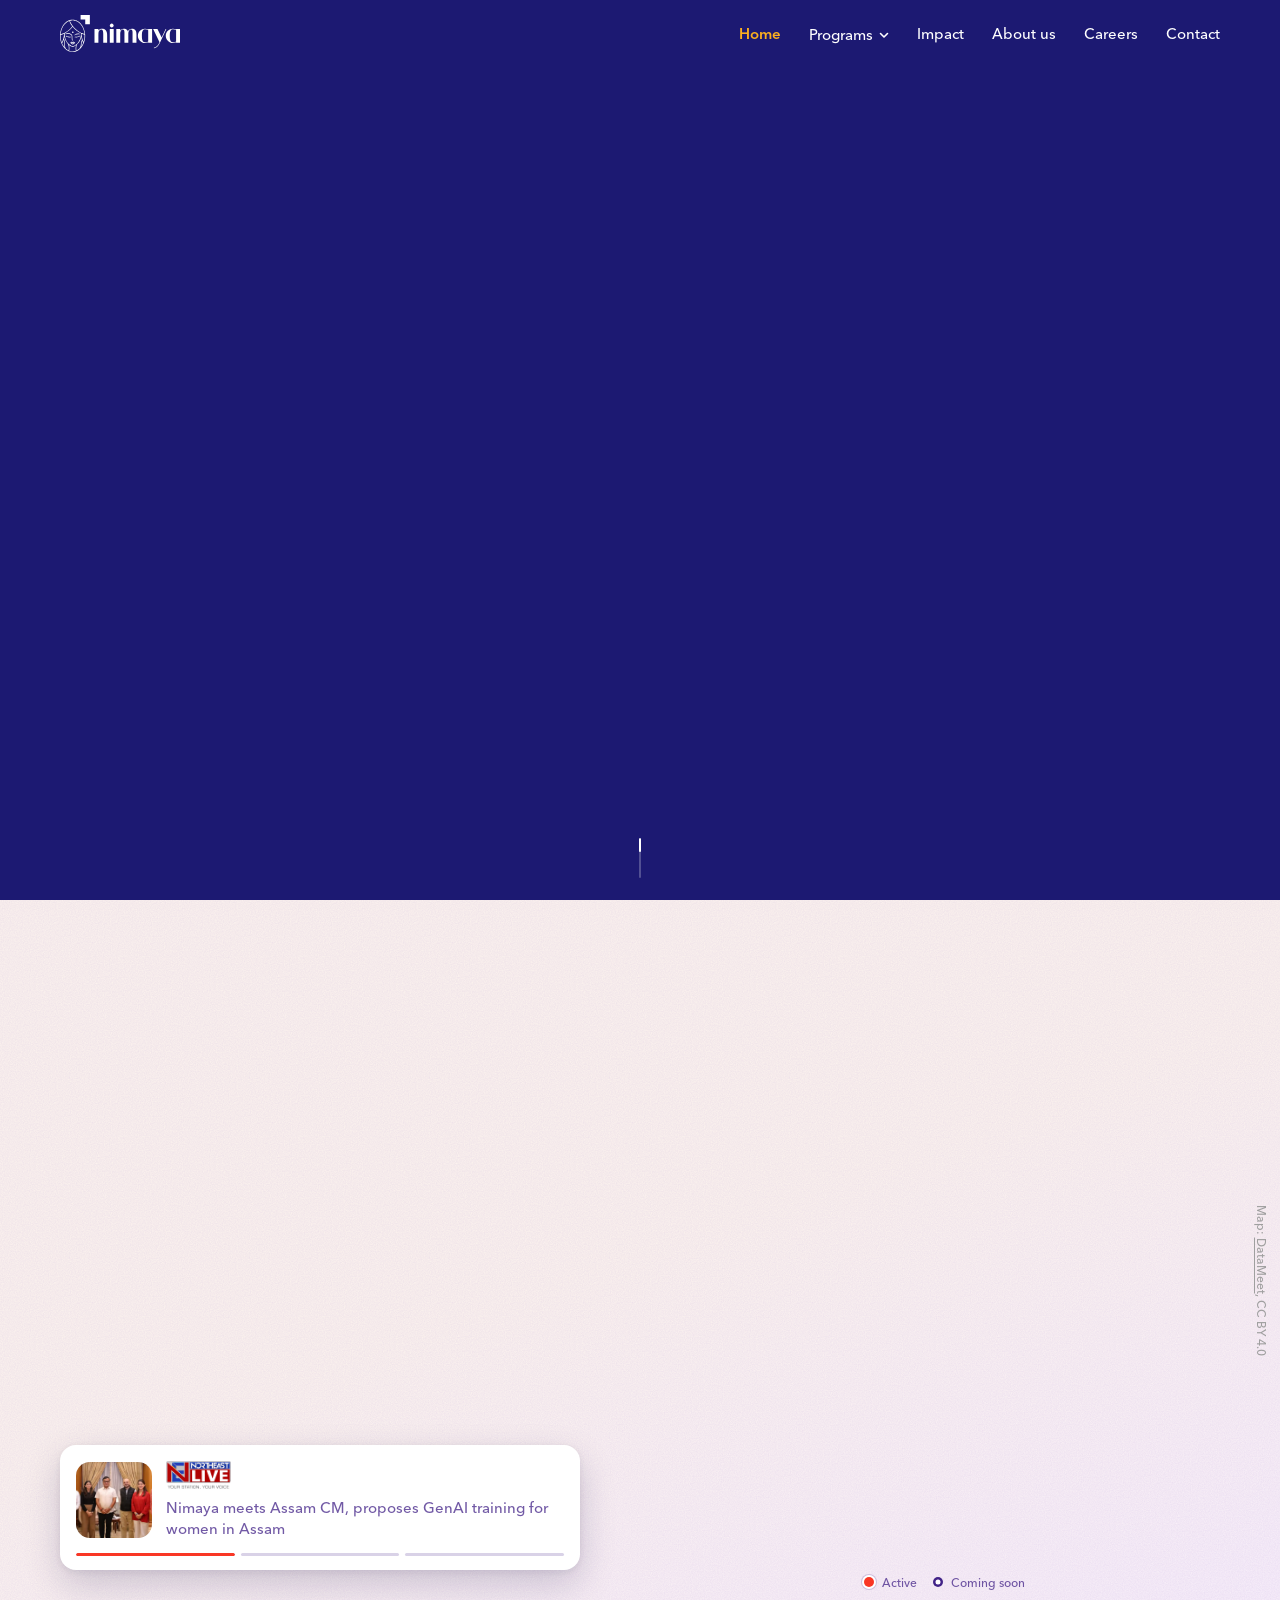
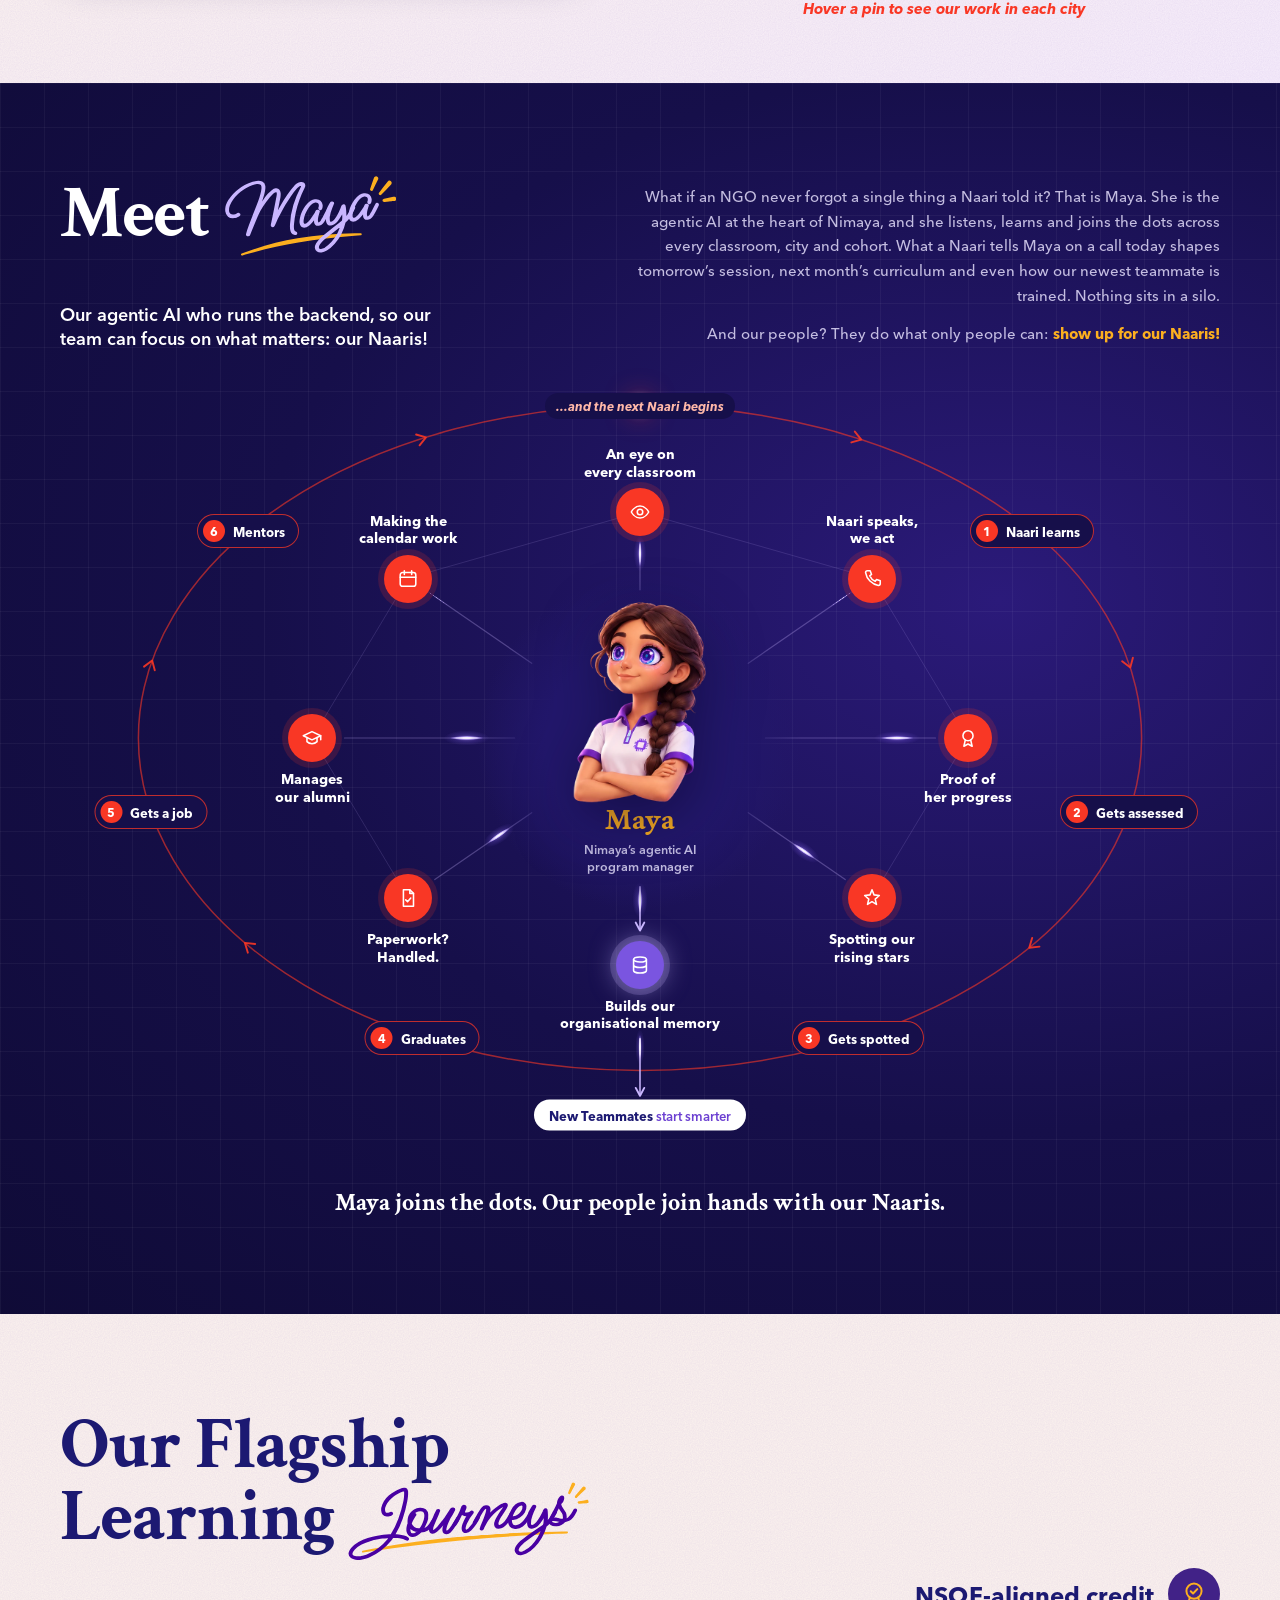
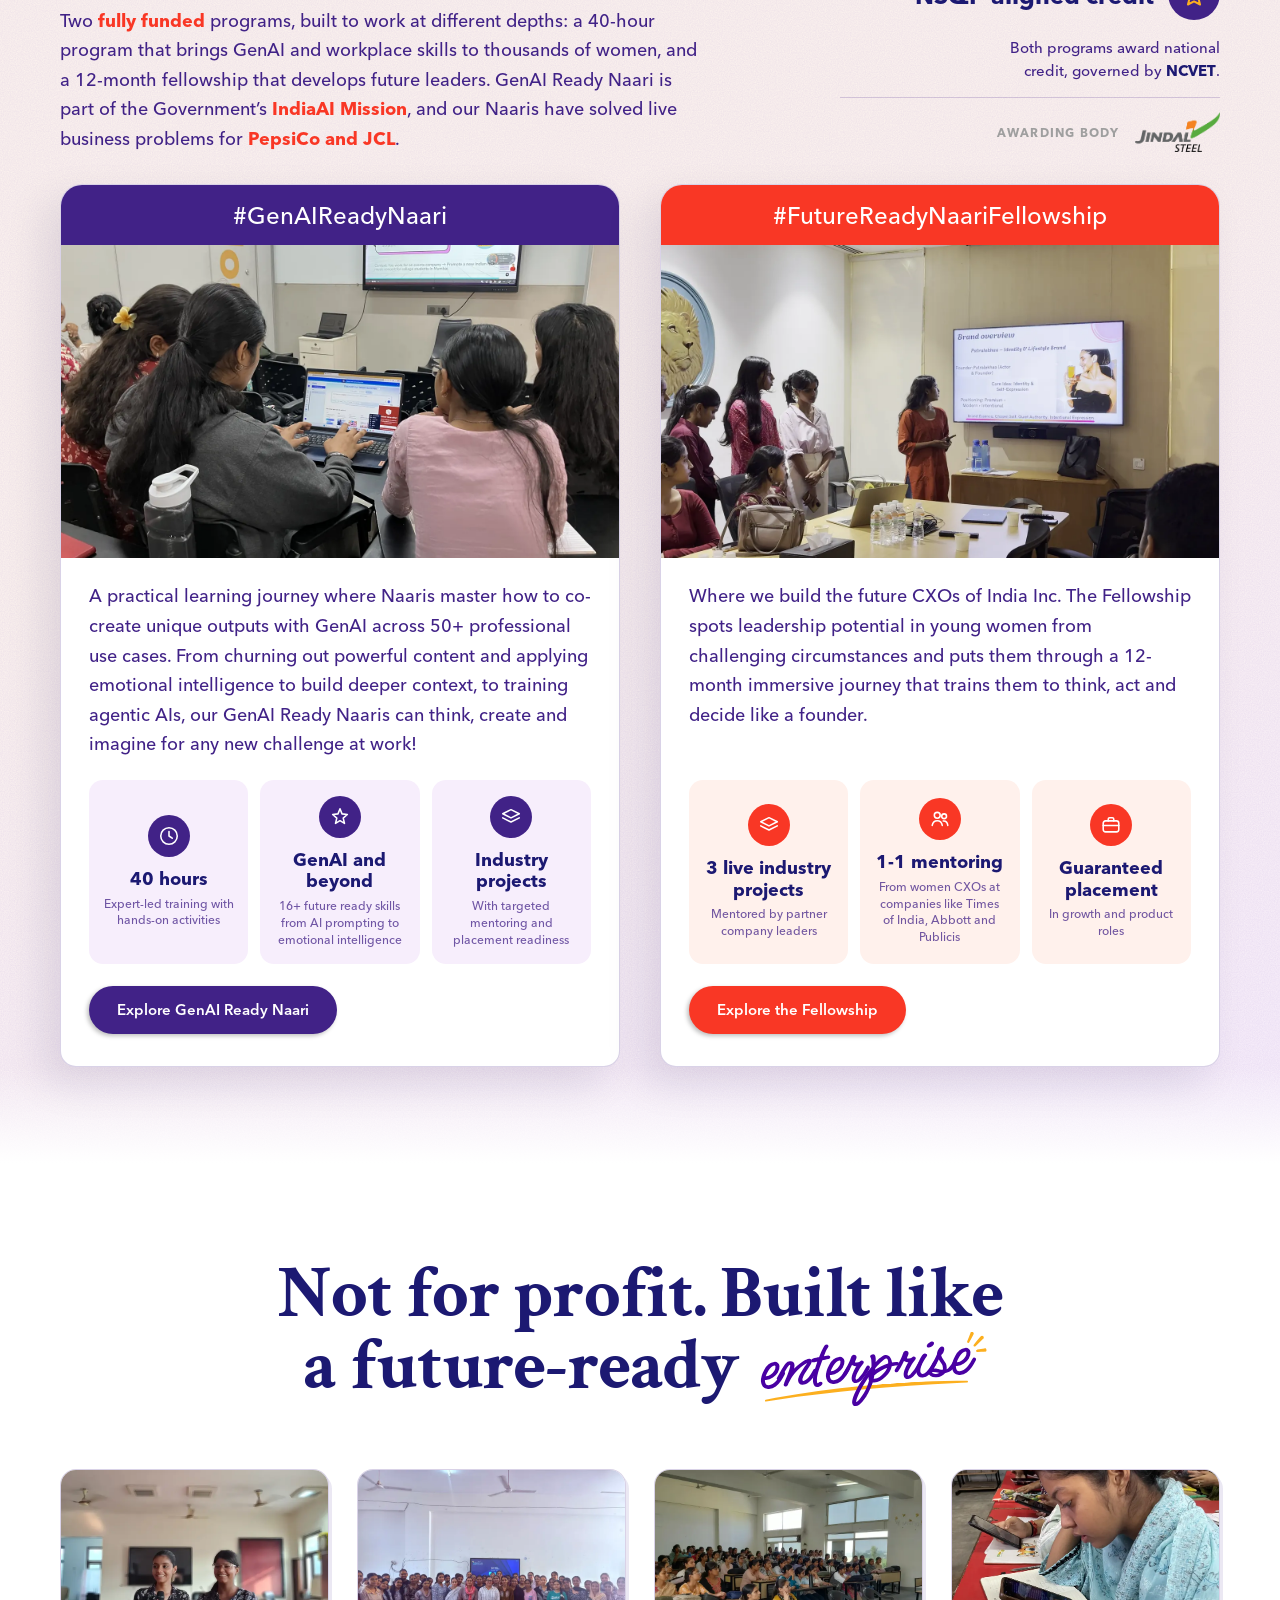
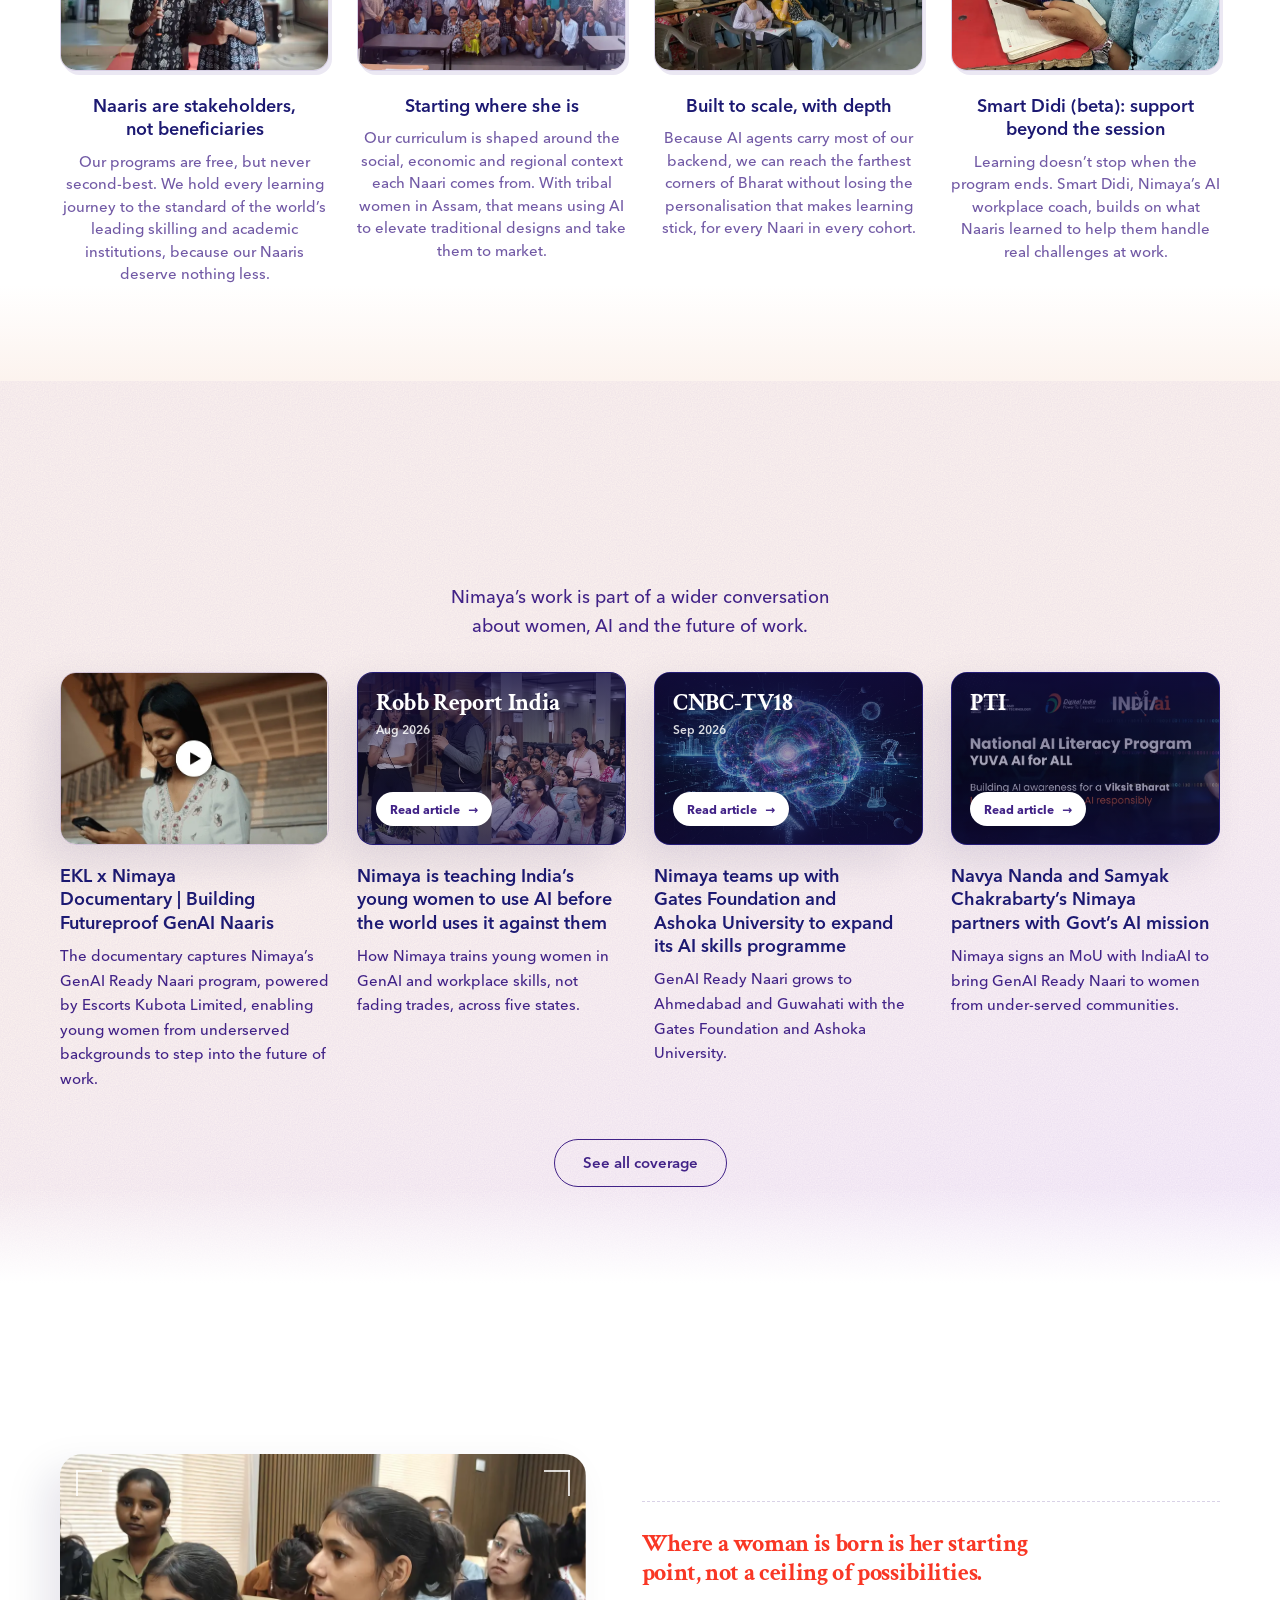
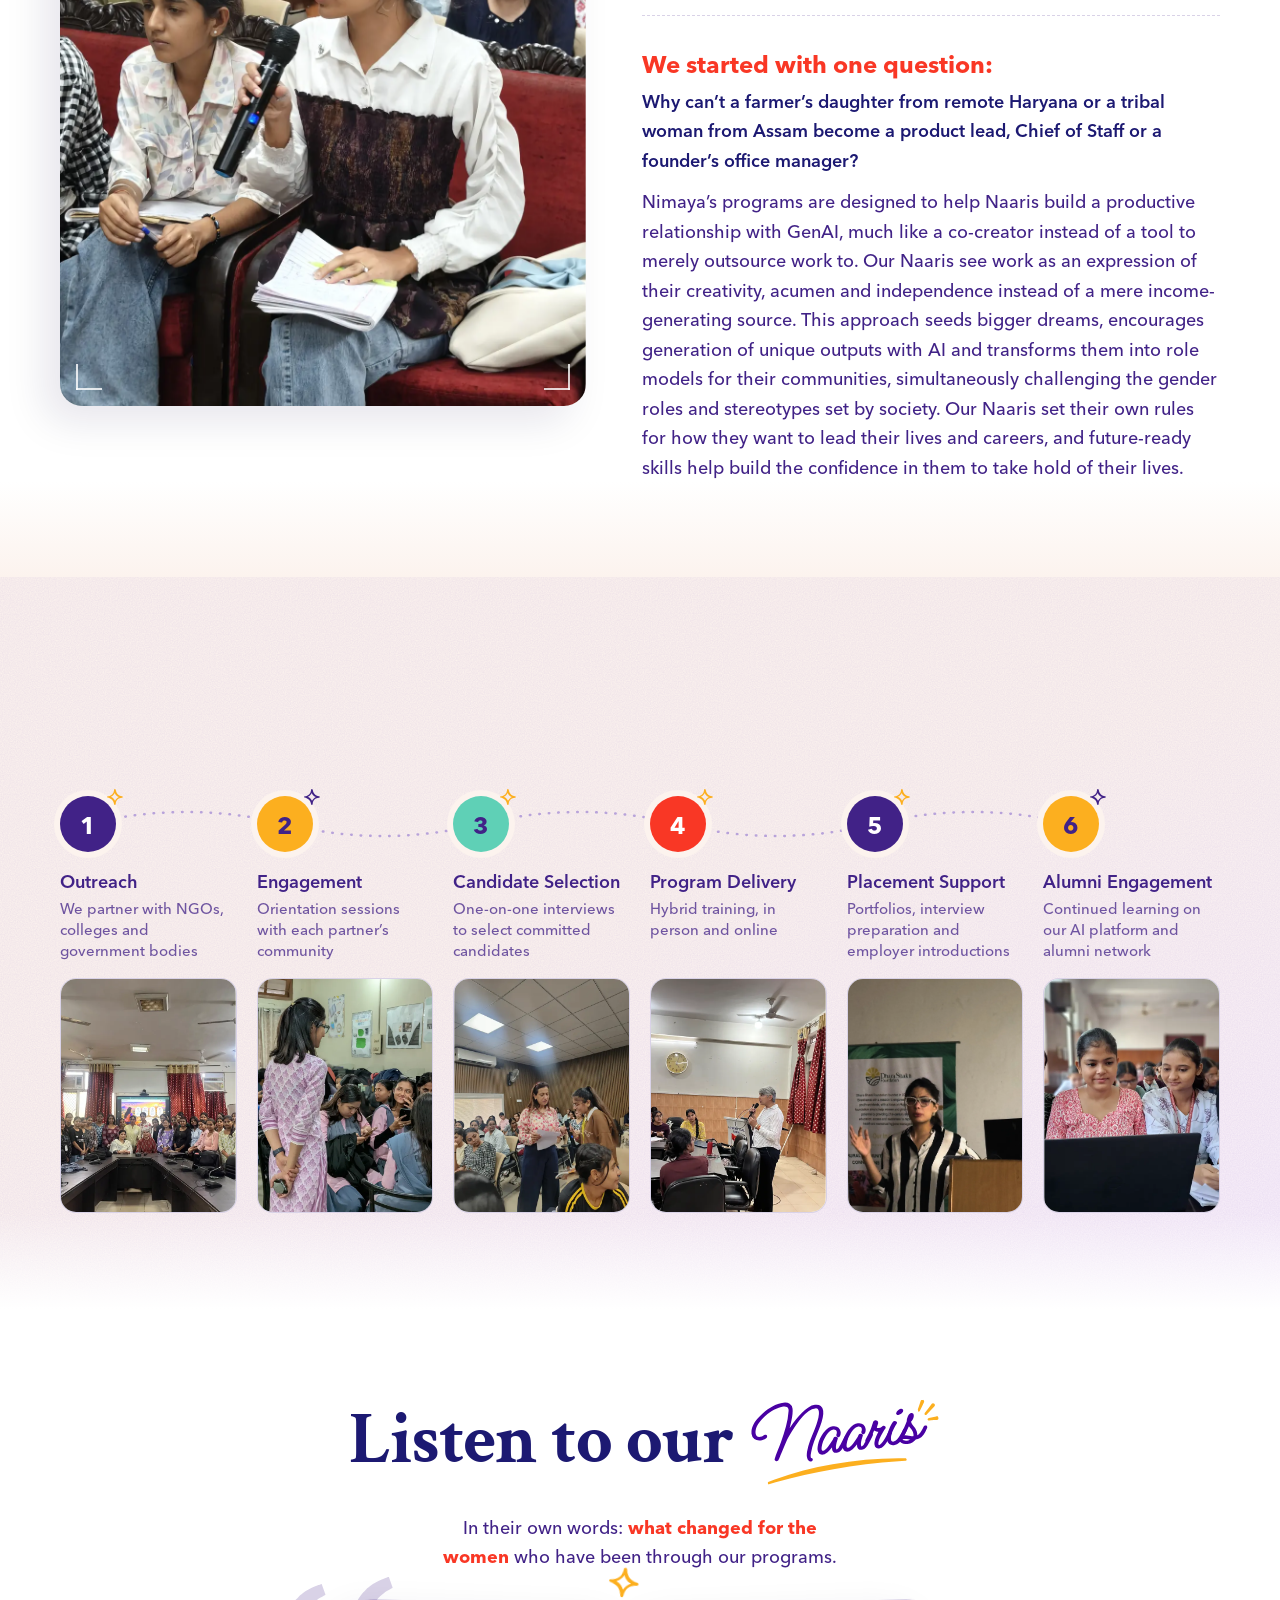
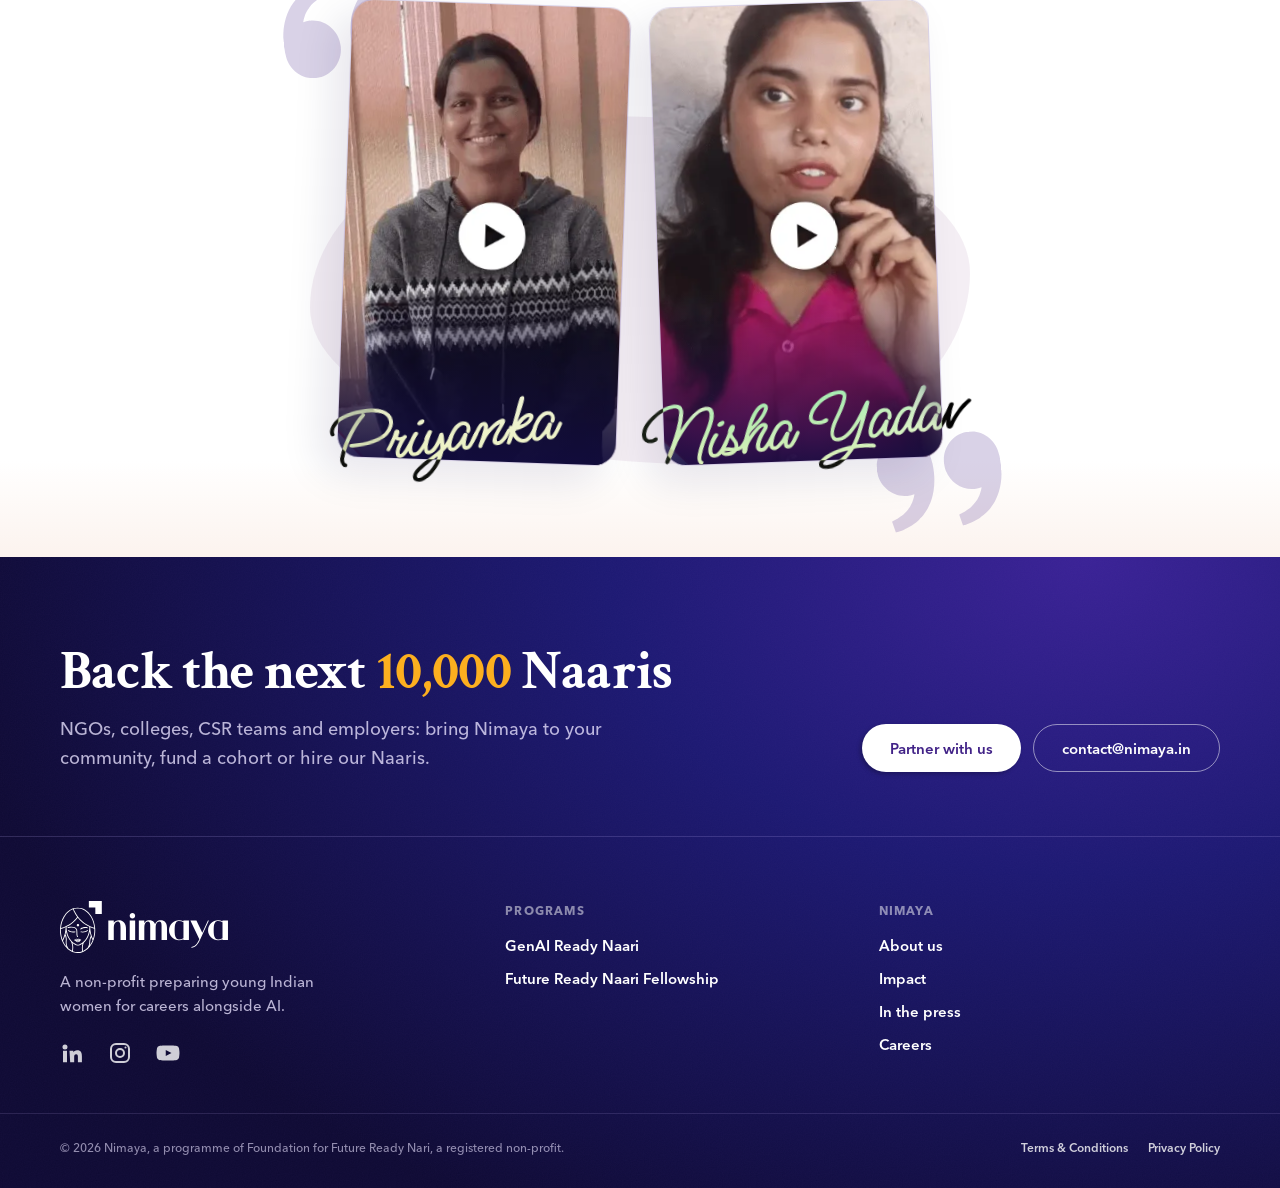
==== commit f22cec60: "Update program placement description for clarity" ====
--- a/index.html
+++ b/index.html
@@ -374,7 +374,7 @@
                 <ul class="program__facts">
                   <li><span class="program__icon"><svg viewBox="0 0 24 24" aria-hidden="true"><path d="M12 4l9 4.5-9 4.5-9-4.5z"/><path d="M3 13l9 4.5 9-4.5"/></svg></span><b>3 live industry projects</b><span>Mentored by partner company leaders</span></li>
                   <li><span class="program__icon"><svg viewBox="0 0 24 24" aria-hidden="true"><circle cx="9" cy="8" r="3.2"/><path d="M3.5 19c.6-3.2 2.9-5 5.5-5s4.9 1.8 5.5 5"/><circle cx="16.5" cy="9" r="2.6"/><path d="M15.5 14.2c2.5-.3 4.5 1.4 5 4.8"/></svg></span><b>1-1 mentoring</b><span>From women CXOs at companies like Times of India, Abbott and Publicis</span></li>
-                  <li><span class="program__icon"><svg viewBox="0 0 24 24" aria-hidden="true"><rect x="3.5" y="7.5" width="17" height="12" rx="2.5"/><path d="M9 7.5V5.5A1.5 1.5 0 0 1 10.5 4h3A1.5 1.5 0 0 1 15 5.5v2M3.5 12.5h17"/></svg></span><b>Guaranteed placement</b><span>In tech, product and growth roles</span></li>
+                  <li><span class="program__icon"><svg viewBox="0 0 24 24" aria-hidden="true"><rect x="3.5" y="7.5" width="17" height="12" rx="2.5"/><path d="M9 7.5V5.5A1.5 1.5 0 0 1 10.5 4h3A1.5 1.5 0 0 1 15 5.5v2M3.5 12.5h17"/></svg></span><b>Guaranteed placement</b><span>In growth and product roles</span></li>
                 </ul>
                 <a class="btn btn--filled" href="programs/future-naari-fellowship/">Explore the Fellowship</a>
               </div>
--- a/css/style.css
+++ b/css/style.css
@@ -2964,7 +2964,7 @@
 .reach__stat:not(.reach__stat--lead) { text-align: center; }
 .reach__stat:not(.reach__stat--lead) .reach__icon { margin-inline: auto; }
 @media (min-width: 1101px) {
-  .program__facts li { align-items: center; text-align: center; }
+  .program__facts li { align-items: center; justify-content: center; text-align: center; }
 }
 
 /* ============ Photos through the program pages ============ */
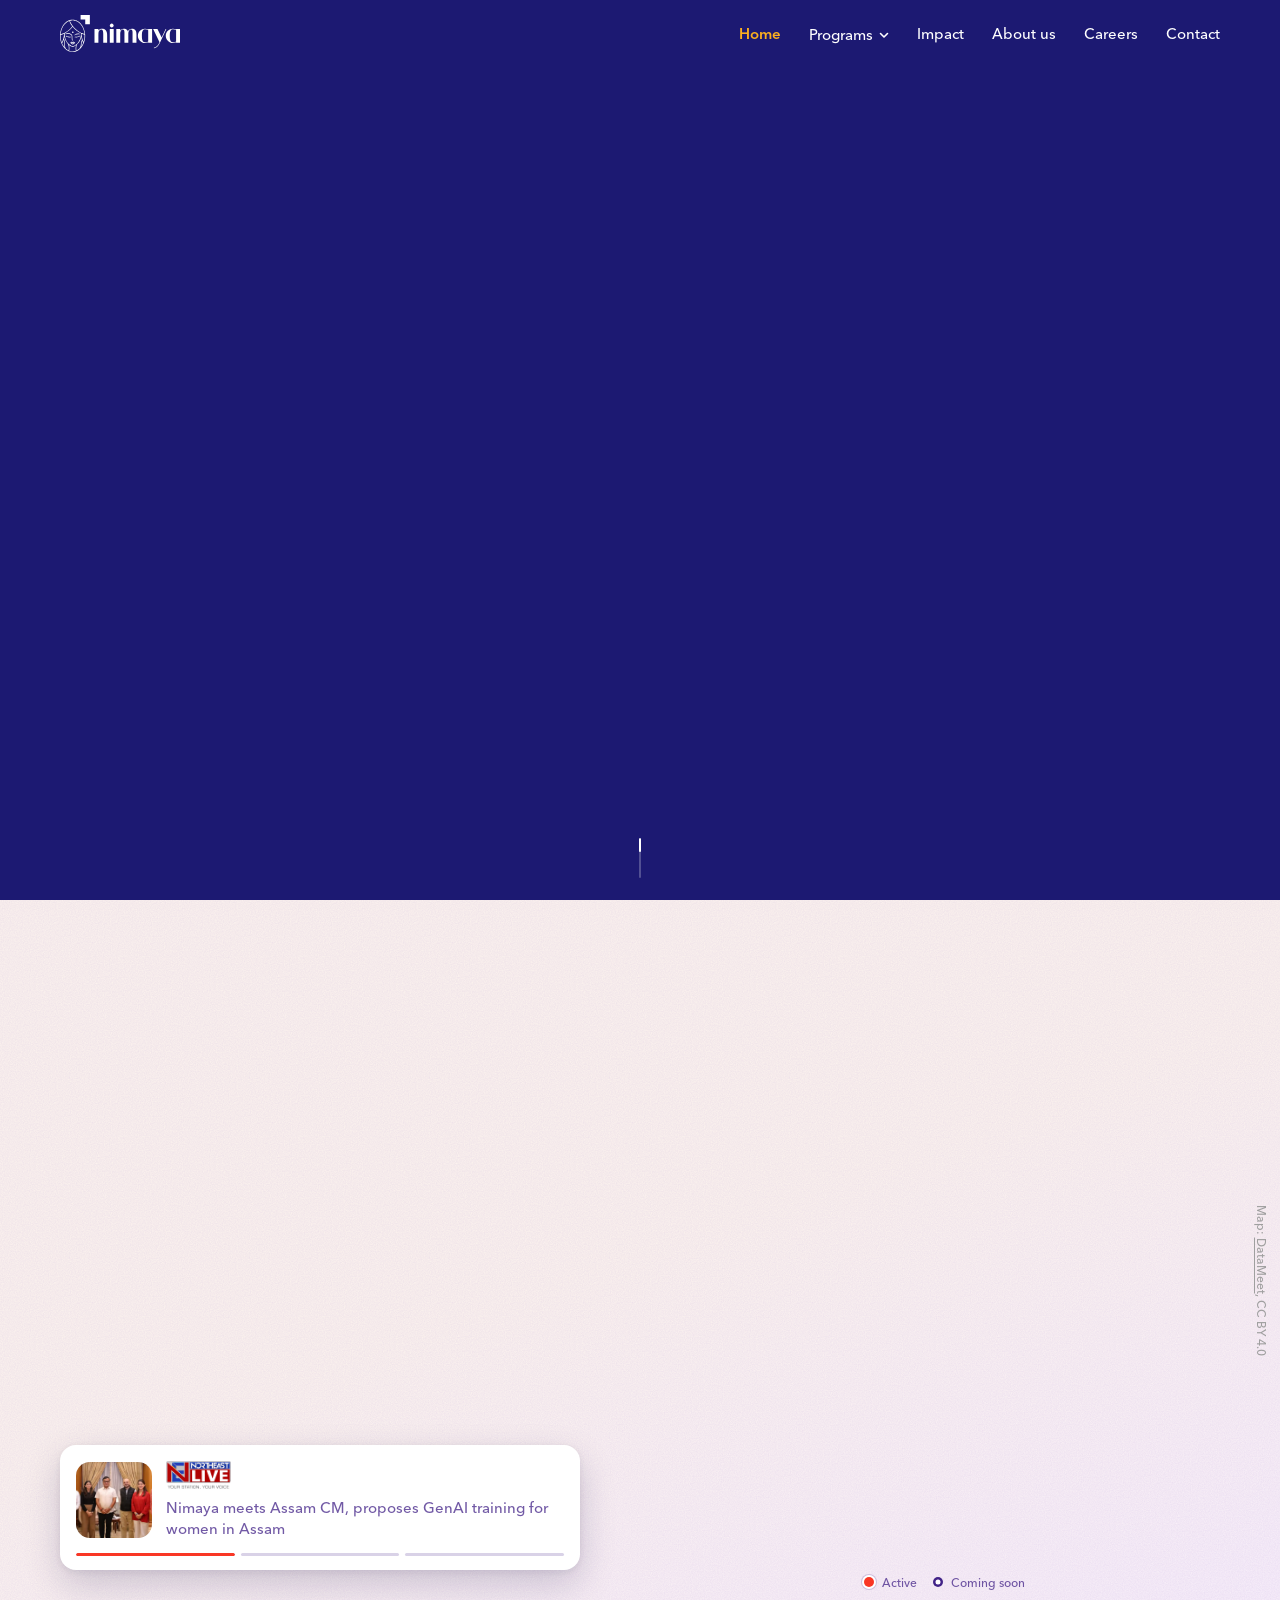
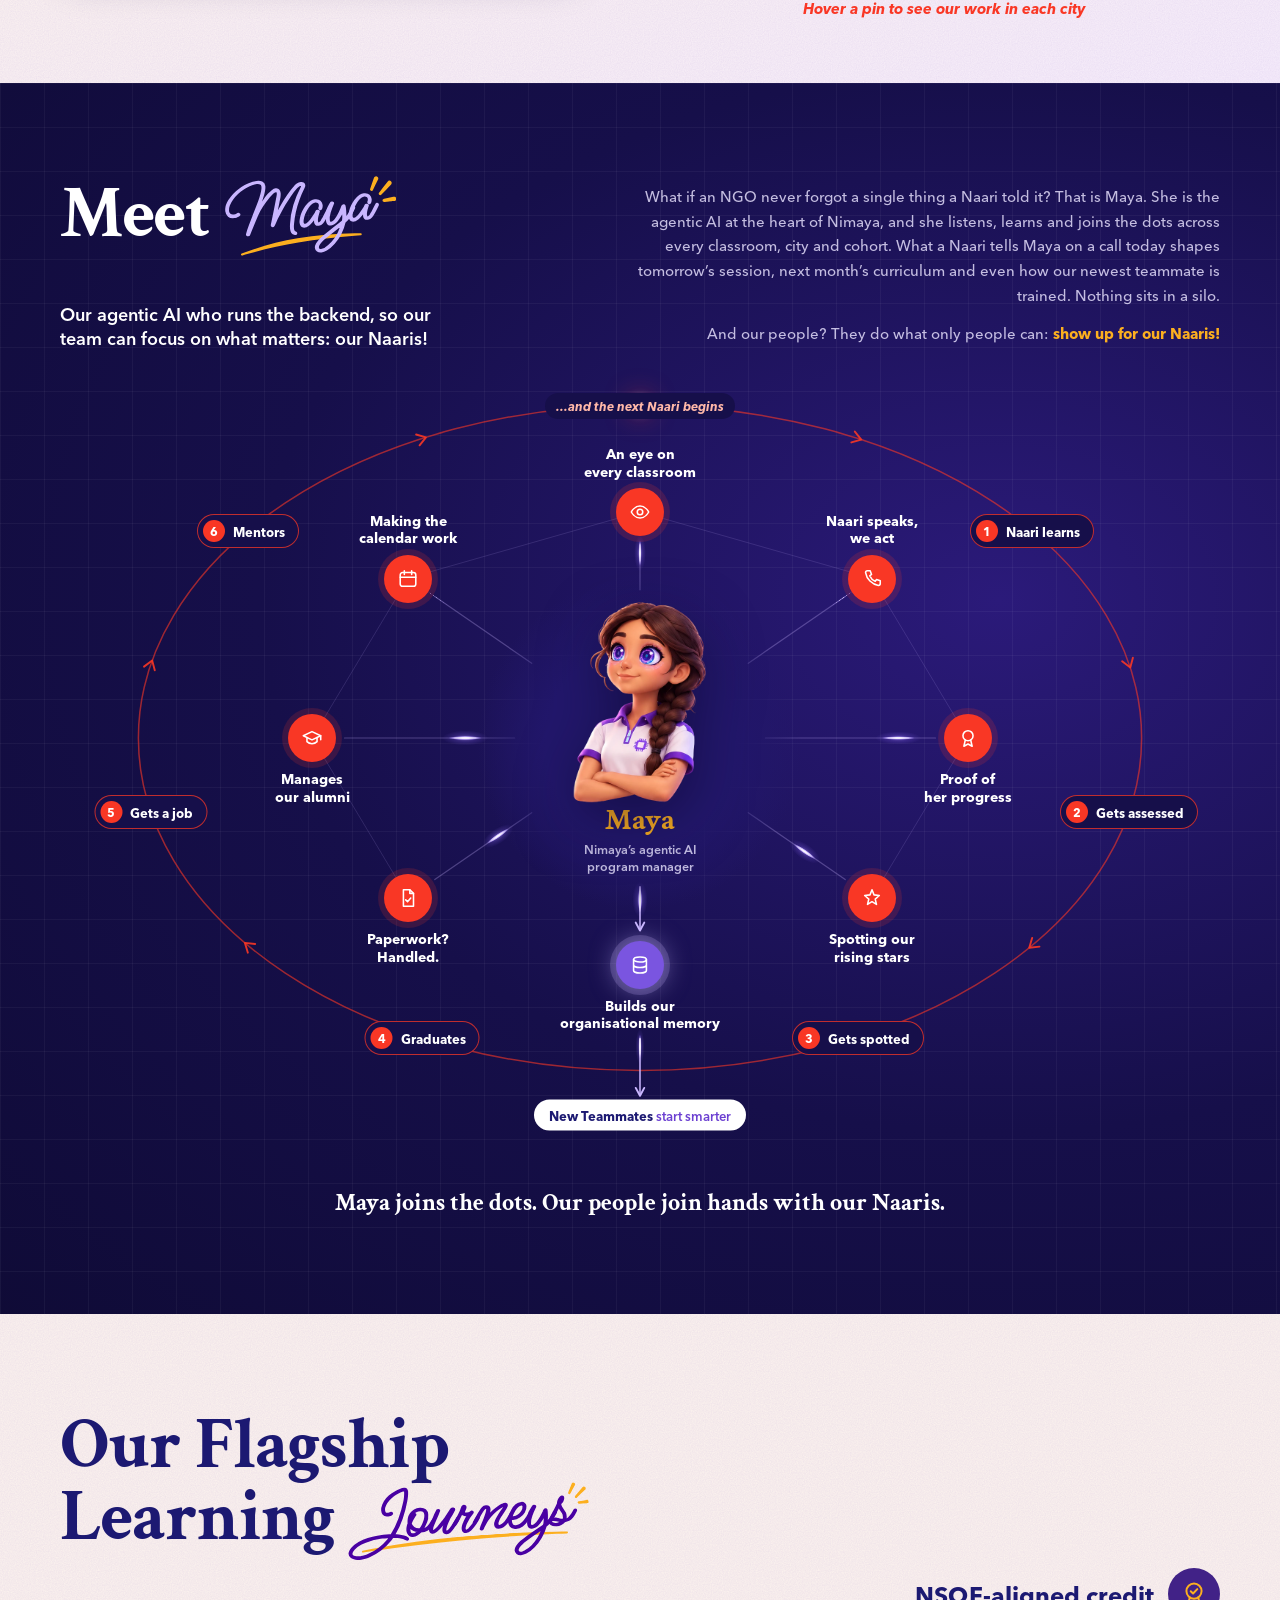
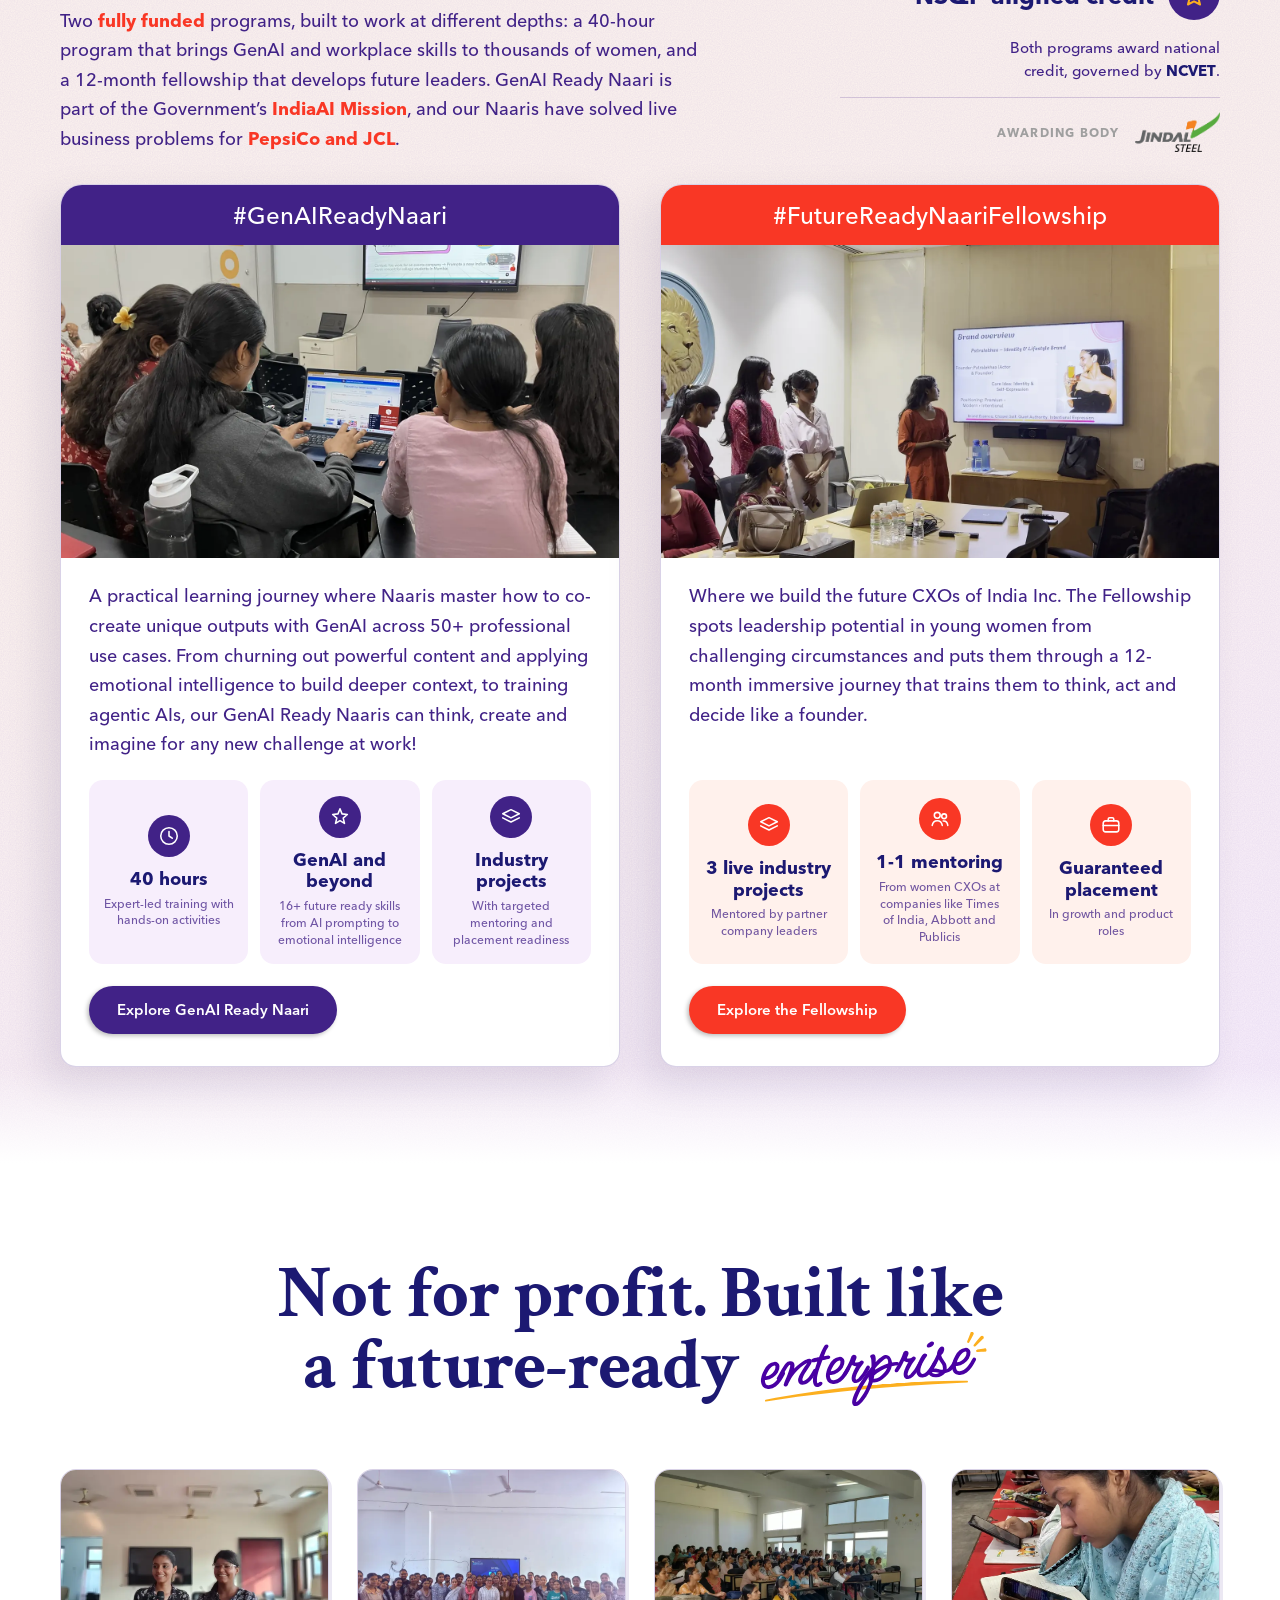
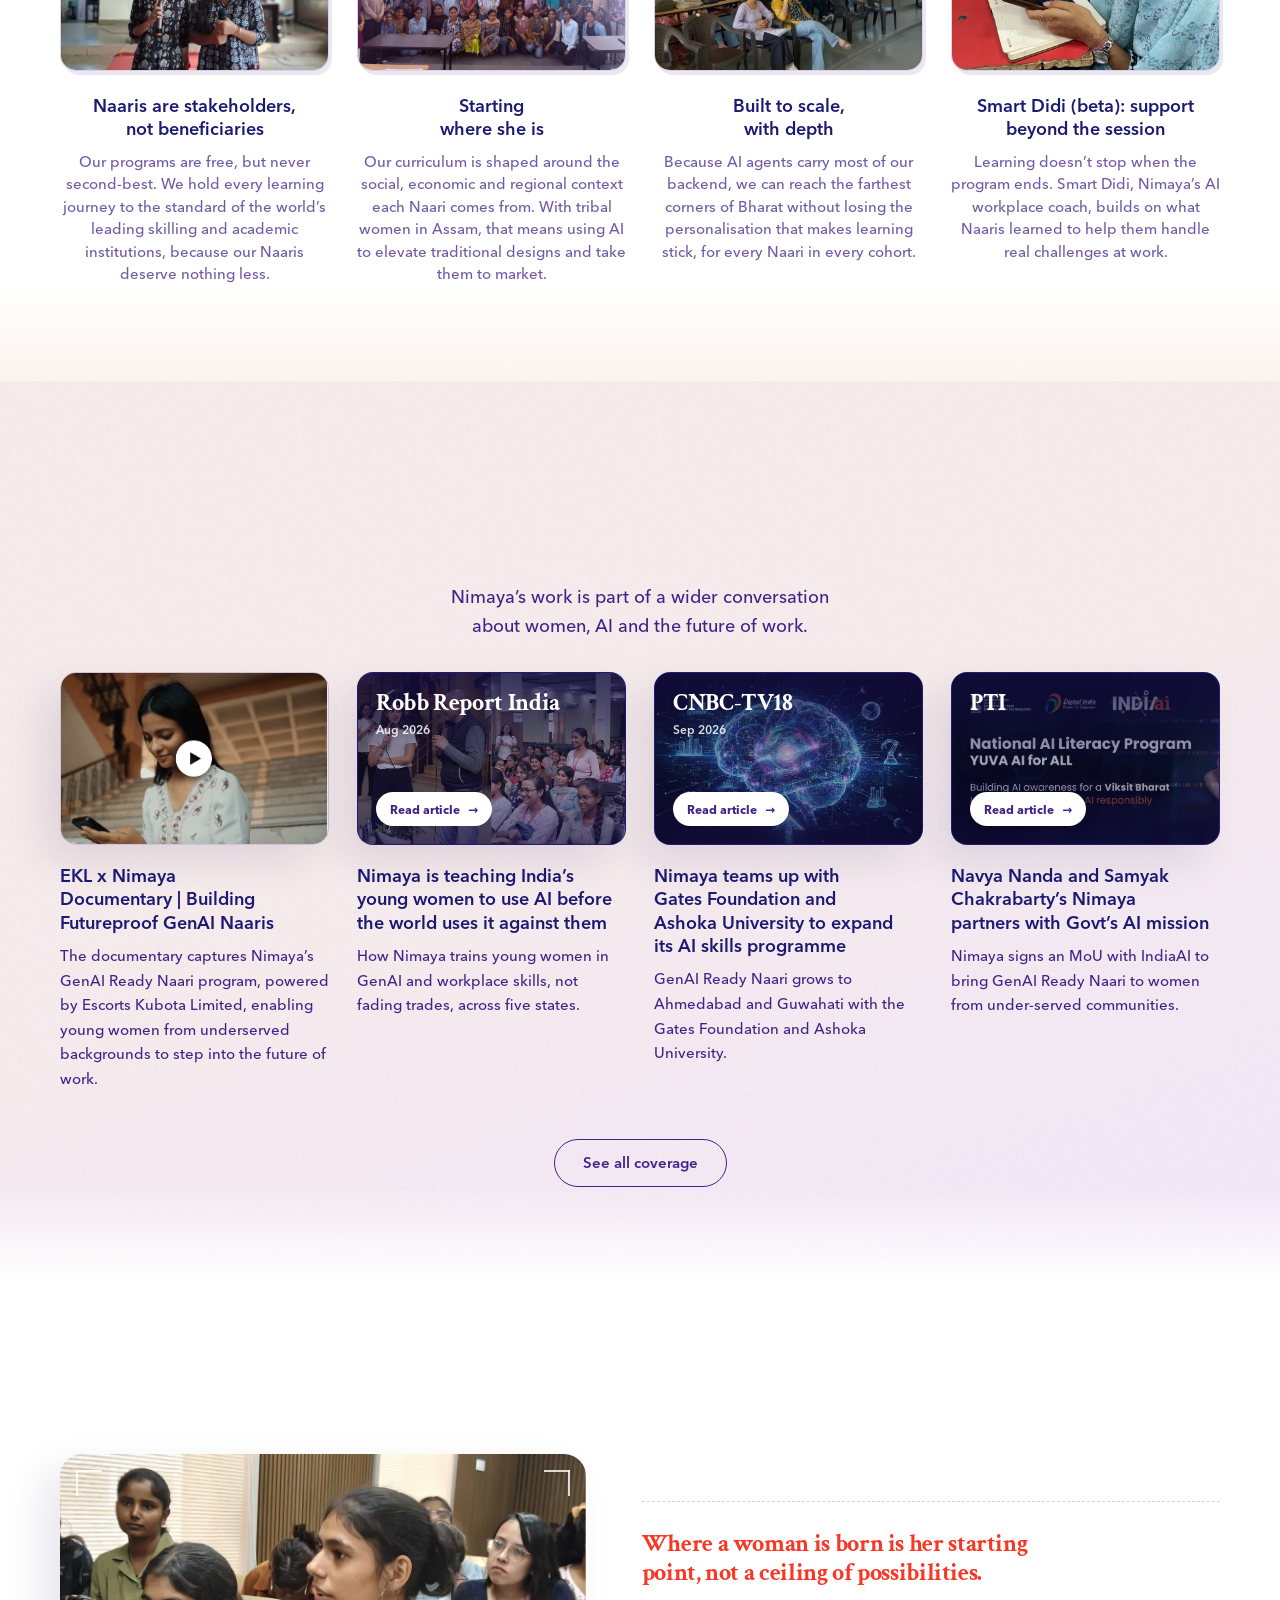
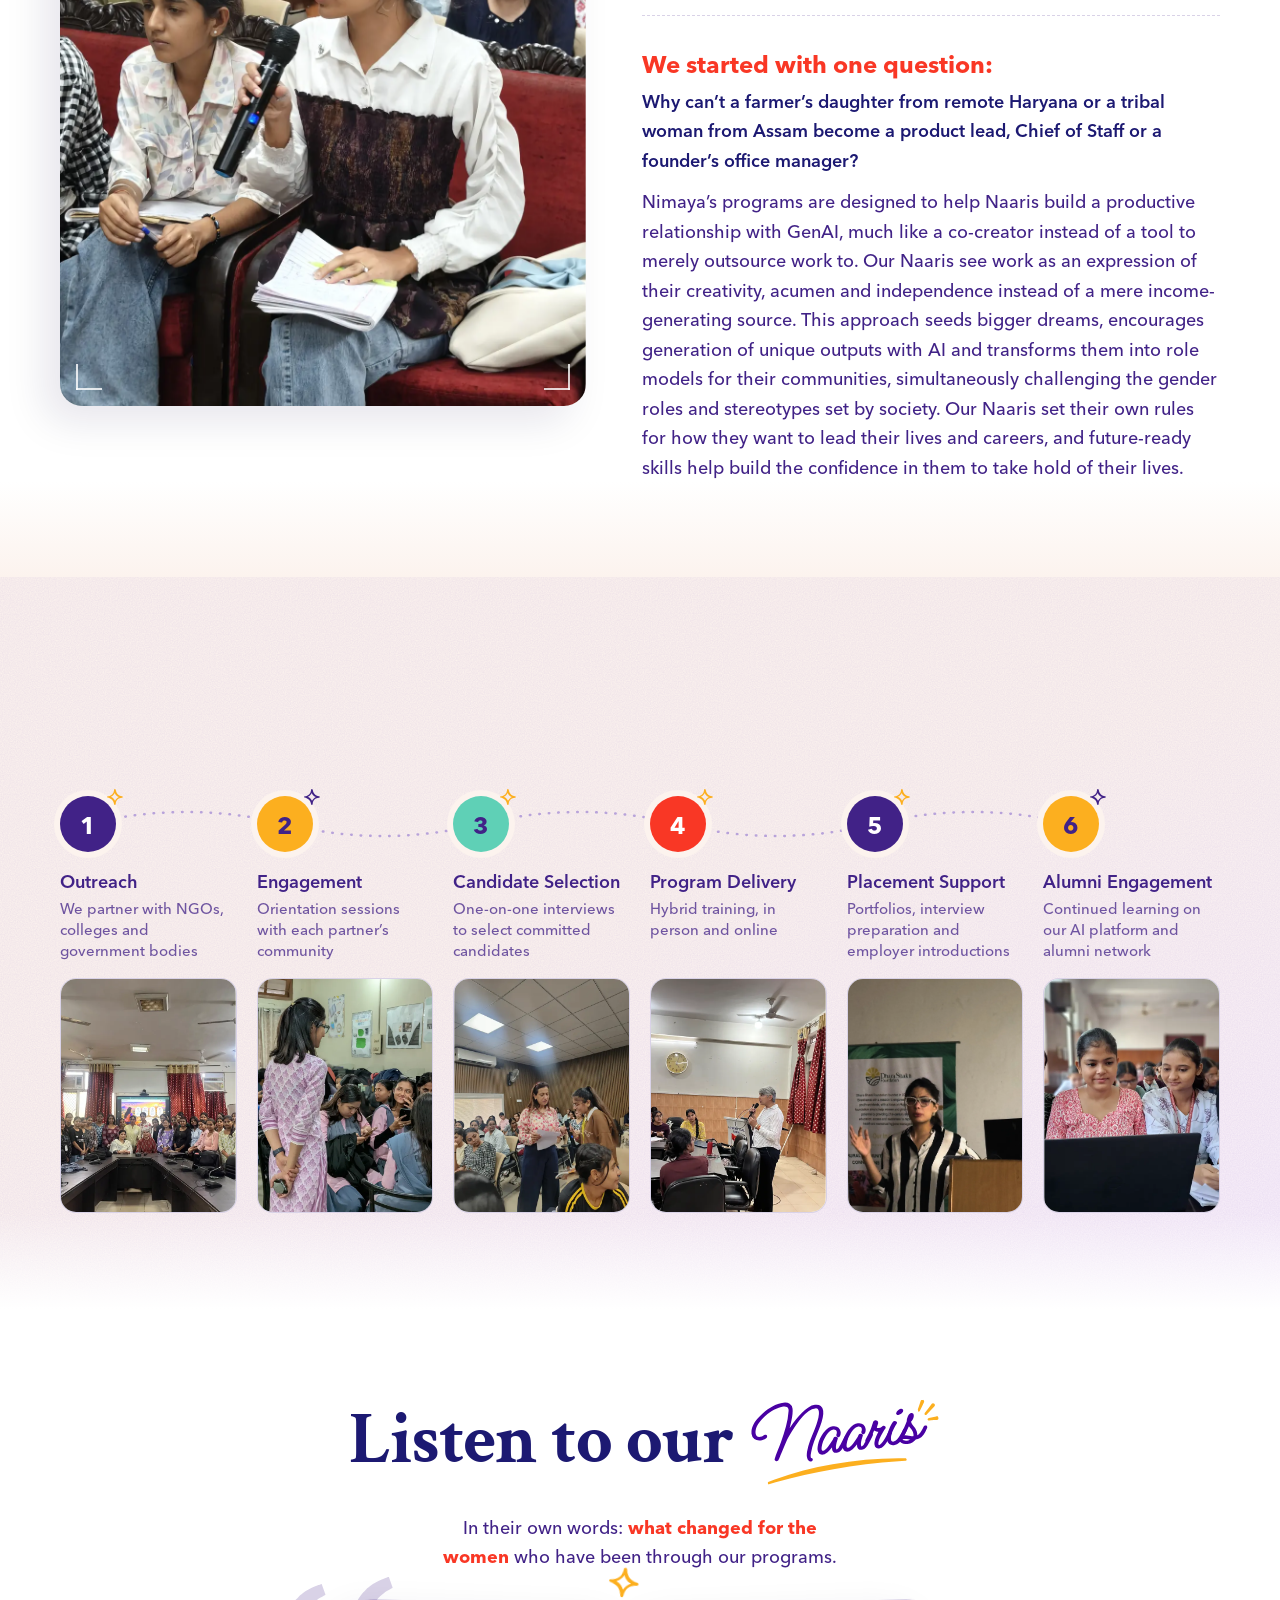
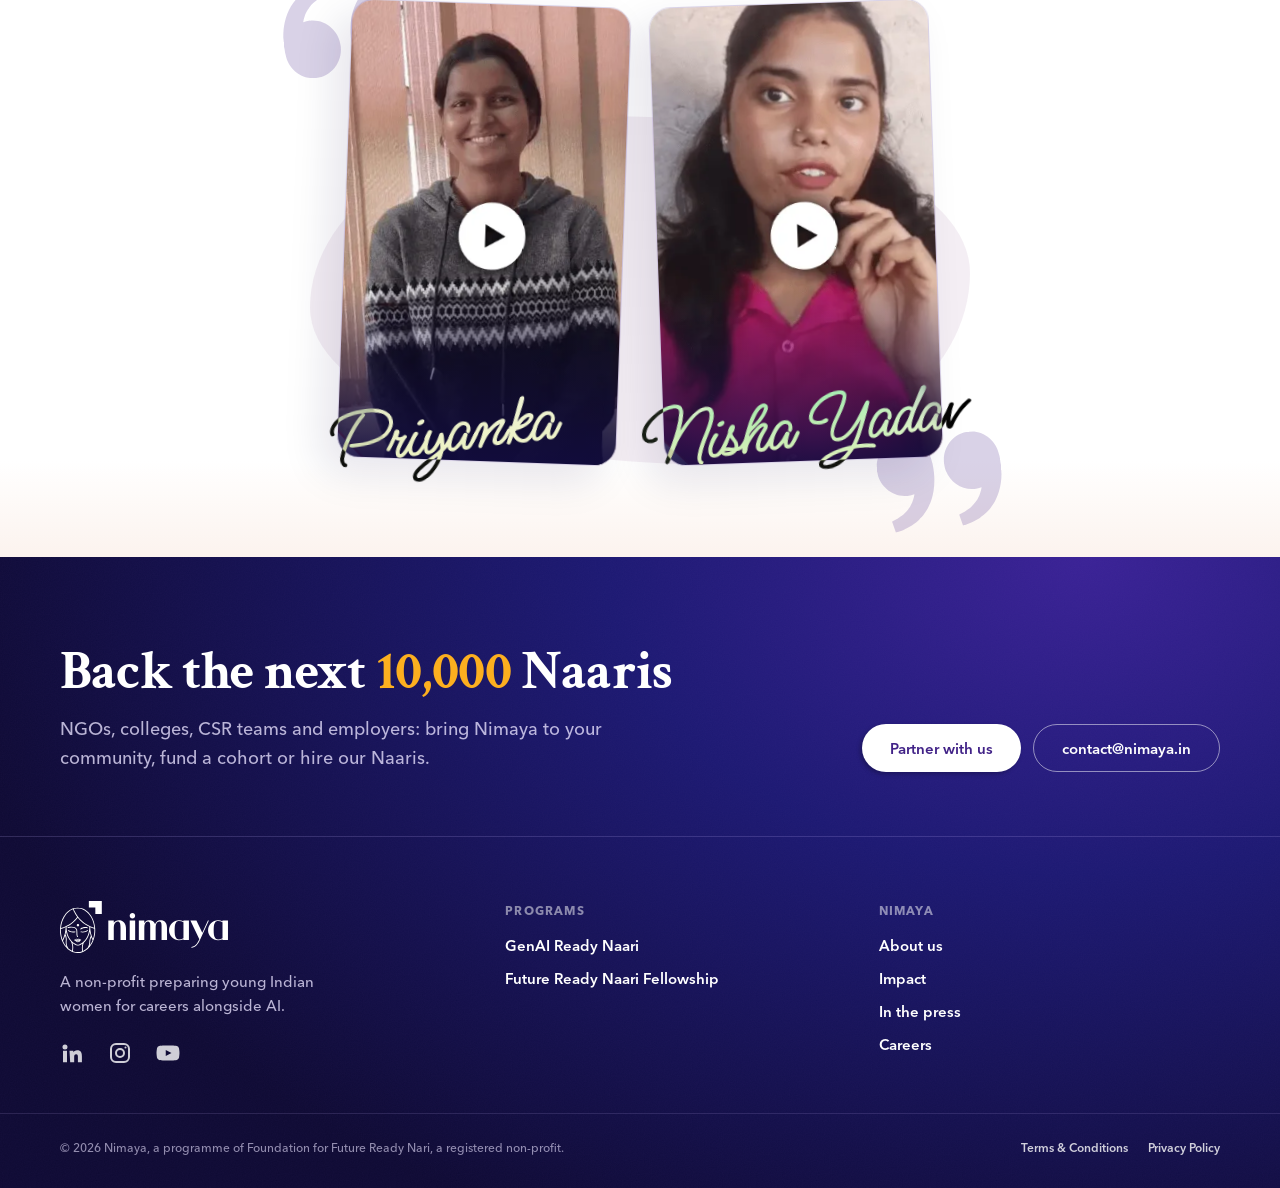
==== commit 51c99b44: "Update program quotes for clarity and improve title formatting for better responsiveness" ====
--- a/index.html
+++ b/index.html
@@ -398,12 +398,12 @@
           </li>
           <li class="stat" data-tab="Her context" data-reveal="up" data-delay="0.2">
             <div class="stat__media stat__media--photo"><img src="assets/img/photos/nfp-her-context-v2.webp" alt="A large group of Naaris together in their college hall" width="800" height="600" loading="lazy"></div>
-            <p class="stat__title balance">Starting where she is</p>
+            <p class="stat__title balance">Starting<br class="br-wide"> where she is</p>
             <p class="stat__desc">Our curriculum is shaped around the social, economic and regional context each Naari comes from. With tribal women in Assam, that means using AI to elevate traditional designs and take them to market.</p>
           </li>
           <li class="stat" data-tab="Scale" data-reveal="up" data-delay="0.3">
             <div class="stat__media stat__media--photo"><img src="assets/img/photos/nfp-scale-v2.webp" alt="A packed hall of Naaris at a Nimaya session" width="1067" height="600" loading="lazy"></div>
-            <p class="stat__title balance">Built to scale, with depth</p>
+            <p class="stat__title balance">Built to scale,<br class="br-wide"> with depth</p>
             <p class="stat__desc">Because AI agents carry most of our backend, we can reach the farthest corners of Bharat without losing the personalisation that makes learning stick, for every Naari in every cohort.</p>
           </li>
           <li class="stat" data-tab="Smart Didi" data-reveal="up" data-delay="0.4">
--- a/css/style.css
+++ b/css/style.css
@@ -2336,6 +2336,8 @@
 .milestones__grid .stat { width: auto; flex: none; }
 
 .milestones__grid .stat__title { font-size: var(--fs-4); line-height: 1.3; }
+/* Forced title breaks only while the four cards sit in one row, so every title runs two lines */
+@media (max-width: 1100px) { .br-wide { display: none; } }
 
 /* ============ Programs: key facts as icons, a colour per program ============ */
 .program__facts { width: 100%; display: grid; grid-template-columns: repeat(3, minmax(0, 1fr)); gap: 12px; }
